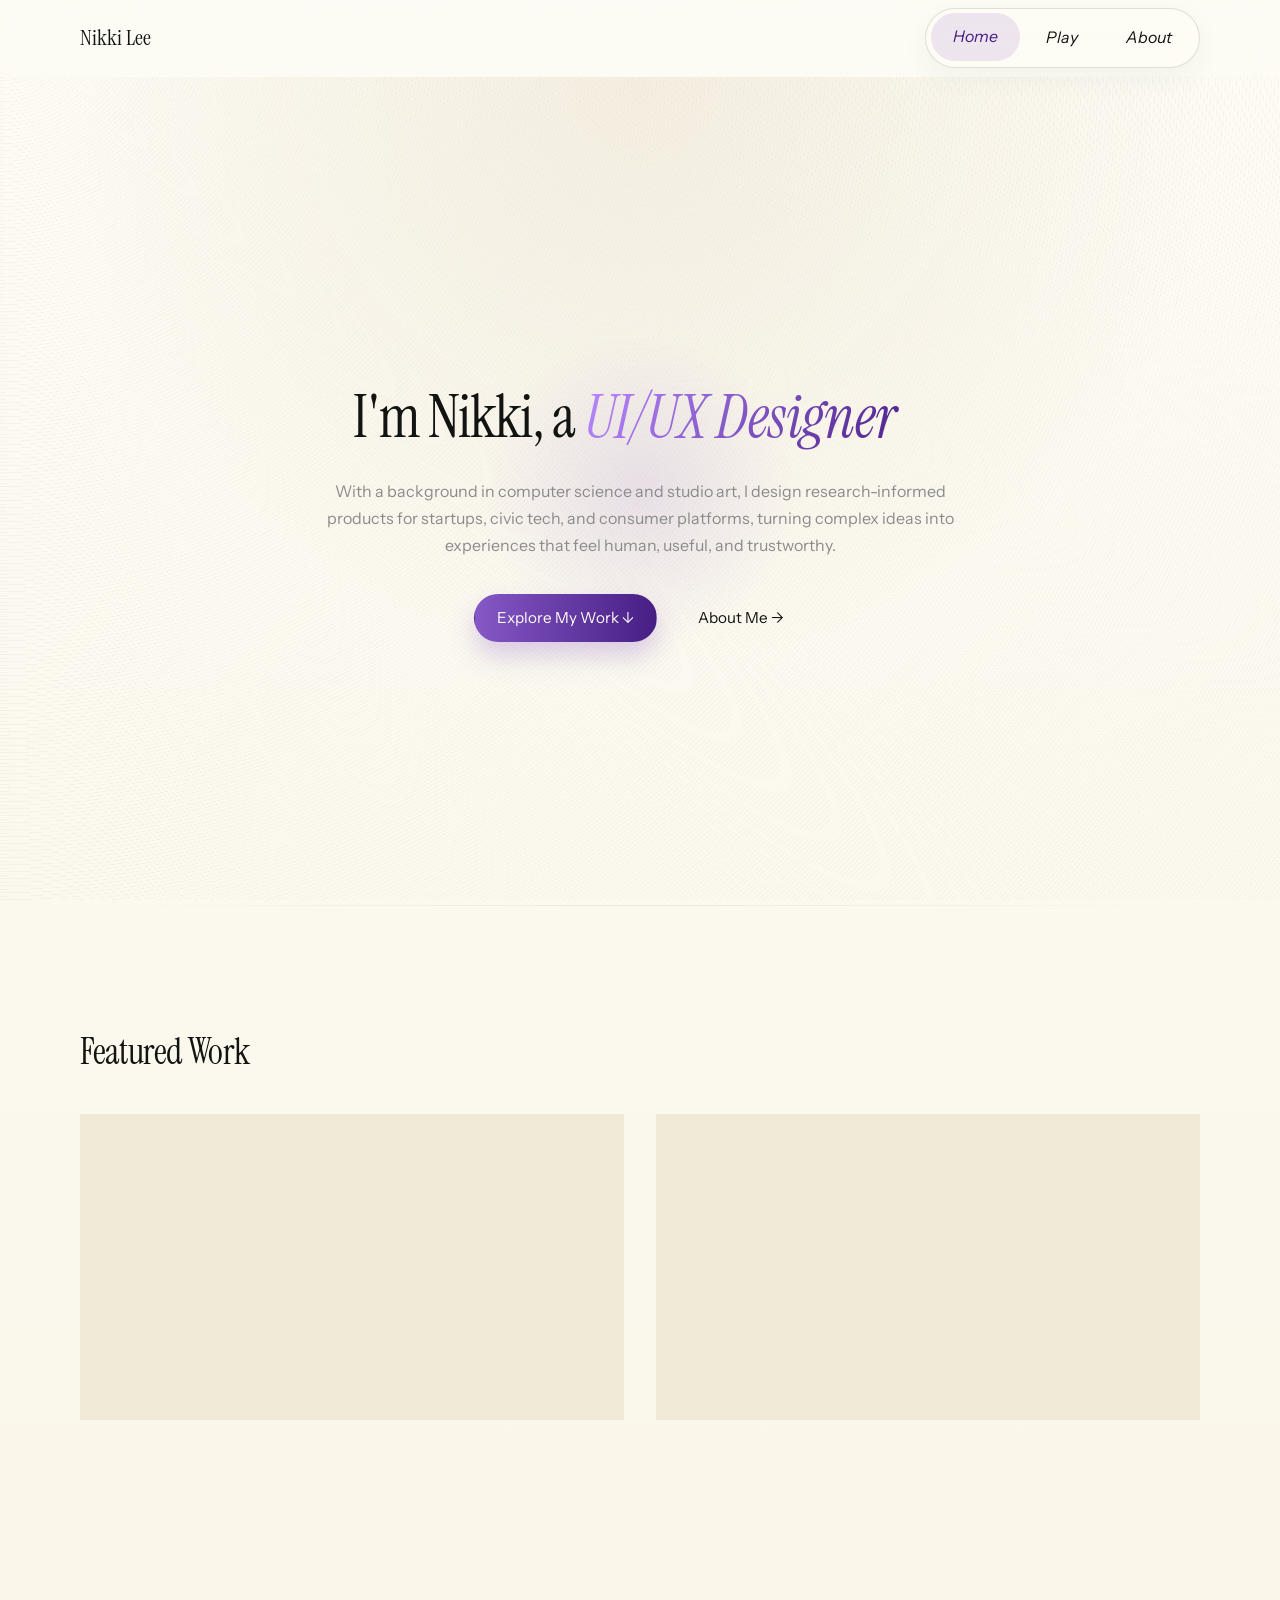
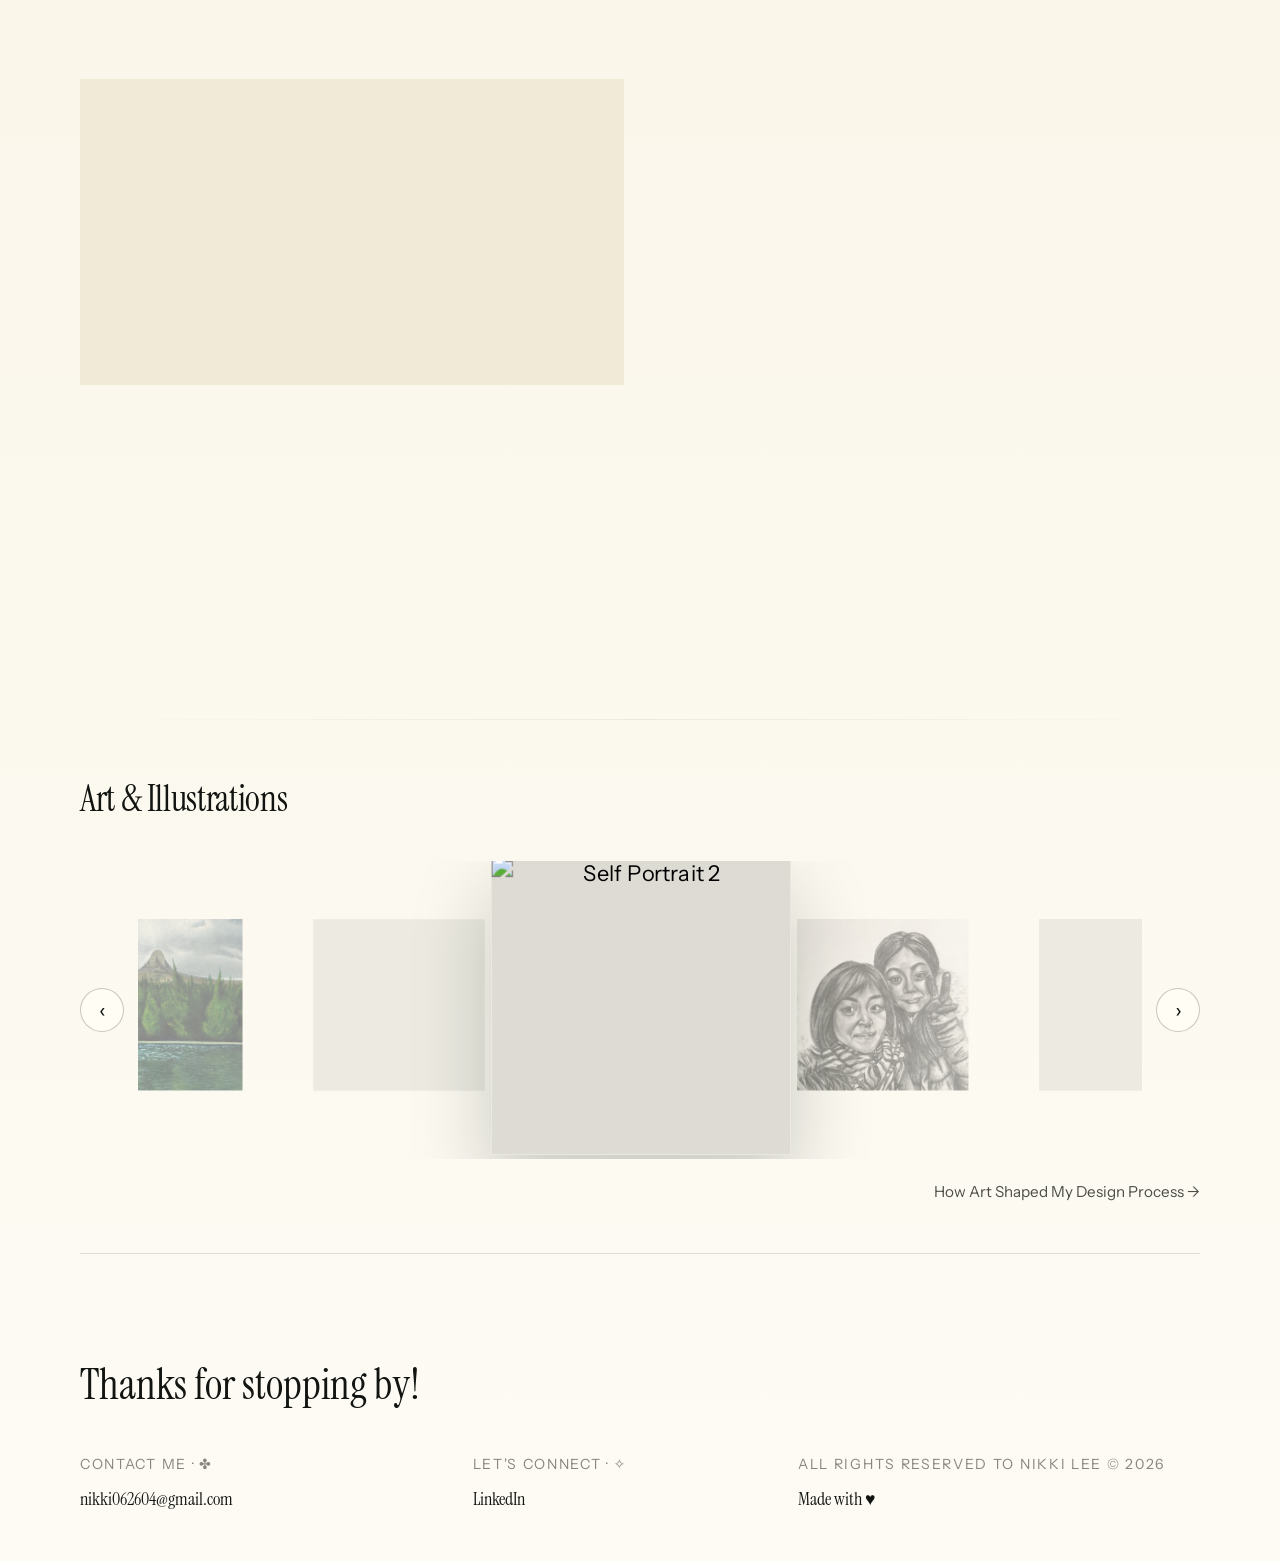
==== index.html @ 0b020bfb "Add Plana case study, restyle Project Dialogue, and close out reviewer feedback - Add Plana as case " ====
<!doctype html>
<html lang="en">
  <head>
    <meta charset="utf-8" />
    <meta name="viewport" content="width=device-width, initial-scale=1" />
    <title>Nikki Lee — UI/UX Designer</title>
    <meta
      name="description"
      content="Nikki Lee is a UI/UX designer with a background in computer science and visual art, creating thoughtful digital products that solve real problems and connect with people."
    />
    <meta name="theme-color" content="#f7f2df" />
    <meta property="og:title" content="Nikki Lee — UI/UX Designer" />
    <meta
      property="og:description"
      content="UI/UX designer creating thoughtful digital products that solve real problems and connect with people."
    />
    <meta property="og:type" content="website" />
    <link rel="icon" href="assets/favicon.svg" type="image/svg+xml" />
    <link rel="stylesheet" href="styles.css" />
    <script defer src="script.js"></script>
  </head>
  <body class="chic-body">
    <a class="skip-link" href="#main">Skip to content</a>
    <div class="grain" aria-hidden="true"></div>
    <div class="cursor-glow" aria-hidden="true"></div>

    <header class="site-header chic-page" data-header>
      <nav class="nav shell" aria-label="Main navigation">
        <a class="brand" href="/" aria-label="Nikki Lee home">Nikki Lee</a>

        <button
          class="nav-toggle"
          type="button"
          aria-expanded="false"
          aria-controls="site-menu"
          data-nav-toggle
        >
          <span class="nav-toggle-line" aria-hidden="true"></span>
          <span class="sr-only">Open menu</span>
        </button>

        <div class="nav-pill" id="site-menu" data-nav-menu>
          <a href="/" class="is-active">Home</a>
          <a href="play/">Play</a>
          <a href="about/">About</a>
        </div>
      </nav>
    </header>

    <main id="main">
      <section
        class="hero-home hero-home--centered"
        id="home"
        aria-labelledby="hero-title"
      >
        <div class="shell hero-copy">
          <h1 id="hero-title" class="hero-seq-2">
            I'm Nikki, a
            <span class="hero-role" aria-live="polite">UI/UX Designer</span>
          </h1>
          <p class="hero-intro hero-seq-3">
            With a background in computer science and studio art, I design
            research-informed products for startups, civic tech, and consumer
            platforms, turning complex ideas into experiences that feel human,
            useful, and trustworthy.
          </p>
          <div class="hero-actions hero-seq-4" aria-label="Primary actions">
            <a class="button button-primary" href="#work">Explore My Work ↓</a>
            <a class="button button-quiet" href="about/">About Me →</a>
          </div>
        </div>
      </section>

      <div class="section-divider" aria-hidden="true"></div>

      <section
        class="section work-section chic-page"
        id="work"
        aria-labelledby="work-title"
      >
        <div class="shell">
          <h2 id="work-title" class="section-title-serif" data-reveal>
            Featured Work
          </h2>

          <div class="work-list" aria-labelledby="work-title">
            <a
              class="work-card interactive-card"
              href="sorcea-labs/"
              data-reveal
            >
              <div class="work-image">
                <img
                  src="assets/portfolio/thumb-sorcea.png"
                  alt="Sorcea Labs website and skincare platform mockups"
                  loading="lazy"
                />
              </div>
              <div class="work-copy">
                <p class="project-index">01 · Internship</p>
                <h2>Sorcea Labs</h2>
                <p class="project-subtitle">
                  Personalized Skincare & Market Intelligence Platform
                </p>
                <div class="tag-row sorcea-card-tags" aria-label="Project tags">
                  <span>Beauty Tech Startup</span>
                  <span>B2B & B2C</span>
                  <span>Market Intelligence</span>
                </div>
                <p>
                  A beauty-tech startup navigating a rebrand across two
                  audiences. I redesigned the B2B business site for partner
                  credibility and the B2C skincare platform to build consumer
                  confidence.
                </p>
              </div>
            </a>

            <a class="work-card interactive-card" href="plana/" data-reveal>
              <div class="work-image">
                <img
                  src="assets/portfolio/thumb-plana.png"
                  alt="Plana event planning app mockups"
                  loading="lazy"
                />
              </div>
              <div class="work-copy">
                <p class="project-index">02 · Self-Directed</p>
                <h2>Plana</h2>
                <p class="project-subtitle">Event Planning App</p>
                <div class="tag-row plana-card-tags" aria-label="Project tags">
                  <span>Consumer App</span>
                  <span>Vibe-Coded Prototype</span>
                  <span>0→1 Product Design</span>
                </div>
                <p>
                  Group plans get stuck in scattered group chats. I designed and
                  vibe-coded a prototype that streamlines logistics and makes it
                  easy to send fun invites for everything from casual hangouts
                  to full-scale events.
                </p>
              </div>
            </a>

            <a class="work-card interactive-card" href="beli/" data-reveal>
              <div class="work-image">
                <img
                  src="assets/portfolio/thumb-beli.png"
                  alt="Beli food rating app mockups"
                  loading="lazy"
                />
              </div>
              <div class="work-copy">
                <p class="project-index">03 · Self-Directed</p>
                <h2>Beli</h2>
                <p class="project-subtitle">Food Rating App</p>
                <div class="tag-row beli-card-tags" aria-label="Project tags">
                  <span>Consumer App</span>
                  <span>Feature Design</span>
                  <span>UX Research</span>
                </div>
                <p>
                  A food rating app with a friction gap in meal logging. I
                  mapped the pain point through user research and designed Menu
                  Search and Smart Autofill to reduce drop-off.
                </p>
              </div>
            </a>

            <a
              class="work-card interactive-card"
              href="project-dialogue/"
              data-reveal
            >
              <div class="work-image">
                <img
                  src="assets/portfolio/thumb-dialogue.png"
                  alt="Project Dialogue early-stage startup case study"
                  loading="lazy"
                />
                <p class="locked-badge work-image-badge">
                  <svg
                    viewBox="0 0 24 24"
                    fill="none"
                    stroke="currentColor"
                    stroke-width="2"
                    stroke-linecap="round"
                    stroke-linejoin="round"
                    width="13"
                    height="13"
                    aria-hidden="true"
                  >
                    <rect x="3" y="11" width="18" height="11" rx="2" ry="2" />
                    <path d="M7 11V7a5 5 0 0 1 10 0v4" />
                  </svg>
                  Password Protected
                </p>
              </div>
              <div class="work-copy">
                <p class="project-index">04 · Work in Progress</p>
                <h2>Project Dialogue</h2>
                <p class="project-subtitle">Social Media Platform</p>
                <div
                  class="tag-row dialogue-card-tags"
                  aria-label="Project tags"
                >
                  <span>0→1 Product Design</span>
                  <span>Civic Tech</span>
                  <span>Responsible AI</span>
                </div>
                <p>
                  A 0→1 civic-tech platform rethinking how people talk across
                  differences. I drove MVP strategy, practice-first onboarding,
                  AI conversation UX, and a full visual identity.
                </p>
              </div>
            </a>
          </div>
        </div>
      </section>

      <div class="section-divider" aria-hidden="true"></div>

      <!-- ═══ ART STRIP START — delete from here to ART STRIP END to undo ═══ -->
      <section class="art-strip-section chic-page" aria-label="Art preview">
        <div class="shell">
          <h2 class="section-title-serif" data-reveal>
            Art &amp; Illustrations
          </h2>
          <div class="art-carousel" data-art-carousel>
            <button
              class="art-carousel-arrow art-carousel-prev"
              type="button"
              data-art-prev
              aria-label="Previous artwork"
            >
              ‹
            </button>

            <div class="art-carousel-track" data-art-track>
              <button
                class="art-carousel-slide"
                data-title="Self Portrait 1"
                data-insight="Six hours of stippling, dot by dot. It showed me that small details build the big picture, a principle I carry into every design decision."
                aria-label="View Self Portrait 1"
              >
                <img
                  src="assets/art/Self_Portrait_1.jpg"
                  alt="Self Portrait 1"
                  decoding="async"
                />
              </button>
              <button
                class="art-carousel-slide"
                data-title="Villefranche-sur-Mer"
                data-insight="My final painting class project, where I forced myself to experiment with thick impasto layers, going completely against my typical style. It became my favorite piece, and proof that leaving your comfort zone is where the best work happens."
                aria-label="View Villefranche-sur-Mer"
              >
                <img
                  src="assets/art/Villefranche-sur-mer.jpeg"
                  alt="Villefranche-sur-Mer"
                  decoding="async"
                />
              </button>
              <button
                class="art-carousel-slide"
                data-title="Kenting, Taiwan"
                data-insight="I added layer after layer, uncertain if the next one would ruin the whole piece. I learned that good work takes time, and iteration is never wasted."
                aria-label="View Kenting Taiwan"
              >
                <img
                  src="assets/art/Kenting.jpeg"
                  alt="Kenting, Taiwan"
                  decoding="async"
                />
              </button>
              <button
                class="art-carousel-slide"
                data-title="Contagious"
                data-insight="My very first oil painting! It taught me to embrace unfamiliar tools and find confidence in the beginner's mindset."
                aria-label="View Contagious"
              >
                <img
                  src="assets/art/Contagious.jpeg"
                  alt="Contagious"
                  decoding="async"
                />
              </button>
              <button
                class="art-carousel-slide"
                data-title="Self Portrait 2"
                data-insight="I attempted this portrait in high school and completely failed. Coming back to it after years taught me that the most rewarding work is often the work you don't give up on."
                aria-label="View Self Portrait 2"
              >
                <img
                  src="assets/art/Self_Portrait_2.jpeg"
                  alt="Self Portrait 2"
                  decoding="async"
                />
              </button>
              <button
                class="art-carousel-slide"
                data-title="Mama and Me"
                data-insight="I'm very particular about choosing subjects I care about for my art pieces, and the same holds for design. I do my best work when I believe in what I'm building."
                aria-label="View Mama and Me"
              >
                <img
                  src="assets/art/Mama_and_Me.jpeg"
                  alt="Mama and Me"
                  decoding="async"
                />
              </button>
              <button
                class="art-carousel-slide"
                data-title="Jiu Fen"
                data-insight="I've always been drawn to architecture from other places. Exploring the unfamiliar and weaving it back into my own work is something I bring to design too."
                aria-label="View Jiu Fen"
              >
                <img
                  src="assets/art/Jiu_Fen.jpg"
                  alt="Jiu Fen"
                  decoding="async"
                />
              </button>
              <button
                class="art-carousel-slide"
                data-title="Serah"
                data-insight="I tried pop art for the first time and hand-painted every single Ben Day dot with no template. It became one of my most loved pieces, and is a reminder that the things you least expect to love are worth trying."
                aria-label="View Serah"
              >
                <img src="assets/art/Serah.jpeg" alt="Serah" decoding="async" />
              </button>
              <button
                class="art-carousel-slide"
                data-title="Snowy"
                data-insight="This painting works in reverse: instead of building up darks, every stroke is light on black. This taught me that there's never just one way to approach a problem. Changing your process can change everything."
                aria-label="View Snowy"
              >
                <img src="assets/art/snowy.jpeg" alt="Snowy" decoding="async" />
              </button>
            </div>

            <button
              class="art-carousel-arrow art-carousel-next"
              type="button"
              data-art-next
              aria-label="Next artwork"
            >
              ›
            </button>
          </div>
          <a href="play/" class="art-strip-link"
            >How Art Shaped My Design Process →</a
          >
        </div>
      </section>
      <!-- ═══ ART STRIP END ═══ -->
    </main>

    <footer class="footer shell" id="footer">
      <h2 class="footer-title">Thanks for stopping by!</h2>
      <div class="footer-columns">
        <div>
          <p>Contact me · ✤</p>
          <a href="mailto:nikki062604@gmail.com">nikki062604@gmail.com</a>
        </div>
        <div>
          <p>Let's connect · ✧</p>
          <a
            href="https://www.linkedin.com/in/nikkilee26/"
            target="_blank"
            rel="noreferrer"
            >LinkedIn</a
          >
        </div>
        <div>
          <p>All rights reserved to Nikki Lee © <span data-year></span></p>
          <strong>Made with ♥</strong>
        </div>
      </div>
    </footer>
  </body>
</html>
---- styles.css ----
@import url('https://fonts.googleapis.com/css2?family=Instrument+Serif:ital@0;1&family=Instrument+Sans:ital,wght@0,400;0,500;0,600;1,400;1,500&display=swap');

:root {
  color-scheme: light;
  --paper: #f7f2df;
  --paper-soft: #fffdf4;
  --paper-warm: #f0ead7;
  --white: #ffffff;
  --ink: #111410;
  --ink-soft: #565a52;
  --muted: #88877e;
  --forest: #2b6042;
  --forest-dark: #1d422f;
  --moss: #738b39;
  --sage: #cfe3d3;
  --sage-deep: #7f987e;
  --teal: #19556a;
  --teal-soft: #547f90;
  --clay: #c9aa86;
  --sand: #e6dac4;
  --line: rgba(35, 45, 35, 0.14);
  --line-strong: rgba(35, 45, 35, 0.26);
  --shadow-soft: 0 20px 60px rgba(31, 39, 28, 0.12);
  --shadow-card: 0 18px 42px rgba(29, 38, 30, 0.14);
  --radius-xl: 34px;
  --radius-lg: 26px;
  --radius-md: 18px;
  --radius-pill: 999px;
  --shell: min(1120px, calc(100vw - 40px));
  --header-height: 76px;
  --ease: cubic-bezier(0.22, 1, 0.36, 1);
  /* ── Figma-matched accent palette (home / about / play) ── */
  --plum: #8458c6;
  --plum-deep: #471e84;
  --lilac: #b98aff;
  --lilac-deep: #431a81;
  --chip-lilac-bg: #e4d2ff;
  --chip-lilac-ink: #471e84;
  --serif: "Instrument Serif", Georgia, serif;
  --sans: "Instrument Sans", Inter, ui-sans-serif, system-ui, -apple-system, sans-serif;
}

* {
  box-sizing: border-box;
}

html {
  scroll-behavior: smooth;
  scroll-padding-top: calc(var(--header-height) + 28px);
}

body {
  margin: 0;
  min-height: 100vh;
  color: var(--ink);
  background: linear-gradient(180deg, var(--paper) 0%, #f7f8f4 100vh);
  font-family: var(--sans);
  font-size: clamp(0.9rem, 1.4vw, 1rem);
  line-height: 1.7;
  overflow-x: hidden;
}

/* ── One continuous off-white flow behind home / about / play ── */
body.chic-body {
  background: linear-gradient(180deg, #fdfbf4 0%, #faf6ea 50%, #fdfbf4 100%);
}

body.case-page {
  background:
    radial-gradient(circle at 98% 4%, rgba(125, 152, 126, 0.22), transparent 28vw),
    linear-gradient(180deg, #fbfaf4, #f9f8f1 42%, #ffffff 100%);
}

img,
svg {
  display: block;
  max-width: 100%;
}

a {
  color: inherit;
  text-decoration: none;
}

button,
a {
  -webkit-tap-highlight-color: transparent;
}

button {
  font: inherit;
}

::selection {
  background: rgba(115, 139, 57, 0.26);
}

.sr-only {
  position: absolute;
  width: 1px;
  height: 1px;
  padding: 0;
  margin: -1px;
  overflow: hidden;
  clip: rect(0, 0, 0, 0);
  white-space: nowrap;
  border: 0;
}

.skip-link {
  position: fixed;
  top: 14px;
  left: 14px;
  z-index: 1000;
  transform: translateY(-140%);
  padding: 10px 14px;
  border-radius: var(--radius-pill);
  background: var(--ink);
  color: var(--paper-soft);
  font-weight: 700;
  transition: transform 180ms ease;
}

.skip-link:focus {
  transform: translateY(0);
}

.grain {
  position: fixed;
  inset: 0;
  z-index: -1;
  pointer-events: none;
  opacity: 0.18;
  mix-blend-mode: multiply;
  background-image:
    repeating-radial-gradient(circle at 0 0, rgba(24, 31, 21, 0.18) 0 0.55px, transparent 0.55px 3.5px),
    linear-gradient(135deg, rgba(255,255,255,0.25), rgba(255,255,255,0));
}

.cursor-glow {
  position: fixed;
  left: var(--cursor-x, 50%);
  top: var(--cursor-y, 50%);
  z-index: 0;
  width: 360px;
  height: 360px;
  transform: translate(-50%, -50%);
  border-radius: 50%;
  background: radial-gradient(circle, rgba(125, 152, 126, 0.18), transparent 68%);
  pointer-events: none;
  opacity: 0;
  transition: opacity 220ms ease;
}

/* ── Home / about / play: keep the cursor glow purple past the hero, not green ── */
.chic-body .cursor-glow {
  background: radial-gradient(circle, rgba(132, 88, 198, 0.16), transparent 68%);
}

/* ── Case study pages: cursor glow matches each project's own accent
   color instead of the site-wide default green. ── */
.sorcea-page .cursor-glow {
  background: radial-gradient(circle, rgba(109, 169, 140, 0.18), transparent 68%);
}
.beli-page .cursor-glow {
  background: radial-gradient(circle, rgba(15, 82, 179, 0.16), transparent 68%);
}
.transit-page .cursor-glow {
  background: radial-gradient(circle, rgba(10, 58, 128, 0.16), transparent 68%);
}
.dialogue-page .cursor-glow {
  background: radial-gradient(circle, rgba(255, 63, 133, 0.16), transparent 68%);
}
.plana-page .cursor-glow {
  background: radial-gradient(circle, rgba(205, 0, 0, 0.16), transparent 68%);
}

.shell {
  width: var(--shell);
  margin-inline: auto;
}

.section,
.case-section {
  position: relative;
  padding-block: clamp(76px, 9vw, 128px);
}

.overview-section {
  padding-top: clamp(44px, 5vw, 64px);
}

/* ── Case hero intro — Project Dialogue-style overview for non-dialogue pages ── */
.case-hero-intro {
  padding-block: clamp(44px, 6vw, 72px) clamp(52px, 8vw, 96px);
}

.case-hero-grid {
  display: grid;
  grid-template-columns: minmax(0, 1.08fr) minmax(280px, 0.72fr);
  gap: clamp(34px, 7vw, 88px);
  align-items: end;
}

.case-hero-grid h1 {
  margin: 0;
  font-size: clamp(2rem, 4vw, 3.8rem);
  line-height: 1.15;
  letter-spacing: -0.02em;
  font-family: var(--serif);
}

.case-problem-card {
  padding: clamp(24px, 4vw, 38px);
  border-radius: 24px;
  border: 1px solid var(--line);
  background: rgba(255, 255, 255, 0.28);
}

.case-hero-facts {
  display: grid;
  grid-template-columns: repeat(3, minmax(0, 1fr));
  gap: 18px;
  margin-top: 30px;
  padding-top: 26px;
  border-top: 1px solid var(--line);
}

.case-hero-facts h2 {
  margin: 0 0 8px;
  color: var(--ink);
  font-size: 0.78rem;
  text-transform: uppercase;
  letter-spacing: 0.18em;
}

.case-hero-facts p {
  margin: 0;
  color: var(--ink-soft);
  font-size: 0.95rem;
  line-height: 1.55;
}

.case-product-grid {
  display: grid;
  grid-template-columns: minmax(0, 1.1fr) minmax(0, 0.9fr);
  gap: clamp(24px, 5vw, 64px);
  align-items: start;
  margin-top: clamp(44px, 7vw, 90px);
}

.case-product-grid > div:first-child {
  grid-column: 1 / -1;
  max-width: 780px;
}

.case-product-grid h2 {
  margin: 0 0 8px;
  color: var(--ink);
  font-size: 0.78rem;
  text-transform: uppercase;
  letter-spacing: 0.18em;
}

.case-product-grid p {
  margin: 0;
  color: var(--ink-soft);
  font-size: 0.95rem;
  line-height: 1.6;
}

.case-section.compact {
  padding-block: clamp(40px, 6vw, 84px);
}

/* Header */
.site-header {
  position: sticky;
  top: 0;
  z-index: 60;
  min-height: var(--header-height);
  background: var(--paper);
  border-bottom: 1px solid transparent;
  transition: background-color 320ms ease, border-color 320ms ease, backdrop-filter 320ms ease, box-shadow 320ms ease;
}

.site-header.is-scrolled {
  background: rgba(247, 242, 223, 0.74);
  border-bottom: 1px solid var(--line);
  backdrop-filter: blur(18px);
  box-shadow: 0 4px 24px rgba(43, 96, 66, 0.07);
}

.case-page .site-header {
  background: #fbfaf4;
}

.case-page .site-header.is-scrolled {
  background: rgba(251, 250, 244, 0.82);
}

.beli-page .site-header {
  background: #C8DFF8;
}

.beli-page .site-header.is-scrolled {
  background: rgba(200, 223, 248, 0.82);
  border-bottom-color: rgba(15, 82, 179, 0.15);
  backdrop-filter: blur(18px);
}

.beli-page .brand {
  color: #0F52B3;
}

.beli-page .nav-pill {
  background: rgba(15, 82, 179, 0.88);
  border-color: rgba(255, 255, 255, 0.4);
  box-shadow: 0 16px 36px rgba(15, 82, 179, 0.22);
}

.beli-page .nav-pill a {
  color: #fff;
}

.beli-page .nav-pill a:hover,
.beli-page .nav-pill a:focus-visible,
.beli-page .nav-pill a.is-active {
  background: rgba(255, 255, 255, 0.22);
  color: #fff;
}

.beli-page .case-jump a {
  color: #0F52B3;
}

.beli-page .case-jump a:hover,
.beli-page .case-jump a:focus-visible {
  background: #0F52B3;
  color: #fff;
}
/* Scroll-driven "you are here" highlight turned off per request; hover
   and keyboard focus above still show normal interactive feedback. */
.beli-page .case-jump a.is-active {
  background: none;
  color: #0F52B3;
}

.beli-page .back-top {
  color: #0F52B3;
}
.beli-page .back-top::after {
  background: #0F52B3;
}

.transit-page .site-header {
  background: #BED5F2;
}

.transit-page .site-header.is-scrolled {
  background: rgba(190, 213, 242, 0.82);
  border-bottom-color: rgba(10, 58, 128, 0.15);
  backdrop-filter: blur(18px);
}

.transit-page .brand {
  color: #0A3A80;
}

.transit-page .nav-pill {
  background: rgba(10, 58, 128, 0.88);
  border-color: rgba(255, 255, 255, 0.4);
  box-shadow: 0 16px 36px rgba(10, 58, 128, 0.22);
}

.transit-page .nav-pill a {
  color: #fff;
}

.transit-page .nav-pill a:hover,
.transit-page .nav-pill a:focus-visible,
.transit-page .nav-pill a.is-active {
  background: rgba(255, 255, 255, 0.22);
  color: #fff;
}

.transit-page .case-jump a {
  color: #0A3A80;
}

.transit-page .case-jump a:hover,
.transit-page .case-jump a:focus-visible {
  background: #0A3A80;
  color: #fff;
}
/* Scroll-driven "you are here" highlight turned off per request; hover
   and keyboard focus above still show normal interactive feedback. */
.transit-page .case-jump a.is-active {
  background: none;
  color: #0A3A80;
}

.transit-page .back-top {
  color: #0A3A80;
}
.transit-page .back-top::after {
  background: #0A3A80;
}

.sorcea-page .site-header {
  background: #0C2235;
}

.sorcea-page .site-header.is-scrolled {
  background: rgba(12, 34, 53, 0.88);
  border-bottom-color: rgba(255, 255, 255, 0.1);
  backdrop-filter: blur(18px);
}

.sorcea-page .brand {
  color: #f5f0e6;
}

.sorcea-page .nav-pill {
  background: rgba(255, 255, 255, 0.1);
  border-color: rgba(255, 255, 255, 0.2);
  box-shadow: 0 16px 36px rgba(0, 0, 0, 0.32);
}

.sorcea-page .nav-pill a {
  color: #fff;
}

.sorcea-page .nav-pill a:hover,
.sorcea-page .nav-pill a:focus-visible,
.sorcea-page .nav-pill a.is-active {
  background: rgba(109, 169, 140, 0.55);
  color: #fff;
}

.sorcea-page .case-jump {
  background: rgba(12, 34, 53, 0.85);
  border-color: rgba(255, 255, 255, 0.15);
  box-shadow: 0 16px 36px rgba(0, 0, 0, 0.35);
}

.sorcea-page .case-jump a {
  color: rgba(255, 255, 255, 0.75);
}

.sorcea-page .case-jump a:hover,
.sorcea-page .case-jump a:focus-visible {
  background: #6DA98C;
  color: #fff;
}
/* Scroll-driven "you are here" highlight turned off per request; hover
   and keyboard focus above still show normal interactive feedback. */
.sorcea-page .case-jump a.is-active {
  background: none;
  color: rgba(255, 255, 255, 0.75);
}

.sorcea-page .back-top {
  color: #6DA98C;
}
.sorcea-page .back-top::after {
  background: #6DA98C;
}

@media (max-width: 960px) {
  .beli-page .nav-pill {
    background: rgba(15, 82, 179, 0.96);
  }

  .transit-page .nav-pill {
    background: rgba(10, 58, 128, 0.96);
  }

  .sorcea-page .nav-pill {
    background: rgba(12, 34, 53, 0.96);
  }
}

.nav {
  min-height: var(--header-height);
  display: flex;
  align-items: center;
  justify-content: space-between;
  gap: 20px;
}

.brand {
  position: relative;
  z-index: 70;
  color: var(--forest);
  font-family: var(--serif);
  font-weight: 400;
  font-size: clamp(1.15rem, 2vw, 1.4rem);
  letter-spacing: 0;
}

/* ── Figma-matched chrome: home / about / play ── */
.chic-page.site-header {
  background: rgba(253, 251, 244, 0.75);
  backdrop-filter: blur(16px);
  -webkit-backdrop-filter: blur(16px);
  border-bottom: 1px solid transparent;
}

.chic-page.site-header.is-scrolled {
  background: rgba(253, 251, 244, 0.94);
  border-bottom-color: rgba(35, 45, 35, 0.08);
  box-shadow: 0 4px 20px rgba(35, 45, 35, 0.05);
}

.chic-page.site-header .brand,
.chic-page .brand {
  color: var(--ink);
}

.chic-page.site-header .nav-toggle {
  border-color: var(--line);
  color: var(--plum-deep);
}

.section-title-serif {
  margin: 0 0 32px;
  font-family: var(--serif);
  font-weight: 400;
  color: var(--ink);
  font-size: clamp(1.6rem, 3vw, 2.25rem);
  letter-spacing: -0.01em;
}

.chic-page .micro-label {
  color: var(--plum);
}

.play-intro-section {
  padding-bottom: clamp(24px, 3vw, 40px);
}

.play-intro {
  max-width: 640px;
}

.play-intro p {
  margin: 14px 0 0;
  color: var(--ink-soft);
  font-family: var(--sans);
  font-size: 1rem;
  line-height: 1.7;
}

/* ── Scroll cue: nudges visitors to scroll down to the art grid ── */
.scroll-cue {
  display: flex;
  flex-direction: column;
  align-items: center;
  gap: 12px;
  width: fit-content;
  margin: 44px auto 0;
  color: var(--ink-soft);
  text-decoration: none;
  transition: color 0.2s ease, transform 0.2s ease;
  animation: scrollCueFloat 2.4s ease-in-out infinite;
}

.scroll-cue:hover,
.scroll-cue:focus-visible {
  color: var(--plum);
}

.scroll-cue-label {
  font-family: var(--sans);
  font-style: italic;
  font-size: 0.88rem;
  letter-spacing: 0.01em;
}

.scroll-cue-mouse {
  width: 24px;
  height: 38px;
  border: 2px solid currentColor;
  border-radius: 999px;
  position: relative;
}

.scroll-cue-wheel {
  position: absolute;
  top: 6px;
  left: 50%;
  width: 4px;
  height: 8px;
  border-radius: 999px;
  background: currentColor;
  transform: translateX(-50%);
  animation: scrollCueWheel 1.6s ease-in-out infinite;
}

@keyframes scrollCueFloat {
  0%, 100% { transform: translateY(0); }
  50% { transform: translateY(8px); }
}

@keyframes scrollCueWheel {
  0% { transform: translate(-50%, 0); opacity: 1; }
  60% { transform: translate(-50%, 12px); opacity: 0; }
  61% { transform: translate(-50%, 0); opacity: 0; }
  100% { transform: translate(-50%, 0); opacity: 1; }
}

@media (prefers-reduced-motion: reduce) {
  .scroll-cue {
    animation: none;
  }

  .scroll-cue-wheel {
    animation: none;
  }
}

.nav-pill {
  display: inline-flex;
  align-items: center;
  gap: 4px;
  padding: 5px;
  border-radius: var(--radius-pill);
  background: rgba(43, 96, 66, 0.82);
  border: 1px solid rgba(255, 255, 255, 0.2);
  box-shadow: 0 16px 36px rgba(36, 54, 39, 0.12);
  backdrop-filter: blur(12px);
}

.nav-pill a {
  border-radius: var(--radius-pill);
  padding: 10px 22px;
  color: var(--paper-soft);
  font-family: var(--sans);
  font-style: italic;
  font-size: 1rem;
  letter-spacing: 0;
  transition: background-color 180ms ease, color 180ms ease, transform 180ms ease;
}

.nav-pill a:hover,
.nav-pill a:focus-visible,
.nav-pill a.is-active {
  background: rgba(132, 88, 198, 0.55);
  color: #fff;
  transform: translateY(-1px);
}

/* ── Home / about / play: pill nav in the same light beige as the page ── */
.chic-page .nav-pill {
  background: rgba(255, 253, 244, 0.55);
  border: 1px solid var(--line);
  box-shadow: 0 10px 26px rgba(43, 96, 66, 0.05);
}

.chic-page .nav-pill a {
  color: var(--ink);
}

.chic-page .nav-pill a:hover,
.chic-page .nav-pill a:focus-visible,
.chic-page .nav-pill a.is-active {
  background: rgba(132, 88, 198, 0.14);
  color: var(--plum-deep);
  transform: translateY(-1px);
}

.nav-toggle {
  display: none;
  position: relative;
  z-index: 70;
  width: 44px;
  height: 44px;
  border: 1px solid var(--line-strong);
  border-radius: 50%;
  background: rgba(255, 253, 244, 0.82);
  color: var(--forest-dark);
  cursor: pointer;
}

.nav-toggle-line,
.nav-toggle-line::before,
.nav-toggle-line::after {
  display: block;
  width: 18px;
  height: 2px;
  margin-inline: auto;
  border-radius: 999px;
  background: currentColor;
  transition: transform 220ms var(--ease), opacity 220ms var(--ease);
}

.nav-toggle-line::before,
.nav-toggle-line::after {
  content: "";
}

.nav-toggle-line::before {
  transform: translateY(-6px);
}

.nav-toggle-line::after {
  transform: translateY(4px);
}

.nav-toggle[aria-expanded="true"] .nav-toggle-line {
  transform: rotate(45deg);
}

.nav-toggle[aria-expanded="true"] .nav-toggle-line::before {
  transform: translateY(0) rotate(90deg);
}

.nav-toggle[aria-expanded="true"] .nav-toggle-line::after {
  opacity: 0;
}

/* Shared elements */
.micro-label,
.section-kicker {
  margin: 0 0 14px;
  color: var(--forest);
  font-weight: 800;
  text-transform: uppercase;
  letter-spacing: 0.08em;
  font-size: 0.68rem;
}

.case-eyebrow,
.project-index,
.case-subtitle {
  margin: 0 0 14px;
  color: var(--muted);
  font-family: var(--sans);
  font-weight: 400;
  text-transform: uppercase;
  letter-spacing: 0.12em;
  font-size: 0.78rem;
}

.button {
  display: inline-flex;
  align-items: center;
  justify-content: center;
  min-height: 48px;
  padding: 12px 22px;
  border-radius: var(--radius-pill);
  border: 1px solid transparent;
  font-family: var(--sans);
  font-weight: 400;
  font-size: 0.72rem;
  letter-spacing: 0.1em;
  text-transform: uppercase;
  line-height: 1;
  cursor: pointer;
  transition: transform 200ms var(--ease), box-shadow 200ms var(--ease), background-color 200ms ease, color 200ms ease, border-color 200ms ease;
}

.button:focus-visible {
  transform: translateY(-2px);
}

.button-primary {
  background: var(--forest);
  color: var(--paper-soft);
  box-shadow: 0 14px 26px rgba(43, 96, 66, 0.2);
}

.button-primary:hover,
.button-primary:focus-visible {
  background: var(--forest-dark);
  box-shadow: 0 18px 34px rgba(43, 96, 66, 0.24);
}

.button-quiet {
  background: rgba(255, 253, 244, 0.62);
  color: var(--forest-dark);
  border-color: var(--line-strong);
}

.button-quiet:hover,
.button-quiet:focus-visible {
  background: var(--paper-soft);
  border-color: rgba(43, 96, 66, 0.38);
}

/* Prototype link buttons: full width of the description column, colored to
   match the overview section's navy background. */
.prototype-button,
.prototype-button--labs,
.prototype-button--b2c {
  width: 100%;
  margin-top: 28px;
  color: #fff;
  background: #0C2235;
}
.prototype-button:hover,
.prototype-button:focus-visible,
.prototype-button--labs:hover,
.prototype-button--labs:focus-visible,
.prototype-button--b2c:hover,
.prototype-button--b2c:focus-visible {
  background: #163049;
}

.text-arrow,
.back-link {
  display: inline-flex;
  position: relative;
  width: fit-content;
  align-items: center;
  gap: 6px;
  color: var(--forest);
  font-family: var(--sans);
  font-weight: 400;
  font-size: 0.72rem;
  letter-spacing: 0.1em;
  text-transform: uppercase;
}

.back-link {
  margin-bottom: 22px;
}

.text-arrow {
  position: relative;
  margin-top: 4px;
}

.text-arrow::after,
.back-link::after {
  content: "";
  position: absolute;
  left: 0;
  right: 0;
  bottom: -5px;
  height: 2px;
  border-radius: 8px;
  background: currentColor;
  transform: scaleX(0);
  transform-origin: left;
  transition: transform 220ms var(--ease);
}

.work-card:hover .text-arrow::after,
.text-arrow:hover::after,
.back-link:hover::after,
.text-arrow:focus-visible::after,
.back-link:focus-visible::after {
  transform: scaleX(1);
}

.tag-row {
  display: flex;
  flex-wrap: wrap;
  gap: 6px;
  margin: 8px 0 6px;
}

.tag-row span {
  display: inline-flex;
  align-items: center;
  justify-content: center;
  min-height: 30px;
  padding: 6px 14px;
  border-radius: 999px;
  background: var(--sage);
  color: var(--forest-dark);
  font-family: var(--sans);
  font-size: 0.72rem;
  font-weight: 600;
  text-transform: uppercase;
  letter-spacing: 0.04em;
}

.interactive-card {
  transform: perspective(1000px) rotateX(var(--rx, 0deg)) rotateY(var(--ry, 0deg)) translateY(var(--ty, 0px));
  transform-style: preserve-3d;
}

/* Home hero */
.hero-home {
  position: relative;
  min-height: calc(100vh - var(--header-height));
  display: grid;
  align-items: center;
  padding-block: clamp(58px, 8vw, 118px);
  background:
    radial-gradient(circle at 6% 4%, rgba(119, 139, 57, 0.18), transparent 32vw),
    radial-gradient(circle at 96% 12%, rgba(25, 85, 106, 0.13), transparent 28vw),
    var(--paper);
}

.hero-home::before {
  content: "";
  position: absolute;
  left: 0;
  right: 0;
  bottom: 0;
  height: 1px;
  background: linear-gradient(90deg, transparent, rgba(43, 96, 66, 0.22), transparent);
}

.hero-home--centered::before {
  display: none;
}

.hero-home::after {
  content: "";
  position: absolute;
  inset: 0;
  background: radial-gradient(
    500px circle at var(--cursor-x, 50%) var(--cursor-y, 50%),
    rgba(119, 139, 57, 0.13),
    transparent 60%
  );
  pointer-events: none;
  z-index: 1;
}

.hero-home-grid {
  display: grid;
  grid-template-columns: 0.85fr 1.15fr;
  gap: clamp(40px, 6vw, 96px);
  align-items: center;
}

/* ── Figma-matched centered hero (no portrait image) ── */
.hero-home--centered {
  background: radial-gradient(circle at 50% 0%, rgba(230, 218, 196, 0.4), transparent 46vw);
  min-height: 92vh;
  display: flex;
  align-items: center;
  padding-block: clamp(72px, 10vw, 132px) clamp(48px, 7vw, 84px);
}

.hero-home--centered::after {
  background: radial-gradient(
    260px circle at var(--cursor-x, 50%) var(--cursor-y, 50%),
    rgba(132, 88, 198, 0.14),
    transparent 60%
  );
}

.hero-home--centered .hero-copy {
  max-width: 720px;
  margin-inline: auto;
  text-align: left;
  position: relative;
  z-index: 2;
}

.hero-home--centered .hero-intro {
  text-align: center;
  margin-inline: auto;
  color: #8b8b8b;
}

.hero-home--centered .hero-actions {
  justify-content: center;
}

.hero-home--centered .button-primary {
  background: linear-gradient(90deg, var(--plum), var(--plum-deep));
  font-family: var(--sans);
  font-style: normal;
  text-transform: none;
  letter-spacing: 0;
  font-size: 0.95rem;
  box-shadow: 0 14px 26px rgba(132, 88, 198, 0.28);
}

.hero-home--centered .button-primary:hover,
.hero-home--centered .button-primary:focus-visible {
  background: linear-gradient(90deg, var(--plum), var(--plum-deep));
  filter: brightness(1.06);
  box-shadow: 0 18px 34px rgba(132, 88, 198, 0.34);
}

.hero-home--centered .button-quiet {
  background: none;
  border-color: transparent;
  color: var(--ink);
  font-family: var(--sans);
  text-transform: none;
  letter-spacing: 0;
  font-size: 0.95rem;
}

.hero-home--centered .button-quiet:hover,
.hero-home--centered .button-quiet:focus-visible {
  background: none;
  border-color: transparent;
  color: var(--plum);
}

.hero-copy h1 {
  margin: 0;
  font-family: var(--serif);
  color: var(--forest);
  font-size: clamp(2rem, 4.6vw, 3.8rem);
  font-weight: 600;
  line-height: 1.15;
  letter-spacing: -0.02em;
  text-transform: none;
}

.hero-home--centered .hero-copy h1 {
  color: var(--ink);
  font-weight: 400;
  text-align: center;
}

.hero-role {
  display: inline-block;
  min-width: 12.7ch;
  text-align: left;
  font-style: italic;
  color: var(--teal);
  letter-spacing: -0.01em;
  transition: opacity 0.3s ease;
}

.hero-home--centered .hero-role {
  background: linear-gradient(120deg, var(--lilac), var(--lilac-deep));
  -webkit-background-clip: text;
  background-clip: text;
  color: transparent;
}

.hero-role.is-fading {
  opacity: 0;
}

@keyframes heroFadeIn {
  from { opacity: 0; transform: translateY(16px); }
  to   { opacity: 1; transform: translateY(0); }
}

.hero-seq-1,
.hero-seq-2,
.hero-seq-3,
.hero-seq-4 {
  opacity: 0;
  animation: heroFadeIn 0.7s ease forwards;
}

.hero-seq-1 { animation-delay: 0.1s; }
.hero-seq-2 { animation-delay: 0.35s; }
.hero-seq-3 { animation-delay: 0.65s; }
.hero-seq-4 { animation-delay: 0.9s; }

@media (prefers-reduced-motion: reduce) {
  .hero-seq-1,
  .hero-seq-2,
  .hero-seq-3,
  .hero-seq-4 {
    opacity: 1;
    animation: none;
  }
}

.spark-word {
  position: relative;
  display: inline-block;
}

.spark-word::before {
  content: "";
  position: absolute;
  left: -0.62em;
  top: 0.08em;
  color: var(--moss);
  font-size: 0.55em;
  transform: rotate(-14deg);
}

.spark-word::after {
  content: "";
  position: absolute;
  right: -0.12em;
  bottom: -0.17em;
  width: 1.1em;
  height: 0.18em;
  border-bottom: none;
  border-radius: 50%;
  opacity: 0.55;
  display: none;
}

.hero-intro {
  max-width: 660px;
  margin: 26px 0 0;
  color: var(--ink);
  font-size: clamp(0.9rem, 1.4vw, 1rem);
  line-height: 1.7;
}

.hero-actions {
  display: flex;
  flex-wrap: wrap;
  gap: 18px;
  margin-top: 34px;
  align-items: center;
}

.hero-visual {
  position: relative;
  min-height: auto;
  display: block;
  isolation: isolate;
  background: transparent;
  border: none;
  padding: 0;
  margin: 0;
}

.portrait-cluster {
  position: relative;
  z-index: 3;
  width: auto;
  max-width: 100%;
  height: auto;
  border-radius: 0;
  filter: none;
  background: transparent;
  border: none;
  box-shadow: none;
  padding: 0;
  margin: 0;
  display: block;
  transform: scale(2);
  transform-origin: center;
  pointer-events: none;
}

.blob {
  position: absolute;
  z-index: 1;
  border-radius: 46% 54% 64% 36% / 51% 38% 62% 49%;
  pointer-events: none;
}

.blob-one {
  display: none;
  width: 260px;
  height: 250px;
  left: 4%;
  top: 28%;
  background: var(--teal);
  animation: slowFloat 8s ease-in-out infinite;
}

.blob-two {
  display: none;
  width: 220px;
  height: 190px;
  right: 4%;
  bottom: 12%;
  background: rgba(155, 176, 251, 0.6);
  animation: slowFloat 9s ease-in-out infinite reverse;
}

.location-tag {
  display: none;
  position: absolute;
  z-index: 5;
  left: 7%;
  bottom: 17%;
  transform: rotate(-2deg);
  padding: 14px 18px;
  border-radius: 4px 14px 6px 16px;
  background: rgba(201, 170, 134, 0.86);
  color: #1b1a14;
  box-shadow: 0 12px 24px rgba(53, 42, 31, 0.14);
  font-family: ui-monospace, SFMono-Regular, Menlo, Monaco, Consolas, "Liberation Mono", monospace;
  font-size: 0.78rem;
  font-weight: 800;
  letter-spacing: -0.05em;
}

.round-stamp {
  display: none;
  position: absolute;
  z-index: 4;
  left: -3%;
  bottom: 0;
  width: 126px;
  height: 126px;
  border-radius: 50%;
  display: grid;
  place-items: center;
  color: var(--ink);
  border: 1px dashed rgba(17, 20, 16, 0.36);
  background: rgba(255, 253, 244, 0.54);
  animation: spinStamp 18s linear infinite;
}

.round-stamp span {
  position: absolute;
  font-family: var(--serif);
  font-size: 0.72rem;
  text-transform: uppercase;
  letter-spacing: 0.13em;
}

.round-stamp span:first-child {
  transform: translateY(-42px);
}

.round-stamp span:last-child {
  transform: translateY(42px) rotate(180deg);
}

.round-stamp strong {
  font-size: 2rem;
}

@keyframes slowFloat {
  0%, 100% { transform: translate3d(0, 0, 0) rotate(0deg); }
  50% { transform: translate3d(0, -16px, 0) rotate(5deg); }
}

@keyframes spinStamp {
  to { transform: rotate(360deg); }
}

/* Work */
.work-section {
  background: linear-gradient(180deg, rgba(255,255,255,0.72), rgba(251, 250, 245, 0.94));
}

.work-section.chic-page {
  background: none;
}

.section-bar {
  display: flex;
  align-items: center;
  gap: 18px;
  margin-bottom: clamp(34px, 5vw, 64px);
}

.section-bar span {
  flex: 1;
  height: 2px;
  border-radius: 999px;
  background: var(--forest);
  opacity: 0.88;
}

.section-bar .section-kicker {
  margin: 0;
  white-space: nowrap;
}

/* ── Soft rhythm break between home sections — no hard seam ── */
.section-divider {
  width: var(--shell);
  max-width: 100%;
  height: 1px;
  margin: 0 auto;
  background: linear-gradient(90deg, transparent, rgba(35, 45, 35, 0.07) 50%, transparent);
}

.work-list {
  display: grid;
  grid-template-columns: 1fr 1fr;
  gap: clamp(24px, 3.5vw, 40px) clamp(20px, 2.5vw, 32px);
}

/* Instrument Sans everywhere in the work cards (Figma has no monospace) */
.work-section .project-index {
  font-family: var(--sans);
  color: var(--plum);
  font-weight: 500;
  letter-spacing: 0.02em;
}

.locked-badge {
  display: inline-flex;
  align-items: center;
  gap: 6px;
}

.work-image-badge {
  position: absolute;
  top: 14px;
  left: 14px;
  z-index: 2;
  margin: 0;
  padding: 7px 14px;
  border-radius: 999px;
  background: rgba(255, 253, 244, 0.92);
  backdrop-filter: blur(6px);
  box-shadow: 0 8px 20px rgba(20, 20, 15, 0.22);
  color: var(--plum);
  font-family: var(--sans);
  font-size: 0.72rem;
  font-weight: 600;
  letter-spacing: 0.02em;
}

.work-section .project-subtitle {
  font-family: var(--sans);
  letter-spacing: 0.06em;
}

.work-section .tag-row span {
  min-height: 22px;
  padding: 3px 10px;
  border: 1px solid var(--line-strong);
  background: rgba(228, 210, 255, 0.28);
  color: var(--chip-lilac-ink);
  font-weight: 500;
  font-size: 0.65rem;
  text-transform: none;
  letter-spacing: 0;
}

.work-card {
  display: flex;
  flex-direction: column;
  gap: 0;
  padding: 0;
  border: none;
  border-radius: 0;
  background: none;
  box-shadow: none;
}


/* ── Featured work card ── */

.featured-badge {
  position: absolute;
  top: 12px;
  left: 12px;
  display: inline-flex;
  align-items: center;
  gap: 5px;
  padding: 4px 11px;
  border-radius: 999px;
  background: rgba(0, 0, 0, 0.52);
  border: 1px solid rgba(255, 255, 255, 0.2);
  backdrop-filter: blur(8px);
  -webkit-backdrop-filter: blur(8px);
  color: #fff;
  font-size: 0.65rem;
  font-weight: 700;
  letter-spacing: 0.1em;
  text-transform: uppercase;
  font-family: ui-monospace, SFMono-Regular, Menlo, Monaco, Consolas, "Liberation Mono", monospace;
}

.work-image {
  position: relative;
  overflow: hidden;
  border-radius: 0;
  background: var(--paper-warm);
  width: 100%;
  aspect-ratio: 16 / 9;
  flex-shrink: 0;
}

.work-image img {
  width: 100%;
  height: 100%;
  object-fit: cover;
  display: block;
  transition: transform 500ms var(--ease);
}

.work-card:hover .work-image img {
  transform: scale(1.04);
}



.work-copy {
  padding: 12px 0 0;
  display: flex;
  flex-direction: column;
}

.work-copy h2 {
  margin: 2px 0 0;
  font-family: var(--serif);
  font-size: clamp(1.7rem, 2.8vw, 2.2rem);
  line-height: 1.15;
  letter-spacing: -0.01em;
  color: var(--ink);
}

.project-subtitle {
  margin: 3px 0 0;
  color: var(--muted);
  font-family: var(--sans);
  font-size: 0.7rem;
  font-weight: 400;
  text-transform: uppercase;
  letter-spacing: 0.12em;
}

.work-copy > p:last-of-type {
  margin: 4px 0 0;
  color: var(--ink-muted);
  font-size: clamp(0.78rem, 1.2vw, 0.88rem);
  line-height: 1.5;
}

/* About / contact / footer */
.about-section {
  background: var(--paper-soft);
}

.about-section.chic-page {
  background: none;
}

.about-grid .micro-label {
  font-size: 1rem;
}

.about-grid {
  display: grid;
  grid-template-columns: 1fr 1.2fr;
  column-gap: clamp(34px, 6vw, 86px);
  row-gap: clamp(8px, 1.5vw, 16px);
  align-items: center;
}

.about-image {
  grid-row: 1 / 4;
  width: 100%;
  overflow: visible;
}

/* Photo cluster for about page */
.about-photo-cluster {
  position: relative;
  width: 100%;
  min-height: 540px;
}

.about-photo {
  position: absolute;
  width: 56%;
  height: auto;
  display: block;
  border-radius: 3px;
  box-shadow: 0 16px 44px rgba(0, 0, 0, 0.20), 0 4px 12px rgba(0, 0, 0, 0.10);
}

.photo-1 {
  top: 10px;
  left: 4%;
  transform: rotate(-5deg);
  z-index: 2;
}

.photo-2 {
  bottom: 0;
  right: 2%;
  transform: rotate(4deg);
  z-index: 1;
}

.about-hello {
  font-family: var(--serif);
  font-style: italic;
  font-weight: 400;
  letter-spacing: -0.02em;
  font-size: clamp(2.8rem, 5.8vw, 4rem) !important;
  line-height: 1.1;
}

.about-hello span {
  background: linear-gradient(120deg, var(--lilac), var(--lilac-deep));
  -webkit-background-clip: text;
  background-clip: text;
  color: transparent;
}

.about-grid h2,
.contact-panel h2,
/* ── UNDO: remove the font-family lines below to revert subsection titles to sans-serif ── */
.narrative-block h2,
.overview-copy h2,
.other-work h2 {
  margin: 0;
  font-family: var(--serif);
  font-size: clamp(1.3rem, 2.4vw, 2rem);
  font-weight: 400;
  line-height: 1.2;
  letter-spacing: -0.02em;
}

.narrative-block h3 {
  font-family: var(--serif);
  font-weight: 400;
  line-height: 1.25;
  letter-spacing: -0.01em;
}
/* ── END UNDO BLOCK ── */

.about-copy p,
.contact-panel p,
.overview-copy p,
.narrative-block p,
.body-list,
.metric-card li {
  color: var(--ink);
  font-size: clamp(1.02rem, 1.6vw, 1.18rem);
  line-height: 1.8;
}

.about-copy p {
  font-size: 1rem;
}

.about-copy p:first-child {
  margin-top: 0;
}

.focus-cloud {
  display: flex;
  flex-wrap: wrap;
  gap: 10px;
  margin-top: 26px;
}

.focus-cloud span {
  padding: 10px 14px;
  border: 1px solid var(--line-strong);
  border-radius: var(--radius-pill);
  background: rgba(228, 210, 255, 0.28);
  color: var(--chip-lilac-ink);
  font-family: var(--sans);
  font-weight: 500;
  font-size: 0.86rem;
  cursor: default;
  transition: background 0.22s ease, color 0.22s ease, border-color 0.22s ease, transform 0.22s ease;
}

.focus-cloud span:hover {
  transform: scale(1.06);
  color: #fff;
  border-color: transparent;
  background: rgba(132, 88, 198, 0.85);
}
/* ── Art Gallery ── */
.art-gallery-section {
  background: var(--paper-soft);
}

.art-gallery-section.chic-page {
  background: none;
}

.art-grid {
  columns: 3;
  column-gap: 14px;
  margin-top: 40px;
}

.art-item {
  break-inside: avoid;
  position: relative;
  margin-bottom: 14px;
  overflow: hidden;
  border: none;
  border-radius: 0;
  box-shadow: none;
  outline: none;
  cursor: pointer;
}

.art-item img {
  width: 100%;
  height: auto;
  display: block;
  border: none;
  box-shadow: none;
  outline: none;
  transition: transform 350ms var(--ease);
}

.art-item:hover img {
  transform: scale(1.04);
}

.art-overlay {
  position: absolute;
  inset: 0;
  background: linear-gradient(to top, rgba(0,0,0,0.72) 0%, rgba(0,0,0,0.18) 55%, transparent 100%);
  display: flex;
  flex-direction: column;
  justify-content: flex-end;
  padding: 20px 18px;
  opacity: 0;
  transition: opacity 250ms ease;
}

.art-item:hover .art-overlay {
  opacity: 1;
}

.art-title {
  margin: 0 0 4px;
  color: #fff;
  font-size: 0.95rem;
  font-weight: 700;
  letter-spacing: -0.01em;
}

.art-meta {
  margin: 0;
  color: rgba(255,255,255,0.84);
  font-size: 0.8rem;
  font-family: var(--sans);
}

.art-story-hint {
  margin-top: 6px;
  color: #ffffff;
  font-size: 0.82rem;
  font-weight: 700;
  letter-spacing: 0.04em;
  text-transform: uppercase;
  text-shadow: 0 1px 4px rgba(0, 0, 0, 0.45);
}

.contact-section {
  background: linear-gradient(180deg, #ffffff, var(--paper-soft));
}

.contact-panel {
  display: grid;
  grid-template-columns: 1.1fr 0.9fr;
  gap: 32px;
  align-items: center;
  padding: clamp(28px, 5vw, 56px);
  border: 1px solid var(--line);
  border-radius: var(--radius-xl);
  background:
    radial-gradient(circle at 92% 8%, rgba(207, 227, 211, 0.74), transparent 28%),
    rgba(255, 255, 255, 0.76);
  box-shadow: var(--shadow-soft);
}

.contact-actions {
  display: flex;
  flex-wrap: wrap;
  gap: 12px;
  justify-content: flex-end;
}

.footer {
  padding-block: clamp(56px, 8vw, 96px) 46px;
  border-top: 1px solid var(--line);
  color: var(--ink);
}

.footer-title {
  margin: 0 0 32px;
  font-family: var(--serif);
  font-weight: 400;
  font-size: clamp(1.8rem, 3.4vw, 2.6rem);
  color: var(--ink);
}

.footer-columns {
  display: grid;
  grid-template-columns: 1.1fr 0.9fr 1.2fr;
  gap: 24px;
}

.footer p {
  margin: 0 0 8px;
  color: var(--muted);
  font-family: var(--sans);
  font-size: clamp(0.72rem, 1.1vw, 0.88rem);
  font-weight: 400;
  text-transform: uppercase;
  letter-spacing: 0.12em;
}

.footer a,
.footer strong {
  font-family: var(--serif);
  font-size: 1.1rem;
  font-weight: 400;
}

.footer a:hover,
.footer a:focus-visible {
  color: var(--plum);
}

/* Case page */
.case-cover {
  position: relative;
  padding-bottom: clamp(28px, 3vw, 40px);
}

.case-cover-art {
  position: relative;
  overflow: hidden;
  background: none;
  min-height: auto;
  display: block;
  width: 100vw;
  margin-left: calc(-50vw + 50%);
}

.case-cover-art::after {
  content: "";
  position: absolute;
  inset: 0;
  background: radial-gradient(circle at 60% 20%, rgba(255,255,255,0.18), transparent 30%), linear-gradient(180deg, transparent 60%, rgba(251,250,244,0.5) 80%, rgba(247,242,223,1) 100%);
  pointer-events: none;
}

.case-cover-art img {
  width: 100%;
  max-width: 100%;
  height: auto;
  display: block;
  border-radius: 0;
  box-shadow: none;
}

.case-intro {
  padding-top: clamp(42px, 6vw, 72px);
}

.case-intro h1 {
  max-width: 930px;
  margin: 0;
  font-size: clamp(2.9rem, 6vw, 5.8rem);
  line-height: 1.05;
  letter-spacing: 2px;
}

.case-subtitle {
  margin: 14px 0 0;
  color: var(--muted);
  font-family: var(--sans);
  font-weight: 400;
  text-transform: uppercase;
  letter-spacing: 0.12em;
  font-size: clamp(0.72rem, 1.1vw, 0.88rem);
}

.case-tags {
  margin-top: 26px;
}

.overview-grid {
  display: grid;
  grid-template-columns: 260px minmax(0, 1fr);
  gap: clamp(34px, 6vw, 84px);
  align-items: start;
}

.project-facts {
  position: sticky;
  top: calc(var(--header-height) + 24px);
  padding-top: 2px;
}

.project-facts dl {
  display: grid;
  gap: 18px;
  margin: 0;
}

.project-facts div {
  padding-bottom: 16px;
  border-bottom: 1px solid var(--line);
}

.project-facts dt {
  margin-bottom: 7px;
  color: var(--forest);
  font-weight: 850;
  text-transform: uppercase;
  font-size: 0.83rem;
  letter-spacing: 0.04em;
}

.project-facts dd {
  margin: 0;
  color: var(--ink-soft);
  line-height: 1.45;
}

.overview-copy {
  max-width: none;
}

.overview-copy .button {
  margin-top: 18px;
}

.case-jump {
  position: sticky;
  top: calc(var(--header-height) + 10px);
  z-index: 45;
  display: flex;
  justify-content: center;
  gap: 6px;
  padding: 10px 18px;
  border: 1px solid var(--line);
  border-radius: var(--radius-pill);
  background: rgba(255, 253, 244, 0.82);
  box-shadow: 0 18px 50px rgba(24, 32, 22, 0.1);
  backdrop-filter: blur(16px);
  overflow-x: auto;
  scrollbar-width: none;
}

.case-jump::-webkit-scrollbar {
  display: none;
}

/* Once the pills overflow the pill bar, left-align instead of centering,
   so the list scrolls starting from the first item instead of opening
   with both ends already cut off around a centered midpoint. */
.case-jump.is-overflowing {
  justify-content: flex-start;
}

.case-jump a {
  flex: 0 0 auto;
  padding: 12px 28px;
  border-radius: var(--radius-pill);
  color: var(--forest-dark);
  font-family: var(--sans);
  font-size: 1rem;
  font-weight: 700;
  letter-spacing: 0.04em;
  text-transform: uppercase;
  transition: background-color 180ms ease, color 180ms ease;
}

.case-jump a:hover,
.case-jump a:focus-visible,
.case-jump a.is-active {
  background: var(--forest);
  color: var(--paper-soft);
}

.narrative-block {
  max-width: 980px;
  margin-inline: auto;
}

.narrative-block > h2 {
  max-width: 900px;
  margin-bottom: 26px;
}


.problem-grid,
.metric-grid {
  display: grid;
  grid-template-columns: repeat(2, minmax(0, 1fr));
  column-gap: clamp(18px, 3vw, 30px);
  row-gap: 6px;
  margin-top: 28px;
}

.approach-grid {
  display: grid;
  grid-template-columns: repeat(3, minmax(0, 1fr));
  column-gap: clamp(18px, 3vw, 30px);
  row-gap: 6px;
  margin-top: 28px;
}

.insight-card {
  min-height: 250px;
  padding: clamp(24px, 3vw, 34px);
  border: 1px solid var(--line);
  border-radius: var(--radius-lg);
  background: rgba(255, 255, 255, 0.86);
  box-shadow: 0 18px 38px rgba(24, 32, 22, 0.1);
}

.mini-logo {
  display: inline-block;
  margin-bottom: 28px;
  color: var(--ink);
  font-family: var(--serif);
  font-size: 1.05rem;
}

.solution-copy h3,
.split-note h3 {
  margin: 0 0 8px;
  font-size: clamp(1.1rem, 1.8vw, 1.4rem);
  font-weight: 400;
  line-height: 1.1;
  letter-spacing: -0.01em;
}

.insight-card h3,
.metric-card h3 {
  margin: 0 0 10px;
  font-family: var(--sans);
  font-size: clamp(1.1rem, 1.8vw, 1.4rem);
  font-weight: 700;
  line-height: 1.1;
  letter-spacing: -0.01em;
}

.insight-card p {
  color: var(--ink-soft);
  line-height: 1.55;
}

.body-list {
  display: grid;
  gap: 14px;
  padding-left: 1.1em;
}

.body-list li::marker {
  color: var(--forest);
}

.artifact-grid {
  display: grid;
  gap: 24px;
  margin-top: 36px;
}

.artifact-grid.two-up {
  grid-template-columns: repeat(2, minmax(0, 1fr));
  align-items: start;
}

.artifact-grid.two-up .artifact-card {
  display: flex;
  flex-direction: column;
}

.artifact-grid.two-up .artifact-card img {
  height: auto;
  object-fit: contain;
}

.artifact-grid.two-up .artifact-card figcaption {
  margin-top: 0;
}

.artifact-stack {
  display: grid;
  gap: 30px;
  margin-top: 34px;
}

.artifact-card {
  margin: 0;
  overflow: hidden;
  border: 1px solid var(--line);
  border-radius: var(--radius-md);
  background: #fff;
  box-shadow: 0 16px 36px rgba(24, 32, 22, 0.08);
}

.artifact-card img {
  width: 100%;
  height: auto;
  object-fit: cover;
}

.artifact-card figcaption {
  padding: 16px 18px 18px;
  color: var(--ink-soft);
  font-size: 0.96rem;
  line-height: 1.45;
}

.principle-group {
  margin-top: 44px;
}

.principle-group > h3 {
  margin: 0 0 16px;
  font-family: var(--serif);
  font-size: clamp(1.3rem, 2.4vw, 2rem);
  font-weight: 400;
  line-height: 1.2;
  letter-spacing: -0.02em;
}

.principle-grid {
  display: grid;
  grid-template-columns: repeat(3, minmax(0, 1fr));
  gap: 22px;
  margin-top: 24px;
}

.principle-grid article {
  min-height: 230px;
  padding: 24px;
  border-radius: 18px;
  color: var(--paper-soft);
  box-shadow: 0 16px 32px rgba(20, 31, 25, 0.16);
}

.labs-theme article:nth-child(1) { background: #213940; }
.labs-theme article:nth-child(2) { background: #365762; }
.labs-theme article:nth-child(3) { background: #5d8290; }
.skincare-theme article:nth-child(1) { background: #697765; }
.skincare-theme article:nth-child(2) { background: #829a80; }
.skincare-theme article:nth-child(3) { background: #9bb59b; }

.principle-grid span {
  display: inline-flex;
  align-items: center;
  justify-content: center;
  width: 36px;
  height: 36px;
  margin-bottom: 14px;
}

.principle-grid span svg {
  display: block;
  flex-shrink: 0;
}

.principle-grid h4 {
  margin: 0 0 9px;
  font-size: 1.2rem;
  letter-spacing: -0.035em;
}

.principle-grid p {
  margin: 0;
  color: rgba(255, 253, 244, 0.9);
  line-height: 1.45;
}

.split-note {
  display: grid;
  grid-template-columns: minmax(0, 1fr) 270px;
  gap: 26px;
  align-items: stretch;
  margin-top: 46px;
  padding: clamp(24px, 4vw, 38px);
  border: 1px solid var(--line);
  border-radius: var(--radius-lg);
  background: rgba(247, 242, 223, 0.56);
}

.split-note p {
  margin-bottom: 0;
}

.note-card {
  display: grid;
  align-content: center;
  gap: 10px;
  padding: 22px;
  border-radius: 18px;
  background: var(--forest);
  color: var(--paper-soft);
}

.note-card strong {
  font-size: 1.05rem;
}

.note-card span {
  padding: 8px 10px;
  border-radius: 999px;
  background: rgba(255, 253, 244, 0.12);
  font-family: ui-monospace, SFMono-Regular, Menlo, Monaco, Consolas, "Liberation Mono", monospace;
  font-size: 0.84rem;
}

.solution-block {
  display: grid;
  grid-template-columns: minmax(0, 1.12fr) minmax(280px, 0.88fr);
  gap: clamp(28px, 5vw, 64px);
  align-items: center;
  margin-top: 44px;
  padding: clamp(24px, 4vw, 42px);
  border-radius: var(--radius-xl);
  background: rgba(255, 255, 255, 0.72);
  border: 1px solid var(--line);
  box-shadow: var(--shadow-soft);
}

.solution-block.reverse {
  grid-template-columns: minmax(280px, 0.9fr) minmax(0, 1.1fr);
}

.before-after-grid {
  display: grid;
  gap: 18px;
}

.before-after-grid figure {
  margin: 0;
}

.before-after-grid span {
  display: inline-block;
  margin: 0 0 8px;
  color: var(--muted);
  font-size: 1rem;
  font-weight: 850;
  text-transform: uppercase;
  letter-spacing: 0.04em;
}

.before-after-grid img {
  width: 100%;
  border-radius: 14px;
  border: 1px solid var(--line);
  box-shadow: 0 12px 26px rgba(24, 32, 22, 0.08);
}

.solution-copy h3 {
  font-size: clamp(1.3rem, 2.4vw, 2rem);
  line-height: 1.2;
  letter-spacing: -0.02em;
}

.compact-list {
  font-size: 1.04rem;
  line-height: 1.55;
  gap: 6px;
}

.metric-grid {
  max-width: 780px;
  margin-inline: auto;
  margin-top: 38px;
  align-items: stretch;
}

.metric-card {
  min-height: unset;
  padding: 20px 22px;
  border-radius: var(--radius-lg);
  color: var(--paper-soft);
  box-shadow: 0 16px 34px rgba(20, 31, 25, 0.16);
  display: flex;
  flex-direction: column;
  gap: 2px;
}

.metric-card span {
  display: block;
  font-size: 1.4rem;
  line-height: 1;
  margin: 0;
}

.metric-card ul {
  margin: 0;
  padding-left: 1.15em;
}

.metric-card li {
  color: rgba(255, 253, 244, 0.94);
  font-size: 0.9rem;
  line-height: 1.5;
}

.metric-card li + li {
  margin-top: 1px;
}

.labs-metric { background: var(--teal-soft); }
.skincare-metric { background: var(--sage-deep); }

.reflection-block {
  padding-bottom: 26px;
}

.back-top {
  margin-top: 28px;
  margin-left: auto;
}

.other-work {
  padding-top: 40px;
}

.other-work-grid {
  display: grid;
  grid-template-columns: repeat(2, minmax(0, 1fr));
  gap: clamp(20px, 4vw, 52px);
  margin-top: 32px;
}

.small-work-card {
  display: block;
  padding: 14px;
  border: 1px solid var(--line);
  border-radius: 18px;
  background: rgba(255,255,255,0.78);
  transition: transform 200ms var(--ease), box-shadow 200ms var(--ease);
}

.small-work-card:hover,
.small-work-card:focus-visible {
  transform: translateY(-4px);
  box-shadow: var(--shadow-card);
}

.small-work-card img {
  width: 100%;
  aspect-ratio: 16 / 9;
  object-fit: cover;
  border-radius: 12px;
}

.small-work-card h3 {
  margin: 14px 0 4px;
  font-family: var(--sans);
  font-weight: 700;
  font-size: 1.1rem;
  letter-spacing: -0.01em;
}

/* Reveal + toast */
[data-reveal] {
  opacity: 0;
  transform: translateY(18px);
  transition: opacity 620ms var(--ease), transform 620ms var(--ease);
}

[data-reveal].is-visible {
  opacity: 1;
  transform: translateY(0);
}

.toast {
  position: fixed;
  left: 50%;
  bottom: 24px;
  z-index: 100;
  transform: translate(-50%, 120%);
  padding: 12px 16px;
  border-radius: 999px;
  background: rgba(17, 20, 16, 0.3);
  color: var(--paper-soft);
  font-weight: 800;
  white-space: pre;
  box-shadow: 0 16px 38px rgba(0,0,0,0.18);
  opacity: 0;
  transition: opacity 220ms ease, transform 220ms var(--ease);
}

.toast.is-visible {
  opacity: 1;
  transform: translate(-50%, 0);
}

/* Mobile */
@media (max-width: 960px) {
  :root {
    --shell: min(100vw - 32px, 760px);
  }

  .hero-home-grid,
  .about-grid,
  .contact-panel,
  .overview-grid,
  .solution-block,
  .solution-block.reverse,
  .split-note {
    grid-template-columns: 1fr;
  }

  .portrait-cluster {
    transform: scale(1.46);
    transform-origin: top center;
  }

  .hero-home {
    min-height: auto;
    overflow: hidden;
  }

  .hero-visual {
    min-height: 700px;
    margin-top: -20px;
  }

  .work-list {
    grid-template-columns: 1fr;
  }

  .project-facts {
    position: static;
  }

  .artifact-grid.two-up,
  .principle-grid,
  .problem-grid,
  .metric-grid,
  .approach-grid,
  .other-work-grid,
  .footer-columns {
    grid-template-columns: 1fr;
  }

  .contact-actions {
    justify-content: flex-start;
  }

  .case-cover-art {
    min-height: 300px;
  }

  .art-grid {
    columns: 2;
  }
}

@media (max-width: 720px) {
  :root {
    --header-height: 68px;
    --shell: min(100vw - 28px, 560px);
  }

  .portrait-cluster {
    transform: scale(1);
  }

  .nav-toggle {
    display: grid;
    place-items: center;
  }

  .nav-pill {
    position: fixed;
    top: 76px;
    left: 14px;
    right: 14px;
    z-index: 65;
    display: grid;
    gap: 8px;
    padding: 12px;
    border-radius: 24px;
    background: rgba(43, 96, 66, 0.95);
    transform: translateY(-12px);
    opacity: 0;
    pointer-events: none;
    transition: opacity 200ms ease, transform 200ms var(--ease);
  }

  .chic-page .nav-pill {
    background: rgba(253, 251, 244, 0.97);
    border-color: var(--line-strong);
    box-shadow: 0 18px 40px rgba(35, 45, 35, 0.14);
  }

  .nav-pill.is-open {
    opacity: 1;
    transform: translateY(0);
    pointer-events: auto;
  }

  .nav-pill a {
    padding: 13px 18px;
    text-align: center;
  }

  .hero-copy h1 {
    font-family: var(--serif);
    font-size: clamp(2rem, 8.5vw, 3.2rem);
    font-weight: 600;
    text-transform: none;
  }

  .spark-word::before {
    left: auto;
    right: -0.5em;
    top: -0.12em;
  }

  .hero-actions,
  .contact-actions {
    align-items: stretch;
    flex-direction: column;
  }

  .button {
    width: 100%;
  }

  .hero-home {
    overflow: hidden;
  }

  .hero-visual {
    min-height: 400px;
  }

  .portrait-cluster {
    width: auto;
    max-width: 100%;
    transform: scale(1.5);
    transform-origin: top center;
  }

  .round-stamp {
    width: 104px;
    height: 104px;
    left: 4%;
  }

  .location-tag {
    left: 4%;
    bottom: 12%;
  }

  .section,
  .case-section {
    padding-block: 64px;
  }

  .art-grid {
    columns: 1;
  }

  .section-bar {
    gap: 12px;
  }

  .section-bar .section-kicker {
    white-space: normal;
  }

  .work-card {
    border-radius: 22px;
  }

  .about-grid h2,
  .contact-panel h2,
  .narrative-block h2,
  .overview-copy h2,
  .other-work h2 {
    letter-spacing: -0.065em;
  }

  .case-cover-art {
    min-height: 340px;
  }

  .case-cover-art img {
    width: 94vw;
    height: 340px;
    object-fit: cover;
    object-position: top center;
    border-radius: 0;
  }

  .case-jump {
    width: calc(100vw - 20px);
    border-radius: 18px;
    top: calc(var(--header-height) + 8px);
    justify-content: center;
  }

  .insight-card,
  .principle-grid article,
  .metric-card {
    min-height: auto;
  }

  .solution-block {
    padding: 18px;
    border-radius: 24px;
  }

  .footer {
    padding-bottom: 30px;
  }
}

@media (prefers-reduced-motion: reduce) {
  html {
    scroll-behavior: auto;
  }

  *,
  *::before,
  *::after {
    animation-duration: 0.01ms !important;
    animation-iteration-count: 1 !important;
    scroll-behavior: auto !important;
    transition-duration: 0.01ms !important;
  }

  [data-reveal] {
    opacity: 1;
    transform: none;
  }
}

/* Refined process visuals */
.iteration-set,
.before-after-inline {
  margin-top: 44px;
}

.iteration-heading {
  display: grid;
  grid-template-columns: 1fr;
  gap: 10px;
  align-items: start;
  margin-bottom: 18px;
}

.iteration-heading h3 {
  margin: 0;
  font-family: var(--serif);
  font-size: clamp(1.3rem, 2.4vw, 2rem);
  font-weight: 400;
  line-height: 1.2;
  letter-spacing: -0.01em;
}

.iteration-heading p {
  margin: 0;
  color: var(--ink-soft);
  font-size: 1rem;
  line-height: 1.6;
}

.iteration-grid {
  display: grid;
  gap: 20px;
}

.iteration-grid.three-up {
  grid-template-columns: repeat(3, minmax(0, 1fr));
}

.iteration-grid.two-up {
  grid-template-columns: repeat(2, minmax(0, 1fr));
}

.iteration-card {
  position: relative;
}

.iter-track [data-slide].is-selected img {
  border: 2px solid #4d9168;
}

.selected-direction-chip {
  display: inline-flex;
  align-items: center;
  padding: 3px 9px;
  border-radius: 999px;
  background: #4d9168;
  color: #fff;
  font-family: var(--mono);
  font-size: 0.6rem;
  font-weight: 800;
  text-transform: uppercase;
  letter-spacing: 0.05em;
}

.iteration-card img {
  width: 100%;
  max-height: 320px;
  object-fit: cover;
  border-radius: 14px;
  border: 1px solid var(--line);
  background: #fff;
}

.iteration-card h4 {
  display: flex;
  align-items: center;
  gap: 8px;
  flex-wrap: wrap;
  margin: 14px 0 8px;
  color: var(--forest-dark);
  font-size: 1rem;
  letter-spacing: -0.035em;
}

.iteration-card p,
.iteration-card li {
  color: var(--ink-soft);
  font-size: 0.92rem;
  line-height: 1.45;
}

.iteration-card ul {
  display: grid;
  gap: 8px;
  margin: 0;
  padding-left: 1.1em;
}

.iteration-card li::marker {
  color: var(--forest);
}

.compact-visuals .iteration-card {
  overflow: hidden;
}

.compact-visuals .iteration-card img {
  display: block;
  width: calc(100% - 16px);
  margin-inline: auto;
  height: auto;
  max-height: 200px;
  object-fit: contain;
  object-position: center;
  border-radius: 6px;
}

.mini-artifact-grid {
  display: grid;
  grid-template-columns: repeat(2, minmax(0, 1fr));
  gap: 22px;
}

.mini-artifact-grid .artifact-card img {
  aspect-ratio: 1.95 / 1;
  object-fit: contain;
  padding: 10px;
  background: #fff;
}

@media (max-width: 960px) {
  .iteration-heading,
  .iteration-grid.three-up,
  .mini-artifact-grid {
    grid-template-columns: 1fr;
  }

  .iteration-card.is-selected::before {
    position: static;
    display: inline-flex;
    margin-bottom: 10px;
  }
}

/* ==========================================================
   Expanded portfolio pages: Transit Pal, Beli, Project Dialogue
   ========================================================== */

/* Shared case-study additions */
.work-image-dark {
  background:
    radial-gradient(circle at 28% 16%, rgba(255,255,255,0.16), transparent 26%),
    linear-gradient(135deg, #061f49, #0b356e 56%, #114a78);
}

.other-work-grid.three-cards {
  grid-template-columns: repeat(3, minmax(0, 1fr));
}

.transit-page {
  --case-blue: #2e5aac;
  --case-blue-deep: #16325e;
  --case-blue-soft: #b8d1ff;
  --case-orange: #ffb347;
}

.beli-page {
  --case-blue: #4d90fe;
  --case-blue-deep: #1f4f8f;
  --case-blue-soft: #dcecff;
}

.transit-hero-art,
.beli-hero-art {
  min-height: auto;
  display: block;
  overflow: hidden;
}

.transit-hero-art {
  background: none;
}

.beli-hero-art {
  background: none;
}

.transit-hero-art img,
.beli-hero-art img {
  width: 100%;
  max-width: 100%;
  display: block;
  border: 0;
  box-shadow: none;
  background: transparent;
}

.beli-hero-art img {
  filter: none;
}

.subsection {
  margin-top: clamp(56px, 8vw, 100px);
}

.subsection > h3,
.subsection-pair-item > h3,
.color-palette h3 {
  margin: 0 0 14px;
  font-family: var(--serif);
  color: var(--forest-dark);
  font-size: clamp(1.3rem, 2.4vw, 2rem);
  line-height: 1.2;
  letter-spacing: -0.02em;
}

.subsection > p,
.subsection-pair-item > p,
.color-palette > p {
  max-width: none;
}

.subsection-pair {
  display: grid;
  grid-template-columns: repeat(2, minmax(0, 1fr));
  gap: 40px;
}

@media (max-width: 720px) {
  .subsection-pair {
    grid-template-columns: 1fr;
  }
}

.wide-artifact,
.narrow-artifact {
  margin-block: 30px;
}

.wide-artifact img,
.narrow-artifact img,
.image-grid img {
  width: 100%;
  border-radius: 18px;
}

.wide-artifact img {
  object-fit: contain;
  max-height: 500px;
}

.narrow-artifact {
  max-width: 620px;
  margin-inline: auto;
}

.narrow-artifact img {
  background: #fff;
}

.image-grid {
  display: grid;
  gap: 22px;
  margin-block: 30px;
}

.image-grid.two-up {
  grid-template-columns: repeat(2, minmax(0, 1fr));
}

.image-grid.three-up {
  grid-template-columns: repeat(3, minmax(0, 1fr));
}

.image-grid.four-up {
  grid-template-columns: repeat(4, minmax(0, 1fr));
}

/* These are cropped tight to the phone's own bezel, whose corner radius
   is proportionally bigger than the default .image-grid img radius, so
   a sliver of background was still showing at the corners. */
.image-grid.four-up img {
  border-radius: 9%;
}

/* Small, uniform-height row for the wireframe trio: fixed height with
   width auto (not stretched to fill a column) so all three line up at
   the same size regardless of their slightly different aspect ratios. */
.wireframe-trio {
  display: flex;
  justify-content: center;
  align-items: flex-start;
  flex-wrap: wrap;
  gap: 20px;
  margin-block: 30px;
}
.wireframe-trio img {
  height: 440px;
  width: auto;
  border-radius: 0;
  border: 1px solid var(--line);
}

/* Three individual final screens (login, home, create): a shared width
   instead of height, so screens with matching source dimensions line up
   at the same height automatically, while a taller screen is simply
   allowed to be taller rather than getting force-squashed to match. */
.mockup-trio {
  display: flex;
  justify-content: center;
  align-items: flex-start;
  flex-wrap: wrap;
  gap: 20px;
  margin-block: 30px;
}
.mockup-trio img {
  width: 240px;
  border-radius: 0;
}

/* Masonry, not a strict grid: the mood board references have wildly
   different aspect ratios (some are single square-ish invites, one is a
   tall 3-screen composite), so a row-based grid either stretches short
   images or leaves big gaps next to the tall one. Columns let each item
   keep its own natural height and just flow into place. */
.image-grid.gallery {
  display: block;
  column-count: 3;
  column-gap: 22px;
}

.image-grid.gallery img {
  width: 100%;
  break-inside: avoid;
  margin: 0 0 22px;
  border-radius: 0;
}

.image-grid figure {
  margin: 0;
}

.image-grid .artifact-card {
  display: flex;
  flex-direction: column;
}

.image-grid .artifact-card figcaption {
  margin-top: auto;
}

.image-grid .artifact-card img {
  max-height: 380px;
  object-fit: contain;
}

/* Transit Pal design section: phone-mockup wireframes (Home Screen,
   NavBot, Directions, Profile) sized to fill most of the viewport height
   instead of the default small thumbnail size, so detail is readable
   without scrolling within the image. */
.transit-page #design .artifact-card img {
  max-height: min(720px, 78vh);
  object-fit: contain;
}

.sketch-with-text {
  display: grid;
  grid-template-columns: 2fr 1fr;
  gap: 28px;
  align-items: start;
  margin-block: 4px;
}

.quote-grid {
  display: grid;
  grid-template-columns: repeat(2, minmax(0, 1fr));
  gap: 22px;
  margin-top: 34px;
}

.quote-grid blockquote,
.large-quote {
  margin: 0;
  padding: 4px 0 4px 22px;
  border-left: 4px solid rgba(15, 82, 179, 0.45);
  color: var(--ink);
  font-size: 1.08rem;
  font-style: italic;
  font-weight: 400;
  line-height: 1.6;
  letter-spacing: normal;
}

.large-quote cite,
.quote-grid cite {
  display: block;
  margin-top: 14px;
  color: var(--muted);
  font-size: 0.9rem;
  font-style: normal;
  font-weight: 700;
  letter-spacing: 0.02em;
}

.large-quote {
  margin-block: 34px;
}

.hmw-panel {
  margin-top: 42px;
  padding: clamp(26px, 5vw, 44px);
  border: 1px solid rgba(43, 96, 66, 0.24);
  border-radius: 32px;
  background:
    radial-gradient(circle at 96% 16%, rgba(115, 139, 57, 0.18), transparent 32%),
    linear-gradient(135deg, #eef4e5, #fffdf4);
  box-shadow: var(--shadow-soft);
}

.hmw-panel p {
  margin: 0 0 14px;
  color: var(--muted);
  text-transform: uppercase;
  letter-spacing: 0.12em;
  font-size: 0.82rem;
  font-weight: 850;
}

.hmw-panel h3 {
  margin: 0;
  font-family: var(--serif);
  color: var(--forest-dark);
  font-size: clamp(1.3rem, 2.4vw, 2rem);
  line-height: 1.2;
  letter-spacing: -0.02em;
}

.card-icon {
  display: inline-grid;
  width: 54px;
  height: 54px;
  place-items: center;
  margin-bottom: 18px;
  border-radius: 50%;
  background: rgba(43, 96, 66, 0.12);
  color: var(--forest);
  font-weight: 900;
}

.card-icon svg {
  display: block;
}

/* Artifact-card selected state (for mini-artifact-grid favorites etc.) */
.artifact-card.is-selected {
  position: relative;
  border-color: #4d9168;
  border-width: 2px;
}

.artifact-card.is-selected::before {
  content: "selected direction";
  position: absolute;
  top: 12px;
  right: 12px;
  z-index: 2;
  padding: 6px 9px;
  border-radius: 999px;
  background: #4d9168;
  color: #fff;
  font-size: 0.68rem;
  font-weight: 850;
  text-transform: uppercase;
  letter-spacing: 0.05em;
}

.pain-grid {
  margin-top: 28px;
}

.feature-grid .insight-card ul,
.body-list,
.metric-card ul {
  margin: 0;
  padding-left: 1.1em;
}

.feature-grid .insight-card li,
.body-list li,
.metric-card li {
  margin: 0 0 8px;
}

.callout-line {
  margin-top: 24px;
  padding: 18px 22px;
  border-left: 5px solid var(--forest);
  border-radius: 0 18px 18px 0;
  background: rgba(207, 227, 211, 0.42);
  color: var(--forest-dark) !important;
  font-weight: 750;
}

.pain-addressed {
  margin-top: 16px !important;
  color: var(--forest-dark) !important;
  font-family: var(--sans);
  font-size: 0.95rem !important;
}

.compact-note {
  margin-top: 14px !important;
  color: var(--ink-soft) !important;
  font-size: 0.95rem !important;
}

.color-palette {
  padding: clamp(28px, 5vw, 44px);
  border-radius: 34px;
  border: 1px solid var(--line);
  background: #fff;
  box-shadow: 0 24px 60px rgba(31, 39, 28, 0.08);
}

.palette-grid {
  display: grid;
  grid-template-columns: minmax(0, 1.2fr) minmax(240px, 0.8fr);
  gap: clamp(28px, 6vw, 76px);
  align-items: start;
  margin-top: 32px;
}

.palette-grid h4 {
  margin: 0 0 14px;
  color: var(--forest-dark);
  font-size: 0.92rem;
  text-transform: uppercase;
  letter-spacing: 0.12em;
}

.palette-grid h4:not(:first-child) {
  margin-top: 26px;
}

.swatches {
  display: flex;
  flex-wrap: wrap;
  gap: 18px;
}

.swatches span {
  display: grid;
  gap: 8px;
  justify-items: center;
  min-width: 76px;
  color: var(--ink-soft);
  font-family: var(--sans);
  font-size: 0.78rem;
  font-weight: 800;
}

.swatches span::before {
  content: "";
  width: 64px;
  height: 64px;
  border-radius: 50%;
  background: var(--swatch);
  border: 1px solid var(--line-strong);
  box-shadow: 0 10px 20px rgba(24, 31, 21, 0.12);
}

.type-card {
  padding: 28px;
  border-radius: 28px;
  background:
    radial-gradient(circle at 90% 12%, rgba(184, 209, 255, 0.28), transparent 34%),
    #f7f9fb;
  border: 1px solid var(--line);
}

.type-card strong {
  display: block;
  margin-bottom: 18px;
  color: var(--ink);
  font-size: clamp(2rem, 4vw, 3.2rem);
  letter-spacing: -0.07em;
}

.type-card p {
  margin: 0 0 10px;
  color: var(--ink-soft);
}

.type-card span {
  display: inline-block;
  min-width: 95px;
  color: var(--ink);
  font-weight: 850;
}

.fake-button {
  pointer-events: none;
}

/* Transit/Beli solution layouts */
.phone-solution {
  display: grid;
  grid-template-columns: minmax(260px, 0.8fr) minmax(0, 1.2fr);
  gap: clamp(28px, 5vw, 76px);
  align-items: center;
}

.phone-stage {
  display: grid;
  min-height: 520px;
  place-items: center;
  overflow: hidden;
  border-radius: 36px;
  border: 1px solid var(--line);
  background:
    radial-gradient(circle at 50% 12%, rgba(255,255,255,0.9), transparent 30%),
    linear-gradient(180deg, #eef5ff, #dcecff);
  box-shadow: 0 26px 70px rgba(35, 56, 88, 0.14);
}

.beli-page .phone-stage {
  background:
    radial-gradient(circle at 50% 8%, rgba(255,255,255,0.9), transparent 28%),
    linear-gradient(180deg, #f8fbff, #dcecff);
}

.phone-stage img {
  max-height: 620px;
  width: auto;
  max-width: min(100%, 430px);
  object-fit: contain;
  filter: drop-shadow(0 22px 30px rgba(17, 20, 16, 0.16));
}

.large-list {
  display: grid;
  gap: 12px;
  padding: 0;
  list-style: none;
  font-size: clamp(1.05rem, 2vw, 1.28rem);
}

.large-list li {
  padding: 16px 18px;
  border: 1px solid var(--line);
  border-radius: 18px;
  background: rgba(255,255,255,0.72);
}

.phone-feature-grid {
  display: grid;
  gap: clamp(28px, 6vw, 76px);
  margin-top: clamp(54px, 8vw, 110px);
}

.phone-feature {
  display: grid;
  grid-template-columns: minmax(0, 1fr) minmax(220px, 360px);
  gap: clamp(28px, 5vw, 64px);
  align-items: center;
  padding: clamp(24px, 5vw, 48px);
  border-radius: 36px;
  border: 1px solid var(--line);
  background: #fff;
  box-shadow: 0 22px 56px rgba(31, 39, 28, 0.1);
}

.phone-feature:nth-child(even) {
  grid-template-columns: minmax(220px, 360px) minmax(0, 1fr);
}

.phone-feature:nth-child(even) > img {
  order: -1;
}

.phone-feature h3 {
  margin: 0 0 18px;
  font-family: var(--serif);
  color: var(--forest-dark);
  font-size: clamp(1.3rem, 2.4vw, 2rem);
  line-height: 1.2;
  letter-spacing: -0.02em;
}

.phone-feature ul {
  margin: 0;
  padding-left: 0;
  list-style: none;
  color: var(--ink-soft);
  font-size: clamp(1rem, 1.7vw, 1.18rem);
  line-height: 1.55;
  display: grid;
  gap: 10px;
}
.phone-feature ul li {
  position: relative;
  padding-left: 26px;
}
.phone-feature ul li::before {
  content: "✓";
  position: absolute;
  left: 0;
  top: 0;
  color: var(--forest);
  font-weight: 800;
}

.phone-feature img {
  width: 100%;
  max-height: 600px;
  object-fit: contain;
}

/* Plana's screen-recording GIFs have the plana-prototype page's own
   background (#fbf5f1, its --chrome-bg) peeking through the phone's
   rounded bezel corners, so match the card to that instead of white,
   plus a small crop for the antialiased edge. */
.plana-page .phone-feature {
  background: #fbf5f1;
}
.plana-page .phone-feature img {
  border-radius: 6%;
  /* Each image sets its own aspect-ratio inline (matching its real pixel
     dimensions), so this max-height doesn't cause the old letterbox bug:
     the browser solves width down along with it to keep that ratio,
     rather than object-fit padding out an oversized box. Capped so the
     whole tall phone screenshot fits in view without scrolling. */
  max-height: min(85vh, 700px);
  width: auto;
}

.transit-metric {
  background:
    radial-gradient(circle at 100% 0%, rgba(184, 209, 255, 0.25), transparent 38%),
    linear-gradient(135deg, #2e5aac, #203e73);
  color: #fff;
  gap: 10px;
  padding: 24px 26px;
}

.transit-metric:nth-child(2) {
  background: linear-gradient(135deg, #2e4060, #1d314d);
}

.transit-metric:nth-child(3) {
  background: linear-gradient(135deg, #355f8a, #24435f);
}

.transit-metric:nth-child(4) {
  background: linear-gradient(135deg, #244f83, #17345a);
}

.transit-metric h3,
.transit-metric li,
.transit-metric span {
  color: #fff;
}

.transit-metric li + li {
  margin-top: 5px;
}

/* Beli page */
.research-stat-layout {
  display: grid;
  grid-template-columns: repeat(2, minmax(0, 1fr));
  gap: 22px;
  margin-top: 32px;
}

.stat-card,
.soft-stat {
  min-height: 190px;
  padding: clamp(24px, 4vw, 36px);
  border-radius: 30px;
  border: 1px solid var(--line);
  background: #fff;
  box-shadow: 0 18px 42px rgba(31, 39, 28, 0.08);
}

.soft-stat {
  display: flex;
  flex-direction: column;
  justify-content: space-between;
  background:
    radial-gradient(circle at 90% 10%, rgba(77, 144, 254, 0.12), transparent 36%),
    #fff;
}

.soft-stat strong {
  color: var(--case-blue);
  font-size: clamp(2.7rem, 6vw, 5rem);
  line-height: 0.9;
  letter-spacing: -0.08em;
}

.soft-stat span {
  color: var(--ink-soft);
  font-weight: 720;
}

.span-two {
  grid-column: 1 / -1;
}

.beli-highlight {
  color: var(--case-blue) !important;
  font-size: clamp(2.4rem, 6vw, 4.8rem) !important;
  font-weight: 900;
  line-height: 0.95 !important;
  letter-spacing: -0.08em !important;
}

/* Beli solution cards: gif and description sit side by side in the same
   row, alternating which side the gif is on from card to card. Explicit
   grid-column placement (rather than order/auto-placement) keeps the gif
   column consistently narrow and the text column consistently wide on
   every row, regardless of which physical side each lands on. */
.beli-solution-grid .phone-feature {
  grid-template-columns: minmax(240px, 380px) minmax(0, 1fr);
}

.beli-solution-grid .phone-feature > img {
  grid-column: 1;
  grid-row: 1;
  width: 100%;
  max-width: none;
  margin: 0;
}

.beli-solution-grid .phone-feature > div {
  grid-column: 2;
  grid-row: 1;
}

.beli-solution-grid .phone-feature:nth-child(even) {
  grid-template-columns: minmax(0, 1fr) minmax(240px, 380px);
}

.beli-solution-grid .phone-feature:nth-child(even) > img {
  grid-column: 2;
}

.beli-solution-grid .phone-feature:nth-child(even) > div {
  grid-column: 1;
}

.beli-solution-grid .phone-feature h2 {
  margin-bottom: 16px;
}

.beli-solution-grid .phone-feature ul {
  margin-top: 0;
}

/* Plana: same side-by-side formatting as Beli's solution grid, image
   fixed-width alternating sides, text filling the rest. */
.plana-solution-grid .phone-feature {
  grid-template-columns: minmax(240px, 380px) minmax(0, 1fr);
}

.plana-solution-grid .phone-feature > img {
  grid-column: 1;
  grid-row: 1;
  /* Not width: 100% like Beli: these are much taller phone screenshots,
     so height (capped in the rule above) drives the size via
     aspect-ratio instead, or it'd overflow the row before hitting that
     cap and go back to needing a scroll to see the whole phone. */
  width: auto;
  max-width: 100%;
  margin: 0 auto;
}

.plana-solution-grid .phone-feature > div {
  grid-column: 2;
  grid-row: 1;
}

.plana-solution-grid .phone-feature:nth-child(even) {
  grid-template-columns: minmax(0, 1fr) minmax(240px, 380px);
}

.plana-solution-grid .phone-feature:nth-child(even) > img {
  grid-column: 2;
}

.plana-solution-grid .phone-feature:nth-child(even) > div {
  grid-column: 1;
}

.plana-solution-grid .phone-feature h3 {
  margin-bottom: 16px;
}

.plana-solution-grid .phone-feature ul {
  margin-top: 0;
}

/* Project Dialogue page */
body.dialogue-page {
  background: #FFDCE6;
  color: var(--ink);
}

.dialogue-page .grain {
  opacity: 0.1;
  mix-blend-mode: screen;
}

.dialogue-page .site-header {
  background: #FFDCE6;
}

.dialogue-page .site-header.is-scrolled {
  background: rgba(255, 220, 230, 0.88);
  border-bottom-color: rgba(9, 40, 90, 0.14);
  backdrop-filter: blur(18px);
}

.dialogue-page .brand {
  color: #09285a;
}

.dialogue-page .nav-pill {
  background: rgba(9, 40, 90, 0.9);
  border-color: rgba(255,255,255,0.3);
  box-shadow: 0 16px 36px rgba(9, 40, 90, 0.22);
}

.dialogue-page .nav-pill a {
  color: #fff;
}

.dialogue-page .nav-pill a:hover,
.dialogue-page .nav-pill a:focus-visible {
  background: rgba(255, 255, 255, 0.2);
}

.dialogue-page .case-jump {
  background: rgba(255, 220, 230, 0.85);
  border-color: rgba(9, 40, 90, 0.14);
  box-shadow: 0 16px 36px rgba(9, 40, 90, 0.14);
}

.dialogue-page .case-jump a {
  color: rgba(9, 40, 90, 0.75);
}

.dialogue-page .case-jump a:hover,
.dialogue-page .case-jump a:focus-visible,
.dialogue-page .case-jump a.is-active {
  background: #09285a;
  color: #fff;
}

@media (max-width: 960px) {
  .dialogue-page .nav-pill {
    background: rgba(9, 40, 90, 0.94);
    backdrop-filter: blur(20px);
    border-color: rgba(255, 255, 255, 0.2);
  }
}

/* ── Dialogue: foreground section titles over the "01 Research" style
   kickers, and unify body paragraph size to match the overview section ── */
.dialogue-page .section-kicker {
  font-size: 0.6rem;
}

.dialogue-page .narrative-block h2 {
  font-size: clamp(1.8rem, 3.2vw, 2.6rem);
}

.dialogue-page .narrative-block p {
  font-size: clamp(0.9rem, 1.4vw, 1rem);
}

.dialogue-page .dialogue-shift-callout p {
  font-size: clamp(0.9rem, 1.4vw, 1rem);
}

.dialogue-hero .dialogue-shift-callout {
  border-left-color: #09285a;
  background: rgba(9, 40, 90, 0.1);
}

.dialogue-hero .dialogue-shift-callout .section-kicker {
  color: #09285a;
}

.dialogue-hero {
  position: relative;
  isolation: isolate;
  padding-block: clamp(44px, 6vw, 72px) clamp(52px, 8vw, 96px);
  overflow: hidden;
  background:
    radial-gradient(circle at 18% 22%, rgba(255, 255, 255, 0.22), transparent 24vw),
    radial-gradient(circle at 80% 30%, rgba(9, 40, 90, 0.1), transparent 28vw),
    linear-gradient(180deg, #FFB3C4 0%, #FFA1B4 40%, #F992A9 100%);
}

.dialogue-hero::before,
.dialogue-hero::after {
  content: "";
  position: absolute;
  z-index: -1;
  border-radius: 50%;
  filter: blur(1px);
  opacity: 0.9;
}

.dialogue-hero::before {
  width: 40vw;
  height: 40vw;
  right: -15vw;
  top: 8vh;
  border: 1px solid rgba(255,255,255,0.16);
}

.dialogue-hero::after {
  width: 24vw;
  height: 24vw;
  left: -10vw;
  bottom: 4vh;
  background: rgba(255, 63, 133, 0.22);
}

.dialogue-header .back-link {
  color: rgba(255,255,255,0.8);
}

.dialogue-hero-grid {
  display: grid;
  grid-template-columns: minmax(0, 1.08fr) minmax(300px, 0.72fr);
  gap: clamp(34px, 7vw, 88px);
  align-items: end;
}

.dialogue-hero h1 {
  margin: 0;
  max-width: 740px;
  color: var(--ink);
  font-family: var(--serif);
  font-size: clamp(2rem, 4vw, 3.8rem);
  line-height: 1.15;
  letter-spacing: -0.02em;
}

.dialogue-subtitle {
  margin: 14px 0 0;
  color: rgba(17, 20, 16, 0.65);
  font-family: var(--sans);
  font-weight: 400;
  text-transform: uppercase;
  letter-spacing: 0.12em;
  font-size: clamp(0.72rem, 1.1vw, 0.88rem);
}

.pink-tags {
  display: flex;
  flex-wrap: wrap;
  gap: 10px;
  margin-top: 28px;
}

.pink-tags span {
  background: #ff3f85;
  color: #fff;
}

.dialogue-page .pink-tags span {
  background: #09285a;
  color: #fff;
}

.dialogue-hero-card {
  padding: clamp(24px, 4vw, 38px);
  border: 1px solid rgba(9,40,90,0.12);
  border-radius: 34px;
  background: rgba(255,255,255,0.4);
  box-shadow: 0 28px 80px rgba(0,0,0,0.1);
  backdrop-filter: blur(16px);
}

.dialogue-page .dialogue-dark .section-kicker {
  color: #ff8ab7;
}

.dialogue-page .dialogue-hero-card .section-kicker {
  color: #09285a;
}

.dialogue-hero-card p,
.dialogue-product-grid p {
  color: rgba(17, 20, 16, 0.78);
}

.dialogue-dark .narrative-block p {
  color: rgba(255,255,255,0.82);
}

.dialogue-facts {
  display: grid;
  grid-template-columns: repeat(4, minmax(0, 1fr));
  gap: 18px;
  margin-top: 30px;
  padding-top: 26px;
  border-top: 1px solid rgba(9,40,90,0.16);
}

.dialogue-facts h2,
.dialogue-product-grid h2 {
  margin: 0 0 8px;
  color: #09285a;
  font-size: 0.78rem;
  text-transform: uppercase;
  letter-spacing: 0.18em;
}

.dialogue-facts p {
  margin: 0;
  color: rgba(17, 20, 16, 0.72);
  font-size: 0.95rem;
}

.dialogue-product-grid {
  display: grid;
  grid-template-columns: minmax(0, 1.1fr) minmax(0, 0.9fr);
  gap: clamp(24px, 5vw, 64px);
  align-items: start;
  margin-top: clamp(44px, 7vw, 90px);
}

.dialogue-product-grid > div:first-child {
  grid-column: 1 / -1;
  max-width: 780px;
}

.light-link {
  color: #f8f3e8;
}

.light-link:hover,
.light-link:focus-visible {
  color: #ffb2cf;
}

.dialogue-research {
  background: #fffdf7;
  color: var(--ink);
}

.dialogue-research .narrative-block > p,
.dialogue-research .research-columns p,
.dialogue-research .dialogue-stats p,
.dialogue-research .stat-grid p {
  color: var(--ink-soft);
}

.centered-heading {
  text-align: center;
}

.centered-heading h2,
.dialogue-research h2 {
  color: var(--ink);
}

.competitor-icons {
  display: flex;
  justify-content: center;
  gap: clamp(14px, 3vw, 28px);
  margin: 34px 0 44px;
}

.competitor-icons img {
  width: clamp(64px, 9vw, 98px);
  height: clamp(64px, 9vw, 98px);
  object-fit: contain;
  padding: 16px;
  border-radius: 26px;
  background: #fff;
  box-shadow: 0 16px 32px rgba(25, 31, 34, 0.1);
}

.research-columns {
  display: grid;
  grid-template-columns: repeat(3, minmax(0, 1fr));
  gap: 22px;
  margin-top: 32px;
}

.research-columns article {
  padding: clamp(22px, 3vw, 30px);
  border-radius: 28px;
  border: 1px solid var(--line);
  background:
    radial-gradient(circle at 100% 0%, rgba(255, 63, 133, 0.09), transparent 36%),
    #fff;
}

.research-columns h3,
.dialogue-stats h3 {
  margin: 0 0 12px;
  font-family: var(--sans);
  color: #ff3f85;
  font-size: 0.95rem;
  font-weight: 700;
  letter-spacing: 0;
}

.stat-grid {
  display: grid;
  grid-template-columns: repeat(3, minmax(0, 1fr));
  gap: 18px;
  margin: 38px 0;
}

.dialogue-stats article {
  padding: clamp(22px, 3vw, 32px);
  border-radius: 28px;
  background: #f8f3fb;
  border: 1px solid rgba(255, 63, 133, 0.16);
  text-align: center;
}

.dialogue-page .dialogue-stats strong {
  display: block;
  color: #ff3f85;
  font-size: clamp(3rem, 8vw, 6.2rem);
  line-height: 0.9;
  letter-spacing: 0.08em;
  text-align: center;
}

.dialogue-stats .stat-source {
  display: block;
  margin-top: 6px;
  color: rgba(0, 0, 0, 0.35);
}

.dialogue-stats p {
  margin: 14px 0 0;
}

.dialogue-dark {
  background: #061f49;
  color: #fff;
}

.dialogue-dark .narrative-block > h2 {
  color: #fff;
}

.dialogue-dark h2,
.dialogue-dark h3 {
  color: #fff;
}

.dialogue-dark .artifact-card,
.dialogue-artifact {
  border-color: rgba(255,255,255,0.14);
  background: rgba(255,255,255,0.08);
  box-shadow: 0 24px 70px rgba(0,0,0,0.2);
}

.dialogue-artifact img {
  object-fit: contain;
  background: #fff;
}

.dialogue-dark .artifact-card figcaption,
.dialogue-artifact figcaption {
  color: rgba(255,255,255,0.68);
}

/* ── Ideation: lighter pink panel (ombre continuation from the hero's
   deeper pink), black text for readability, navy as the accent color ── */
.dialogue-pink-panel {
  background: linear-gradient(180deg, #FFE1EA 0%, #FFD3E0 100%);
  color: var(--ink);
}

.dialogue-pink-panel .narrative-block > h2,
.dialogue-pink-panel h2,
.dialogue-pink-panel h3 {
  color: #09285a;
}

.dialogue-pink-panel .section-kicker {
  color: #09285a;
}

.dialogue-pink-panel .narrative-block p {
  color: rgba(17, 20, 16, 0.78);
}

.dialogue-pink-panel .artifact-card,
.dialogue-pink-panel .dialogue-artifact {
  border-color: rgba(9, 40, 90, 0.14);
  background: rgba(255, 255, 255, 0.5);
  box-shadow: 0 24px 70px rgba(9, 40, 90, 0.12);
}

.dialogue-pink-panel .artifact-card figcaption,
.dialogue-pink-panel .dialogue-artifact figcaption {
  color: rgba(17, 20, 16, 0.68);
}

/* ── Impact / Reflection: white panel, black text ── */
.dialogue-light-panel {
  background: #fffdf7;
  color: var(--ink);
}

.dialogue-light-panel .narrative-block > h2,
.dialogue-light-panel h2,
.dialogue-light-panel h3 {
  color: var(--ink);
}

.dialogue-light-panel .section-kicker {
  color: #ff3f85;
}

.dialogue-light-panel .narrative-block p {
  color: var(--ink-soft);
}

.next-step-grid {
  display: grid;
  grid-template-columns: repeat(3, minmax(0, 1fr));
  gap: 22px;
  margin-top: 38px;
}

.next-step-grid article {
  padding: clamp(26px, 4vw, 40px);
  border-radius: 30px;
  background:
    radial-gradient(circle at 100% 0%, rgba(255, 63, 133, 0.12), transparent 34%),
    #fff;
  color: var(--ink);
  text-align: center;
}

.next-step-grid strong {
  display: grid;
  width: 86px;
  height: 86px;
  place-items: center;
  margin: 0 auto 18px;
  border-radius: 50%;
  background: #ff3f85;
  color: #fff;
  font-size: 2rem;
  line-height: 1;
}

.next-step-grid h3 {
  margin: 0 0 8px;
  font-family: var(--sans);
  font-size: 0.95rem;
  font-weight: 700;
  color: #ff3f85;
}

.next-step-grid p {
  margin: 0;
  color: var(--ink-soft);
}

.thanks-line {
  margin-top: clamp(54px, 8vw, 96px) !important;
  text-align: center;
  color: rgba(255,255,255,0.78) !important;
}

.dialogue-dark .next-step-grid article {
  background:
    radial-gradient(circle at 100% 0%, rgba(255, 63, 133, 0.2), transparent 34%),
    rgba(255, 255, 255, 0.08);
  color: #fff;
  border: 1px solid rgba(255, 63, 133, 0.2);
}

.dialogue-dark .next-step-grid h3 {
  color: #ff8ab7;
}

.dialogue-dark .next-step-grid p {
  color: rgba(255, 255, 255, 0.82);
}


.dialogue-page .other-work,
.dialogue-page .footer {
  background: #fffdf7;
  color: var(--ink);
}

.dialogue-page .footer {
  width: 100%;
  max-width: none;
  padding-inline: max(20px, calc((100vw - 1120px) / 2));
  margin-inline: 0;
}

.dialogue-page .footer a,

.dialogue-page .footer strong {
  color: var(--ink);
}

/* ── Password gate ── */
.gate-section {
  min-height: calc(100vh - var(--header-height));
  display: flex;
  align-items: center;
  padding-block: clamp(16px, 3vw, 32px);
}

.gate-wrap {
  max-width: 520px;
  text-align: center;
  margin-top: -40px;
}

.gate-back {
  display: inline-block;
  margin-bottom: 20px;
  text-align: left;
}

.gate-icon {
  width: 56px;
  height: 56px;
  margin: 0 auto 16px;
  border-radius: 50%;
  background: rgba(255, 63, 133, 0.14);
  border: 1px solid rgba(255, 63, 133, 0.32);
  display: flex;
  align-items: center;
  justify-content: center;
  color: #ff3f85;
}

.gate-icon svg {
  width: 24px;
  height: 24px;
}

.gate-title {
  margin: 0;
  color: var(--ink);
  font-family: var(--serif);
  font-size: clamp(2rem, 4vw, 3.8rem);
  line-height: 1.15;
  letter-spacing: -0.02em;
}

.gate-sub {
  margin-top: 10px;
}

.gate-tags {
  justify-content: center;
  margin-top: 12px;
}

.gate-desc {
  margin-block: 18px 0;
  color: rgba(17, 20, 16, 0.68);
  font-size: 0.95rem;
  line-height: 1.7;
}

.gate-desc a {
  color: rgba(17, 20, 16, 0.9);
  text-decoration: underline;
  text-underline-offset: 3px;
}

.gate-form {
  margin-top: 16px;
}

.gate-field {
  display: flex;
  gap: 10px;
}

.gate-input {
  flex: 1;
  height: 52px;
  min-height: 52px;
  padding: 0 20px;
  border-radius: var(--radius-pill);
  border: 1px solid rgba(9, 40, 90, 0.2);
  background: rgba(255, 255, 255, 0.55);
  color: var(--ink);
  font-size: 0.95rem;
  font-family: inherit;
  outline: none;
  -webkit-appearance: none;
  appearance: none;
  transition: border-color 180ms ease, background 180ms ease;
}

.gate-input:focus {
  border-color: #ff3f85;
  background: rgba(255, 255, 255, 0.75);
}

.gate-input::placeholder {
  color: rgba(17, 20, 16, 0.4);
}

.gate-btn {
  height: 52px;
  min-height: 52px;
  padding: 0 24px;
  border-radius: var(--radius-pill);
  background: #ff3f85;
  color: #fff;
  border: none;
  font-family: var(--sans);
  font-weight: 750;
  font-size: 0.91rem;
  letter-spacing: -0.04em;
  cursor: pointer;
  white-space: nowrap;
  transition: background 180ms ease, transform 120ms ease;
}

.gate-btn:hover {
  background: #e0316f;
  transform: translateY(-1px);
}

.gate-error {
  margin-top: 14px;
  color: #c81e4e;
  font-size: 0.9rem;
  text-align: center;
}

/* ── Dialogue priority cards ── */
.dialogue-priority-grid {
  display: grid;
  grid-template-columns: repeat(3, minmax(0, 1fr));
  gap: 20px;
  margin-block: 36px;
}

.dialogue-priority-card {
  text-align: center;
  padding: clamp(24px, 4vw, 36px);
  border-radius: 28px;
  background: rgba(255, 255, 255, 0.06);
  border: 1px solid rgba(255, 255, 255, 0.1);
}

.priority-icon {
  width: 72px;
  height: 72px;
  margin: 0 auto 20px;
  border-radius: 50%;
  background: #ff3f85;
  display: flex;
  align-items: center;
  justify-content: center;
  color: #fff;
}

.priority-icon svg {
  width: 34px;
  height: 34px;
  fill: currentColor;
}

.dialogue-priority-card h3 {
  margin: 0 0 12px;
  font-size: 0.82rem;
  font-weight: 800;
  color: #fff;
  letter-spacing: 0.1em;
  text-transform: uppercase;
}

/* ── Styled bullet list for dark sections ── */
.dialogue-feature-list {
  list-style: none;
  padding: 0;
  margin: 24px 0 28px;
  display: flex;
  flex-direction: column;
  gap: 12px;
}

.dialogue-feature-list li {
  padding: 16px 20px;
  border-radius: 14px;
  background: rgba(255, 255, 255, 0.45);
  border: 1px solid rgba(9, 40, 90, 0.1);
  color: rgba(17, 20, 16, 0.82);
  font-size: 0.95rem;
  display: flex;
  align-items: center;
  gap: 14px;
  text-align: left;
}

.dialogue-feature-list li::before {
  content: "";
  width: 8px;
  height: 8px;
  border-radius: 50%;
  background: #ff3f85;
  flex-shrink: 0;
}

/* ── HMW callout ── */
.dialogue-hmw {
  margin-top: clamp(52px, 8vw, 88px);
}

.hmw-question {
  margin: 0 0 clamp(28px, 4vw, 44px);
  padding: clamp(28px, 4vw, 40px);
  border: none;
  border-left: 4px solid #09285a;
  border-radius: 0 20px 20px 0;
  background: rgba(9, 40, 90, 0.06);
  font-family: var(--sans);
  font-size: clamp(1.2rem, 2.4vw, 1.75rem);
  font-weight: 500;
  line-height: 1.5;
  color: var(--ink);
  font-style: normal;
}

/* ── Solution section ── */
.dialogue-solution {
  background: #fffdf7;
  color: var(--ink);
}

.dialogue-solution .section-kicker {
  color: #ff3f85;
}

.dialogue-solution .narrative-block > h2 {
  color: var(--ink);
}

.dialogue-solution .narrative-block > p {
  color: var(--ink-soft);
}

.solution-feature-grid {
  display: grid;
  grid-template-columns: repeat(3, minmax(0, 1fr));
  gap: 20px;
  margin-block: 24px 28px;
}

.solution-feature-card {
  padding: clamp(22px, 4vw, 34px);
  border-radius: 24px;
  border: 1px solid var(--line);
  background: #fff;
  box-shadow: 0 8px 28px rgba(0, 0, 0, 0.06);
}

.solution-feature-card h3 {
  margin: 0 0 12px;
  font-family: var(--sans);
  font-size: 0.95rem;
  font-weight: 700;
  color: #ff3f85;
}

.solution-feature-card p {
  margin: 0;
  color: var(--ink-soft);
  font-size: 0.93rem;
  line-height: 1.65;
}

.solution-goal {
  color: var(--ink-soft);
  font-style: italic;
  margin-top: 4px;
}

/* ── Dialogue: new sections ── */

/* Hero: stacked problem cards */
.dialogue-hero-cards {
  display: flex;
  flex-direction: column;
  gap: 16px;
}

.dialogue-hero-cards .dialogue-hero-card {
  flex: 1;
}

/* Key product shift callout */
.dialogue-shift-callout {
  margin-block: 32px;
  padding: clamp(24px, 4vw, 36px);
  border-left: 4px solid #ff3f85;
  border-radius: 0 20px 20px 0;
  background: rgba(255, 63, 133, 0.08);
}

.dialogue-shift-callout .section-kicker {
  color: #ff3f85;
  margin-bottom: 12px;
}

.dialogue-shift-callout p {
  color: rgba(17, 20, 16, 0.82);
  font-size: clamp(0.95rem, 1.6vw, 1.05rem);
  line-height: 1.7;
  margin: 0;
}

/* Confidentiality note */
.dialogue-confidentiality {
  margin-top: 12px;
  font-size: 0.85rem;
  color: rgba(255, 255, 255, 0.45) !important;
}

/* Key research finding callout — same visual language as
   .dialogue-shift-callout, but tuned for a light section background
   (e.g. mid-page narrative sections) instead of a dark hero. */
.research-finding-callout {
  margin-block: 32px;
  padding: clamp(24px, 4vw, 36px);
  border-left: 4px solid var(--forest);
  border-radius: 0 20px 20px 0;
  background: rgba(43, 96, 66, 0.06);
}

.research-finding-callout .section-kicker {
  color: var(--forest);
  margin-bottom: 12px;
}

.research-finding-callout p {
  color: var(--ink);
  font-size: clamp(0.95rem, 1.6vw, 1.05rem);
  line-height: 1.7;
  margin: 0;
}

.research-finding-callout .finding-arrows {
  list-style: none;
  padding: 0;
  margin: 0 0 14px;
  color: var(--ink);
  font-size: clamp(0.95rem, 1.6vw, 1.05rem);
  line-height: 1.7;
}
.research-finding-callout .finding-arrows li + li {
  margin-top: 4px;
}
.research-finding-callout .finding-arrows li::before {
  content: '→ ';
  opacity: 0.5;
}
.research-finding-callout .finding-conclusion {
  margin-top: 14px;
}

.sorcea-page .research-finding-callout {
  border-left-color: #6DA98C;
  background: rgba(109, 169, 140, 0.06);
}
.sorcea-page .research-finding-callout .section-kicker {
  color: #6DA98C;
}

.dialogue-page .research-finding-callout {
  border-left-color: #ff3f85;
  background: rgba(255, 63, 133, 0.06);
}
.dialogue-page .research-finding-callout .section-kicker {
  color: #ff3f85;
}

/* Responsibility list */
.responsibility-list {
  padding-left: 18px;
  margin: 0;
  color: rgba(255, 255, 255, 0.75);
  font-size: 0.9rem;
  line-height: 1.8;
}

.responsibility-list li + li {
  margin-top: 6px;
}

/* Key outcome in facts */
.dialogue-facts div:last-child p {
  font-size: 0.88rem;
}

/* Research insight → decision cards */
.insight-grid {
  display: grid;
  grid-template-columns: repeat(4, minmax(0, 1fr));
  gap: 14px;
  margin-block: 32px 12px;
}

.insight-num {
  display: inline-block;
  font-family: ui-monospace, SFMono-Regular, Menlo, Monaco, Consolas, "Liberation Mono", monospace;
  font-size: 1rem;
  font-weight: 700;
  letter-spacing: 0.08em;
  color: #ff3f85;
  background: rgba(255, 63, 133, 0.08);
  border-radius: 6px;
  padding: 3px 8px;
  margin-bottom: 4px;
}

.insight-card {
  padding: clamp(22px, 4vw, 34px);
  border-radius: 24px;
  background: #fff;
  border: 1px solid var(--line);
  box-shadow: 0 8px 28px rgba(0, 0, 0, 0.06);
  display: flex;
  flex-direction: column;
}

.insight-card p {
  margin: 0;
  font-size: 0.93rem;
  color: var(--ink-soft);
  line-height: 1.65;
}

.insight-title {
  color: #ff3f85;
  font-weight: 700;
}

/* Stat source label */
.stat-source {
  display: block;
  margin-top: 8px;
  font-size: 0.72rem;
  font-family: var(--sans);
  color: rgba(255, 255, 255, 0.35);
  letter-spacing: 0.03em;
}

/* Design principle decision line */
.principle-decision {
  margin-top: 10px !important;
  font-size: 0.82rem !important;
  color: rgba(255, 255, 255, 0.5) !important;
  font-style: italic;
}

/* Simplified flow steps */
.flow-steps {
  display: flex;
  flex-direction: column;
  gap: 10px;
  margin-block: 20px 8px;
}

.flow-step {
  display: flex;
  align-items: center;
  gap: 16px;
  padding: 14px 20px;
  border-radius: 14px;
  background: rgba(255, 255, 255, 0.45);
  border: 1px solid rgba(9, 40, 90, 0.1);
}

.flow-step p {
  margin: 0;
  font-size: 0.92rem;
  color: rgba(17, 20, 16, 0.82);
}

.flow-num {
  flex-shrink: 0;
  width: 32px;
  height: 32px;
  border-radius: 50%;
  background: #ff3f85;
  color: #fff;
  font-weight: 700;
  font-size: 0.82rem;
  display: flex;
  align-items: center;
  justify-content: center;
}

/* Before / After onboarding comparison */
.dialogue-page .before-after-grid {
  display: grid;
  grid-template-columns: 1fr 1fr;
  gap: 16px;
  margin-block: 28px 24px;
}

.before-card,
.after-card {
  padding: clamp(20px, 3vw, 28px);
  border-radius: 18px;
}

.before-card {
  background: rgba(255, 255, 255, 0.04);
  border: 1px solid rgba(255, 255, 255, 0.1);
}

.after-card {
  background: rgba(255, 63, 133, 0.08);
  border: 1px solid rgba(255, 63, 133, 0.25);
}

.before-card h4,
.after-card h4 {
  margin: 0 0 14px;
  font-size: 0.88rem;
  font-weight: 700;
  color: rgba(255, 255, 255, 0.9);
}

.after-card h4 {
  color: #ff3f85;
}

.before-card ul,
.after-card ul {
  padding-left: 18px;
  margin: 0;
  font-size: 0.88rem;
  color: rgba(255, 255, 255, 0.72);
  line-height: 1.7;
}

.before-card li + li,
.after-card li + li {
  margin-top: 6px;
}

/* Annotated mockup callouts */
.annotation-grid {
  display: flex;
  flex-direction: column;
  gap: 12px;
  margin-block: 24px 8px;
}

.annotation-item {
  display: flex;
  align-items: flex-start;
  gap: 16px;
  padding: 16px 20px;
  border-radius: 14px;
  background: rgba(255, 255, 255, 0.05);
  border: 1px solid rgba(255, 255, 255, 0.08);
}

.annotation-dot {
  flex-shrink: 0;
  width: 10px;
  height: 10px;
  border-radius: 50%;
  background: #ff3f85;
  margin-top: 6px;
}

.annotation-item h4 {
  margin: 0 0 4px;
  font-size: 0.88rem;
  font-weight: 700;
  color: rgba(255, 255, 255, 0.95);
}

.annotation-item p {
  margin: 0;
  font-size: 0.86rem;
  color: rgba(255, 255, 255, 0.65);
  line-height: 1.6;
}

/* Solution: responsible AI + metrics */
.dialogue-solution .subsection h3 {
  color: var(--ink);
}

.solution-pillars-label {
  margin: clamp(56px, 8vw, 100px) 0 20px;
  font-family: var(--serif);
  font-size: clamp(1.3rem, 2.4vw, 2rem);
  font-weight: 700;
  line-height: 1.2;
  letter-spacing: -0.02em;
  color: var(--ink);
}

/* ── Brand / Visual Identity section ── */
.brand-type-grid {
  display: grid;
  grid-template-columns: 1fr 1fr;
  gap: 16px;
  margin: 24px 0 24px;
}

.brand-type-card {
  border-radius: 16px;
  overflow: hidden;
  border: 1px solid var(--line);
}

.brand-type-preview {
  padding: clamp(24px, 3vw, 36px);
  background: #FFFAE5;
  color: #001A78;
  line-height: 1.2;
}

.crimson-preview {
  font-family: 'Crimson Text', Georgia, serif;
  font-size: clamp(2rem, 3.5vw, 3rem);
  font-weight: 600;
}

.jost-preview {
  font-family: 'Jost', ui-sans-serif, sans-serif;
  font-size: clamp(1.05rem, 1.8vw, 1.4rem);
  font-weight: 400;
  line-height: 1.6;
}

.brand-type-meta {
  padding: 18px 20px;
  background: #fff;
  border-top: 1px solid var(--line);
}

.brand-type-name {
  display: block;
  font-weight: 700;
  font-size: 0.88rem;
  color: var(--ink);
}

.brand-type-role {
  display: block;
  font-size: 0.72rem;
  color: var(--muted);
  font-family: var(--sans);
  text-transform: uppercase;
  letter-spacing: 0.1em;
  margin-top: 3px;
}

.brand-type-meta p {
  margin: 10px 0 0;
  font-size: 0.83rem;
  color: var(--ink);
  line-height: 1.6;
}

.brand-palette-row {
  display: flex;
  gap: 10px;
}

.brand-swatch {
  flex: 1;
  border-radius: 12px;
  overflow: hidden;
  border: 1px solid var(--line);
}

.swatch-block {
  height: 80px;
}

.swatch-block--outlined {
  border-bottom: 1px solid var(--line);
}

.swatch-info {
  padding: 8px 10px;
  background: #fff;
  display: flex;
  flex-direction: column;
  gap: 2px;
}

.swatch-info--dark {
  background: #fff;
}

.swatch-hex {
  font-size: 0.72rem;
  font-family: var(--sans);
  font-weight: 700;
  color: var(--ink);
  letter-spacing: 0.04em;
}

.swatch-role {
  font-size: 0.65rem;
  text-transform: uppercase;
  letter-spacing: 0.08em;
  color: var(--muted);
}

/* ── Design Tradeoff section (Ideation) ── */
.tradeoff-section > p {
  font-size: clamp(1rem, 1.6vw, 1.12rem);
  line-height: 1.7;
}

.tradeoff-side {
  padding: 22px 24px;
  border-radius: 16px;
  box-sizing: border-box;
}

.tradeoff-user {
  background: rgba(254, 20, 67, 0.1);
  border: 1px solid rgba(254, 20, 67, 0.28);
  margin-top: 1.5rem;
}

.tradeoff-tag {
  display: block;
  font-size: 0.7rem;
  font-weight: 700;
  text-transform: uppercase;
  letter-spacing: 0.1em;
  font-family: var(--sans);
  margin-bottom: 12px;
}

.tradeoff-user .tradeoff-tag    { color: #c81e4e; }

.tradeoff-side p {
  margin: 0;
  color: rgba(17, 20, 16, 0.78);
}

.tradeoff-expert-callout {
  padding: 22px 28px;
  border-radius: 14px;
  background: rgba(253, 195, 1, 0.18);
  border: 1px solid rgba(253, 195, 1, 0.4);
  border-left: 4px solid #c89000;
  margin-top: 1rem;
}

.tradeoff-expert-label {
  display: block;
  font-size: 0.7rem;
  font-weight: 700;
  text-transform: uppercase;
  letter-spacing: 0.1em;
  font-family: var(--sans);
  color: #c8a000;
  margin-bottom: 10px;
}

.dialogue-page .narrative-block .tradeoff-expert-callout p {
  margin: 0;
  color: rgba(17, 20, 16, 0.8);
}

.tradeoff-iterations {
  display: grid;
  grid-template-columns: 1fr 1fr;
  gap: 20px;
  margin: 2rem 0;
}

.tradeoff-iteration-card {
  display: flex;
  flex-direction: column;
  gap: 10px;
}

.iteration-pill {
  display: inline-flex;
  align-self: flex-start;
  padding: 4px 12px;
  border-radius: 999px;
  font-size: 0.68rem;
  font-weight: 700;
  letter-spacing: 0.09em;
  text-transform: uppercase;
  font-family: var(--sans);
}

.iteration-before {
  background: rgba(254, 20, 67, 0.12);
  border: 1px solid rgba(254, 20, 67, 0.3);
  color: #c81e4e;
}

.iteration-after {
  background: rgba(16, 150, 100, 0.14);
  border: 1px solid rgba(16, 150, 100, 0.3);
  color: #0d7a52;
}

/* ── Fireside annotated before/after ── */
.fireside-block {
  display: flex;
  flex-direction: column;
  gap: 12px;
  margin-top: 2rem;
}

.fireside-arrow {
  display: block;
  text-align: center;
  font-size: 1.1rem;
  line-height: 1;
  color: rgba(17, 20, 16, 0.35);
  margin: -4px 0;
}

.fireside-block .what-i-drove-chips {
  max-width: none;
  justify-content: center;
}

.fireside-caption {
  margin: 0;
  color: rgba(17, 20, 16, 0.72);
}

.fireside-annotated {
  display: grid;
  grid-template-columns: 180px 1fr;
  gap: 16px;
  align-items: center;
}

.fireside-annotation-col {
  display: flex;
  flex-direction: column;
  gap: 16px;
}

.fireside-callout {
  display: flex;
  align-items: flex-start;
  gap: 8px;
}

.callout-arrow {
  font-size: 1rem;
  color: #ff6ea8;
  flex-shrink: 0;
  margin-top: 1px;
}

.fireside-callout p {
  margin: 0;
  font-size: 0.78rem;
  line-height: 1.5;
  color: rgba(255, 255, 255, 0.65);
}

/* ── Tab group ── */
.tab-buttons {
  display: flex;
  gap: 3px;
  margin-bottom: 14px;
  background: rgba(255, 255, 255, 0.06);
  border: 1px solid rgba(255, 255, 255, 0.1);
  border-radius: 10px;
  padding: 3px;
  width: fit-content;
}

.tab-btn {
  padding: 6px 16px;
  border-radius: 7px;
  font-family: var(--sans);
  font-size: 0.65rem;
  font-weight: 400;
  letter-spacing: 0.1em;
  text-transform: uppercase;
  border: none;
  background: transparent;
  color: rgba(255, 255, 255, 0.42);
  cursor: pointer;
  transition: background 150ms ease, color 150ms ease;
}

.tab-btn.is-active {
  background: rgba(255, 255, 255, 0.14);
  color: #fff;
}

.tab-btn:hover:not(.is-active) {
  color: rgba(255, 255, 255, 0.7);
}

.tab-panel { display: none; }
.tab-panel.is-active { display: block; }

/* ── After callouts ── */
.after-callouts {
  display: grid;
  grid-template-columns: repeat(3, 1fr);
  gap: 10px;
  margin-top: 12px;
}

.after-callout {
  display: flex;
  gap: 10px;
  align-items: flex-start;
  padding: 14px 16px;
  border-radius: 12px;
  background: #fff;
  border: 1px solid rgba(0, 0, 0, 0.07);
}

.after-callout-icon {
  font-size: 1rem;
  flex-shrink: 0;
  color: var(--ink);
  margin-top: 1px;
}

.after-callout strong {
  display: block;
  font-size: 0.8rem;
  font-weight: 700;
  color: var(--ink);
  margin-bottom: 4px;
}

.after-callout p {
  margin: 0;
  font-size: 0.74rem;
  line-height: 1.5;
  color: var(--muted);
}

@media (max-width: 960px) {
  .fireside-annotated {
    grid-template-columns: 1fr;
  }
  .fireside-annotation-col {
    flex-direction: row;
    flex-wrap: wrap;
  }
  .fireside-callout { flex: 1 1 45%; }
  .after-callouts { grid-template-columns: 1fr; }
}

.dialogue-solution .dialogue-feature-list li {
  background: rgba(0, 0, 0, 0.04);
  border-color: var(--line);
  color: var(--ink-soft);
}

.dialogue-solution .dialogue-feature-list li::before {
  background: #ff3f85;
}

.dialogue-solution .showcase-integrated-list li::before {
  color: #ff3f85;
}

.metrics-grid {
  display: grid;
  grid-template-columns: repeat(3, minmax(0, 1fr));
  gap: 16px;
  margin-block: 24px 8px;
}

.dialogue-solution .metric-card {
  padding: clamp(26px, 4vw, 40px);
  border-radius: 30px;
  background:
    radial-gradient(circle at 100% 0%, rgba(255, 63, 133, 0.12), transparent 34%),
    #fff;
  color: var(--ink);
}

.dialogue-solution .metric-card h4 {
  margin: 0 0 14px;
  font-size: 0.95rem;
  font-weight: 700;
  color: #ff3f85;
}

.dialogue-solution .metric-card ul {
  padding-left: 16px;
  margin: 0;
  font-size: 0.85rem;
  color: var(--ink);
  line-height: 1.75;
}

.dialogue-solution .metric-card li + li {
  margin-top: 4px;
}

.dialogue-solution .metric-card li {
  color: var(--ink);
  font-size: 0.85rem;
}

.dialogue-solution .subsection .solution-feature-card h3 {
  color: #ff3f85;
}

.dialogue-light-panel .metric-card {
  padding: clamp(22px, 3vw, 30px);
  border-radius: 24px;
  border: 1px solid var(--line);
  background: #fff;
  box-shadow: 0 8px 28px rgba(0, 0, 0, 0.06);
  color: var(--ink);
}

.dialogue-light-panel .metric-card h4 {
  margin: 0 0 12px;
  font-size: 0.95rem;
  font-weight: 700;
  color: #ff3f85;
}

.dialogue-light-panel .metric-card ul {
  padding-left: 16px;
  margin: 0;
  font-size: 0.85rem;
  line-height: 1.75;
}

.dialogue-light-panel .metric-card li {
  color: var(--ink-soft);
  font-size: 0.85rem;
}

.dialogue-light-panel .metric-card li + li {
  margin-top: 4px;
}

/* ── Impact zone grid (Project Dialogue) ── */
.impact-zone-grid {
  display: grid;
  grid-template-columns: repeat(3, 1fr);
  gap: 16px;
  margin: 2rem 0 0;
}

.impact-zone-card {
  padding: clamp(22px, 3vw, 36px);
  border-radius: 20px;
  background: #fff;
  border: 1px solid var(--line);
  box-shadow: 0 8px 28px rgba(0, 0, 0, 0.06);
  display: flex;
  flex-direction: column;
  gap: 10px;
}

.impact-zone-icon {
  font-size: 1.1rem;
  color: #ff3f85;
  line-height: 1;
}

.impact-zone-card h4 {
  margin: 0;
  font-size: 0.95rem;
  font-weight: 700;
  color: #09285a;
  line-height: 1.3;
}

.impact-zone-card p {
  margin: 0;
  font-size: 0.85rem;
  line-height: 1.65;
  color: var(--ink-soft);
}

/* metric cards on dark background (Impact section) */
.dialogue-dark .metric-card {
  padding: clamp(22px, 3vw, 36px);
  border-radius: 20px;
  background: rgba(255, 255, 255, 0.06);
  border: 1px solid rgba(255, 255, 255, 0.1);
  color: #fff;
}

.dialogue-dark .metric-card h4 {
  margin: 0 0 12px;
  font-size: 0.95rem;
  font-weight: 700;
  color: #ff8ab7;
}

.dialogue-dark .metric-card ul {
  padding-left: 16px;
  margin: 0;
  font-size: 0.85rem;
  color: rgba(255, 255, 255, 0.8);
  line-height: 1.75;
}

.dialogue-dark .metric-card li {
  color: rgba(255, 255, 255, 0.8);
  font-size: 0.85rem;
}

.dialogue-dark .metric-card li + li {
  margin-top: 4px;
}

@media (max-width: 960px) {
  .image-grid.gallery {
    column-count: 1;
  }
  .other-work-grid.three-cards,
  .quote-grid,
  .sketch-with-text,
  .image-grid.two-up,
  .image-grid.three-up,
  .image-grid.four-up,
  .palette-grid,
  .phone-solution,
  .phone-feature,
  .phone-feature:nth-child(even),
  .beli-solution-grid .phone-feature,
  .beli-solution-grid .phone-feature:nth-child(even),
  .plana-solution-grid .phone-feature,
  .plana-solution-grid .phone-feature:nth-child(even),
  .transit-page .phone-feature,
  .transit-page .phone-feature:nth-child(even),
  .research-stat-layout,
  .dialogue-hero-grid,
  .dialogue-product-grid,
  .dialogue-facts,
  .case-hero-grid,
  .case-hero-facts,
  .case-product-grid,
  .research-columns,
  .stat-grid,
  .next-step-grid,
  .dialogue-priority-grid,
  .solution-feature-grid,
  .insight-grid,
  .before-after-grid,
  .metrics-grid,
  .impact-zone-grid,
  .brand-type-grid {
    grid-template-columns: 1fr;
  }

  .project-status-card.complete ul {
    grid-template-columns: 1fr;
  }

  .gate-field {
    flex-direction: column;
  }

  .gate-input {
    height: 68px;
    min-height: 68px;
    font-size: 1.05rem;
  }

  .gate-btn {
    width: 100%;
    height: 68px;
    min-height: 68px;
    font-size: 1rem;
  }

  .phone-feature:nth-child(even) > img,
  .beli-solution-grid .phone-feature > img,
  .beli-solution-grid .phone-feature:nth-child(even) > img,
  .plana-solution-grid .phone-feature > img,
  .plana-solution-grid .phone-feature:nth-child(even) > img {
    order: 0;
  }

  .transit-page .phone-feature > img,
  .transit-page .phone-feature > div,
  .transit-page .phone-feature:nth-child(even) > img,
  .transit-page .phone-feature:nth-child(even) > div,
  .beli-solution-grid .phone-feature > img,
  .beli-solution-grid .phone-feature > div,
  .beli-solution-grid .phone-feature:nth-child(even) > img,
  .beli-solution-grid .phone-feature:nth-child(even) > div,
  .plana-solution-grid .phone-feature > img,
  .plana-solution-grid .phone-feature > div,
  .plana-solution-grid .phone-feature:nth-child(even) > img,
  .plana-solution-grid .phone-feature:nth-child(even) > div {
    grid-column: auto;
    grid-row: auto;
  }

  .phone-stage {
    min-height: 420px;
  }

  .phone-stage img,
  .phone-feature img {
    max-height: 520px;
    max-width: 100%;
    margin-inline: auto;
  }

  .span-two,
  .dialogue-product-grid > div:first-child,
  .case-product-grid > div:first-child {
    grid-column: auto;
  }

  .dialogue-hero {
    min-height: auto;
  }
}

@media (max-width: 640px) {
  .transit-hero-art,
  .beli-hero-art {
    min-height: 320px;
  }

  .quote-grid blockquote,
  .large-quote {
    border-left-width: 4px;
    padding: 22px;
  }

  .hmw-panel,
  .color-palette,
  .phone-feature,
  .stat-card,
  .soft-stat,
  .dialogue-hero-card,
  .research-columns article,
  .dialogue-stats article,
  .next-step-grid article {
    border-radius: 24px;
  }

  .swatches span::before {
    width: 54px;
    height: 54px;
  }

  .large-list li {
    padding: 14px;
  }

  .phone-stage {
    min-height: 340px;
    border-radius: 28px;
  }

  .phone-feature {
    padding: 20px;
  }

  .competitor-icons img {
    padding: 10px;
  }
}

/* ── Sorcea hero: full-width ── */
.sorcea-hero-art {
  display: block;
  background: none;
  padding: 0;
}
.sorcea-hero-art img {
  width: 100% !important;
  max-width: 100% !important;
}

/* ── Page accent colors: title + overview band ── */
/* Beli: light periwinkle-blue matching hero */
.beli-page .case-cover {
  background: #C8DFF8;
}
.beli-page .case-cover-art::after {
  background:
    radial-gradient(circle at 60% 20%, rgba(255,255,255,0.18), transparent 30%),
    linear-gradient(180deg, transparent 60%, rgba(200,223,248,0.5) 80%, #C8DFF8 100%);
}
.beli-page .overview-section {
  background: #C8DFF8;
}
.beli-page .case-tags span {
  background: #0F52B3;
  color: #fff;
}

/* Transit Pal: similar light periwinkle matching hero */
.transit-page .case-cover {
  background: #BED5F2;
}
.transit-page .case-cover-art::after {
  background:
    radial-gradient(circle at 60% 20%, rgba(255,255,255,0.18), transparent 30%),
    linear-gradient(180deg, transparent 60%, rgba(190,213,242,0.5) 80%, #BED5F2 100%);
}
.transit-page .overview-section {
  background: #BED5F2;
}
.transit-page .case-tags span {
  background: #0A3A80;
  color: #fff;
}

/* Project Dialogue: pink matching hero image */
.dialogue-page .case-cover {
  background: #FFB3C4;
}
.dialogue-page .case-cover-art::after {
  background:
    radial-gradient(circle at 60% 20%, rgba(255,255,255,0.18), transparent 30%),
    linear-gradient(180deg, transparent 55%, rgba(255,179,196,0.6) 80%, #FFB3C4 100%);
}

/* Sorcea: dark teal matching hero */
.sorcea-page .case-cover {
  background: #0C2235;
}
.sorcea-page .case-cover-art::after {
  background:
    radial-gradient(circle at 60% 20%, rgba(255,255,255,0.08), transparent 30%),
    linear-gradient(180deg, transparent 60%, rgba(12,34,53,0.6) 80%, #0C2235 100%);
}
.sorcea-page .overview-section {
  background: #0C2235;
}
.sorcea-page .case-tags span {
  background: #6DA98C;
  color: #fff;
}

/* Serif title font to match Project Dialogue */
.beli-page .case-intro h1,
.transit-page .case-intro h1,
.sorcea-page .case-intro h1 {
  font-family: var(--serif);
}
/* Text overrides for sorcea dark sections */
.sorcea-page .case-intro .back-link,
.sorcea-page .case-intro .case-subtitle {
  color: rgba(255, 255, 255, 0.65);
}
.sorcea-page .case-intro h1 {
  color: #fff;
}
.sorcea-page .overview-section .section-kicker {
  color: rgba(255, 255, 255, 0.55);
}
.sorcea-page .overview-section dt {
  color: rgba(255, 255, 255, 0.55);
  font-weight: 750;
}
.sorcea-page .overview-section dd,
.sorcea-page .overview-section p {
  color: rgba(255, 255, 255, 0.82);
}
.sorcea-page .overview-section h2 {
  color: #fff;
}
.sorcea-page .overview-section .button-primary {
  background: #6DA98C;
  box-shadow: 0 10px 24px rgba(109, 169, 140, 0.28);
}

.beli-page .overview-section .button-primary {
  background: #0F52B3;
  box-shadow: 0 10px 24px rgba(15, 82, 179, 0.28);
}

.transit-page .overview-section .button-primary {
  background: #0A3A80;
  box-shadow: 0 10px 24px rgba(10, 58, 128, 0.28);
}
.transit-page .solution-copy .button {
  margin-top: 40px;
}

/* ── Case hero intro backgrounds ── */
.beli-page .case-hero-intro {
  background: #C8DFF8;
}
.transit-page .case-hero-intro {
  background: #BED5F2;
}
.sorcea-page .case-hero-intro {
  background: #0C2235;
}


/* Beli: black text on light blue, accent kicker */
.beli-page .case-hero-grid .case-subtitle {
  color: var(--ink);
}
.beli-page .case-problem-card .section-kicker {
  color: #0F52B3;
}
.beli-page .case-problem-card p,
.beli-page .case-hero-facts p,
.beli-page .case-product-grid p {
  color: var(--ink);
}

/* Transit: black text on light blue, accent kicker */
.transit-page .case-hero-grid .case-subtitle {
  color: var(--ink);
}
.transit-page .case-problem-card .section-kicker {
  color: #0A3A80;
}
.transit-page .case-problem-card p,
.transit-page .case-hero-facts p,
.transit-page .case-product-grid p {
  color: var(--ink);
}

/* Dialogue: black ink on light pink — problem card, accent kicker */
.dialogue-page .case-problem-card {
  border: 1px solid rgba(9, 40, 90, 0.12);
  background: rgba(255, 255, 255, 0.4);
}
.dialogue-page .case-problem-card .section-kicker {
  color: #09285a;
}
.dialogue-page .case-problem-card p {
  color: rgba(17, 20, 16, 0.78);
}

/* Beli: dark ink on light blue — callout, chips, kickers */
.beli-page .dialogue-shift-callout {
  border-left-color: #0F52B3;
  background: rgba(77, 144, 254, 0.1);
}
.beli-page .dialogue-shift-callout .section-kicker {
  color: #0F52B3;
}
.beli-page .dialogue-shift-callout p {
  color: var(--ink);
}
.beli-page .what-i-drove-row .section-kicker {
  color: #0F52B3;
}
.beli-page .what-i-drove-chips span {
  background: #0F52B3;
}
.beli-page .case-hero-facts h2,
.beli-page .case-product-grid h2 {
  color: var(--ink);
}

.beli-page .body-list li::marker {
  color: #0F52B3;
}

.beli-page .problem-grid .insight-card,
.beli-page .approach-grid .insight-card {
  min-height: auto;
  border-color: rgba(77, 144, 254, 0.3);
}

.beli-page .problem-grid .insight-card:nth-child(1),
.beli-page .approach-grid .insight-card:nth-child(1) {
  background: rgba(77, 144, 254, 0.22);
}

.beli-page .problem-grid .insight-card:nth-child(2),
.beli-page .approach-grid .insight-card:nth-child(2) {
  background: rgba(77, 144, 254, 0.13);
}

.beli-page .approach-grid .insight-card:nth-child(3) {
  background: rgba(77, 144, 254, 0.06);
}

.beli-page .problem-grid .insight-card h3,
.beli-page .approach-grid .insight-card h3 {
  font-size: 1.2rem;
}

.beli-page .problem-grid .insight-card p,
.beli-page .approach-grid .insight-card p {
  font-size: 1.05rem;
}

/* ── Hierarchy pass (matches project-dialogue): shrink "01 Research"-style
   kickers, enlarge section titles, unify body copy to the overview-section
   size, across every case study page ── */
.beli-page .section-kicker {
  font-size: 0.6rem;
}
.beli-page .narrative-block h2 {
  font-size: clamp(1.8rem, 3.2vw, 2.6rem);
}
.beli-page .beli-solution-grid .phone-feature h2 {
  font-size: clamp(1.3rem, 2.4vw, 2rem);
}
.beli-page .narrative-block p {
  font-size: clamp(0.9rem, 1.4vw, 1rem);
}
.beli-page .dialogue-shift-callout p {
  font-size: clamp(0.9rem, 1.4vw, 1rem);
}

.transit-page .section-kicker {
  font-size: 0.6rem;
}
.transit-page .narrative-block h2 {
  font-size: clamp(1.8rem, 3.2vw, 2.6rem);
}
.transit-page .narrative-block p {
  font-size: clamp(0.9rem, 1.4vw, 1rem);
}
.transit-page .dialogue-shift-callout p {
  font-size: clamp(0.9rem, 1.4vw, 1rem);
}

.sorcea-page .section-kicker {
  font-size: 0.6rem;
}
.sorcea-page .narrative-block h2 {
  font-size: clamp(1.8rem, 3.2vw, 2.6rem);
}
.sorcea-page .narrative-block p {
  font-size: clamp(0.9rem, 1.4vw, 1rem);
}
.sorcea-page .dialogue-shift-callout p {
  font-size: clamp(0.9rem, 1.4vw, 1rem);
}

.sketch-pair {
  display: flex;
  flex-direction: column;
  gap: 12px;
}

.sketch-pair + .sketch-pair {
  margin-top: 48px;
}

.sketch-callout {
  margin-top: 48px;
}

.sketch-callout-heading {
  font-family: var(--serif);
  font-size: clamp(1.3rem, 2.4vw, 2rem);
  font-weight: 600;
  color: var(--ink);
  margin-bottom: 14px;
}

/* ── File-folder 2×2 card grid ── */
.sketch-solve-grid {
  display: grid;
  grid-template-columns: 1fr 1fr;
  gap: 20px;
  margin-top: 24px;
}

.sketch-solve-item {
  display: flex;
  flex-direction: column;
  align-items: flex-start;
}

/* All tabs sit in the first quarter */
.sketch-solve-item:nth-child(1) .solve-icon,
.sketch-solve-item:nth-child(2) .solve-icon,
.sketch-solve-item:nth-child(3) .solve-icon,
.sketch-solve-item:nth-child(4) .solve-icon { margin-left: 12px; }

/* Unique accent per card */
.sketch-solve-item:nth-child(1) .solve-icon { background: rgba(59,111,212,0.13); border-color: rgba(59,111,212,0.30); }
.sketch-solve-item:nth-child(1) .tab-label  { color: #2d5fc4; }
.sketch-solve-item:nth-child(1) .sketch-solve-card { border-color: rgba(59,111,212,0.20); }

.sketch-solve-item:nth-child(2) .solve-icon { background: rgba(109,60,209,0.12); border-color: rgba(109,60,209,0.30); }
.sketch-solve-item:nth-child(2) .tab-label  { color: #6228c8; }
.sketch-solve-item:nth-child(2) .sketch-solve-card { border-color: rgba(109,60,209,0.20); }
.sketch-solve-item:nth-child(2) .solve-label-fix { background: rgba(109,60,209,0.1); color: #6228c8; }
.sketch-solve-item:nth-child(2) .solve-section + .solve-section { border-color: rgba(109,60,209,0.2); }

.sketch-solve-item:nth-child(3) .solve-icon { background: rgba(8,145,178,0.12); border-color: rgba(8,145,178,0.30); }
.sketch-solve-item:nth-child(3) .tab-label  { color: #0a7a94; }
.sketch-solve-item:nth-child(3) .sketch-solve-card { border-color: rgba(8,145,178,0.20); }
.sketch-solve-item:nth-child(3) .solve-label-fix { background: rgba(8,145,178,0.1); color: #0a7a94; }
.sketch-solve-item:nth-child(3) .solve-section + .solve-section { border-color: rgba(8,145,178,0.2); }

.sketch-solve-item:nth-child(4) .solve-icon { background: rgba(194,107,30,0.12); border-color: rgba(194,107,30,0.30); }
.sketch-solve-item:nth-child(4) .tab-label  { color: #b35a12; }
.sketch-solve-item:nth-child(4) .sketch-solve-card { border-color: rgba(194,107,30,0.20); }
.sketch-solve-item:nth-child(4) .solve-label-fix { background: rgba(194,107,30,0.1); color: #b35a12; }
.sketch-solve-item:nth-child(4) .solve-section + .solve-section { border-color: rgba(194,107,30,0.2); }

.solve-icon {
  display: flex;
  align-items: center;
  gap: 7px;
  padding: 0 14px;
  height: 44px;
  border: 1px solid;
  border-bottom: none;
  border-radius: 10px 10px 0 0;
  font-size: 1rem;
  white-space: nowrap;
  position: relative;
  z-index: 1;
  margin-bottom: -1px;
}

.tab-label {
  font-size: 0.74rem;
  font-weight: 700;
  letter-spacing: 0.02em;
}

.sketch-solve-card {
  background: #fff;
  border: 1px solid;
  border-radius: 10px;
  padding: 20px 22px;
  display: flex;
  flex-direction: column;
  gap: 14px;
  box-shadow: 0 4px 20px rgba(0, 0, 0, 0.06), 0 1px 4px rgba(0, 0, 0, 0.04);
  width: 100%;
}

@media (max-width: 600px) {
  .sketch-solve-grid { grid-template-columns: 1fr; }
}

.solve-section {
  display: flex;
  flex-direction: column;
  gap: 6px;
}

.solve-section + .solve-section {
  padding-top: 14px;
  border-top: 1px dashed rgba(77, 144, 254, 0.22);
}

.solve-label {
  display: inline-block;
  font-size: 0.62rem;
  font-weight: 700;
  letter-spacing: 0.1em;
  text-transform: uppercase;
  padding: 3px 9px;
  border-radius: 20px;
  width: fit-content;
}

.solve-label-problem {
  background: rgba(200, 50, 50, 0.09);
  color: #b03535;
}

.solve-label-fix {
  background: rgba(77, 144, 254, 0.13);
  color: #0F52B3;
}

.solve-problem {
  font-size: 0.87rem;
  color: var(--ink-muted);
  line-height: 1.45;
  margin: 0;
}

.solve-fix {
  font-size: 0.92rem;
  font-weight: 600;
  color: var(--ink);
  line-height: 1.35;
  margin: 0;
}

/* Transit: dark ink on light blue — callout, chips, kickers */
.transit-page .dialogue-shift-callout {
  border-left-color: #16325e;
  background: rgba(46, 90, 172, 0.1);
}
.transit-page .dialogue-shift-callout .section-kicker {
  color: #16325e;
}
.transit-page .dialogue-shift-callout p {
  color: var(--ink);
}
.transit-page .what-i-drove-row .section-kicker {
  color: #16325e;
}
.transit-page .what-i-drove-chips span {
  background: #0A3A80;
}
.transit-page .case-hero-facts h2,
.transit-page .case-product-grid h2 {
  color: var(--ink);
}
/* Transit: override forest-green headings and labels to transit blue */
.transit-page .section-kicker {
  color: var(--case-blue);
}
.transit-page .subsection > h3,
.transit-page .color-palette h3 {
  color: var(--case-blue-deep);
}
.transit-page .hmw-panel {
  border-color: rgba(46, 90, 172, 0.28);
  background:
    radial-gradient(circle at 96% 16%, rgba(46, 90, 172, 0.1), transparent 32%),
    linear-gradient(135deg, #e8f0ff, #fffdf4);
}
.transit-page .hmw-panel h3 {
  color: var(--case-blue-deep);
}
.transit-page .phone-feature h3 {
  color: var(--case-blue-deep);
}

/* Transit Pal solution cards: gif and description sit side by side in the
   same row, alternating which side the gif is on from card to card. Explicit
   grid-column placement (rather than order/auto-placement) keeps the gif
   column consistently narrow and the text column consistently wide on
   every row, regardless of which physical side each lands on. */
.transit-page .phone-feature {
  grid-template-columns: minmax(240px, 380px) minmax(0, 1fr);
}
.transit-page .phone-feature > img {
  grid-column: 1;
  grid-row: 1;
  width: 100%;
  max-width: none;
  margin: 0;
}
.transit-page .phone-feature > div {
  grid-column: 2;
  grid-row: 1;
}
.transit-page .phone-feature:nth-child(even) {
  grid-template-columns: minmax(0, 1fr) minmax(240px, 380px);
}
.transit-page .phone-feature:nth-child(even) > img {
  grid-column: 2;
}
.transit-page .phone-feature:nth-child(even) > div {
  grid-column: 1;
}
.transit-page .phone-feature .button-primary {
  margin-top: 20px;
  background: #0A3A80;
  box-shadow: 0 14px 26px rgba(10, 58, 128, 0.25);
}
.transit-page .phone-feature .button-primary:hover,
.transit-page .phone-feature .button-primary:focus-visible {
  background: #06213f;
  box-shadow: 0 18px 34px rgba(10, 58, 128, 0.3);
}
.beli-page .phone-feature .button-primary {
  margin-top: 20px;
  background: #0F52B3;
  box-shadow: 0 14px 26px rgba(15, 82, 179, 0.25);
}
.beli-page .phone-feature .button-primary:hover,
.beli-page .phone-feature .button-primary:focus-visible {
  background: #0b3c85;
  box-shadow: 0 18px 34px rgba(15, 82, 179, 0.3);
}
.transit-page .palette-grid h4 {
  color: var(--case-blue-deep);
}
.transit-page .pain-addressed {
  color: var(--case-blue-deep) !important;
  border-left-color: var(--case-blue);
}

/* Sorcea: white text on dark background, accent kicker */
.sorcea-page .case-hero-grid h1 {
  color: #fff;
}
.sorcea-page .case-hero-grid .back-link,
.sorcea-page .case-hero-grid .case-subtitle {
  color: rgba(255, 255, 255, 0.65);
}
.sorcea-page .case-problem-card {
  background: rgba(255, 255, 255, 0.07);
  border-color: rgba(255, 255, 255, 0.14);
  box-shadow: 0 28px 80px rgba(0, 0, 0, 0.18);
  backdrop-filter: blur(16px);
}
.sorcea-page .case-problem-card .section-kicker {
  color: #6DA98C;
}
.sorcea-page .case-problem-card p {
  color: rgba(255, 255, 255, 0.82);
}
.sorcea-page .case-hero-facts {
  border-top-color: rgba(255, 255, 255, 0.14);
}
.sorcea-page .dialogue-shift-callout {
  border-left-color: #6DA98C;
  background: rgba(109, 169, 140, 0.08);
}
.sorcea-page .dialogue-shift-callout .section-kicker {
  color: #6DA98C;
}
.sorcea-page .dialogue-shift-callout p {
  color: rgba(255, 255, 255, 0.85);
}
.sorcea-page .what-i-drove-row .section-kicker {
  color: #6DA98C;
}
.sorcea-page .what-i-drove-chips span {
  background: #6DA98C;
}
.sorcea-page .metric-card h3 {
  margin-top: 10px;
}
.sorcea-page .metric-grid {
  max-width: none;
  margin-inline: 0;
}
.sorcea-page .solution-copy h3 {
  margin-bottom: 13px;
  font-size: clamp(1.35rem, 1.8vw, 1.65rem);
}
.sorcea-page .case-hero-facts h2,
.sorcea-page .case-product-grid h2 {
  color: #fff;
}
.sorcea-page .case-hero-facts p,
.sorcea-page .case-product-grid p {
  color: rgba(255, 255, 255, 0.72);
}

/* ── Full-height image override (competitive analysis) ── */
.full-artifact img {
  max-height: none !important;
}

/* ── Sorcea research SWOT images: clip bottom whitespace so image sits flush on caption ── */
.sorcea-page #research .artifact-grid.two-up .artifact-card img {
  display: block;
  width: 100%;
  aspect-ratio: 2.1 / 1;
  object-fit: cover;
  object-position: top;
}

.design-intent-grid {
  display: grid;
  grid-template-columns: 1fr 1fr;
  gap: 16px;
  margin: 2rem 0;
}

.design-intent-card {
  padding: clamp(20px, 2.5vw, 28px);
  border-radius: 16px;
  border: 1px solid var(--line);
  background: rgba(255, 255, 255, 0.5);
}

.design-intent-label {
  font-family: var(--serif);
  font-size: 1.05rem;
  font-weight: 400;
  text-transform: none;
  letter-spacing: normal;
  color: var(--ink);
  margin: 0 0 10px;
}

.design-intent-card p:last-child {
  margin: 0;
  font-size: 0.92rem;
  line-height: 1.65;
  color: var(--ink-soft);
}

.design-intent-card ul {
  margin: 0;
  padding-left: 1.1em;
  display: flex;
  flex-direction: column;
  gap: 6px;
}

.design-intent-card li {
  font-size: 0.88rem;
  line-height: 1.55;
  color: var(--ink-soft);
}

@media (max-width: 640px) {
  .design-intent-grid { grid-template-columns: 1fr; }
}

/* ── Platform section break (Sorcea B2B / B2C divider) ── */
.platform-section-break {
  display: flex;
  align-items: baseline;
  gap: 14px;
  margin: 5.5rem 0 1.5rem;
  padding-bottom: 14px;
  border-bottom: 1px solid var(--line);
}

.platform-section-break p {
  margin: 0;
  font-size: 0.9rem;
  color: var(--ink-muted);
  line-height: 1.5;
}

.platform-section-label {
  flex-shrink: 0;
  display: inline-block;
  padding: 4px 12px;
  border-radius: 20px;
  font-size: 0.72rem;
  font-weight: 400;
  letter-spacing: 0.1em;
  text-transform: uppercase;
  font-family: var(--mono);
}

.labs-label {
  background: rgba(33, 57, 64, 0.1);
  border: 1px solid rgba(33, 57, 64, 0.25);
  color: #213940;
}

.sorcea-label {
  background: rgba(43, 96, 66, 0.07);
  border: 1px solid rgba(43, 96, 66, 0.2);
  color: var(--forest);
}

/* ── Beli user interview cards redesign ── */
.beli-new-stats {
  display: grid;
  grid-template-columns: repeat(2, minmax(0, 1fr));
  gap: 20px;
  margin-top: 32px;
}

.beli-stat-card {
  padding: clamp(22px, 3vw, 34px);
  border-radius: 24px;
  border: 1px solid var(--line);
  background: #fff;
  box-shadow: 0 12px 32px rgba(24, 32, 22, 0.07);
}

.beli-card-label {
  margin: 0 0 14px;
  font-size: 0.76rem;
  font-weight: 800;
  text-transform: uppercase;
  letter-spacing: 0.08em;
  color: var(--case-blue);
}

.beli-person-icons {
  display: flex;
  gap: 4px;
  align-items: center;
  margin-bottom: 12px;
  color: var(--ink);
}

.beli-person-icons svg {
  display: block;
  flex-shrink: 0;
}

.icon-person-empty {
  opacity: 0.22;
}

.beli-big-stat {
  font-size: clamp(1.8rem, 3.5vw, 2.8rem);
  font-weight: 900;
  letter-spacing: -0.05em;
  line-height: 1.05;
  color: var(--ink);
  margin-bottom: 10px;
}

.beli-big-stat em {
  font-style: normal;
  color: var(--case-blue);
}

.beli-feature-icon {
  margin-bottom: 12px;
  color: var(--ink);
  display: block;
}

.beli-feature-icon svg {
  display: block;
}

.beli-feature-list {
  margin: 0;
  padding-left: 1.4em;
  display: grid;
  gap: 8px;
}

.beli-feature-list li {
  font-size: clamp(1rem, 1.5vw, 1.12rem);
  line-height: 1.55;
  color: var(--ink);
}

.beli-span-two {
  grid-column: 1 / -1;
}

.beli-least-used {
  display: flex;
  align-items: center;
  gap: 14px;
  margin: 10px 0 14px;
  font-size: clamp(1.5rem, 3vw, 2.4rem);
  font-weight: 900;
  color: var(--case-blue);
}

.beli-least-used svg {
  display: block;
  flex-shrink: 0;
}

.beli-least-used-desc {
  color: var(--ink);
  font-size: clamp(1rem, 1.5vw, 1.12rem);
  line-height: 1.65;
  margin: 0;
}

/* ── Pros/Cons comparison table ── */
.pros-cons-table {
  margin-top: 32px;
  overflow-x: auto;
  border-radius: 18px;
  border: 1px solid var(--line);
  background: #fff;
  box-shadow: 0 8px 24px rgba(24, 32, 22, 0.07);
}

.pros-cons-table table {
  width: 100%;
  border-collapse: collapse;
  font-size: 0.95rem;
  line-height: 1.55;
}

.pros-cons-table thead th {
  padding: 16px 20px;
  text-align: left;
  font-size: 0.78rem;
  font-weight: 800;
  text-transform: uppercase;
  letter-spacing: 0.07em;
  border-bottom: 2px solid var(--line);
  color: var(--ink-soft);
}

.pros-cons-table thead th:first-child {
  width: 22%;
  min-width: 140px;
}

.pros-cons-table thead th:nth-child(2) {
  color: #2a7a4b;
}

.pros-cons-table thead th:nth-child(3) {
  color: #b5271d;
}

.pros-cons-table tbody td {
  padding: 18px 20px;
  vertical-align: top;
  border-bottom: 1px solid var(--line);
  color: var(--ink);
}

.pros-cons-table tbody tr:last-child td {
  border-bottom: none;
}

.pros-cons-table .feature-name {
  font-weight: 800;
  font-size: 0.92rem;
  color: var(--ink);
}

.pros-cons-table ul {
  margin: 0;
  padding-left: 1.2em;
  display: grid;
  gap: 6px;
}

.pros-cons-table td:nth-child(2) ul li::marker {
  color: #2a7a4b;
}

.pros-cons-table td:nth-child(3) ul li::marker {
  color: #b5271d;
}

/* ── Dialogue page: back-to-top pink, disable scroll-based is-active ── */
.dialogue-page .back-top {
  color: #ff3f85;
}
.dialogue-page .back-top::after {
  background: #ff3f85;
}
.dialogue-page .case-jump a.is-active:not(:hover):not(:focus-visible) {
  background: transparent;
  color: rgba(9, 40, 90, 0.75);
}

/* ── Dialogue: hero summary sentence ── */
.dialogue-hero-summary {
  font-size: 1rem;
  line-height: 1.65;
  color: rgba(255, 255, 255, 0.7);
  margin: 18px 0 0;
  font-style: italic;
  max-width: 52ch;
}

/* ── Dialogue: "What I Drove" chips ── */
.what-i-drove-row {
  padding: 0 0 8px;
}
.dialogue-page .what-i-drove-row .section-kicker {
  color: #09285a;
}
.dialogue-page .what-i-drove-chips span {
  background: #09285a;
  color: #fff;
}
.what-i-drove-chips {
  display: flex;
  flex-wrap: wrap;
  gap: 8px;
  margin-top: 10px;
  max-width: 780px;
}
.what-i-drove-chips span {
  display: inline-flex;
  align-items: center;
  justify-content: center;
  min-height: 30px;
  padding: 6px 14px;
  border-radius: 999px;
  border: none;
  font-family: var(--sans);
  font-size: 0.72rem;
  font-weight: 600;
  text-transform: uppercase;
  letter-spacing: 0.04em;
  color: #fff;
  background: #ff3f85;
}

.dialogue-page .dialogue-hero .what-i-drove-chips span {
  background: #09285a;
}

/* ── Dialogue: "Why This Matters" callout in product section ── */
.why-matters-callout {
  margin-top: 20px;
  padding: 16px 20px;
  border-left: 3px solid #e85d7e;
  background: rgba(255, 255, 255, 0.05);
  border-radius: 0 8px 8px 0;
}
.why-matters-callout h4 {
  font-size: 0.72rem;
  font-weight: 700;
  letter-spacing: 0.08em;
  text-transform: uppercase;
  color: #e85d7e;
  margin: 0 0 8px;
}
.why-matters-callout p {
  font-size: 0.88rem;
  line-height: 1.65;
  color: rgba(255, 255, 255, 0.75);
  margin: 0;
}
.why-matters-callout p + p {
  margin-top: 8px;
}

/* ── Dialogue: design implication lines in goals cards ── */
.design-implication {
  margin-top: 12px;
  padding-top: 10px;
  border-top: 1px solid rgba(6, 20, 15, 0.1);
  font-size: 0.8rem;
  line-height: 1.55;
  color: rgba(6, 20, 15, 0.5);
  font-style: italic;
}

/* ── Dialogue: insight → decision side-by-side layout ── */
.insight-decision-list {
  display: flex;
  flex-direction: column;
  gap: 12px;
  margin-top: 24px;
}
.insight-decision-row {
  display: grid;
  grid-template-columns: 1fr auto 1fr;
  gap: 14px;
  align-items: stretch;
}
.insight-decision-card {
  padding: 16px 18px;
  border-radius: 12px;
  display: flex;
  flex-direction: column;
}
.insight-decision-card.insight-side {
  background: rgba(6, 20, 15, 0.05);
  border: 1px solid rgba(6, 20, 15, 0.1);
}
.insight-decision-card.decision-side {
  background: rgba(232, 93, 126, 0.08);
  border: 1px solid rgba(232, 93, 126, 0.28);
}
.id-label {
  font-size: 0.68rem;
  font-weight: 700;
  letter-spacing: 0.09em;
  text-transform: uppercase;
  color: rgba(6, 20, 15, 0.4);
  margin: 0 0 6px;
}
.insight-decision-card.decision-side .id-label {
  color: #c4425e;
}
.insight-decision-card p:not(.id-label) {
  font-size: 0.875rem;
  line-height: 1.6;
  color: var(--ink);
  margin: 0;
}
.insight-decision-arrow {
  font-size: 1.4rem;
  color: rgba(6, 20, 15, 0.25);
  flex-shrink: 0;
  line-height: 1;
  display: flex;
  align-items: center;
}
@media (max-width: 640px) {
  .insight-decision-row {
    grid-template-columns: 1fr;
  }
  .insight-decision-arrow {
    justify-content: center;
    height: 24px;
    font-size: 0;
  }
  .insight-decision-arrow::after {
    content: '↓';
    font-size: 1.3rem;
    line-height: 1;
  }
}

/* ── Insight-decision cards on dark backgrounds ── */
.dialogue-dark .insight-decision-card.insight-side {
  background: rgba(255, 255, 255, 0.07);
  border-color: rgba(255, 255, 255, 0.14);
}
.dialogue-dark .insight-decision-card.decision-side {
  background: rgba(255, 138, 183, 0.1);
  border-color: rgba(255, 138, 183, 0.28);
}
.dialogue-dark .id-label {
  color: rgba(255, 255, 255, 0.45);
}
.dialogue-dark .insight-decision-card.decision-side .id-label {
  color: #ff8ab7;
}
.dialogue-dark .insight-decision-card p:not(.id-label) {
  color: rgba(255, 255, 255, 0.82);
}
.dialogue-dark .insight-decision-arrow {
  color: rgba(255, 255, 255, 0.3);
}

/* ── Dialogue: dark-background feature cards (ideation section) ── */
.dark-feature-grid {
  display: grid;
  grid-template-columns: repeat(3, 1fr);
  gap: 14px;
  margin: 20px 0;
}
.dark-feature-card {
  padding: 20px 22px;
  background: rgba(255, 255, 255, 0.45);
  border-radius: 16px;
  border: 1px solid rgba(9, 40, 90, 0.12);
}
.dark-feature-card h3 {
  font-family: var(--sans);
  font-size: 0.95rem;
  font-weight: 700;
  color: #09285a;
  margin: 0 0 8px;
}
.dark-feature-card p {
  font-size: 0.85rem;
  line-height: 1.6;
  color: rgba(17, 20, 16, 0.72);
  margin: 0;
}

/* ── Plana: red/pink theme matching the app's own hero (light pink
   #ffe4e1 fading to coral, #cd0000 as the primary accent, same tokens
   as the app prototype itself), following the same per-project override
   pattern used for Beli/Transit/Sorcea above. ── */
.plana-page {
  --case-red: #cd0000;
  --case-red-deep: #8f0000;
  --case-red-soft: #ffe4e1;
}
.plana-page .site-header {
  background: #ffe4e1;
}
.plana-page .site-header.is-scrolled {
  background: rgba(255, 228, 225, 0.82);
  border-bottom-color: rgba(205, 0, 0, 0.15);
  backdrop-filter: blur(18px);
}
.plana-page .brand {
  color: #cd0000;
}
.plana-page .nav-pill {
  background: rgba(205, 0, 0, 0.88);
  border-color: rgba(255, 255, 255, 0.4);
  box-shadow: 0 16px 36px rgba(205, 0, 0, 0.22);
}
.plana-page .nav-pill a {
  color: #fff;
}
.plana-page .nav-pill a:hover,
.plana-page .nav-pill a:focus-visible,
.plana-page .nav-pill a.is-active {
  background: rgba(255, 255, 255, 0.22);
  color: #fff;
}
.plana-page .case-jump a {
  color: #cd0000;
}
.plana-page .case-jump a:hover,
.plana-page .case-jump a:focus-visible {
  background: #cd0000;
  color: #fff;
}
/* Scroll-driven "you are here" highlight turned off per request; hover
   and keyboard focus above still show normal interactive feedback. */
.plana-page .case-jump a.is-active {
  background: none;
  color: #cd0000;
}
.plana-page .back-top {
  color: #cd0000;
}
.plana-page .back-top::after {
  background: #cd0000;
}
.plana-page .case-cover {
  background: #ffe4e1;
}
.plana-page .case-cover-art::after {
  background:
    radial-gradient(circle at 60% 20%, rgba(255, 255, 255, 0.18), transparent 30%),
    linear-gradient(180deg, transparent 60%, rgba(255, 228, 225, 0.5) 80%, #ffe4e1 100%);
}
.plana-page .case-hero-intro {
  background: #ffe4e1;
}
.plana-page .case-tags span {
  background: #cd0000;
  color: #fff;
}
.plana-page .case-hero-grid .case-subtitle {
  color: var(--ink);
}
.plana-page .case-problem-card .section-kicker {
  color: #cd0000;
}
.plana-page .case-problem-card p,
.plana-page .case-hero-facts p,
.plana-page .case-product-grid p {
  color: var(--ink);
}
.plana-page .case-hero-facts h2,
.plana-page .case-product-grid h2 {
  color: var(--ink);
}
.plana-page .dialogue-shift-callout {
  border-left-color: #cd0000;
  background: rgba(205, 0, 0, 0.08);
}
.plana-page .dialogue-shift-callout .section-kicker {
  color: #cd0000;
}
.plana-page .dialogue-shift-callout p {
  color: var(--ink);
}
.plana-page .what-i-drove-row .section-kicker {
  color: #cd0000;
}
.plana-page .what-i-drove-chips span {
  background: #cd0000;
}
.plana-page .body-list li::marker {
  color: #cd0000;
}
.plana-page .section-kicker {
  color: #cd0000;
  font-size: 0.6rem;
}
.plana-page .narrative-block h2 {
  font-size: clamp(1.8rem, 3.2vw, 2.6rem);
}
.plana-page .narrative-block p {
  font-size: clamp(0.9rem, 1.4vw, 1rem);
}
.plana-page .dialogue-shift-callout p {
  font-size: clamp(0.9rem, 1.4vw, 1rem);
}
.plana-page .view-toggle-btn.is-active {
  background: #cd0000;
  color: #fff;
}
.plana-page .hmw-panel {
  border-color: rgba(205, 0, 0, 0.28);
  background:
    radial-gradient(circle at 96% 16%, rgba(205, 0, 0, 0.1), transparent 32%),
    linear-gradient(135deg, #ffe4e1, #fffdf4);
}
.plana-page .hmw-panel h3 {
  color: var(--case-red-deep);
}
.plana-page .phone-feature h3 {
  color: var(--case-red-deep);
}
.plana-page .subsection h3,
.plana-page .insight-card h3 {
  color: var(--case-red-deep);
}
.plana-page .metric-card h3 {
  margin-bottom: 0;
}
.plana-page .metric-card p {
  margin: 0;
}
.plana-page .phone-feature ul li::before {
  color: #cd0000;
}
.plana-page .button-primary {
  background: #cd0000;
  box-shadow: 0 14px 26px rgba(205, 0, 0, 0.2);
  margin-top: 22px;
}
.plana-page .button-primary:hover,
.plana-page .button-primary:focus-visible {
  background: #8f0000;
  box-shadow: 0 18px 34px rgba(205, 0, 0, 0.24);
}

.plana-metric {
  background: linear-gradient(135deg, #cd0000, #8f0000);
  color: #fff;
  gap: 4px;
  padding: 24px 26px;
  justify-content: center;
}
.plana-metric h3,
.plana-metric li,
.plana-metric p,
.plana-metric span {
  color: #fff;
}
.vibe-coding-callout {
  border: 1px solid rgba(205, 0, 0, 0.25);
  background: rgba(205, 0, 0, 0.05);
  border-radius: 12px;
  padding: 24px 28px;
}
.vibe-coding-callout .section-kicker {
  color: #cd0000;
}

/* ── Plana: light-theme asset placeholder (swap for real images) ── */
.asset-placeholder {
  display: flex;
  align-items: center;
  justify-content: center;
  min-height: 260px;
  padding: 24px;
  border-radius: 8px;
  border: 2px dashed rgba(17, 20, 16, 0.18);
  background: rgba(17, 20, 16, 0.03);
  text-align: center;
}
.asset-placeholder span {
  font-size: 0.85rem;
  color: var(--muted);
  letter-spacing: 0.02em;
  line-height: 1.5;
}
.thumb-placeholder {
  width: 100%;
  height: 100%;
  min-height: 0;
  aspect-ratio: 16 / 9;
  border-radius: 12px;
}

/* ── Dialogue: wireframe placeholder ── */
.wireframe-placeholder {
  display: flex;
  align-items: center;
  justify-content: center;
  min-height: 260px;
  border-radius: 8px;
  border: 2px dashed rgba(255, 255, 255, 0.2);
  background: rgba(255, 255, 255, 0.04);
}
.wireframe-placeholder span {
  font-size: 0.85rem;
  color: rgba(255, 255, 255, 0.35);
  letter-spacing: 0.04em;
}

@media (max-width: 720px) {
  .dark-feature-grid {
    grid-template-columns: 1fr;
  }
}

/* ── Dialogue: project status grid in next steps ── */
.project-status-grid {
  display: grid;
  grid-template-columns: 1fr 1fr;
  gap: 16px;
  margin: 0 0 32px;
}
.project-status-card {
  padding: 20px 24px;
  border-radius: 10px;
}
.project-status-card.complete {
  background: rgba(135, 169, 107, 0.1);
  border: 1px solid rgba(135, 169, 107, 0.3);
}
.project-status-card.in-progress {
  background: rgba(232, 93, 126, 0.08);
  border: 1px solid rgba(232, 93, 126, 0.25);
}
.project-status-card h4 {
  font-family: var(--sans);
  font-size: 0.95rem;
  font-weight: 700;
  margin: 0 0 12px;
}
.project-status-card.complete h4 {
  color: #e85d7e;
}
.project-status-card.in-progress h4 {
  color: #e85d7e;
}
.project-status-card ul {
  margin: 0;
  padding: 0;
  list-style: none;
}
.project-status-card.complete ul {
  display: grid;
  grid-template-columns: repeat(2, 1fr);
  column-gap: 24px;
}
.project-status-card li {
  font-size: 0.85rem;
  line-height: 1.5;
  color: rgba(255, 255, 255, 0.72);
  padding: 5px 0;
}
.project-status-card.complete li {
  display: flex;
  align-items: baseline;
  gap: 8px;
}
.project-status-card.complete li::before {
  content: '✓';
  font-size: 0.8rem;
  font-weight: 700;
  color: #e85d7e;
  flex-shrink: 0;
}
.project-status-card li + li {
  border-top: 1px solid rgba(255, 255, 255, 0.07);
}
.project-status-card.complete li + li {
  border-top: none;
}
.next-steps-inprogress-label {
  font-family: var(--sans);
  font-size: 0.95rem;
  font-weight: 700;
  color: #e85d7e;
  margin: 0 0 18px;
}

.dialogue-light-panel .project-status-card li {
  color: var(--ink-soft);
}
.dialogue-light-panel .project-status-card li + li {
  border-top: 1px solid var(--line);
}

@media (max-width: 720px) {
  .project-status-grid {
    grid-template-columns: 1fr;
  }
  .dialogue-hero-summary {
    font-size: 0.9rem;
  }
}

/* ── Stakeholder map ── */
.stakeholder-map {
  display: grid;
  grid-template-columns: 1fr 1fr;
  gap: 12px;
  margin-top: 24px;
}
.stakeholder-col {
  border-radius: 12px;
  padding: 24px 22px;
}
.stakeholder-col.b2b {
  background: rgba(33, 57, 64, 0.06);
  border: 1px solid rgba(33, 57, 64, 0.18);
}
.stakeholder-col.b2c {
  background: rgba(105, 119, 101, 0.07);
  border: 1px solid rgba(105, 119, 101, 0.22);
}
.stakeholder-col-header {
  font-size: 0.72rem;
  font-weight: 700;
  letter-spacing: 0.08em;
  text-transform: uppercase;
  margin: 0 0 18px;
}
.stakeholder-col.b2b .stakeholder-col-header { color: #213940; }
.stakeholder-col.b2c .stakeholder-col-header { color: #4a6248; }
.stakeholder-row { margin-bottom: 16px; }
.stakeholder-row:last-child { margin-bottom: 0; }
.stakeholder-row > strong {
  font-size: 0.63rem;
  font-weight: 700;
  text-transform: uppercase;
  letter-spacing: 0.08em;
  display: block;
  margin-bottom: 5px;
  color: var(--ink-soft);
}
.stakeholder-row p { font-size: 0.85rem; line-height: 1.55; color: var(--ink); margin: 0; }

/* ── Before/after toggle ── */
.ba-btn-row {
  display: flex;
  gap: 0;
  border: 1px solid var(--line-strong);
  border-radius: 100px;
  overflow: hidden;
  width: fit-content;
  margin-bottom: 16px;
}
.ba-btn {
  background: none;
  border: none;
  padding: 8px 22px;
  font-family: ui-monospace, SFMono-Regular, Menlo, Monaco, Consolas, "Liberation Mono", monospace;
  font-size: 0.65rem;
  font-weight: 400;
  letter-spacing: 0.1em;
  text-transform: uppercase;
  cursor: pointer;
  color: var(--ink-soft);
  transition: background 0.15s, color 0.15s;
}
.ba-btn.is-active { background: var(--ink); color: #fff; }
.ba-before, .ba-after { display: none; }
.ba-before.is-visible, .ba-after.is-visible { display: block; }

/* ── Big stat callout ── */
.big-stat-callout {
  text-align: center;
  padding: clamp(32px, 5vw, 52px) 32px;
  border-radius: 14px;
  background: rgba(33, 57, 64, 0.05);
  border: 1px solid rgba(33, 57, 64, 0.14);
  margin-bottom: 32px;
}
.big-stat-number {
  font-size: clamp(3.2rem, 9vw, 5.5rem);
  font-weight: 800;
  line-height: 1;
  color: #213940;
}
.big-stat-label {
  font-size: 1.1rem;
  font-weight: 600;
  color: var(--ink-soft);
  margin-top: 10px;
}
.big-stat-note {
  font-size: 0.72rem;
  color: var(--ink-soft);
  opacity: 0.55;
  margin-top: 6px;
}

/* ── Tourist journey map ── */
.journey-map-scroll {
  display: grid;
  grid-template-columns: repeat(6, minmax(155px, 1fr));
  gap: 0;
  border: 1px solid var(--line);
  border-radius: 12px;
  overflow: hidden;
  margin-top: 20px;
  overflow-x: auto;
}
.journey-stage {
  border-right: 1px solid var(--line);
  padding: 18px 14px;
  min-width: 155px;
}
.journey-stage:last-child { border-right: none; }
.journey-stage-num {
  font-size: 0.63rem;
  font-weight: 700;
  letter-spacing: 0.1em;
  text-transform: uppercase;
  color: var(--ink-soft);
  margin-bottom: 5px;
}
.journey-stage h4 { font-size: 0.82rem; font-weight: 700; margin: 0 0 12px; color: var(--ink); }
.journey-stage-row { margin-bottom: 10px; }
.journey-stage-row:last-child { margin-bottom: 0; }
.journey-stage-row > strong {
  font-size: 0.6rem;
  font-weight: 700;
  text-transform: uppercase;
  letter-spacing: 0.08em;
  display: block;
  margin-bottom: 3px;
}
.journey-stage-row.anxiety > strong { color: #b84a2a; }
.journey-stage-row.gap > strong { color: #888; }
.journey-stage-row.response > strong { color: #2e5aac; }
.journey-stage-row p { font-size: 0.75rem; line-height: 1.45; margin: 0; color: var(--ink); }

/* ── Journey subway map ── */
.journey-subway { margin-top: 24px; }

.subway-track-wrap {
  position: relative;
  padding-bottom: 44px;
  margin-bottom: 14px;
}

.subway-track-bg,
.subway-track-fill {
  position: absolute;
  top: 21px;
  left: 0;
  right: 0;
  height: 3px;
  border-radius: 2px;
}
.subway-track-bg {
  background: rgba(35,45,35,0.18);
  z-index: 0;
}
.subway-track-fill {
  background: #2e5aac;
  right: auto;
  width: 0;
  transition: width 0.35s cubic-bezier(0.4,0,0.2,1), left 0.35s cubic-bezier(0.4,0,0.2,1);
  z-index: 1;
}

.subway-stops {
  display: flex;
  justify-content: space-between;
  position: relative;
  z-index: 2;
}

.subway-stop {
  display: flex;
  flex-direction: column;
  align-items: center;
  gap: 7px;
  background: none;
  border: none;
  cursor: pointer;
  padding: 0;
  -webkit-tap-highlight-color: transparent;
}

.stop-dot-wrap {
  position: relative;
  width: 44px;
  height: 44px;
  flex-shrink: 0;
}

.stop-ring {
  position: absolute;
  inset: 0;
  width: 44px;
  height: 44px;
  transform: rotate(-90deg);
  pointer-events: none;
}
.ring-bg {
  fill: none;
  stroke: rgba(35,45,35,0.15);
  stroke-width: 2;
}
.ring-prog {
  fill: none;
  stroke: #2e5aac;
  stroke-width: 2.5;
  stroke-dasharray: 119.4;
  stroke-dashoffset: 119.4;
  stroke-linecap: round;
}

.stop-dot {
  position: absolute;
  inset: 6px;
  border-radius: 50%;
  background: #fff;
  border: 2px solid rgba(35,45,35,0.28);
  color: #565a52;
  font-size: 0.62rem;
  font-weight: 700;
  letter-spacing: 0.03em;
  display: flex;
  align-items: center;
  justify-content: center;
  transition: background 0.2s, border-color 0.2s, color 0.2s;
  z-index: 1;
}

.subway-stop.is-active .stop-dot {
  background: #2e5aac;
  border-color: #2e5aac;
  color: #fff;
}
.subway-stop:hover:not(.is-active) .stop-dot {
  border-color: #2e5aac;
  color: #2e5aac;
}

.stop-label {
  font-size: 0.63rem;
  font-weight: 600;
  color: #88877e;
  letter-spacing: 0.05em;
  text-transform: uppercase;
  white-space: nowrap;
  transition: color 0.2s;
}
.subway-stop.is-active .stop-label { color: #2e5aac; }

/* Detail panels */
.subway-panels { position: relative; }
.subway-panel {
  display: none;
  background: #fffdf4;
  border-radius: 14px;
  padding: 22px 24px;
  border: 1.5px solid rgba(35,45,35,0.13);
}
.subway-panel.is-active {
  display: block;
  animation: subway-fade 0.22s ease;
}
@keyframes subway-fade {
  from { opacity: 0; transform: translateY(6px); }
  to   { opacity: 1; transform: translateY(0); }
}

.subway-panel-head {
  display: flex;
  align-items: center;
  gap: 10px;
  margin-bottom: 16px;
  padding-bottom: 14px;
  border-bottom: 1px solid rgba(35,45,35,0.11);
}
.panel-num {
  width: 28px;
  height: 28px;
  border-radius: 50%;
  background: #2e5aac;
  color: #fff;
  font-size: 0.66rem;
  font-weight: 700;
  display: flex;
  align-items: center;
  justify-content: center;
  flex-shrink: 0;
}
.panel-stage-name {
  font-size: 0.98rem;
  font-weight: 700;
  color: #111410;
  margin: 0;
}

.subway-panel-body {
  display: grid;
  grid-template-columns: 1fr 1fr;
  gap: 12px;
}
.panel-col {
  border-radius: 9px;
  padding: 14px 16px;
}
.panel-struggle {
  background: rgba(184,74,42,0.05);
  border: 1px solid rgba(184,74,42,0.18);
}
.panel-response {
  background: rgba(46,90,172,0.05);
  border: 1px solid rgba(46,90,172,0.18);
}
.panel-label {
  font-size: 0.6rem;
  font-weight: 700;
  text-transform: uppercase;
  letter-spacing: 0.1em;
  display: block;
  margin-bottom: 10px;
}
.panel-struggle .panel-label { color: #b84a2a; }
.panel-response .panel-label { color: #2e5aac; }

.panel-struggle blockquote {
  margin: 0;
  font-size: 0.88rem;
  font-style: italic;
  color: #565a52;
  line-height: 1.6;
  border-left: 3px solid rgba(184,74,42,0.35);
  padding-left: 12px;
}

.panel-response ul {
  margin: 0;
  padding: 0;
  list-style: none;
  display: flex;
  flex-direction: column;
  gap: 7px;
}
.panel-response ul li {
  font-size: 0.84rem;
  color: #111410;
  line-height: 1.45;
  padding-left: 16px;
  position: relative;
}
.panel-response ul li::before {
  content: '→';
  position: absolute;
  left: 0;
  color: #2e5aac;
  font-style: normal;
}

/* ── Prioritization grid ── */
.prioritization-grid {
  display: grid;
  grid-template-columns: 1fr 1fr;
  gap: 14px;
  margin-top: 20px;
}
.prioritization-col { border-radius: 10px; padding: 20px 22px; }
.prioritization-col.mvp-col { background: rgba(46,90,172,0.07); border: 1px solid rgba(46,90,172,0.18); }
.prioritization-col.future-col { background: rgba(100,100,100,0.05); border: 1px solid rgba(100,100,100,0.14); }
.prioritization-col h4 {
  font-size: 0.72rem;
  font-weight: 700;
  letter-spacing: 0.08em;
  text-transform: uppercase;
  margin: 0 0 14px;
}
.prioritization-col.mvp-col h4 { color: #2e5aac; }
.prioritization-col.future-col h4 { color: var(--ink-soft); }
.prioritization-col ul { list-style: none; padding: 0; margin: 0; }
.prioritization-col li {
  font-size: 0.84rem;
  line-height: 1.5;
  padding: 7px 0;
  border-bottom: 1px solid rgba(0,0,0,0.05);
  color: var(--ink);
}
.prioritization-col li:last-child { border-bottom: none; }
.prioritization-col li strong { display: block; font-weight: 600; }
.prioritization-col li span { font-size: 0.75rem; color: var(--ink-soft); }

/* ── Possible impact grid (Beli) — 3 top + 2 centered below ── */
.possible-impact-grid {
  display: grid;
  grid-template-columns: repeat(6, 1fr);
  gap: 16px;
  margin-top: 24px;
}
.possible-impact-card {
  background: rgba(200,100,50,0.05);
  border: 1px solid rgba(200,100,50,0.14);
  border-radius: 12px;
  padding: 22px 20px;
}
.possible-impact-card:nth-child(-n+3) { grid-column: span 2; }
.possible-impact-card:nth-child(4)    { grid-column: 2 / span 2; }
.possible-impact-card:nth-child(5)    { grid-column: 4 / span 2; }
.possible-impact-card .impact-metric-label {
  font-size: 0.68rem;
  font-weight: 700;
  letter-spacing: 0.08em;
  text-transform: uppercase;
  color: #c85c1e;
  display: block;
  margin-bottom: 8px;
}
.beli-page .possible-impact-card {
  border-color: rgba(77, 144, 254, 0.3);
}
.beli-page .possible-impact-card:nth-child(1) { background: rgba(77, 144, 254, 0.22); }
.beli-page .possible-impact-card:nth-child(2) { background: rgba(77, 144, 254, 0.17); }
.beli-page .possible-impact-card:nth-child(3) { background: rgba(77, 144, 254, 0.13); }
.beli-page .possible-impact-card:nth-child(4) { background: rgba(77, 144, 254, 0.09); }
.beli-page .possible-impact-card:nth-child(5) { background: rgba(77, 144, 254, 0.06); }
.beli-page .possible-impact-card .impact-metric-label {
  color: var(--case-blue-deep);
}
.possible-impact-card p { font-size: 0.88rem; line-height: 1.5; margin: 0; color: var(--ink); }
@media (max-width: 720px) {
  .possible-impact-grid { grid-template-columns: 1fr; }
  .possible-impact-card:nth-child(-n+3),
  .possible-impact-card:nth-child(4),
  .possible-impact-card:nth-child(5) { grid-column: span 1; }
}

/* ── Transit research board ── */
.transit-research-board {
  background: #0d1e33;
  border-radius: 14px;
  padding: 28px 26px 32px;
  margin: 24px 0;
  border: 1px solid rgba(46, 90, 172, 0.25);
}
.board-eyebrow {
  font-size: 0.65rem;
  font-weight: 700;
  letter-spacing: 0.1em;
  text-transform: uppercase;
  color: rgba(255, 255, 255, 0.9);
  margin: 0 0 20px;
}
.board-columns {
  display: grid;
  grid-template-columns: repeat(4, 1fr);
  gap: 18px;
}
.board-col-header {
  font-size: 0.75rem;
  font-weight: 700;
  color: #fff;
  margin-bottom: 14px;
  display: flex;
  align-items: center;
  gap: 9px;
  line-height: 1.3;
}
.route-circle {
  width: 26px;
  height: 26px;
  border-radius: 50%;
  display: flex;
  align-items: center;
  justify-content: center;
  font-size: 0.68rem;
  font-weight: 900;
  color: #fff;
  flex-shrink: 0;
  letter-spacing: 0;
}
.sticky-note {
  border-radius: 3px;
  padding: 11px 13px;
  font-size: 0.78rem;
  line-height: 1.5;
  color: #1a1a1a;
  margin-bottom: 10px;
  box-shadow: 2px 3px 10px rgba(0,0,0,0.35);
  transform: rotate(-1deg);
  display: block;
}
.sticky-note.sn-tilt-r { transform: rotate(1.2deg); }
.sticky-note.sn-tilt-l { transform: rotate(-1.8deg); }
.sticky-note.sn-blue   { background: #d6e8ff; }
.sticky-note.sn-orange { background: #ffe5c8; }
.sticky-note.sn-green  { background: #d4f0e0; }
.sticky-note.sn-purple { background: #e8d8f7; }
@media (max-width: 860px) {
  .board-columns { grid-template-columns: repeat(2, 1fr); }
}
@media (max-width: 540px) {
  .board-columns { grid-template-columns: 1fr; }
}

/* ── Transit competitive SWOT matrix ── */
.transit-swot {
  background: #0d1e33;
  border-radius: 14px;
  padding: 28px 26px 24px;
  margin: 24px 0;
  border: 1px solid rgba(46,90,172,0.25);
  overflow-x: auto;
}
.swot-grid {
  display: grid;
  grid-template-columns: 1.6fr 1fr 1fr 1fr;
  gap: 0;
  min-width: 520px;
}
.swot-head-blank { padding: 10px 14px; }
.swot-app-head {
  display: flex;
  align-items: center;
  gap: 8px;
  font-size: 0.78rem;
  font-weight: 700;
  color: #fff;
  padding: 10px 14px 16px;
  border-bottom: 1px solid rgba(255,255,255,0.1);
}
.swot-app-dot {
  width: 10px;
  height: 10px;
  border-radius: 50%;
  flex-shrink: 0;
}
.swot-criteria {
  font-size: 0.8rem;
  font-weight: 600;
  color: rgba(255,255,255,0.85);
  padding: 13px 14px;
  border-bottom: 1px solid rgba(255,255,255,0.06);
  display: flex;
  flex-direction: column;
  gap: 3px;
}
.swot-criteria span {
  font-size: 0.68rem;
  font-weight: 400;
  color: rgba(255,255,255,0.4);
}
.swot-cell {
  font-size: 0.76rem;
  font-weight: 600;
  padding: 13px 14px;
  border-bottom: 1px solid rgba(255,255,255,0.06);
  border-left: 1px solid rgba(255,255,255,0.06);
  display: flex;
  align-items: center;
}
.swot-yes     { color: #5ecf8a; background: rgba(46,172,96,0.08); }
.swot-partial { color: #ffc06a; background: rgba(255,179,71,0.08); }
.swot-no      { color: rgba(255,255,255,0.35); background: transparent; }
.swot-footnote {
  font-size: 0.75rem;
  color: rgba(255,255,255,0.85);
  margin: 18px 0 0;
  font-style: italic;
}
@media (max-width: 600px) {
  .swot-grid { grid-template-columns: 1.4fr 1fr 1fr 1fr; }
}

/* ── Quote with design response ── */
.quote-with-response {
  border-left: 4px solid rgba(46,90,172,0.45);
  padding: 4px 0 4px 22px;
  margin-bottom: 32px;
}
.quote-with-response blockquote {
  font-size: 1.08rem;
  font-style: italic;
  color: var(--ink);
  line-height: 1.6;
  margin: 0 0 12px;
}
.quote-with-response .design-response {
  font-size: 0.88rem;
  font-weight: 600;
  color: #2e5aac;
  background: rgba(46,90,172,0.09);
  padding: 7px 14px;
  border-radius: 6px;
  display: inline-block;
  line-height: 1.5;
}

/* ── Per-project insight-decision color overrides ── */
.beli-page .insight-decision-card.decision-side {
  background: rgba(200,100,50,0.07);
  border: 1px solid rgba(200,100,50,0.22);
}
.beli-page .insight-decision-card.decision-side .id-label { color: #c85c1e; }

@media (max-width: 640px) {
  .subway-panel-body { grid-template-columns: 1fr; }
}
@media (max-width: 480px) {
  .stop-label { font-size: 0.55rem; }
  .brand-palette-row { flex-wrap: wrap; }
  .brand-swatch { flex: 1 1 calc(33% - 8px); }
}
@media (max-width: 720px) {
  .stakeholder-map { grid-template-columns: 1fr; }
  .journey-map-scroll { grid-template-columns: repeat(3, minmax(155px, 1fr)); }
  .prioritization-grid { grid-template-columns: 1fr; }
}

/* ── Per-project tag colors (home page work cards) ── */
/* ═══ ART STRIP — remove this block and matching HTML sections to undo ═══ */
.art-strip-section {
  padding: clamp(24px, 4vw, 48px) 0;
}

.art-strip-header {
  margin-bottom: 8px;
}

.art-strip-link {
  display: block;
  text-align: right;
  margin-top: 20px;
  white-space: nowrap;
  font-family: var(--sans);
  font-size: 0.95rem;
  font-weight: 400;
  letter-spacing: 0;
  text-transform: none;
  color: var(--ink);
  text-decoration: none;
  opacity: 0.75;
  transition: opacity 0.15s, color 0.15s;
}

.art-strip-link:hover {
  opacity: 1;
  color: var(--plum);
}

/* ── Art carousel: center slide enlarged + foregrounded ── */
.art-carousel {
  position: relative;
  display: flex;
  align-items: center;
  gap: 14px;
}

.art-carousel-track {
  display: flex;
  align-items: center;
  gap: 22px;
  width: 100%;
  min-width: 0;
  overflow-x: auto;
  overflow-y: hidden;
  scrollbar-width: none;
  -webkit-overflow-scrolling: touch;
  overscroll-behavior-x: contain;
  padding: 34px calc(50% - 150px) 44px;
}

.art-carousel-track::-webkit-scrollbar {
  display: none;
}

.art-carousel-slide {
  /* Fixed layout box — only `transform` changes on activate, never flex-basis/height.
     Scaling around the box's own center keeps its center point fixed during the
     transition, so the scroll-centering math in script.js stays exact throughout
     (no post-transition "readjust" jump). */
  flex: 0 0 220px;
  height: 220px;
  border-radius: 0;
  overflow: hidden;
  position: relative;
  cursor: pointer;
  border: none;
  padding: 0;
  background: var(--line);
  backface-visibility: hidden;
  opacity: 0.5;
  filter: saturate(0.82);
  transform: scale(0.78);
  transition: transform 0.5s var(--ease), opacity 0.4s ease, filter 0.4s ease, box-shadow 0.4s ease;
}

.art-carousel-slide img {
  width: 100%;
  height: 100%;
  object-fit: cover;
  display: block;
}

.art-carousel-slide.is-active {
  opacity: 1;
  filter: none;
  transform: scale(1.36);
  box-shadow: 0 26px 54px rgba(20, 31, 25, 0.22);
  z-index: 3;
}

.art-carousel-caption {
  position: absolute;
  left: 50%;
  bottom: 14px;
  transform: translate(-50%, 10px);
  display: inline-flex;
  padding: 6px 14px;
  border-radius: 999px;
  background: rgba(255, 253, 248, 0.32);
  backdrop-filter: blur(12px) saturate(1.4);
  -webkit-backdrop-filter: blur(12px) saturate(1.4);
  border: 1px solid rgba(255, 255, 255, 0.55);
  color: var(--plum-deep);
  font-family: var(--sans);
  font-size: 0.62rem;
  font-weight: 600;
  letter-spacing: 0.06em;
  text-transform: uppercase;
  white-space: nowrap;
  opacity: 0;
  box-shadow: 0 8px 20px rgba(20, 31, 25, 0.12);
  transition: opacity 0.35s ease 0.1s, transform 0.35s ease 0.1s;
  pointer-events: none;
}

.art-carousel-slide.is-active .art-carousel-caption {
  opacity: 1;
  transform: translate(-50%, 0);
}

.art-carousel-arrow {
  flex: none;
  width: 44px;
  height: 44px;
  border-radius: 50%;
  border: 1px solid var(--line-strong);
  background: var(--paper-soft);
  color: var(--ink);
  display: grid;
  place-items: center;
  font-size: 1.3rem;
  line-height: 1;
  cursor: pointer;
  transition: background-color 0.2s ease, transform 0.2s ease, border-color 0.2s ease;
}

.art-carousel-arrow:hover,
.art-carousel-arrow:focus-visible {
  background: var(--paper);
  border-color: rgba(132, 88, 198, 0.38);
  transform: scale(1.06);
}

@media (prefers-reduced-motion: reduce) {
  .art-carousel-slide { transition: opacity 0.3s ease; }
}

.art-lightbox {
  position: fixed;
  inset: 0;
  z-index: 900;
  background: rgba(6, 20, 15, 0.92);
  display: flex;
  align-items: center;
  justify-content: center;
  padding: 32px;
  opacity: 0;
  pointer-events: none;
  transition: opacity 0.25s ease;
}

.art-lightbox.is-open {
  opacity: 1;
  pointer-events: all;
}

.art-lightbox-content {
  display: flex;
  gap: 40px;
  align-items: center;
  max-width: 900px;
  width: 100%;
  max-height: 85vh;
}

.art-lightbox img {
  flex-shrink: 0;
  max-height: 80vh;
  max-width: 52%;
  border-radius: 10px;
  object-fit: contain;
  box-shadow: 0 24px 64px rgba(0, 0, 0, 0.5);
}

.art-lightbox-info {
  flex: 1;
  min-width: 0;
}

.art-lightbox-kicker {
  margin: 0 0 8px;
  font-size: 0.75rem;
  font-weight: 600;
  letter-spacing: 0.08em;
  text-transform: uppercase;
  color: var(--lilac);
}

.art-lightbox-title {
  margin: 0 0 14px;
  font-family: var(--serif);
  font-size: 1.5rem;
  font-weight: 700;
  color: #fff;
  line-height: 1.2;
}

.art-lightbox-insight {
  margin: 0;
  font-size: 0.95rem;
  line-height: 1.75;
  color: rgba(255, 255, 255, 0.85);
}

.art-lightbox-close {
  position: absolute;
  top: 20px;
  right: 24px;
  background: rgba(255, 255, 255, 0.14);
  border: none;
  color: #fff;
  font-size: 1.1rem;
  width: 38px;
  height: 38px;
  border-radius: 50%;
  cursor: pointer;
  display: flex;
  align-items: center;
  justify-content: center;
  transition: background 0.15s;
  z-index: 1;
}

.art-lightbox-close:hover { background: rgba(255, 255, 255, 0.26); }

@media (max-width: 640px) {
  .art-lightbox {
    padding: 0;
    align-items: flex-start;
  }
  .art-lightbox-content {
    flex-direction: column;
    overflow-y: auto;
    -webkit-overflow-scrolling: touch;
    max-height: 100vh;
    padding: 64px 20px 40px;
    gap: 20px;
    width: 100%;
  }
  .art-lightbox img {
    max-width: 100%;
    max-height: 55vw;
    flex-shrink: 0;
  }
  .art-lightbox-kicker { color: var(--lilac); }
  .art-lightbox-title { color: #fff; font-size: 1.25rem; }
  .art-lightbox-insight { color: #fff; font-size: 0.9rem; }
}

/* Touch devices: always show about-page overlay so tap opens lightbox */
@media (hover: none) {
  .art-item .art-overlay {
    opacity: 1;
  }
}

/* Smaller art carousel items on mobile */
@media (max-width: 720px) {
  .art-carousel-track {
    gap: 14px;
    padding: 24px calc(50% - 70px) 34px;
  }

  .art-carousel-slide {
    flex-basis: 140px;
    height: 140px;
    border-radius: 0;
  }

  .art-carousel-slide.is-active {
    transform: scale(1.36);
  }

  .art-carousel-arrow {
    width: 36px;
    height: 36px;
    font-size: 1.1rem;
  }

  .art-carousel-caption {
    padding: 5px 11px;
    font-size: 0.56rem;
    bottom: 10px;
  }

  .art-strip-section {
    padding: clamp(8px, 2vw, 20px) 0 16px;
  }

  .art-strip-header {
    margin-bottom: 10px;
  }
}
/* ═══ END ART STRIP ═══ */

/* ── Hero takeaway sentence ── */
.hero-takeaway {
  max-width: 600px;
  margin: 14px 0 0;
  color: var(--ink-soft);
  font-size: clamp(0.9rem, 1.4vw, 1.02rem);
  line-height: 1.65;
}

.hero-seq-5 {
  opacity: 0;
  animation: heroFadeIn 0.7s ease forwards;
  animation-delay: 1.1s;
}

@media (prefers-reduced-motion: reduce) {
  .hero-seq-5 { opacity: 1; animation: none; }
}

/* ── Hero portrait skill chips ── */
/* ── Hero portrait skill chips ── */
.chip-anchor {
  position: absolute;
  pointer-events: none;
  z-index: 10;
}

.chip-anchor-1 { top: 4%;     left: -8%;   animation: chipBob1 3.2s ease-in-out infinite; }
.chip-anchor-2 { top: 38%;    right: -18%; animation: chipBob2 3.8s ease-in-out 0.4s infinite; }
.chip-anchor-3 { bottom: 20%; left: -4%;   animation: chipBob3 2.9s ease-in-out 0.8s infinite; }

@keyframes chipBob1 {
  0%, 100% { transform: translateY(0px);  }
  50%       { transform: translateY(-7px); }
}
@keyframes chipBob2 {
  0%, 100% { transform: translateY(0px);  }
  50%       { transform: translateY(-9px); }
}
@keyframes chipBob3 {
  0%, 100% { transform: translateY(0px);  }
  50%       { transform: translateY(-6px); }
}

.skill-chip-float {
  display: inline-block;
  padding: 7px 15px;
  border-radius: 999px;
  border: 1px solid var(--line-strong);
  font-size: 0.75rem;
  font-weight: 600;
  letter-spacing: 0.02em;
  color: var(--ink);
  background: var(--paper);
  box-shadow: 0 4px 20px rgba(0, 0, 0, 0.1);
  white-space: nowrap;
  cursor: pointer;
  pointer-events: auto;
  transition: transform 0.15s ease;
}

.skill-chip-float:hover {
  transform: scale(1.06);
}

@keyframes chipPopOut {
  0%   { transform: scale(1);    opacity: 1; }
  18%  { transform: scale(1.18); opacity: 1; }
  35%  { transform: scale(1.08); opacity: 0.9; }
  60%  { transform: scale(1.55); opacity: 0.3; }
  100% { transform: scale(1.9);  opacity: 0; }
}

@keyframes chipRing {
  0%   { transform: translate(-50%, -50%) scale(0.9); opacity: 0.55; }
  100% { transform: translate(-50%, -50%) scale(2.4); opacity: 0; }
}

.chip-anchor.chip-popped {
  animation: none;
  pointer-events: none;
}

.chip-anchor.chip-popped .skill-chip-float {
  animation: chipPopOut 0.42s ease-out forwards;
  pointer-events: none;
}

.chip-anchor.chip-popped::after {
  content: '';
  position: absolute;
  top: 50%;
  left: 50%;
  width: 100%;
  height: 100%;
  border-radius: 999px;
  border: 1.5px solid var(--line-strong);
  animation: chipRing 0.42s ease-out forwards;
}

@media (max-width: 900px) {
  .chip-anchor { display: none; }
}

/* ── Capability cards (homepage) ── */
.capability-section {
  padding-block: clamp(24px, 4vw, 48px);
}

.capability-cards {
  display: grid;
  grid-template-columns: repeat(3, 1fr);
  gap: 16px;
}

.capability-card {
  padding: clamp(20px, 2.5vw, 28px);
  border-radius: 20px;
  border: 1px solid var(--line);
  background: rgba(255, 255, 255, 0.44);
}

.capability-icon {
  display: block;
  font-size: 1.1rem;
  color: var(--forest);
  margin-bottom: 12px;
}

.capability-card h3 {
  margin: 0 0 8px;
  font-size: 1rem;
  font-weight: 700;
  letter-spacing: -0.025em;
  color: var(--ink);
}

.capability-card p {
  margin: 0;
  font-size: 0.88rem;
  color: var(--ink-soft);
  line-height: 1.55;
}

@media (max-width: 640px) {
  .capability-cards {
    grid-template-columns: 1fr;
  }
}

/* ── Stakeholder strategy map (Project Dialogue) ── */
.stakeholder-map {
  display: flex;
  flex-direction: column;
  gap: 2px;
  margin: 1.25rem 0;
  border-radius: 14px;
  overflow: hidden;
  border: 1px solid rgba(255, 255, 255, 0.1);
}

.stakeholder-map-row {
  display: grid;
  grid-template-columns: minmax(148px, 0.32fr) 1fr;
  gap: 0;
}

.stakeholder-map-label {
  padding: 13px 16px;
  font-size: 0.68rem;
  font-weight: 700;
  text-transform: uppercase;
  letter-spacing: 0.1em;
  color: rgba(255, 255, 255, 0.55);
  background: rgba(255, 255, 255, 0.05);
  border-right: 1px solid rgba(255, 255, 255, 0.08);
  display: flex;
  align-items: center;
}

.stakeholder-map-content {
  padding: 13px 18px;
  font-size: 0.88rem;
  line-height: 1.5;
  color: rgba(255, 255, 255, 0.72);
  background: rgba(255, 255, 255, 0.03);
}

.stakeholder-map-response .stakeholder-map-label {
  color: rgba(255, 255, 255, 0.82);
  background: rgba(254, 20, 67, 0.12);
  border-right-color: rgba(254, 20, 67, 0.2);
}

.stakeholder-map-response .stakeholder-map-content {
  color: rgba(255, 255, 255, 0.9);
  background: rgba(254, 20, 67, 0.07);
  font-weight: 500;
}

@media (max-width: 600px) {
  .stakeholder-map-row {
    grid-template-columns: 1fr;
  }
  .stakeholder-map-label {
    border-right: none;
    border-bottom: 1px solid rgba(255, 255, 255, 0.08);
    padding-bottom: 8px;
  }
}

/* ── B2B/B2C business model map (Sorcea Labs) ── */
.biz-model-map {
  display: grid;
  grid-template-columns: 1fr 1fr;
  gap: 16px;
  margin: 1.75rem 0 2rem;
}

.biz-model-col {
  border-radius: 16px;
  overflow: hidden;
  border: 1px solid var(--line);
  background: rgba(255, 255, 255, 0.48);
}

.biz-model-col-header {
  padding: 10px 18px;
  font-size: 0.72rem;
  font-weight: 700;
  text-transform: uppercase;
  letter-spacing: 0.12em;
  color: var(--ink);
  background: rgba(0, 0, 0, 0.04);
  border-bottom: 1px solid var(--line);
}

.biz-model-cell {
  padding: 14px 18px;
}

.biz-model-cell + .biz-model-cell {
  border-top: 1px solid var(--line);
}

.biz-model-cell-label {
  display: block;
  font-size: 0.68rem;
  font-weight: 700;
  text-transform: uppercase;
  letter-spacing: 0.1em;
  color: var(--muted);
  margin-bottom: 5px;
}

.biz-model-cell p {
  margin: 0;
  font-size: 0.88rem;
  color: var(--ink-soft);
  line-height: 1.55;
}

@media (max-width: 640px) {
  .biz-model-map {
    grid-template-columns: 1fr;
  }
}

/* ── Stakeholder table (3-column, Project Dialogue dark section) ── */
.stakeholder-table {
  margin: 1.25rem 0;
  border-radius: 14px;
  overflow: hidden;
  border: 1px solid rgba(9, 40, 90, 0.14);
}

.stakeholder-table-head {
  display: grid;
  grid-template-columns: 0.38fr 1fr 1fr;
  background: rgba(255, 255, 255, 0.3);
}

.stakeholder-table-head span {
  padding: 10px 16px;
  font-size: 0.67rem;
  font-weight: 700;
  text-transform: uppercase;
  letter-spacing: 0.1em;
  color: rgba(9, 40, 90, 0.65);
  border-right: 1px solid rgba(9, 40, 90, 0.1);
}

.stakeholder-table-head span:last-child {
  border-right: none;
}

.stakeholder-table-row {
  display: grid;
  grid-template-columns: 0.38fr 1fr 1fr;
  border-top: 1px solid rgba(9, 40, 90, 0.1);
}

.sth-who,
.sth-need,
.sth-response {
  padding: 13px 16px;
  font-size: 0.87rem;
  line-height: 1.5;
  border-right: 1px solid rgba(9, 40, 90, 0.1);
}

.sth-who {
  font-weight: 700;
  color: rgba(17, 20, 16, 0.85);
  background: rgba(255, 255, 255, 0.35);
}

.sth-need {
  color: rgba(17, 20, 16, 0.68);
  background: rgba(255, 255, 255, 0.2);
}

.sth-response {
  color: rgba(17, 20, 16, 0.85);
  background: rgba(254, 20, 67, 0.08);
  border-right: none;
}

@media (max-width: 640px) {
  .stakeholder-table-head { display: none; }
  .stakeholder-table-row { grid-template-columns: 1fr; }
  .sth-who { border-right: none; border-bottom: 1px solid rgba(9,40,90,0.1); }
  .sth-need { border-right: none; border-bottom: 1px solid rgba(9,40,90,0.1); }
  .sth-response { border-right: none; }
}

/* ── Onboarding shift centerpiece ── */
.onboarding-shift {
  display: grid;
  grid-template-columns: 1fr 1fr;
  gap: 12px;
  margin: 1.75rem 0 1rem;
}

.onboarding-shift-col {
  border-radius: 16px;
  padding: clamp(18px, 3vw, 26px);
}

.onboarding-shift-before {
  background: rgba(255, 255, 255, 0.05);
  border: 1px solid rgba(255, 255, 255, 0.1);
}

.onboarding-shift-after {
  background: rgba(255, 255, 255, 0.45);
  border: 1px solid rgba(254, 20, 67, 0.25);
}

.shift-col-label {
  display: inline-block;
  padding: 3px 10px;
  border-radius: 999px;
  font-size: 0.67rem;
  font-weight: 700;
  text-transform: uppercase;
  letter-spacing: 0.1em;
  margin-bottom: 10px;
}

.shift-label-before {
  background: rgba(255, 255, 255, 0.1);
  color: rgba(255, 255, 255, 0.55);
}

.shift-label-after {
  background: rgba(254, 20, 67, 0.16);
  color: #c81e4e;
}

.shift-col-title {
  margin: 0 0 14px;
  font-size: 0.88rem;
  font-weight: 700;
  color: rgba(17, 20, 16, 0.78);
}

.shift-flow {
  display: flex;
  flex-wrap: wrap;
  align-items: center;
  gap: 10px;
}

.shift-step {
  padding: 9px 18px;
  border-radius: 10px;
  font-size: 0.98rem;
  background: rgba(255, 255, 255, 0.5);
  color: rgba(17, 20, 16, 0.82);
  border: 1px solid rgba(9, 40, 90, 0.12);
}

.onboarding-shift-after .shift-step {
  background: rgba(255, 255, 255, 0.6);
  border-color: rgba(254, 20, 67, 0.25);
}

.shift-arrow {
  color: rgba(17, 20, 16, 0.4);
  font-size: 1.1rem;
}

.shift-col-result {
  margin: 14px 0 0;
  font-size: 0.85rem;
  font-weight: 700;
  color: #c81e4e;
}

@media (max-width: 600px) {
  .onboarding-shift {
    grid-template-columns: 1fr;
  }
}

/* ── Caption format lines (What this shows / What I changed / Why) ── */
.cap-line {
  display: block;
  font-size: 0.82rem;
  line-height: 1.5;
}

.cap-line + .cap-line {
  margin-top: 4px;
}

/* ── Contributions card (Sorcea Labs) ── */
.contributions-card {
  margin-top: 20px;
  padding: clamp(16px, 2.5vw, 24px) clamp(18px, 3vw, 28px);
  border-radius: 20px;
  border: 1px solid var(--line);
  background: rgba(255, 255, 255, 0.36);
}

.contributions-card h3 {
  margin: 0 0 12px;
  font-size: 0.72rem;
  font-weight: 700;
  text-transform: uppercase;
  letter-spacing: 0.16em;
  color: var(--ink);
}

.contributions-chips {
  display: flex;
  flex-wrap: wrap;
  gap: 8px;
}

.contributions-chip {
  padding: 6px 14px;
  border-radius: 999px;
  border: 1px solid var(--line-strong);
  background: rgba(255, 255, 255, 0.6);
  font-size: 0.82rem;
  color: var(--ink-soft);
  line-height: 1;
}

/* ── Condensed / full case study toggle ── */
.is-condensed [data-full-only] {
  display: none !important;
}

.view-full-wrap {
  display: flex;
  justify-content: center;
  padding: 72px 0 4px;
}

.view-toggle {
  display: flex;
  flex-direction: column;
  align-items: center;
  gap: 10px;
}

.view-toggle-label {
  font-family: var(--mono);
  font-size: 0.68rem;
  font-weight: 700;
  letter-spacing: 0.12em;
  text-transform: uppercase;
  color: var(--ink-soft);
}

.view-toggle-pill {
  display: inline-flex;
  gap: 2px;
  padding: 4px;
  border-radius: var(--radius-pill);
  border: 1px solid var(--line);
  background: rgba(255, 255, 255, 0.55);
  backdrop-filter: blur(10px);
}

.view-toggle-btn {
  display: inline-flex;
  align-items: center;
  padding: 9px 22px;
  border: none;
  border-radius: var(--radius-pill);
  background: transparent;
  cursor: pointer;
  font-family: var(--mono);
  font-size: 0.72rem;
  font-weight: 700;
  letter-spacing: 0.06em;
  text-transform: uppercase;
  color: var(--ink-soft);
  transition: background 200ms ease, color 200ms ease;
}

.view-toggle-btn:hover:not(.is-active) {
  color: var(--ink);
}

.view-toggle-btn.is-active {
  background: var(--forest);
  color: var(--paper-soft);
}

.view-toggle-time {
  margin-left: 6px;
  font-weight: 500;
  opacity: 0.7;
}

/* Per-page accent for the active toggle state — matched to each page's
   actual chrome accent (nav-pill / case-jump / back-top), not a generic
   brand color, so the toggle visibly belongs to that page's theme. */
.dialogue-page .view-toggle-btn.is-active { background: #ff3f85; color: #fff; }
.beli-page .view-toggle-btn.is-active { background: #0F52B3; color: #fff; }
.transit-page .view-toggle-btn.is-active { background: #0A3A80; color: #fff; }
.sorcea-page .view-toggle-btn.is-active { background: #6DA98C; color: #fff; }

/* Sorcea Labs' hero sits on a dark background — flip the label, pill,
   and inactive button to a light, frosted-glass treatment (matching
   .sorcea-page .case-problem-card) instead of the dark-on-dark default. */
.sorcea-page .view-toggle-label {
  color: rgba(255, 255, 255, 0.65);
}
.sorcea-page .view-toggle-pill {
  background: rgba(255, 255, 255, 0.07);
  border-color: rgba(255, 255, 255, 0.16);
}
.sorcea-page .view-toggle-btn {
  color: rgba(255, 255, 255, 0.7);
}
.sorcea-page .view-toggle-btn:hover:not(.is-active) {
  color: #fff;
}

/* Dialogue's hero sits on light pink — black text, navy-tinted glass
   pill instead of the dark-on-dark default. */
.dialogue-page .view-toggle-label {
  color: rgba(17, 20, 16, 0.65);
}
.dialogue-page .view-toggle-pill {
  background: rgba(255, 255, 255, 0.4);
  border-color: rgba(9, 40, 90, 0.12);
}
.dialogue-page .view-toggle-btn {
  color: rgba(9, 40, 90, 0.75);
}
.dialogue-page .view-toggle-btn:hover:not(.is-active) {
  color: #09285a;
}

/* data-condensed-only: visible only in condensed mode */
[data-condensed-only] { display: none !important; }
.is-condensed [data-condensed-only] { display: block !important; }

/* Winner showcase in condensed design section */
.condensed-winners-group {
  margin: 2.5rem 0 1rem;
}

.condensed-winners-group h3 {
  font-size: 0.72rem;
  font-weight: 400;
  letter-spacing: 0.1em;
  text-transform: uppercase;
  font-family: var(--mono);
  color: var(--ink-muted);
  margin: 0 0 1.25rem;
  padding-bottom: 10px;
  border-bottom: 1px solid var(--line);
}

.condensed-winner-grid {
  display: grid;
  grid-template-columns: 1fr 1fr;
  gap: 24px;
  margin-bottom: 2rem;
}

.condensed-winner-card img {
  width: 100%;
  border-radius: 12px;
  border: 1px solid var(--line);
  display: block;
}

.condensed-winner-card p {
  margin: 10px 0 0;
  font-size: 0.88rem;
  color: var(--ink-muted);
  line-height: 1.55;
}

.condensed-winner-card.single {
  grid-column: 1 / -1;
  max-width: 600px;
}

@media (max-width: 640px) {
  .condensed-winner-grid { grid-template-columns: 1fr; }
  .condensed-winner-card.single { max-width: 100%; }
}

/* ── Solution redesign showcase — 3-tier visual hierarchy ── */
.solution-showcase { margin-bottom: 4rem; }
.solution-showcase + .solution-showcase { border-top: 1px solid var(--line); padding-top: 4rem; }

/* Small cohesive chip — matches the site's forest-green accent, not a loud color */
.showcase-label {
  display: inline-flex;
  align-items: center;
  padding: 3px 10px;
  border-radius: 999px;
  background: rgba(43, 96, 66, 0.08);
  border: 1px solid rgba(43, 96, 66, 0.25);
  font-family: var(--mono);
  font-size: 0.62rem;
  font-weight: 700;
  letter-spacing: 0.06em;
  text-transform: uppercase;
  color: var(--forest);
  margin: 0 0 8px;
}

/* Tier 1 — the shipped result (strongest emphasis) */
.showcase-tier-shipped {
  background: var(--paper-soft);
  border: 1px solid var(--line);
  border-radius: 18px;
  padding: clamp(20px, 3vw, 32px);
  margin-top: 1.5rem;
}
.showcase-tier-title {
  margin: 0 0 6px;
  font-family: var(--serif);
  font-weight: 400;
  font-size: clamp(1.3rem, 2.2vw, 1.75rem);
  letter-spacing: -0.01em;
}
.showcase-collab-note {
  margin: 0 0 22px;
  font-style: italic;
  color: var(--ink-muted);
  font-size: 0.92rem;
}
.showcase-before-after { display: grid; grid-template-columns: 1fr; gap: 20px; }
.showcase-before-after > div + div { margin-top: 4px; }
.showcase-before-after img { width: 100%; height: auto; border-radius: 12px; border: 1px solid var(--line); display: block; }

.sorcea-page .narrative-block p.solution-intro,
.dialogue-page .narrative-block p.solution-intro {
  font-family: var(--serif);
  font-size: clamp(1.3rem, 2.4vw, 2rem);
  font-weight: 400;
  line-height: 1.2;
  letter-spacing: -0.02em;
}

.showcase-logo {
  display: block;
  max-width: 150px;
  width: 100%;
  height: auto;
  margin: 0 auto 2rem;
}

/* Shipped result: images get more room than the writeup, without cramping it */
.showcase-result {
  display: grid;
  grid-template-columns: 3fr 2fr;
  gap: 40px;
  align-items: center;
  margin-top: 1.5rem;
}
/* Sorcea: text sits first (left) in markup, so flip the ratio to keep the
   images at 60% on their side (the right) */
.showcase-result--text-left {
  grid-template-columns: 2fr 3fr;
}
.showcase-result-heading {
  margin: 0 0 18px;
  font-family: var(--serif);
  font-weight: 400;
  font-size: clamp(1.55rem, 2.8vw, 2.15rem);
  line-height: 1.15;
  letter-spacing: -0.01em;
}
@media (max-width: 860px) {
  .showcase-result { grid-template-columns: 1fr; }
  /* Sorcea: keep images first on mobile even though the text comes first
     in markup (so the desktop left/right split can stay as authored) */
  .showcase-result--text-left .showcase-before-after { order: 1; }
  .showcase-result--text-left .showcase-result-text { order: 2; }
}

.showcase-integrated-list { margin: 0; padding: 0; list-style: none; display: grid; gap: 14px; }
.showcase-integrated-list li {
  position: relative;
  padding-left: 30px;
  font-size: 1.14rem;
  font-weight: 500;
  color: var(--ink);
  line-height: 1.45;
}
.showcase-integrated-list li::before {
  content: "✓";
  position: absolute;
  left: 0;
  top: 0;
  color: var(--forest);
  font-weight: 800;
}

/* View full button inside hero */
.view-full-wrap {
  padding: 72px 0 4px;
  display: flex;
  justify-content: center;
  gap: 12px;
  flex-wrap: wrap;
}

/* ── Universal card / image slider ──
   Slides are stacked in the same grid cell and crossfade via opacity
   instead of display:none/block — this keeps every slide's image at a
   fixed, per-slider aspect ratio (no layout jump when switching) and
   keeps offscreen slides eagerly measurable so lazy-loaded images are
   already fetched before the user ever clicks an arrow. */
.iter-track {
  display: grid;
}
.iter-track > [data-slide] {
  grid-area: 1 / 1;
  min-width: 0;
  opacity: 0;
  pointer-events: none;
  transition: opacity 280ms ease;
}
.iter-track > [data-slide].is-active {
  position: relative;
  z-index: 1;
  opacity: 1;
  pointer-events: auto;
}

/* Grid: [prev] [track] [next] / [.  footer  .] */
.iter-slider {
  display: grid;
  grid-template-columns: 40px 1fr 40px;
  grid-template-rows: auto auto;
  column-gap: 14px;
  row-gap: 14px;
  align-items: center;
  margin-top: 1.5rem;
}
.iter-slider .iter-track { grid-column: 2; grid-row: 1; min-width: 0; }
.iter-slider [data-prev] { grid-column: 1; grid-row: 1; }
.iter-slider [data-next] { grid-column: 3; grid-row: 1; }
.iter-footer { grid-column: 1 / -1; grid-row: 2; display: flex; justify-content: center; }

.iter-arrow {
  display: flex;
  align-items: center;
  justify-content: center;
  width: 40px;
  height: 40px;
  border-radius: 50%;
  border: 1.5px solid var(--line-strong);
  background: var(--paper);
  cursor: pointer;
  color: var(--ink);
  transition: background 200ms, border-color 200ms;
  flex-shrink: 0;
  align-self: center;
}
.iter-arrow:hover { background: var(--paper-warm); border-color: var(--ink-soft); }

.iter-count {
  font-family: var(--mono);
  font-size: 0.72rem;
  color: var(--ink-muted);
  letter-spacing: 0.05em;
  text-align: center;
}

/* Images — every slide within a given slider is forced to the same
   aspect ratio (the smallest width × smallest height among that
   slider's images) so the frame never resizes between slides. */
.iter-track [data-slide] img {
  width: 100%;
  height: auto;
  max-height: none;
  object-fit: cover;
  border-radius: 12px;
  border: 1px solid var(--line);
  display: block;
  background: #fff;
}
.iter-track [data-slide] img.img-compact {
  aspect-ratio: auto;
  height: clamp(340px, 52vw, 620px);
  max-height: none;
  box-sizing: border-box;
  padding: clamp(28px, 6%, 56px);
  object-fit: contain;
  object-position: center;
  background: #fff;
}

/* Sorcea Labs landing page evolution — min of 1662×948, 2066×1216, 1610×972 */
.iter-slider--labs-evolution .iter-track [data-slide] img { aspect-ratio: 1610 / 948; }
/* "Why Us" interaction — both images are already 800×417 */
.iter-slider--why-us .iter-track [data-slide] img { aspect-ratio: 800 / 417; }
/* Sorcea B2C landing page styles — all three are already 1437×1024 */
.iter-slider--b2c-landing .iter-track [data-slide] img { aspect-ratio: 1437 / 1024; }
/* Favorites page — both are already 1440×1024 */
.iter-slider--favorites .iter-track [data-slide] img { aspect-ratio: 1440 / 1024; }
/* Solution: Sorcea Labs contributions — min of 800×449, 2866×1598, 2866×1598 */
.iter-slider--labs-contrib .iter-track [data-slide] img { aspect-ratio: 800 / 449; }
/* Solution: Sorcea contributions — all three are already 1440×1024 */
.iter-slider--b2c-contrib .iter-track [data-slide] img { aspect-ratio: 1440 / 1024; }
/* Project Dialogue: first iterations — both are already 1280×929 */
.iter-slider--dialogue-first .iter-track [data-slide] img { aspect-ratio: 1280 / 929; }

/* ── Iteration gallery: selected direction large, alternates smaller ──
   Used where a case study shows a winning design next to the rejected
   options, so everything is visible at once instead of behind arrows. */
.iteration-gallery {
  display: grid;
  gap: 36px;
  margin-top: 1.5rem;
}

.iteration-gallery .gallery-selected img,
.iteration-gallery .gallery-alt img {
  width: 100%;
  height: auto;
  max-height: none;
  object-fit: cover;
}

.gallery-alternates {
  display: grid;
  grid-template-columns: repeat(2, minmax(0, 1fr));
  gap: 16px;
}

.gallery-alt h4 {
  font-size: 0.88rem;
}

.gallery-alt p,
.gallery-alt li {
  font-size: 0.84rem;
}

.iteration-gallery--labs-evolution img { aspect-ratio: 1610 / 948; }
.iteration-gallery--b2c-landing img { aspect-ratio: 1437 / 1024; }

/* Filter screenshots vary in aspect ratio, so letterbox instead of cropping */
.iteration-gallery--filters .gallery-selected img {
  height: clamp(300px, 34vw, 460px);
  object-fit: contain;
  background: #fff;
  padding: clamp(20px, 4%, 40px);
  box-sizing: border-box;
}
.iteration-gallery--filters .gallery-alt img {
  height: clamp(180px, 20vw, 240px);
  object-fit: contain;
  background: #fff;
  padding: clamp(14px, 3%, 24px);
  box-sizing: border-box;
}

@media (max-width: 640px) {
  .gallery-alternates { grid-template-columns: 1fr; }
}

.slide-caption {
  font-family: var(--mono);
  font-size: 0.72rem;
  color: var(--ink-muted);
  letter-spacing: 0.05em;
  text-transform: uppercase;
  margin: 10px 0 0;
  text-align: center;
}

.solution-prototype-wrap {
  display: flex;
  justify-content: center;
  padding: 20px 0 0;
}

@media (max-width: 600px) {
  .iter-slider { grid-template-columns: 32px 1fr 32px; column-gap: 8px; }
  .iter-arrow { width: 32px; height: 32px; }
}

/* ── Transit Pal: competitor comparison table ── */
.compare-table-wrap {
  margin-top: 28px;
  border-radius: 20px;
  overflow: hidden;
  background: #0f1c33;
  border: 1px solid rgba(255, 255, 255, 0.08);
  box-shadow: 0 24px 60px rgba(15, 28, 51, 0.25);
}

.compare-table {
  min-width: 640px;
}

.compare-table-head,
.compare-table-row {
  display: grid;
  grid-template-columns: minmax(200px, 1.6fr) repeat(3, 1fr);
  align-items: center;
  column-gap: 20px;
  padding: 22px 32px;
}

.compare-table-head {
  border-bottom: 1px solid rgba(255, 255, 255, 0.08);
}

.compare-head-spacer {
  display: block;
}

.compare-app {
  display: flex;
  align-items: center;
  gap: 10px;
  font-weight: 700;
  color: #fff;
  font-size: 1rem;
}

.compare-dot {
  width: 12px;
  height: 12px;
  border-radius: 50%;
  flex-shrink: 0;
}

.compare-table-row {
  border-top: 1px solid rgba(255, 255, 255, 0.06);
}

.compare-table-row:nth-child(even) {
  background: rgba(255, 255, 255, 0.03);
}

.compare-feature {
  font-weight: 700;
  color: #fff;
  font-size: 0.95rem;
  line-height: 1.3;
}

.compare-feature-sub {
  display: block;
  margin-top: 4px;
  font-weight: 400;
  font-size: 0.82rem;
  color: rgba(255, 255, 255, 0.4);
}

.compare-value {
  font-size: 0.92rem;
  font-weight: 600;
}

.compare-none {
  color: rgba(255, 255, 255, 0.35);
}

.compare-partial {
  color: #f0b556;
}

.compare-strong {
  color: #4ade80;
  background: rgba(74, 222, 128, 0.1);
  border-radius: 8px;
  padding: 6px 10px;
  margin: -6px -10px;
  width: fit-content;
}

@media (max-width: 720px) {
  .compare-table-wrap {
    overflow-x: auto;
  }
}

/* Transit phone-feature mobile fix — must come after .transit-page .phone-feature
   desktop rules (~line 5270) to win the cascade on narrow viewports */
@media (max-width: 960px) {
  .transit-page .phone-feature,
  .transit-page .phone-feature:nth-child(even) {
    grid-template-columns: 1fr;
  }
  .transit-page .phone-feature > img,
  .transit-page .phone-feature > div,
  .transit-page .phone-feature:nth-child(even) > img,
  .transit-page .phone-feature:nth-child(even) > div {
    grid-column: auto;
    grid-row: auto;
  }
}
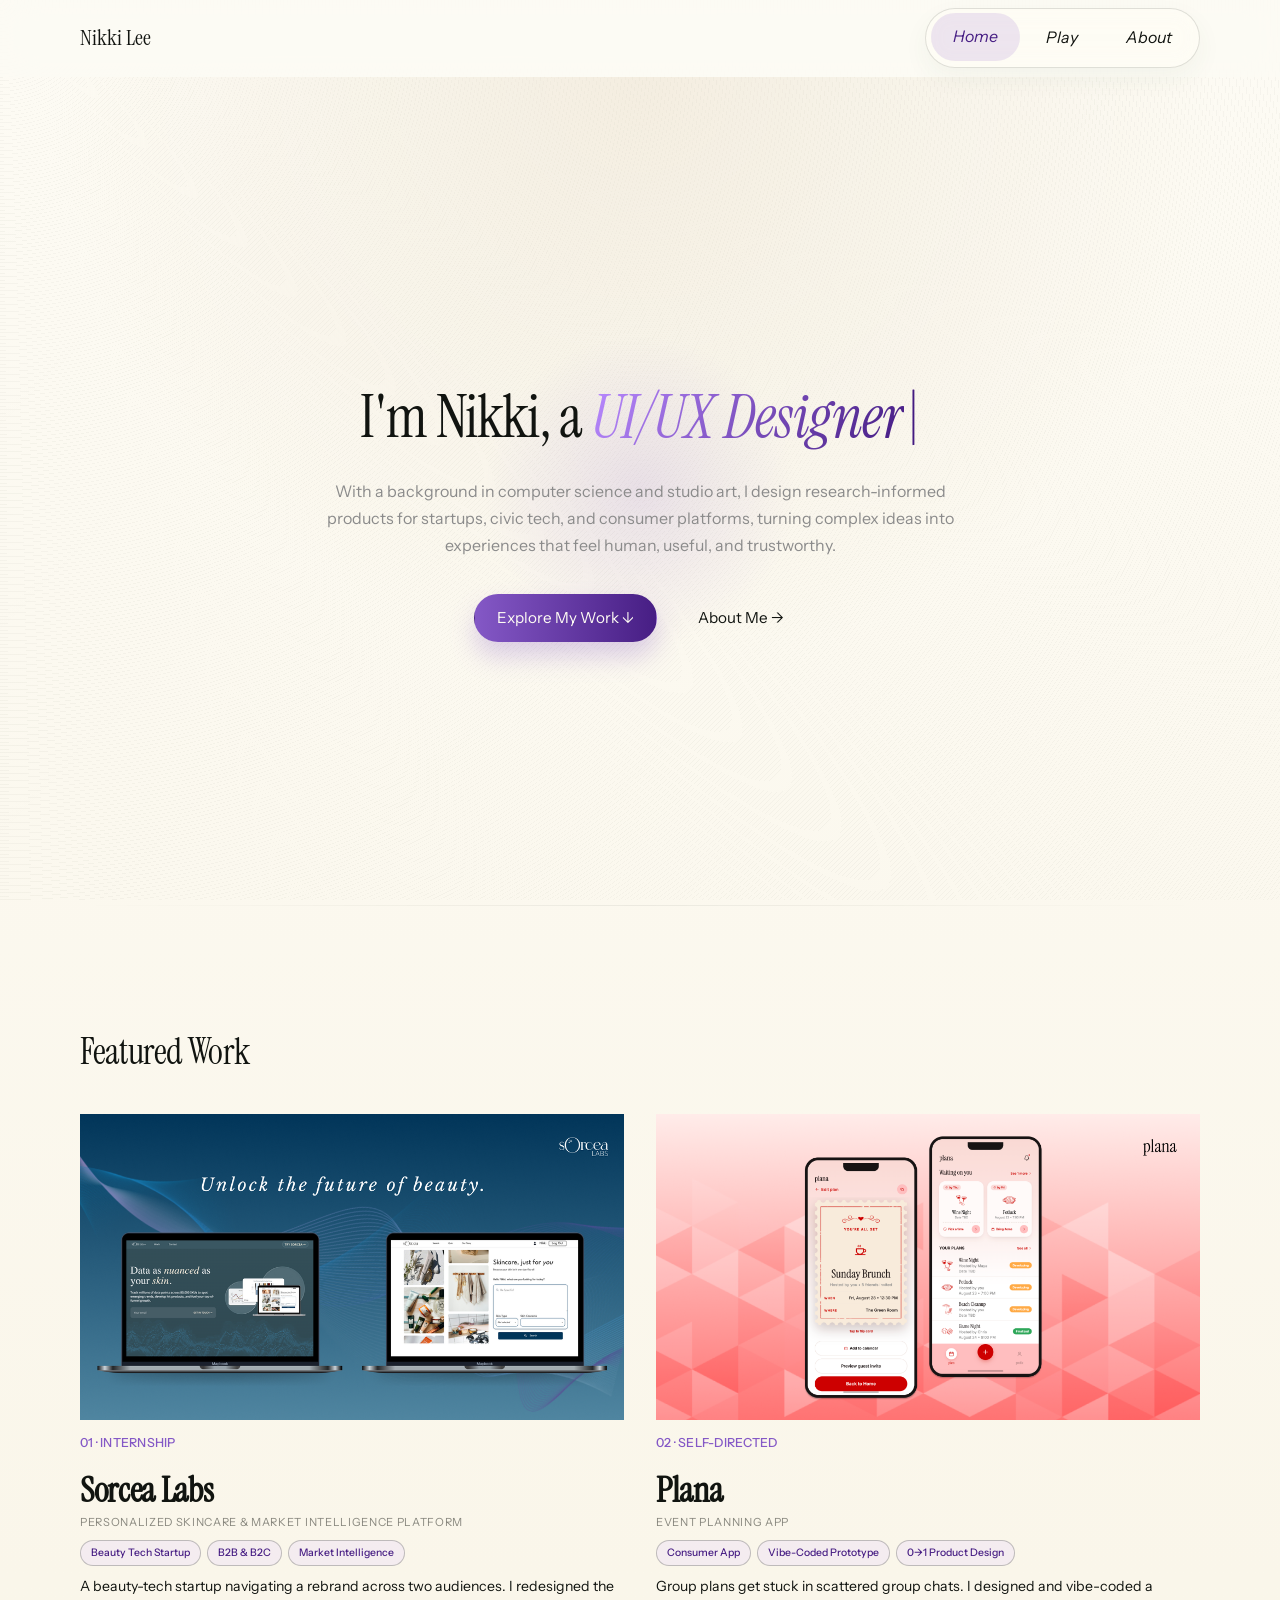
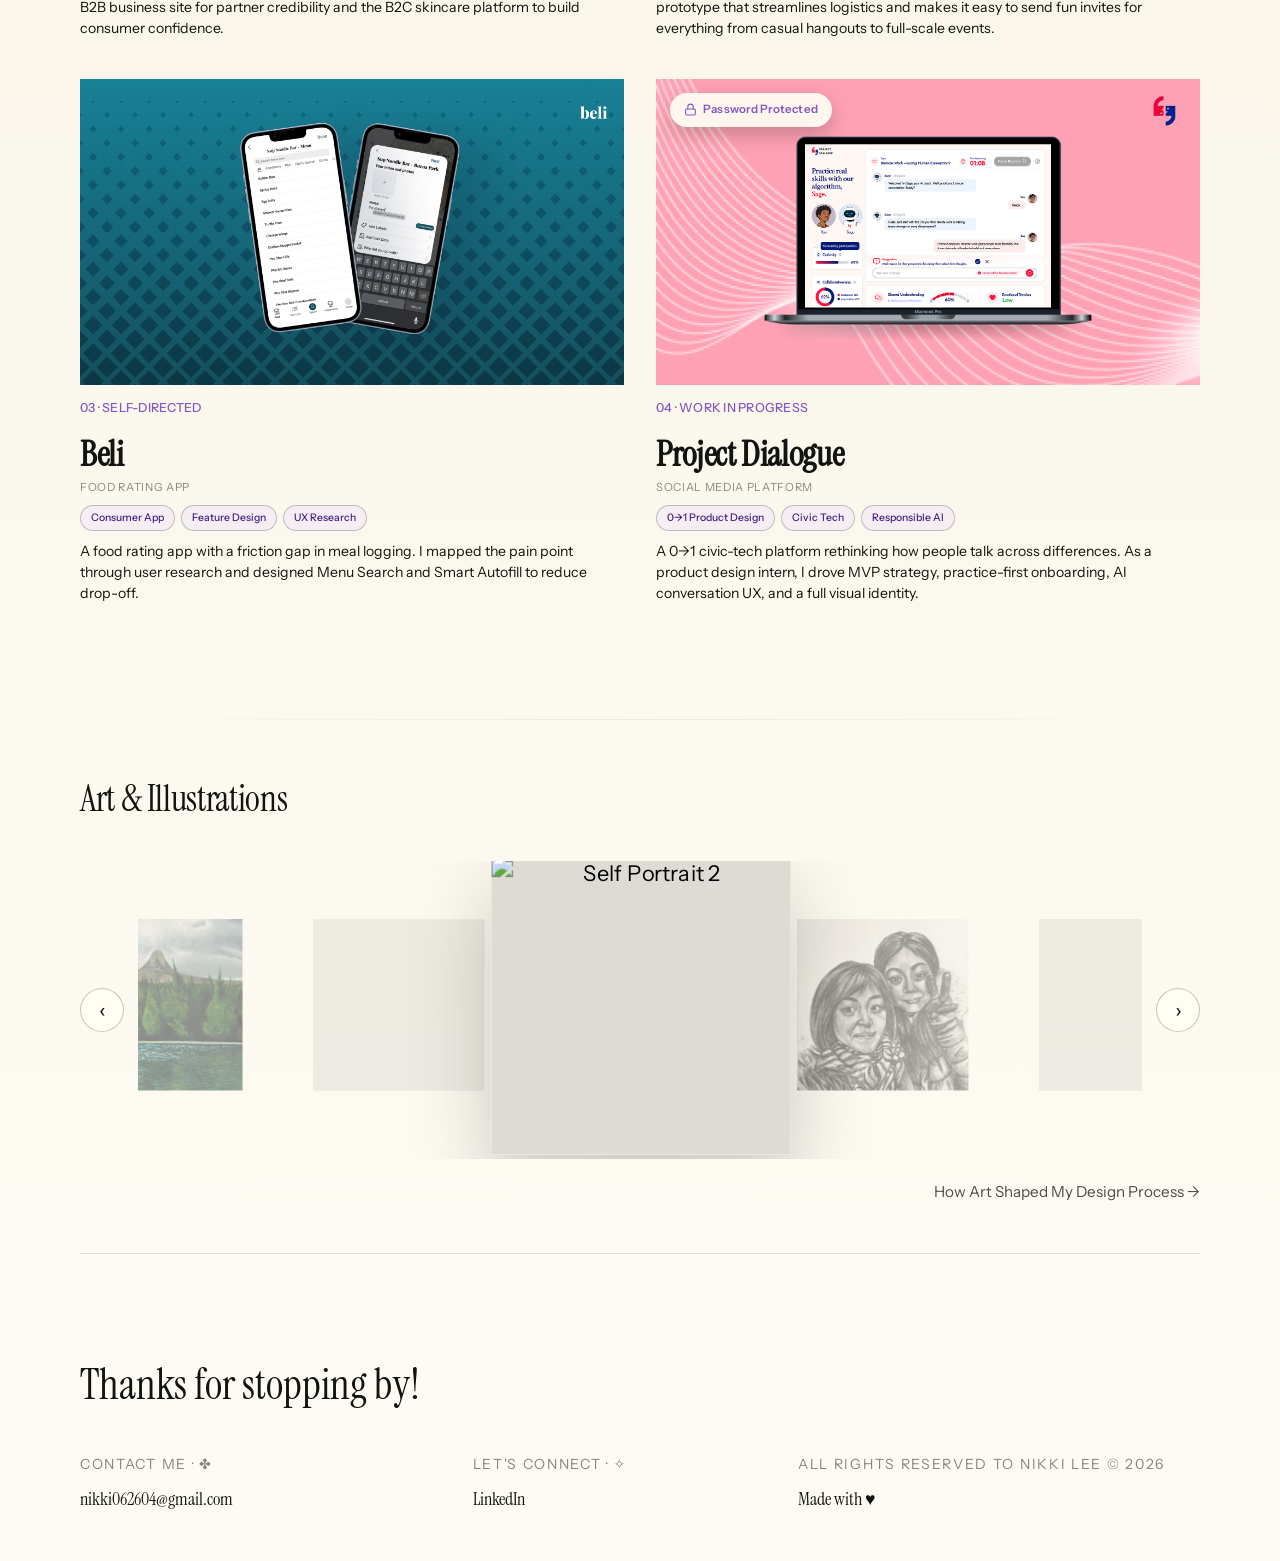
==== commit 0d025532: "Add hero typewriter effect, fix Dialogue title wording - Replace the crossfade role rotation on the " ====
--- a/index.html
+++ b/index.html
@@ -56,7 +56,8 @@
         <div class="shell hero-copy">
           <h1 id="hero-title" class="hero-seq-2">
             I'm Nikki, a
-            <span class="hero-role" aria-live="polite">UI/UX Designer</span>
+            <span class="hero-role" aria-live="polite">UI/UX Designer</span
+            ><span class="hero-role-cursor" aria-hidden="true">|</span>
           </h1>
           <p class="hero-intro hero-seq-3">
             With a background in computer science and studio art, I design
@@ -210,8 +211,9 @@
                 </div>
                 <p>
                   A 0→1 civic-tech platform rethinking how people talk across
-                  differences. I drove MVP strategy, practice-first onboarding,
-                  AI conversation UX, and a full visual identity.
+                  differences. As a product design intern, I drove MVP
+                  strategy, practice-first onboarding, AI conversation UX, and
+                  a full visual identity.
                 </p>
               </div>
             </a>
--- a/styles.css
+++ b/styles.css
@@ -1018,12 +1018,9 @@
 
 .hero-role {
   display: inline-block;
-  min-width: 12.7ch;
-  text-align: left;
   font-style: italic;
   color: var(--teal);
   letter-spacing: -0.01em;
-  transition: opacity 0.3s ease;
 }
 
 .hero-home--centered .hero-role {
@@ -1033,8 +1030,26 @@
   color: transparent;
 }
 
-.hero-role.is-fading {
-  opacity: 0;
+.hero-role-cursor {
+  display: inline-block;
+  margin-left: 2px;
+  color: var(--teal);
+  animation: heroCursorBlink 0.9s step-end infinite;
+}
+
+.hero-home--centered .hero-role-cursor {
+  color: var(--lilac-deep);
+}
+
+@keyframes heroCursorBlink {
+  0%, 100% { opacity: 1; }
+  50% { opacity: 0; }
+}
+
+@media (prefers-reduced-motion: reduce) {
+  .hero-role-cursor {
+    animation: none;
+  }
 }
 
 @keyframes heroFadeIn {
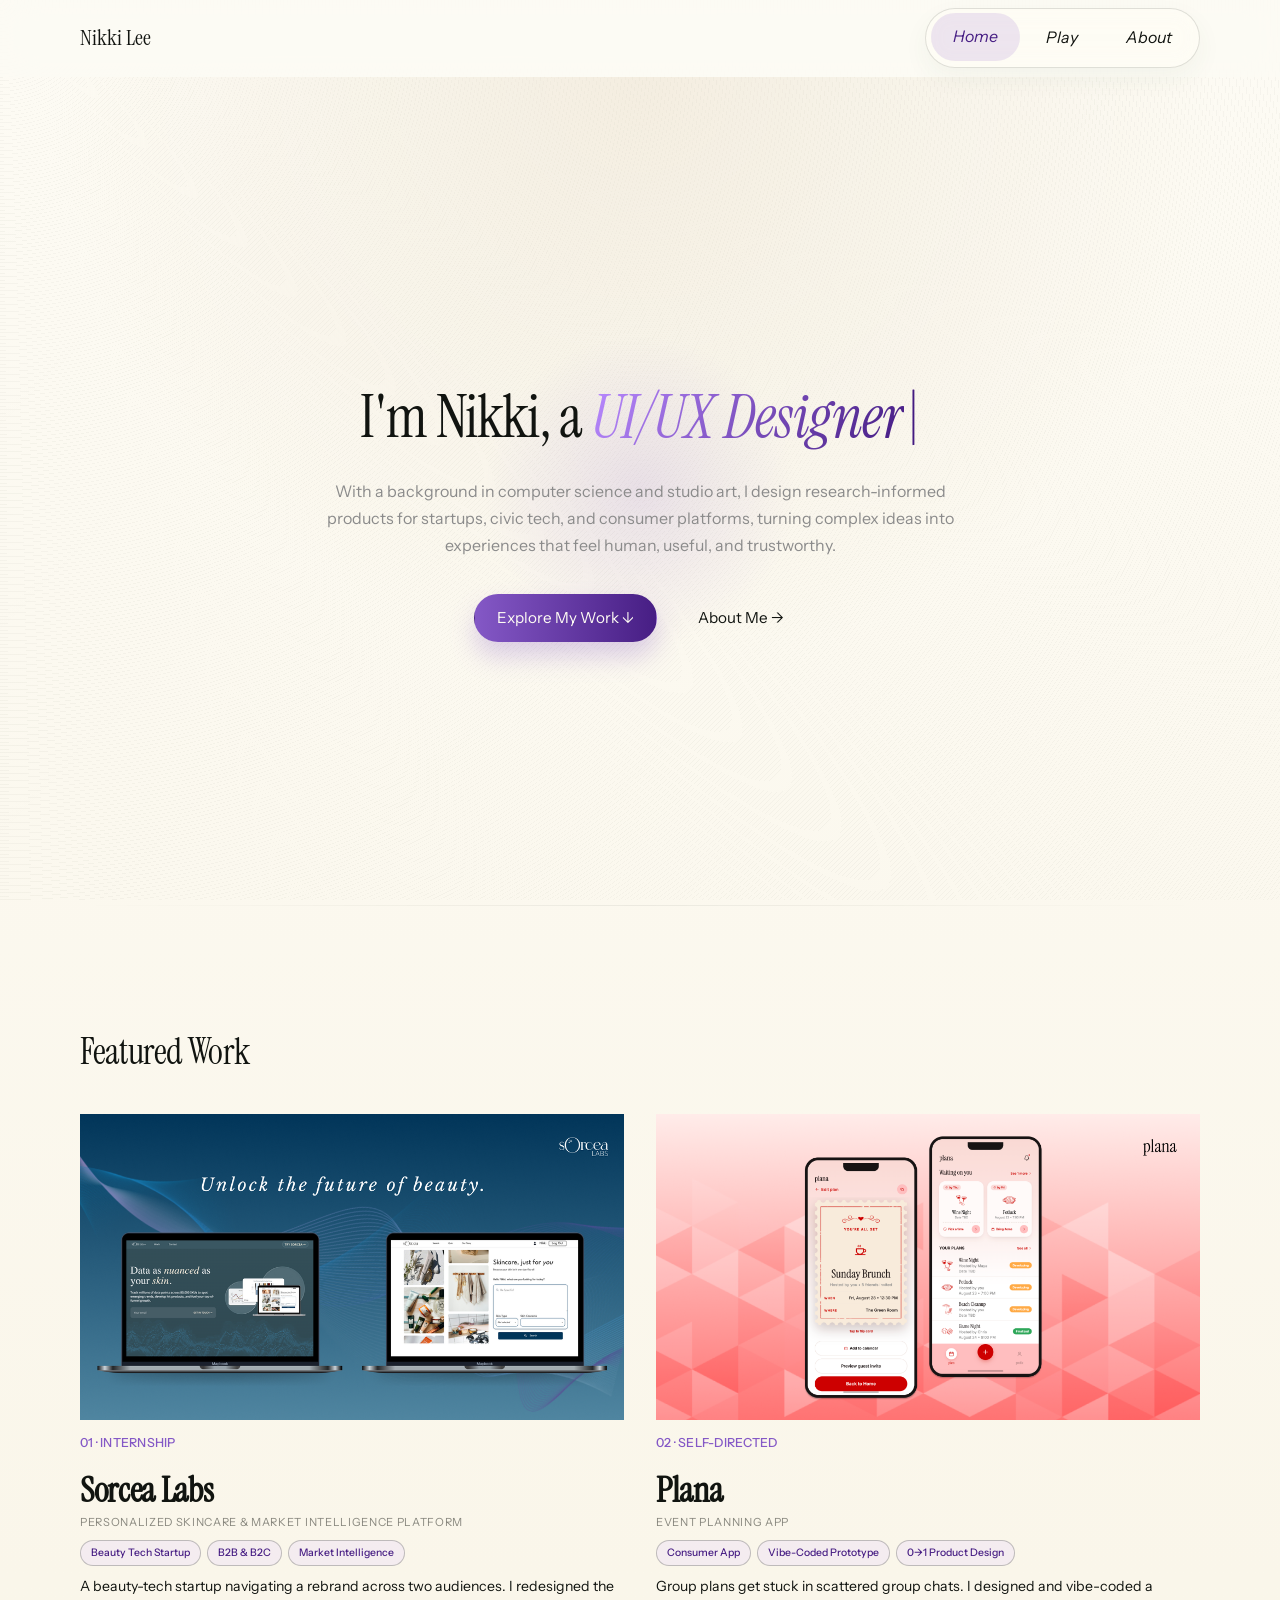
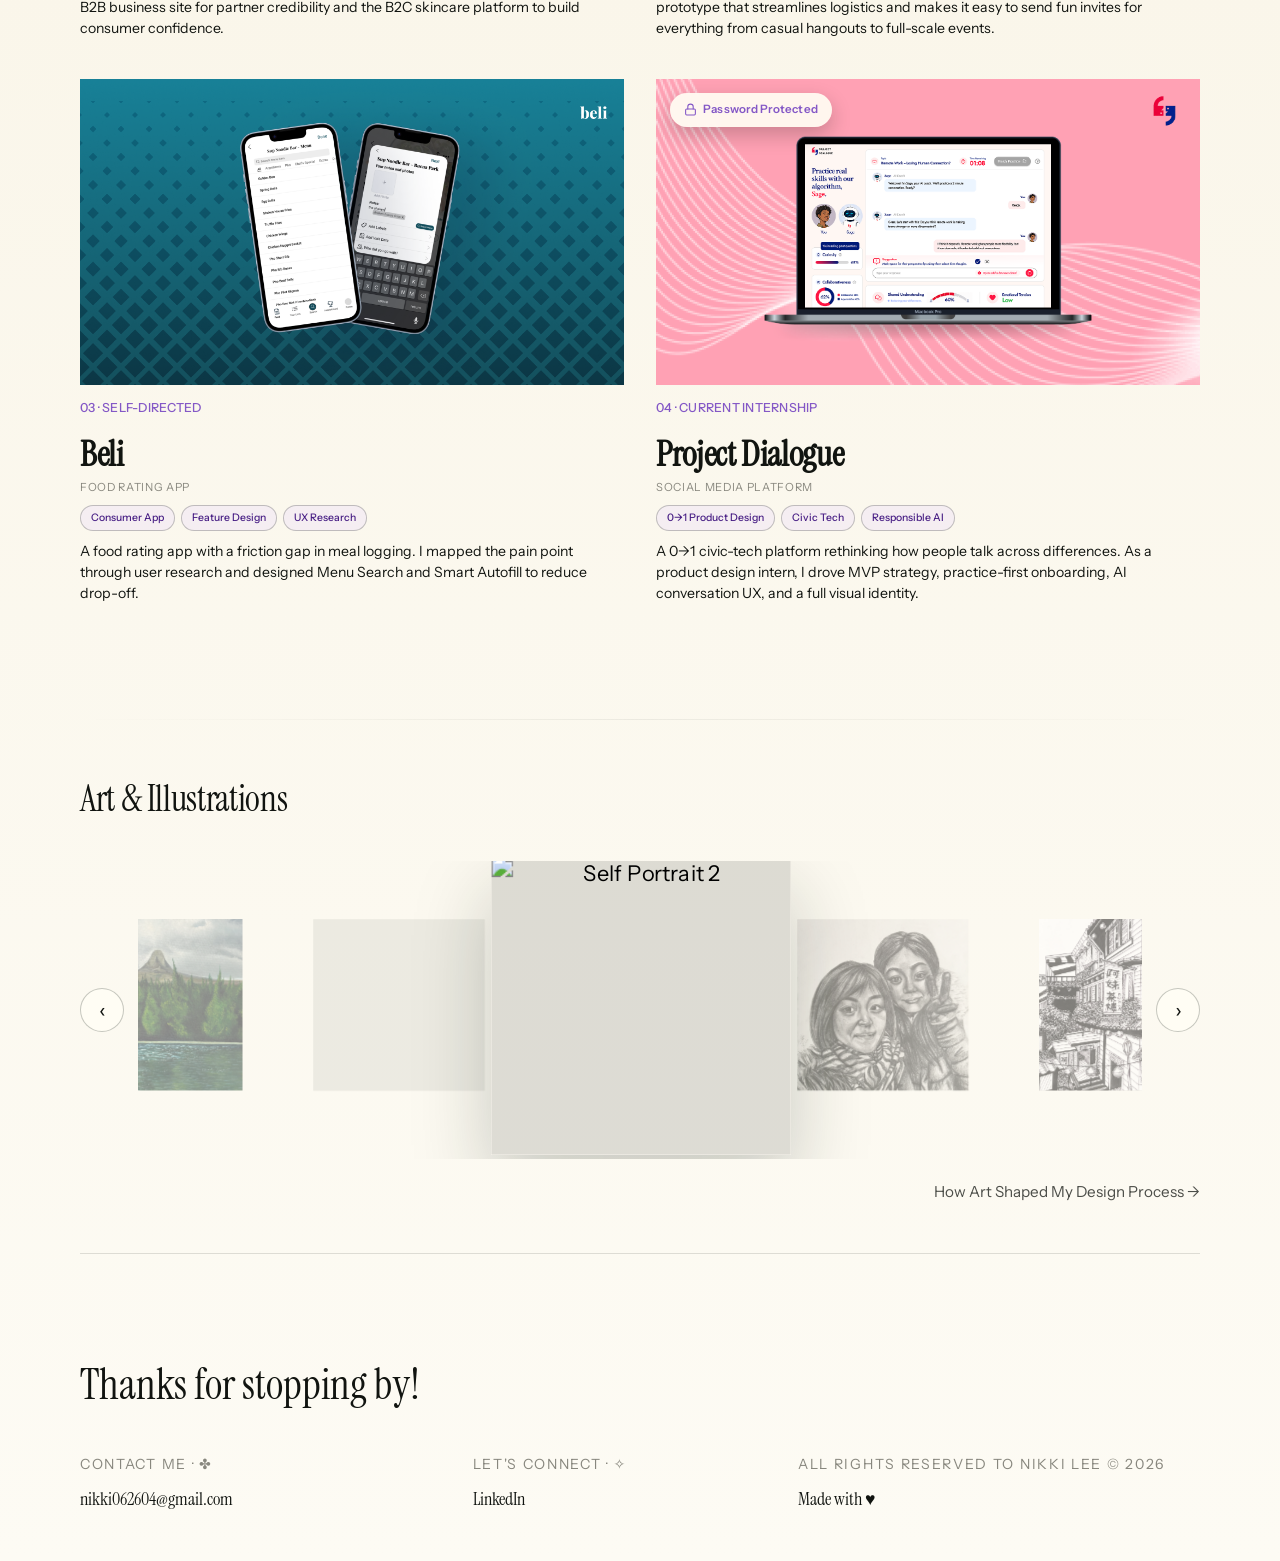
==== commit 92a42001: "Label Project Dialogue as a current internship on homepage" ====
--- a/index.html
+++ b/index.html
@@ -198,7 +198,7 @@
                 </p>
               </div>
               <div class="work-copy">
-                <p class="project-index">04 · Work in Progress</p>
+                <p class="project-index">04 · Current Internship</p>
                 <h2>Project Dialogue</h2>
                 <p class="project-subtitle">Social Media Platform</p>
                 <div
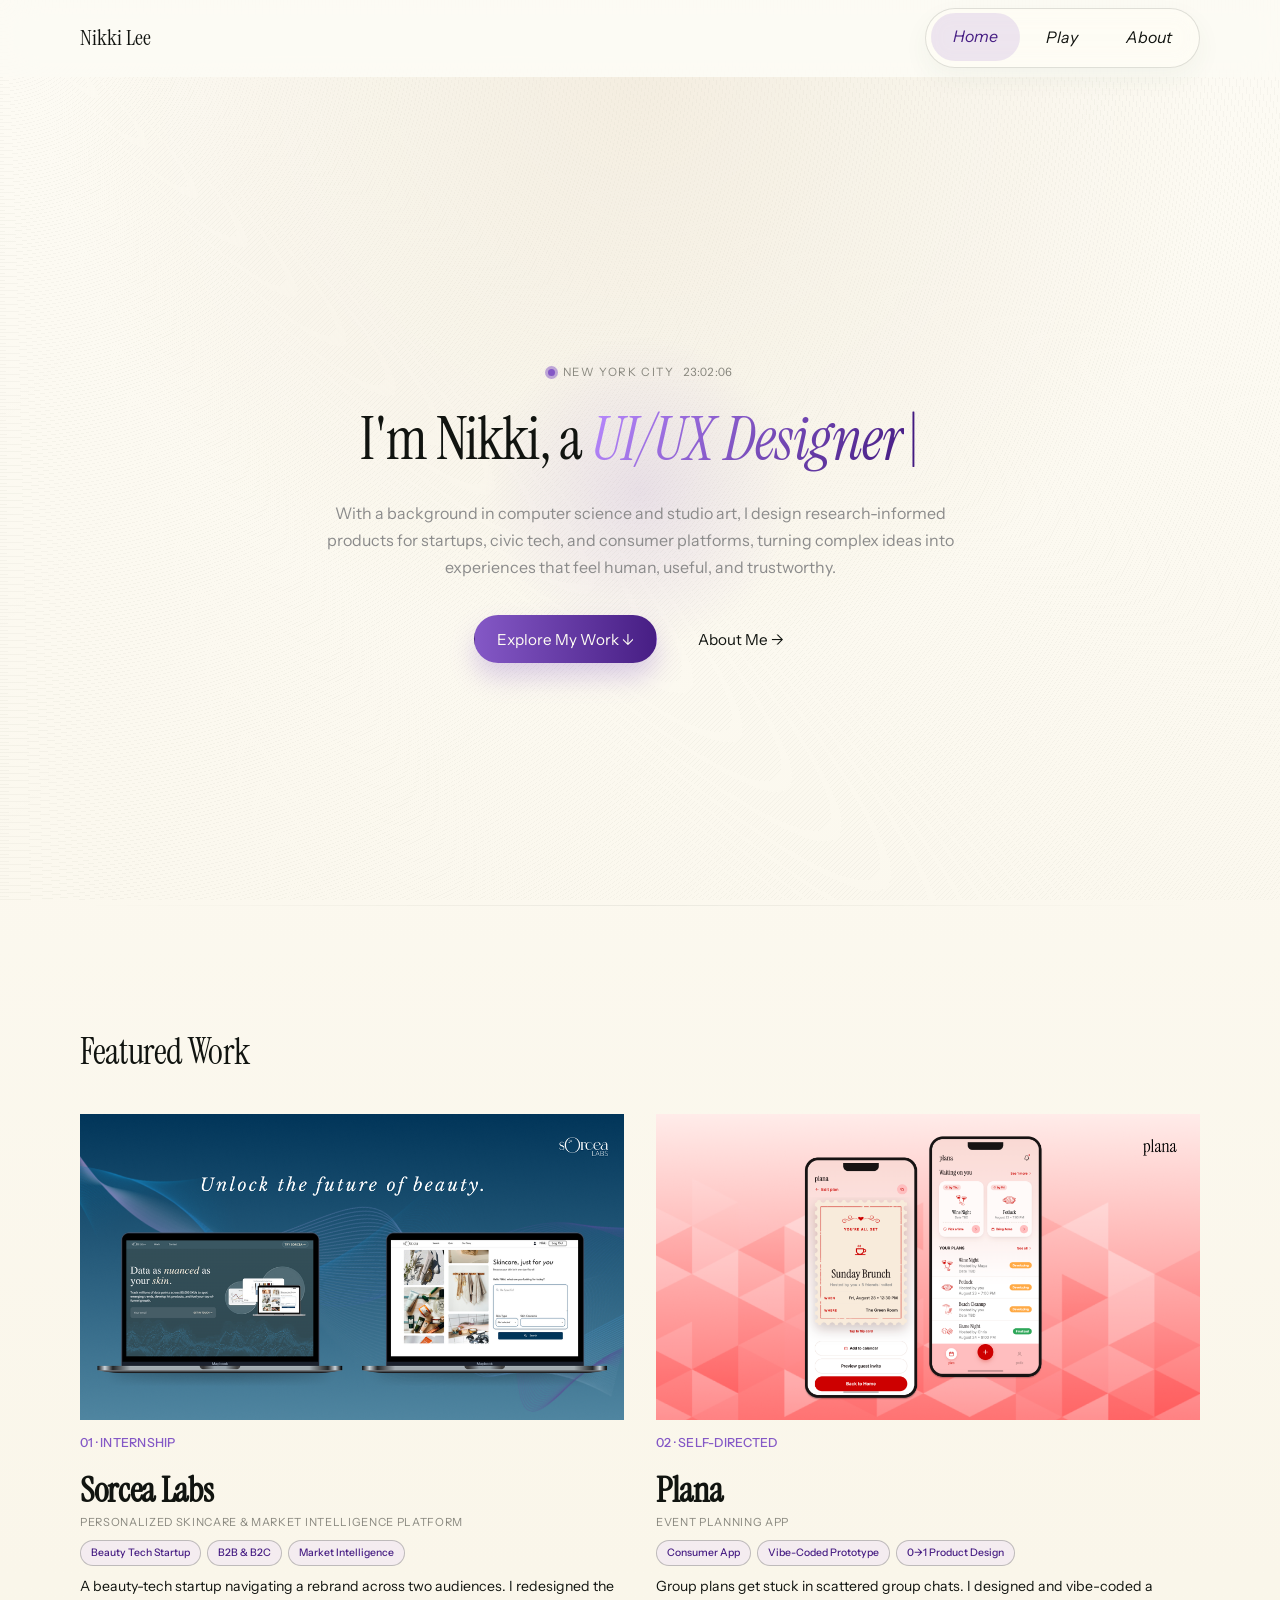
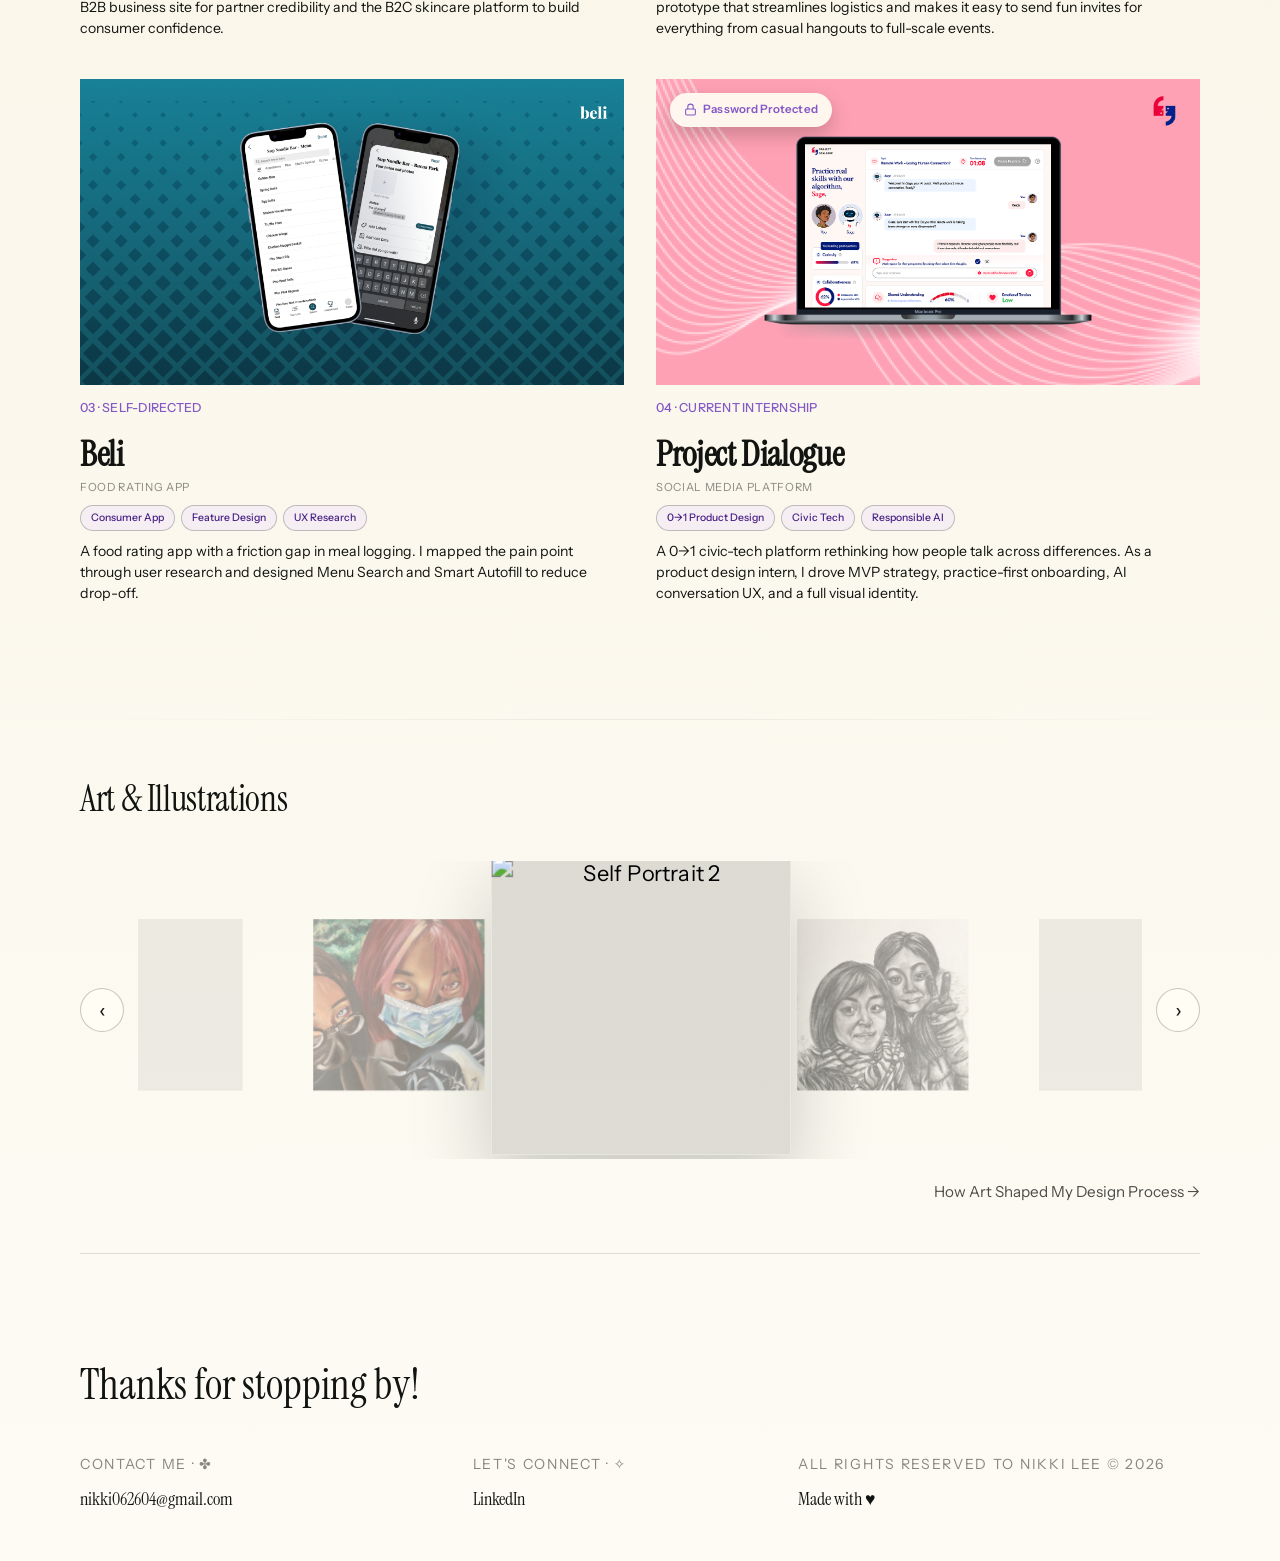
==== commit ffd10e7d: "Add live local-time readout with pulsing dot to hero Co-Authored-By: Claude Sonnet 5 <noreply@anthro" ====
--- a/index.html
+++ b/index.html
@@ -54,6 +54,11 @@
         aria-labelledby="hero-title"
       >
         <div class="shell hero-copy">
+          <div class="hero-location hero-seq-1" aria-label="Based in New York City, local time">
+            <span class="hero-live-dot" aria-hidden="true"></span>
+            <span class="hero-location-label">New York City</span>
+            <span data-local-time>--:--:--</span>
+          </div>
           <h1 id="hero-title" class="hero-seq-2">
             I'm Nikki, a
             <span class="hero-role" aria-live="polite">UI/UX Designer</span
--- a/styles.css
+++ b/styles.css
@@ -1016,6 +1016,70 @@
   text-align: center;
 }
 
+.hero-location {
+  display: flex;
+  align-items: baseline;
+  gap: 8px;
+  width: fit-content;
+  margin: 0 0 24px;
+  margin-inline: auto;
+}
+
+.hero-live-dot {
+  position: relative;
+  width: 7px;
+  height: 7px;
+  border-radius: 50%;
+  background: var(--plum);
+  flex: none;
+}
+
+.hero-live-dot::after {
+  content: "";
+  position: absolute;
+  inset: -3px;
+  border-radius: 50%;
+  background: var(--plum);
+  opacity: 0.5;
+  animation: hero-live-pulse 2s var(--ease) infinite;
+}
+
+@keyframes hero-live-pulse {
+  0% {
+    transform: scale(0.6);
+    opacity: 0.5;
+  }
+  100% {
+    transform: scale(1.3);
+    opacity: 0;
+  }
+}
+
+@media (prefers-reduced-motion: reduce) {
+  .hero-live-dot::after {
+    animation: none;
+    opacity: 0;
+  }
+}
+
+.hero-location-label {
+  font-family: var(--sans);
+  font-weight: 400;
+  text-transform: uppercase;
+  letter-spacing: 0.14em;
+  font-size: 0.72rem;
+  color: var(--muted);
+}
+
+[data-local-time] {
+  font-family: var(--sans);
+  font-size: 0.72rem;
+  font-weight: 400;
+  letter-spacing: 0.02em;
+  color: var(--muted);
+  font-variant-numeric: tabular-nums;
+}
+
 .hero-role {
   display: inline-block;
   font-style: italic;
@@ -2848,6 +2912,27 @@
 .mockup-trio img {
   width: 240px;
   border-radius: 0;
+  border: 1px solid var(--line);
+}
+
+/* Four final Claude-built screens, sized to match the solution mockups
+   above rather than stretching full-width the way .image-grid.four-up
+   does once it collapses to one column under 960px. Capped to two
+   screens' width so it wraps as a deliberate 2x2 grid instead of an
+   accidental 3-then-1 once the container is wide enough for three. */
+.mockup-quad {
+  display: flex;
+  justify-content: center;
+  align-items: flex-start;
+  flex-wrap: wrap;
+  gap: 20px;
+  max-width: 500px;
+  margin-inline: auto;
+  margin-block: 30px;
+}
+.mockup-quad img {
+  width: 240px;
+  border-radius: 29.6px;
 }
 
 /* Masonry, not a strict grid: the mood board references have wildly
@@ -3256,7 +3341,7 @@
   background: #fbf5f1;
 }
 .plana-page .phone-feature img {
-  border-radius: 6%;
+  border-radius: 29.6px;
   /* Each image sets its own aspect-ratio inline (matching its real pixel
      dimensions), so this max-height doesn't cause the old letterbox bug:
      the browser solves width down along with it to keep that ratio,
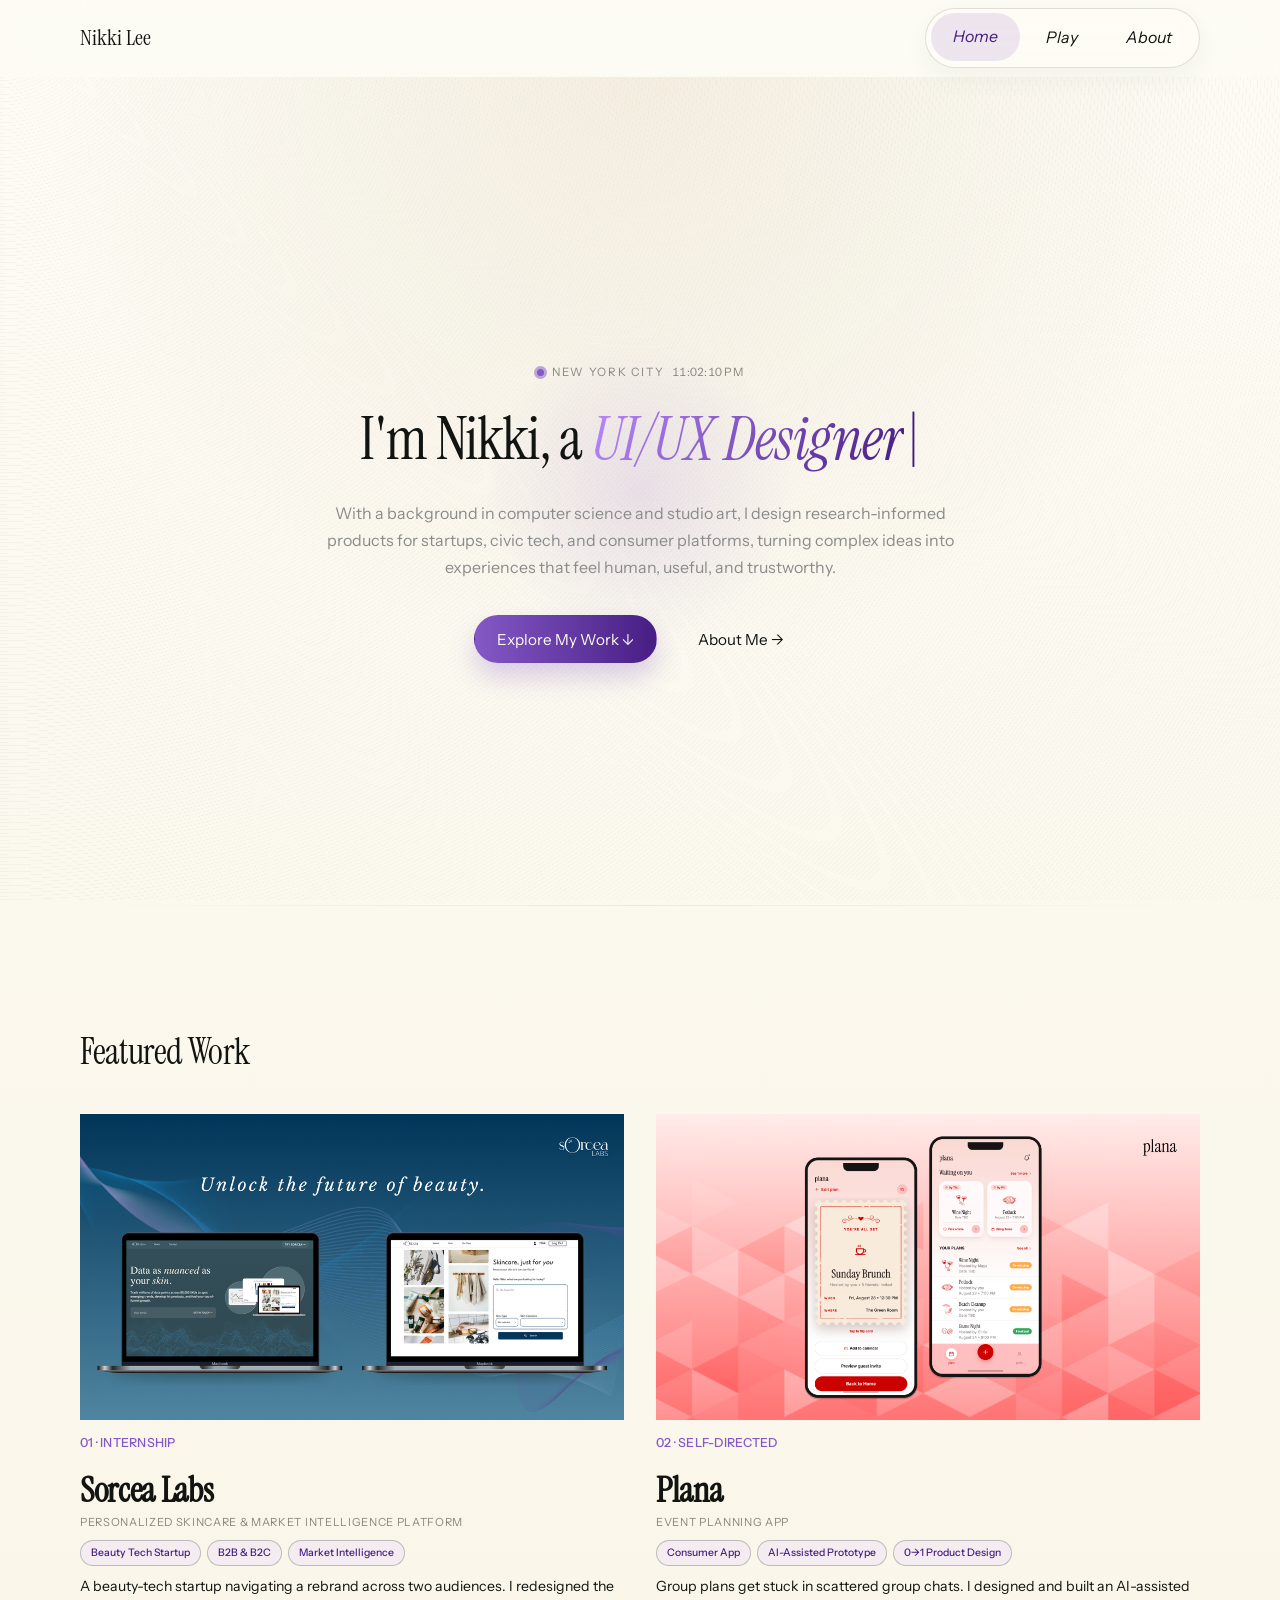
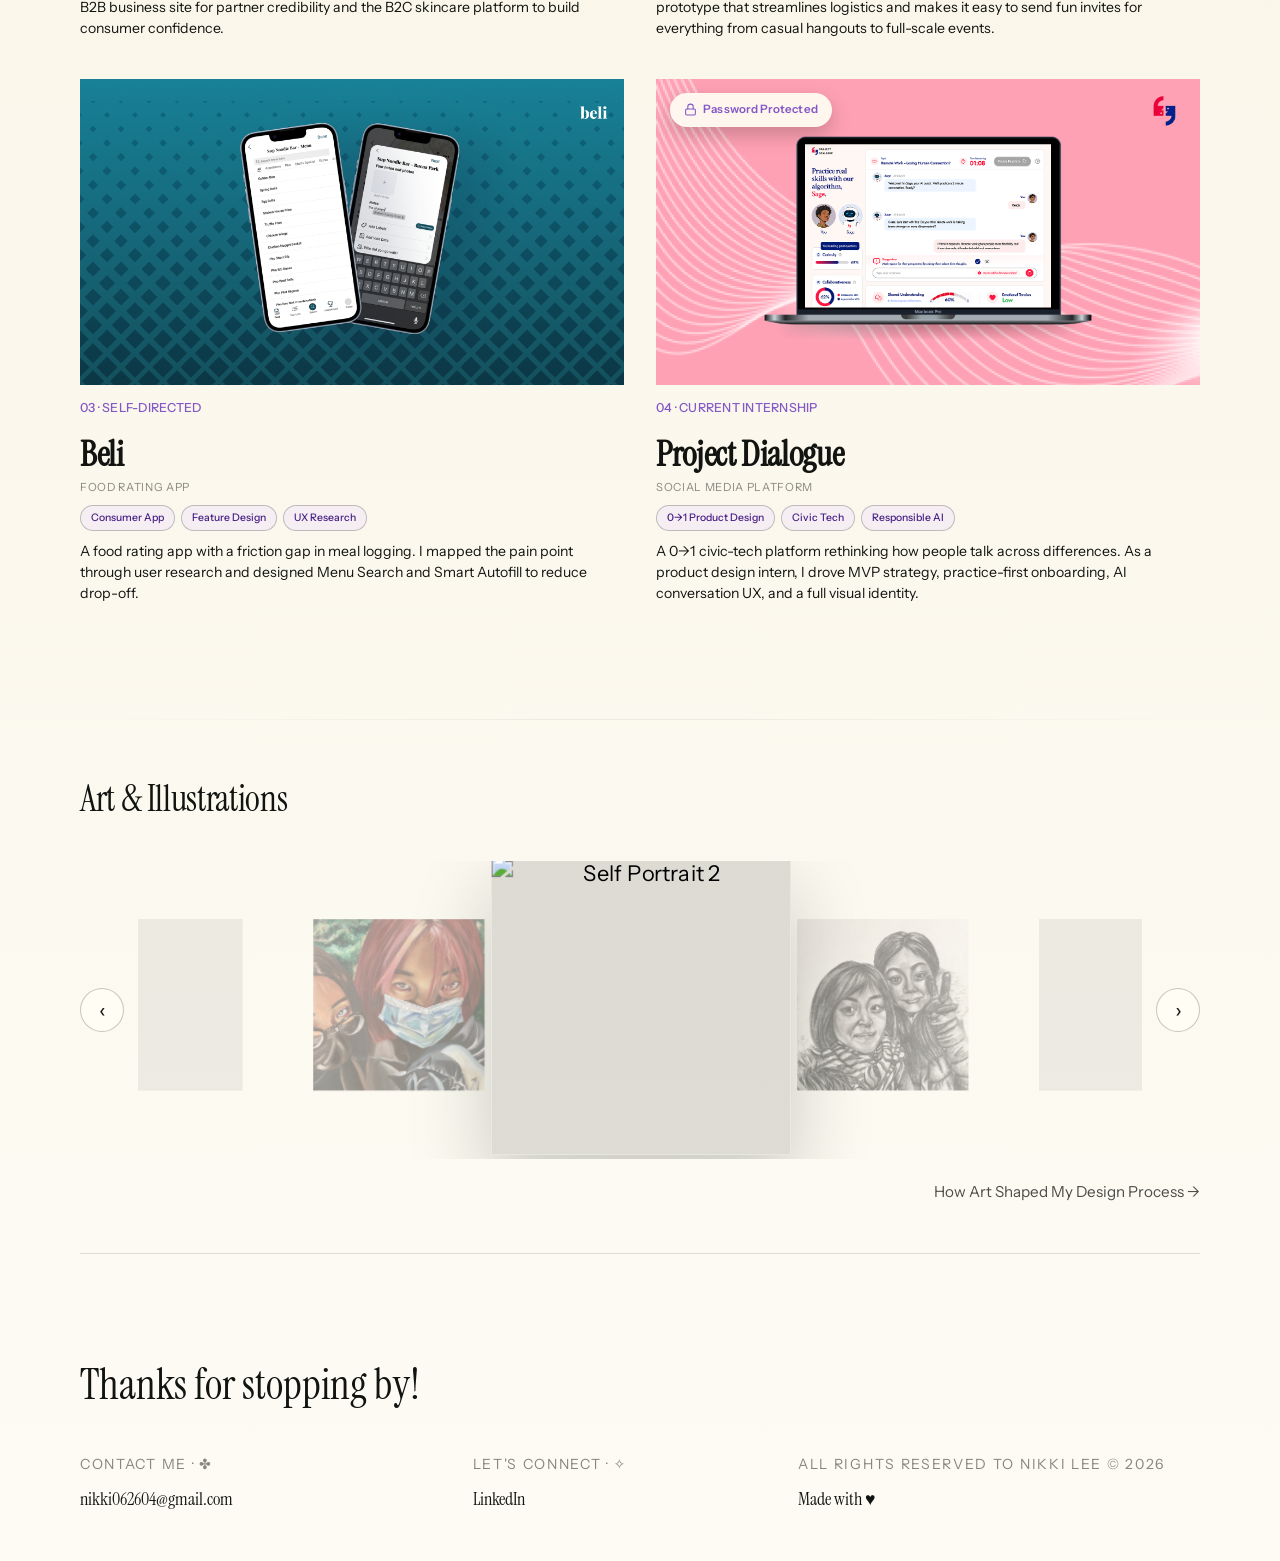
==== commit 9b7c63eb: "Replace "vibe coded" language with "AI-assisted" on Plana More professional/technical phrasing for t" ====
--- a/index.html
+++ b/index.html
@@ -136,14 +136,14 @@
                 <p class="project-subtitle">Event Planning App</p>
                 <div class="tag-row plana-card-tags" aria-label="Project tags">
                   <span>Consumer App</span>
-                  <span>Vibe-Coded Prototype</span>
+                  <span>AI-Assisted Prototype</span>
                   <span>0→1 Product Design</span>
                 </div>
                 <p>
                   Group plans get stuck in scattered group chats. I designed and
-                  vibe-coded a prototype that streamlines logistics and makes it
-                  easy to send fun invites for everything from casual hangouts
-                  to full-scale events.
+                  built an AI-assisted prototype that streamlines logistics and
+                  makes it easy to send fun invites for everything from casual
+                  hangouts to full-scale events.
                 </p>
               </div>
             </a>
--- a/styles.css
+++ b/styles.css
@@ -3962,6 +3962,7 @@
   background:
     radial-gradient(circle at 100% 0%, rgba(255, 63, 133, 0.12), transparent 34%),
     #fff;
+  border: 1px solid var(--line);
   color: var(--ink);
   text-align: center;
 }
@@ -5550,6 +5551,10 @@
 }
 .beli-page .beli-solution-grid .phone-feature h2 {
   font-size: clamp(1.3rem, 2.4vw, 2rem);
+  color: #0F52B3;
+}
+.beli-page .beli-solution-grid .phone-feature ul li::before {
+  color: #0F52B3;
 }
 .beli-page .narrative-block p {
   font-size: clamp(0.9rem, 1.4vw, 1rem);
@@ -8342,9 +8347,9 @@
   margin: 0 0 18px;
   font-family: var(--serif);
   font-weight: 400;
-  font-size: clamp(1.55rem, 2.8vw, 2.15rem);
-  line-height: 1.15;
-  letter-spacing: -0.01em;
+  font-size: clamp(1.3rem, 2.4vw, 2rem);
+  line-height: 1.2;
+  letter-spacing: -0.02em;
 }
 @media (max-width: 860px) {
   .showcase-result { grid-template-columns: 1fr; }
@@ -8357,11 +8362,11 @@
 .showcase-integrated-list { margin: 0; padding: 0; list-style: none; display: grid; gap: 14px; }
 .showcase-integrated-list li {
   position: relative;
-  padding-left: 30px;
-  font-size: 1.14rem;
-  font-weight: 500;
-  color: var(--ink);
-  line-height: 1.45;
+  padding-left: 26px;
+  font-size: clamp(1rem, 1.7vw, 1.18rem);
+  font-weight: 400;
+  color: var(--ink-soft);
+  line-height: 1.55;
 }
 .showcase-integrated-list li::before {
   content: "✓";
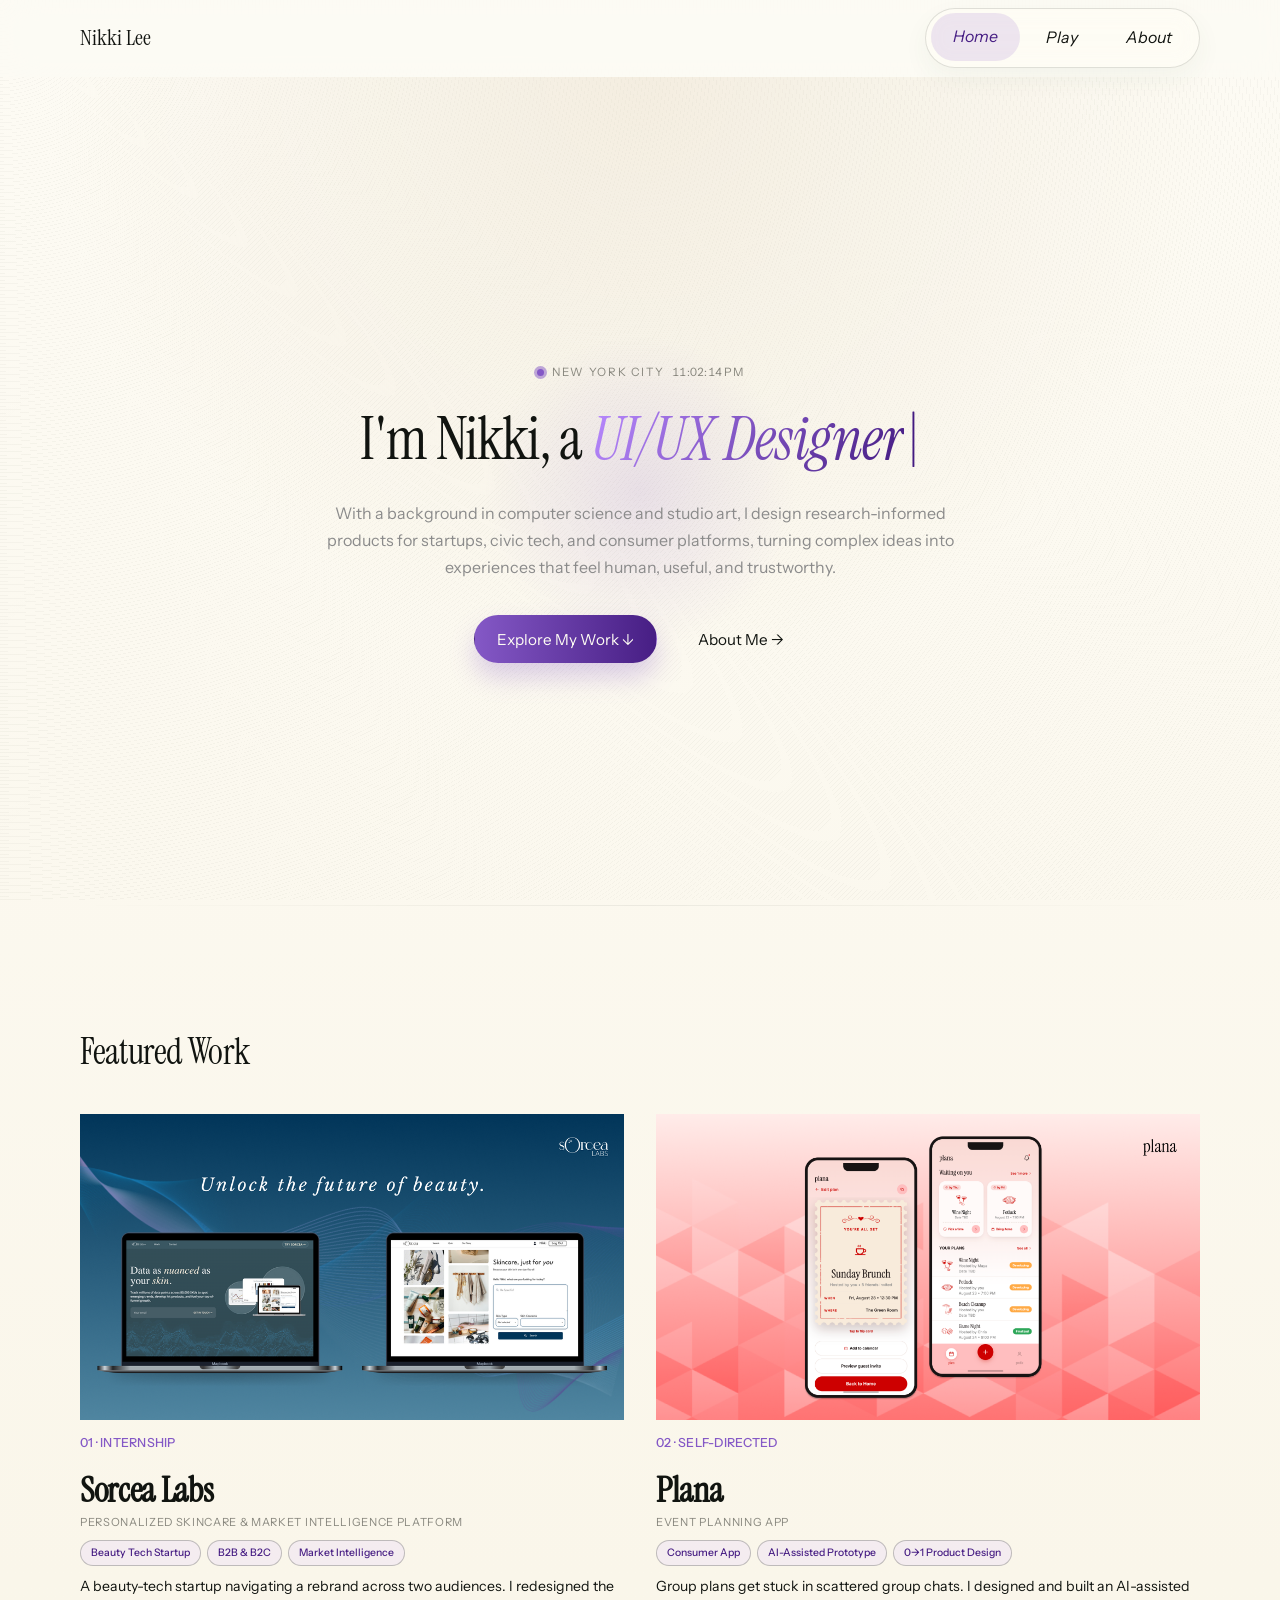
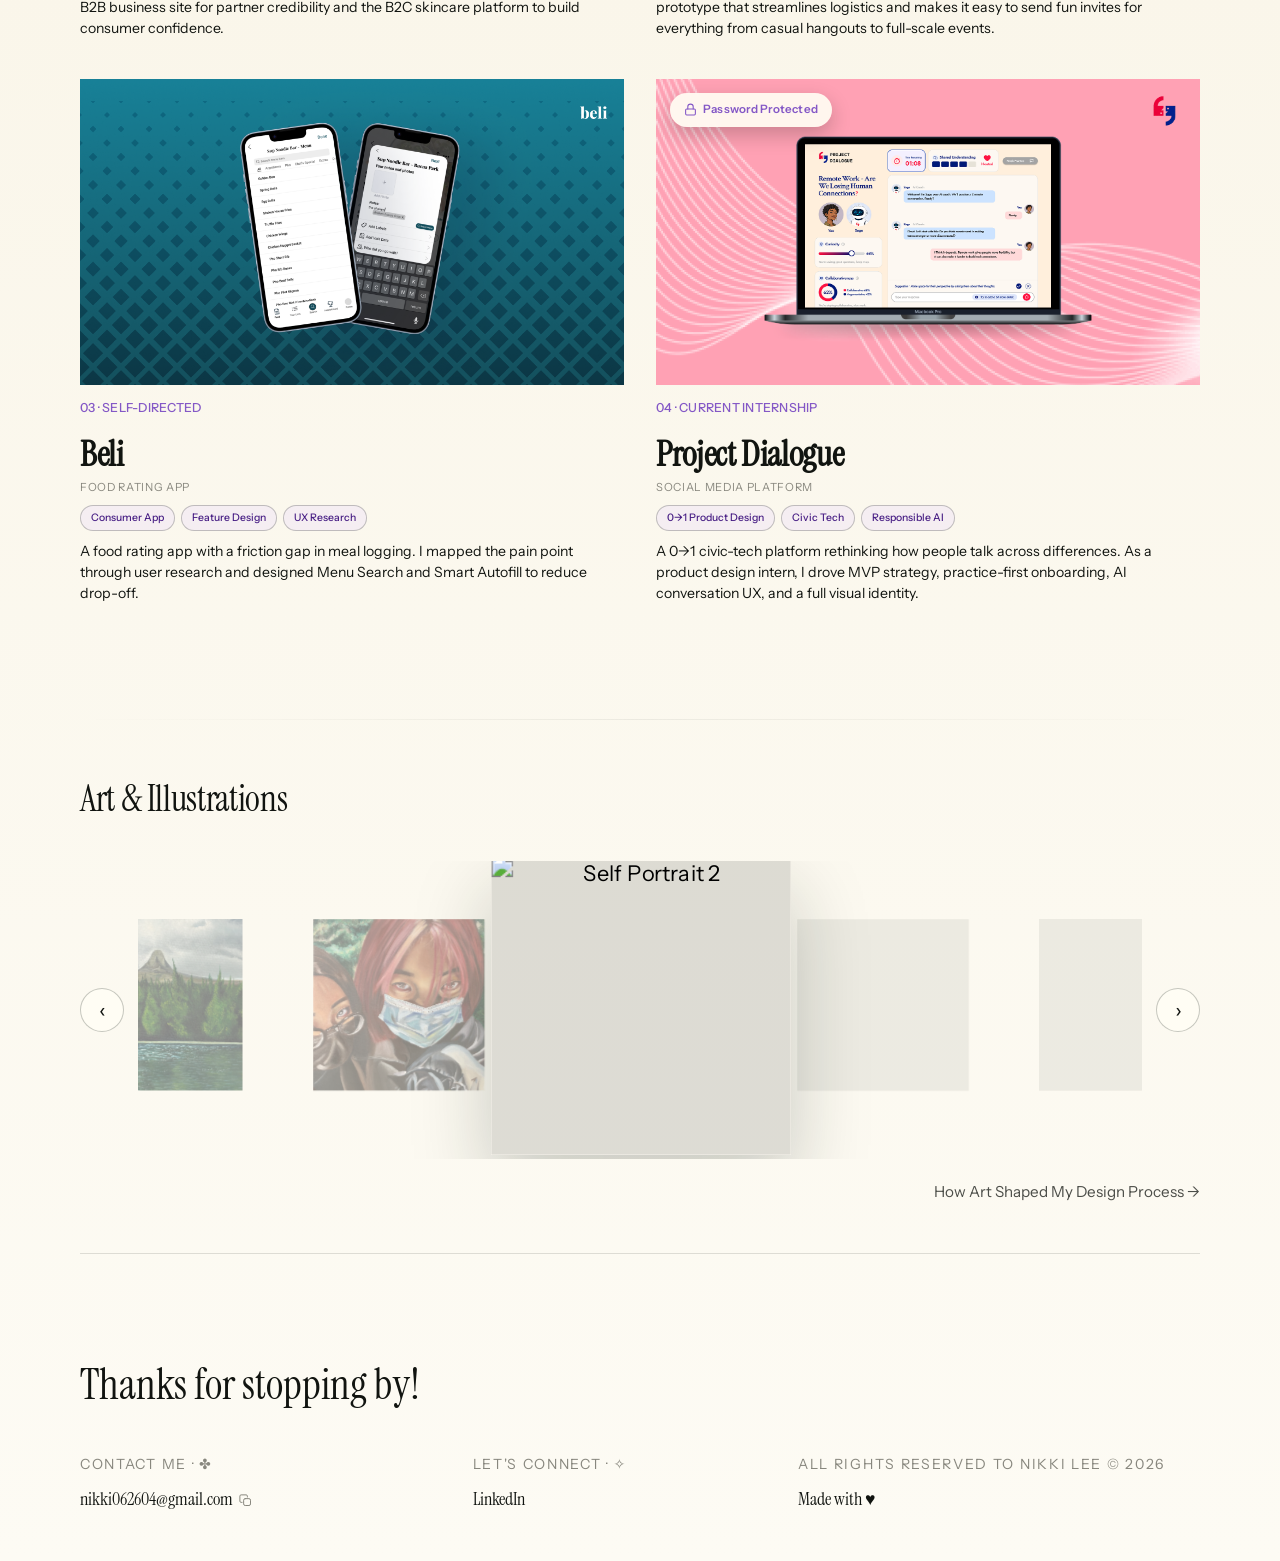
==== commit 5413d541: "Capitalize About labels, add footer copy-email icon, fix about photo overlap - About page: title-cas" ====
--- a/index.html
+++ b/index.html
@@ -369,7 +369,21 @@
       <div class="footer-columns">
         <div>
           <p>Contact me · ✤</p>
-          <a href="mailto:nikki062604@gmail.com">nikki062604@gmail.com</a>
+          <span class="contact-email">
+            <a href="mailto:nikki062604@gmail.com">nikki062604@gmail.com</a>
+            <button
+              type="button"
+              class="copy-email"
+              data-copy-email="nikki062604@gmail.com"
+              aria-label="Copy email address"
+              title="Copy email address"
+            >
+              <svg viewBox="0 0 24 24" width="15" height="15" fill="none" stroke="currentColor" stroke-width="1.6" stroke-linecap="round" stroke-linejoin="round" aria-hidden="true">
+                <rect x="9" y="9" width="11" height="11" rx="2.5" />
+                <path d="M6.5 15H5a2 2 0 0 1-2-2V5a2 2 0 0 1 2-2h8a2 2 0 0 1 2 2v1.5" />
+              </svg>
+            </button>
+          </span>
         </div>
         <div>
           <p>Let's connect · ✧</p>
--- a/styles.css
+++ b/styles.css
@@ -1520,11 +1520,13 @@
   overflow: visible;
 }
 
-/* Photo cluster for about page */
+/* Photo cluster for about page — height scales with width so the two
+   absolutely-positioned photos stay fully contained (and overlapped) at
+   every width, and the intro text below never rides up under them. */
 .about-photo-cluster {
   position: relative;
   width: 100%;
-  min-height: 540px;
+  aspect-ratio: 1 / 1.32;
 }
 
 .about-photo {
@@ -1782,6 +1784,44 @@
   color: var(--plum);
 }
 
+.contact-email {
+  display: inline-flex;
+  align-items: center;
+  gap: 2px;
+}
+
+.copy-email {
+  display: inline-flex;
+  align-items: center;
+  justify-content: center;
+  margin-top: 1px;
+  padding: 3px;
+  color: var(--muted);
+  background: transparent;
+  border: 0;
+  border-radius: 7px;
+  cursor: pointer;
+  transition: color 160ms ease, transform 160ms ease;
+}
+
+.copy-email svg {
+  display: block;
+}
+
+.copy-email:hover {
+  color: var(--plum);
+  transform: translateY(-1px);
+}
+
+.copy-email:active {
+  transform: translateY(0);
+}
+
+.copy-email:focus-visible {
+  outline: 2px solid var(--plum);
+  outline-offset: 2px;
+}
+
 /* Case page */
 .case-cover {
   position: relative;
@@ -1813,6 +1853,10 @@
   display: block;
   border-radius: 0;
   box-shadow: none;
+}
+
+.dialogue-hero-art img {
+  transform: scale(1.18);
 }
 
 .case-intro {
@@ -2063,6 +2107,31 @@
 
 .artifact-card figcaption {
   padding: 16px 18px 18px;
+  color: var(--ink-soft);
+  font-size: 0.96rem;
+  line-height: 1.45;
+}
+
+/* Plain figure, no card box, for images that already read as finished
+   artifacts on their own (e.g. phone mockups) and don't need a bordered
+   white container around them. Height-capped and centered so a tall
+   portrait phone screenshot fits on screen without scrolling. */
+.mockup-figure {
+  display: flex;
+  flex-direction: column;
+  align-items: center;
+  text-align: center;
+}
+.image-grid .mockup-figure img {
+  width: auto;
+  max-width: 100%;
+  height: clamp(380px, 38vw, 460px);
+  object-fit: contain;
+  border-radius: 18px;
+}
+.mockup-figure figcaption {
+  margin-top: 14px;
+  max-width: 320px;
   color: var(--ink-soft);
   font-size: 0.96rem;
   line-height: 1.45;
@@ -3756,6 +3825,10 @@
 .dialogue-product-grid > div:first-child {
   grid-column: 1 / -1;
   max-width: 780px;
+}
+
+.dialogue-product-grid > div:last-child {
+  grid-column: 1 / -1;
 }
 
 .light-link {
@@ -7103,7 +7176,7 @@
 /* ── Possible impact grid (Beli) — 3 top + 2 centered below ── */
 .possible-impact-grid {
   display: grid;
-  grid-template-columns: repeat(6, 1fr);
+  grid-template-columns: repeat(2, 1fr);
   gap: 16px;
   margin-top: 24px;
 }
@@ -7113,9 +7186,6 @@
   border-radius: 12px;
   padding: 22px 20px;
 }
-.possible-impact-card:nth-child(-n+3) { grid-column: span 2; }
-.possible-impact-card:nth-child(4)    { grid-column: 2 / span 2; }
-.possible-impact-card:nth-child(5)    { grid-column: 4 / span 2; }
 .possible-impact-card .impact-metric-label {
   font-size: 0.68rem;
   font-weight: 700;
@@ -7132,16 +7202,12 @@
 .beli-page .possible-impact-card:nth-child(2) { background: rgba(77, 144, 254, 0.17); }
 .beli-page .possible-impact-card:nth-child(3) { background: rgba(77, 144, 254, 0.13); }
 .beli-page .possible-impact-card:nth-child(4) { background: rgba(77, 144, 254, 0.09); }
-.beli-page .possible-impact-card:nth-child(5) { background: rgba(77, 144, 254, 0.06); }
 .beli-page .possible-impact-card .impact-metric-label {
   color: var(--case-blue-deep);
 }
 .possible-impact-card p { font-size: 0.88rem; line-height: 1.5; margin: 0; color: var(--ink); }
 @media (max-width: 720px) {
   .possible-impact-grid { grid-template-columns: 1fr; }
-  .possible-impact-card:nth-child(-n+3),
-  .possible-impact-card:nth-child(4),
-  .possible-impact-card:nth-child(5) { grid-column: span 1; }
 }
 
 /* ── Transit research board ── */
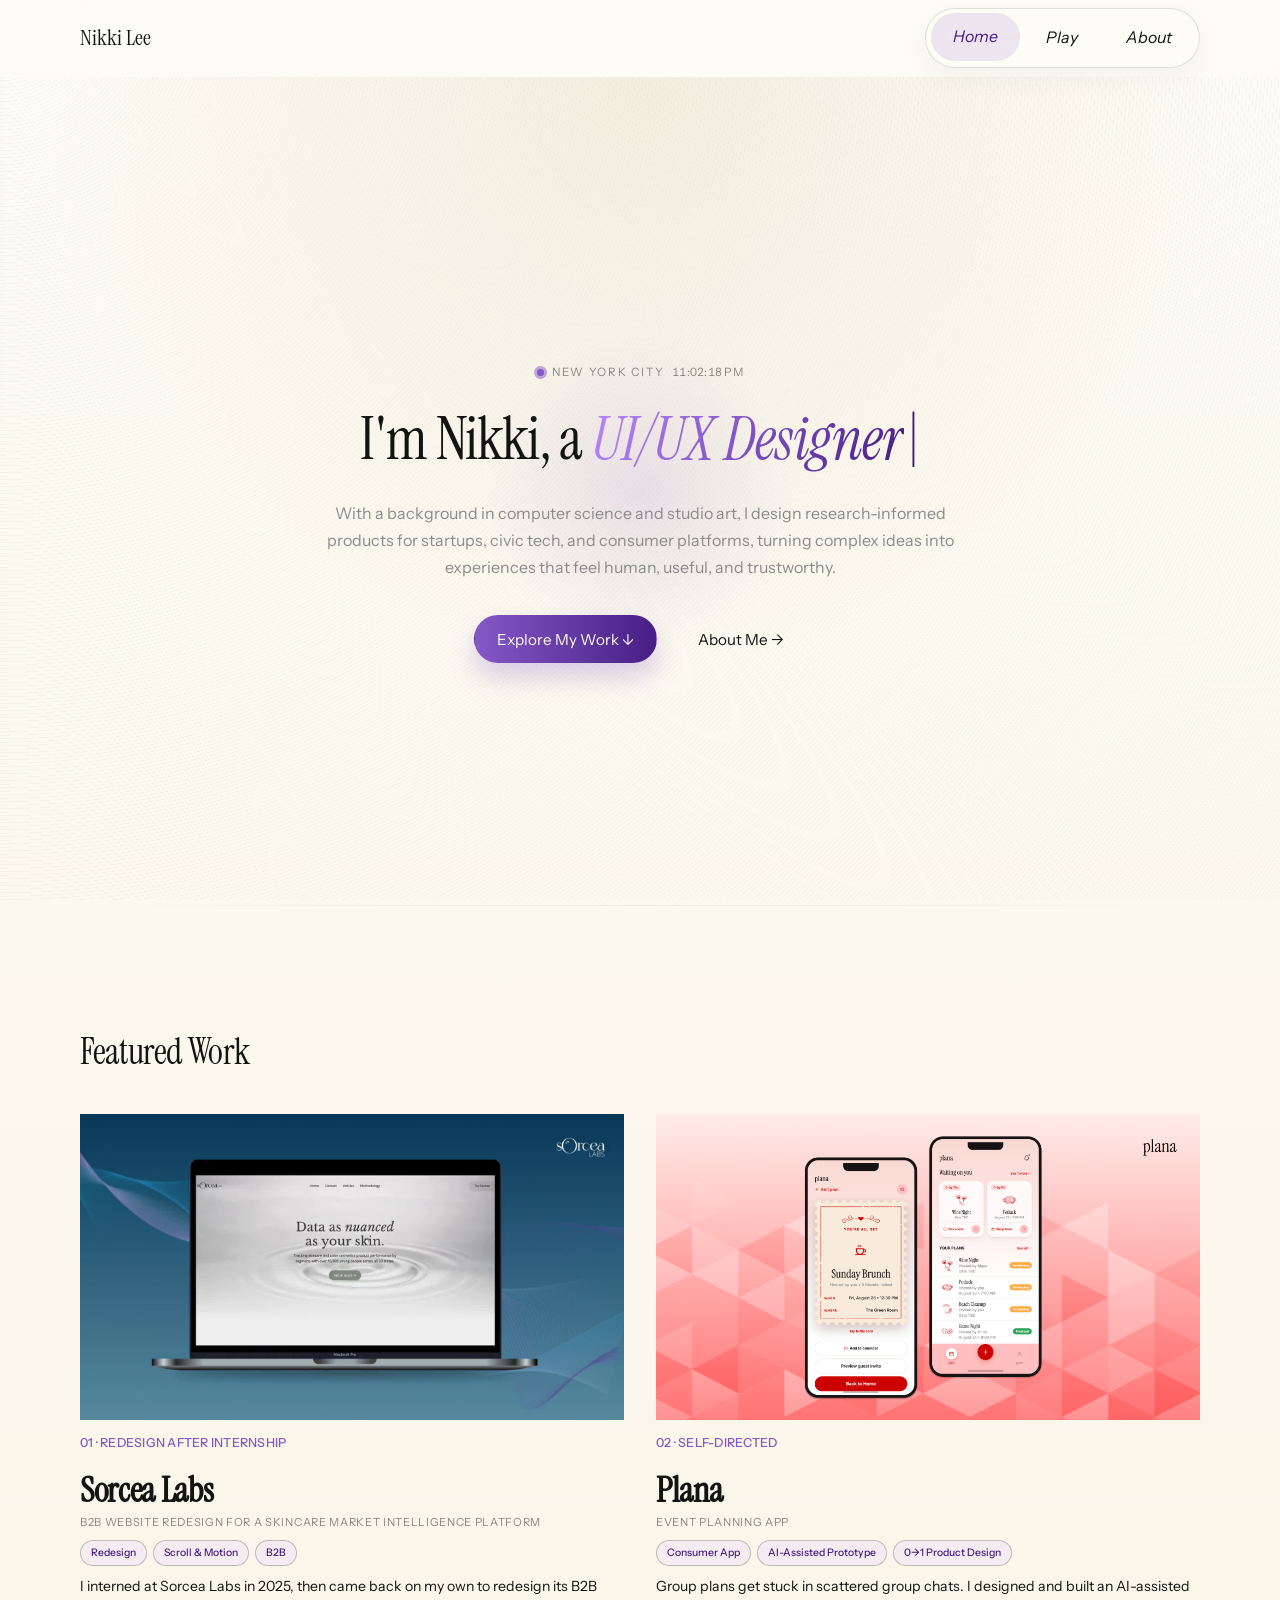
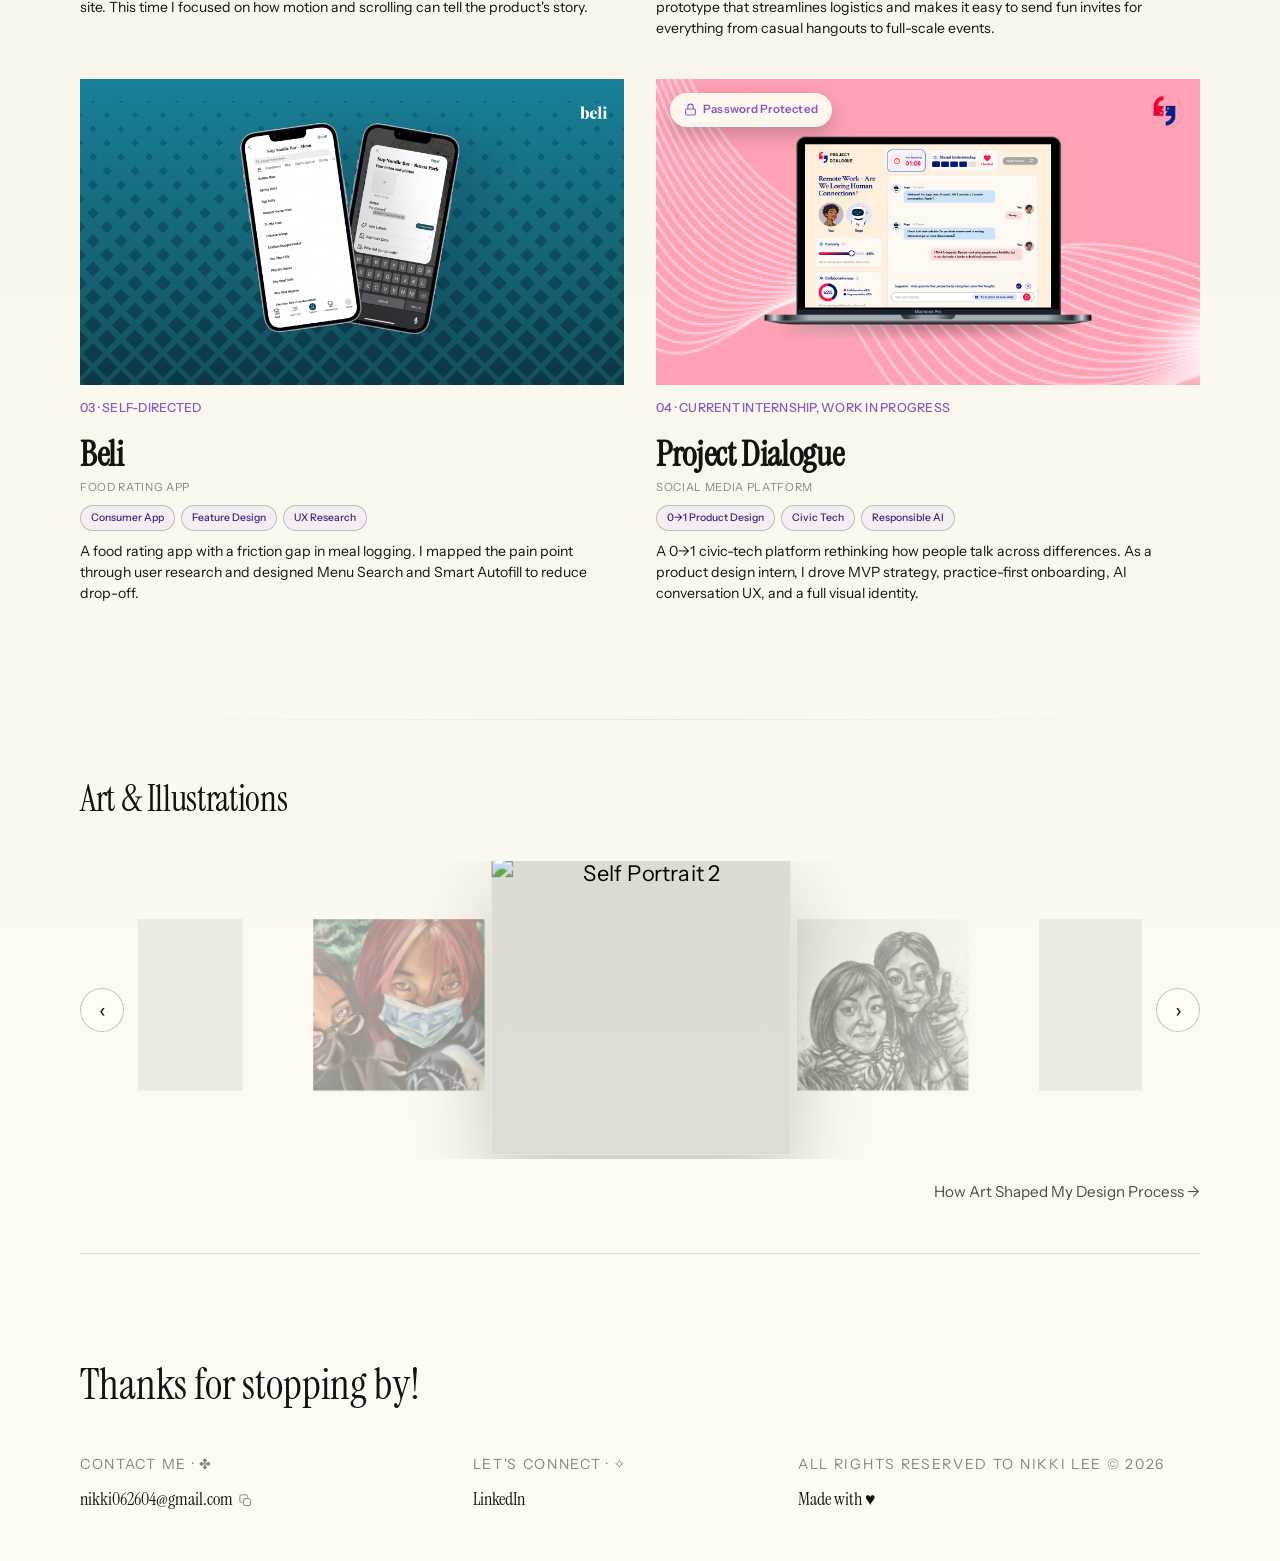
==== commit 9cc7a682: "Redesign case studies in a simplified, visual-first style Rebuild Sorcea Labs, Plana, Beli, and Proj" ====
--- a/index.html
+++ b/index.html
@@ -96,28 +96,32 @@
               data-reveal
             >
               <div class="work-image">
-                <img
-                  src="assets/portfolio/thumb-sorcea.png"
-                  alt="Sorcea Labs website and skincare platform mockups"
-                  loading="lazy"
-                />
+                <video
+                  src="assets/portfolio/thumb-sorcea.mp4"
+                  poster="assets/portfolio/thumb-sorcea-poster.jpg"
+                  data-hover-play
+                  muted
+                  loop
+                  playsinline
+                  preload="metadata"
+                  aria-label="Sorcea Labs redesign on a MacBook over a blue gradient"
+                ></video>
               </div>
               <div class="work-copy">
-                <p class="project-index">01 · Internship</p>
+                <p class="project-index">01 · Redesign after internship</p>
                 <h2>Sorcea Labs</h2>
                 <p class="project-subtitle">
-                  Personalized Skincare & Market Intelligence Platform
+                  B2B Website Redesign for a Skincare Market Intelligence Platform
                 </p>
                 <div class="tag-row sorcea-card-tags" aria-label="Project tags">
-                  <span>Beauty Tech Startup</span>
-                  <span>B2B & B2C</span>
-                  <span>Market Intelligence</span>
+                  <span>Redesign</span>
+                  <span>Scroll &amp; Motion</span>
+                  <span>B2B</span>
                 </div>
                 <p>
-                  A beauty-tech startup navigating a rebrand across two
-                  audiences. I redesigned the B2B business site for partner
-                  credibility and the B2C skincare platform to build consumer
-                  confidence.
+                  I interned at Sorcea Labs in 2025, then came back on my own to
+                  redesign its B2B site. This time I focused on how motion and
+                  scrolling can tell the product's story.
                 </p>
               </div>
             </a>
@@ -203,7 +207,7 @@
                 </p>
               </div>
               <div class="work-copy">
-                <p class="project-index">04 · Current Internship</p>
+                <p class="project-index">04 · Current internship, work in progress</p>
                 <h2>Project Dialogue</h2>
                 <p class="project-subtitle">Social Media Platform</p>
                 <div
--- a/styles.css
+++ b/styles.css
@@ -2864,6 +2864,10 @@
   filter: none;
 }
 
+.plana-hero-art img {
+  width: 100%;
+}
+
 .subsection {
   margin-top: clamp(56px, 8vw, 100px);
 }
@@ -8743,3 +8747,2455 @@
     grid-row: auto;
   }
 }
+
+/* ── Sorcea redesign: disclosure line + tall video placeholder ── */
+.case-disclosure {
+  margin: 0;
+  font-size: 0.9rem;
+  font-style: italic;
+  color: var(--muted);
+}
+.asset-placeholder--tall {
+  min-height: clamp(320px, 45vw, 560px);
+  margin-bottom: 24px;
+}
+
+.scroll-video {
+  display: block;
+  width: 100%;
+  height: auto;
+  margin-bottom: 24px;
+  border-radius: 12px;
+  box-shadow: 0 18px 50px rgba(17, 20, 16, 0.14);
+  background: #ececec;
+}
+
+.moment-clip {
+  display: block;
+  width: 100%;
+  height: auto;
+  margin-top: 16px;
+  border-radius: 8px;
+  background: #ececec;
+}
+
+.moment-feature {
+  margin-top: clamp(36px, 5vw, 64px);
+}
+.moment-feature h3 {
+  margin: 4px 0 8px;
+}
+.moment-feature > p:not(.section-kicker) {
+  max-width: 60ch;
+}
+.moment-feature .moment-clip {
+  margin-top: 20px;
+  border-radius: 12px;
+  box-shadow: 0 18px 50px rgba(17, 20, 16, 0.14);
+}
+
+/* ── Sorcea: softer, eased fade from the blue header into the navy page ──
+   The fade band sits below the laptops and extends past the image into the
+   navy padding, so the mockups stay crisp and the blue melts into the page. */
+.sorcea-page .case-cover-art {
+  min-height: 0;
+  padding-bottom: 12vw;
+  background: #4f85a0; /* matches the image's bottom edge so the fade is seamless */
+}
+.sorcea-page .case-cover-art::after {
+  top: 27vw;
+  background: linear-gradient(
+    180deg,
+    rgba(12, 34, 53, 0) 0%,
+    rgba(12, 34, 53, 0.06) 12%,
+    rgba(12, 34, 53, 0.18) 26%,
+    rgba(12, 34, 53, 0.38) 42%,
+    rgba(12, 34, 53, 0.62) 58%,
+    rgba(12, 34, 53, 0.83) 74%,
+    rgba(12, 34, 53, 0.95) 88%,
+    #0c2235 100%
+  );
+}
+@media (max-width: 720px) {
+  .sorcea-page .case-cover-art::after {
+    top: auto;
+    height: 55%;
+  }
+}
+.sorcea-page .case-cover {
+  padding-bottom: 0;
+}
+.sorcea-page .case-hero-intro {
+  border-top: 0;
+  padding-top: 0;
+}
+.sorcea-page .case-hero-intro {
+  padding-top: clamp(28px, 4vw, 48px);
+}
+.sorcea-page .case-cover-art::after {
+  bottom: -2px;
+}
+.sorcea-page .case-cover-art {
+  background: linear-gradient(180deg, #4f85a0 calc(100% - 4px), #0c2235 calc(100% - 4px));
+}
+.sorcea-page .case-hero-intro {
+  margin-top: -2px;
+  position: relative;
+}
+
+/* ── Homepage card: looping video thumbnail ── */
+.work-image video {
+  width: 100%;
+  height: 100%;
+  object-fit: cover;
+  display: block;
+  transition: transform 500ms var(--ease);
+}
+.work-card:hover .work-image video {
+  transform: scale(1.04);
+}
+
+/* ── Sorcea: big intro hero with two devices ── */
+.sorcea-hero {
+  position: relative;
+  overflow: hidden;
+  padding: clamp(110px, 14vw, 170px) 0 0;
+  background: linear-gradient(
+    180deg,
+    #0c2235 0%,
+    #0d3a5e 14%,
+    #1c5478 42%,
+    #3d7797 70%,
+    #4f85a0 84%,
+    #4f85a0 100%
+  );
+}
+.sorcea-hero::after {
+  content: "";
+  position: absolute;
+  left: 0;
+  right: 0;
+  bottom: -2px;
+  height: 34%;
+  pointer-events: none;
+  background: linear-gradient(
+    180deg,
+    rgba(12, 34, 53, 0) 0%,
+    rgba(12, 34, 53, 0.08) 14%,
+    rgba(12, 34, 53, 0.24) 30%,
+    rgba(12, 34, 53, 0.48) 48%,
+    rgba(12, 34, 53, 0.72) 66%,
+    rgba(12, 34, 53, 0.9) 82%,
+    #0c2235 100%
+  );
+}
+.sorcea-hero-top {
+  display: grid;
+  grid-template-columns: minmax(0, 1.1fr) minmax(0, 1fr);
+  gap: clamp(20px, 4vw, 64px);
+  align-items: end;
+}
+.sorcea-hero h1 {
+  margin: 0;
+  color: #fff;
+  font-size: clamp(3.4rem, 10vw, 8.5rem);
+  line-height: 0.92;
+  letter-spacing: -0.04em;
+}
+.sorcea-hero-line {
+  margin: 0;
+  max-width: 34ch;
+  color: rgba(255, 255, 255, 0.82);
+  font-size: clamp(1.05rem, 1.9vw, 1.5rem);
+  line-height: 1.4;
+}
+.sorcea-hero-devices {
+  position: relative;
+  display: flex;
+  justify-content: center;
+  align-items: flex-start;
+  width: min(1240px, 100%);
+  margin: clamp(28px, 4vw, 56px) auto 0;
+  padding-inline: 16px;
+}
+.sorcea-hero-devices .device {
+  display: block;
+  width: 54%;
+  height: auto;
+  filter: drop-shadow(0 30px 40px rgba(6, 20, 34, 0.35));
+}
+.sorcea-hero-devices .device-a {
+  position: relative;
+  z-index: 1;
+  margin-right: -6%;
+  transform: translateY(0);
+}
+.sorcea-hero-devices .device-b {
+  margin-top: clamp(28px, 6vw, 84px);
+}
+.case-fact-note {
+  margin-top: 8px;
+  font-size: 0.82rem;
+  font-style: italic;
+  opacity: 0.75;
+}
+@media (max-width: 720px) {
+  .sorcea-hero-top {
+    grid-template-columns: 1fr;
+    align-items: start;
+  }
+  .sorcea-hero-devices {
+    flex-direction: column;
+    align-items: center;
+  }
+  .sorcea-hero-devices .device {
+    width: 92%;
+  }
+  .sorcea-hero-devices .device-a {
+    margin-right: 0;
+  }
+  .sorcea-hero-devices .device-b {
+    margin-top: -6%;
+  }
+}
+.sorcea-hero-devices {
+  padding-bottom: clamp(60px, 9vw, 130px);
+}
+.sorcea-hero::after {
+  height: 26%;
+}
+
+/* ── Sorcea hero: match site typography, laptops no longer overlap ── */
+.sorcea-hero h1 {
+  font-family: var(--serif);
+  font-weight: 400;
+  font-size: clamp(3.6rem, 10vw, 8.5rem);
+  line-height: 0.95;
+  letter-spacing: -0.02em;
+}
+.sorcea-hero-line {
+  font-family: var(--sans);
+  font-weight: 400;
+}
+.sorcea-hero-devices {
+  width: min(1120px, calc(100vw - 40px));
+  gap: 4%;
+  padding-inline: 0;
+}
+.sorcea-hero-devices .device {
+  width: 46%;
+}
+.sorcea-hero-devices .device-a {
+  margin-right: 0;
+}
+@media (max-width: 720px) {
+  .sorcea-hero-devices .device {
+    width: 92%;
+  }
+  .sorcea-hero-devices .device-b {
+    margin-top: 24px;
+  }
+}
+
+/* ── Sorcea case study: clean, visual-first sections (no cards) ── */
+.sc-section {
+  padding-block: clamp(56px, 9vw, 120px);
+}
+.sc-section h2 {
+  max-width: 20ch;
+  margin: 0 0 clamp(16px, 2.4vw, 28px);
+  color: #fff;
+  font-family: var(--serif);
+  font-weight: 400;
+  font-size: clamp(2.2rem, 5vw, 4rem);
+  line-height: 1.05;
+  letter-spacing: -0.02em;
+}
+#research-title { max-width: 24ch; }
+.sc-lead,
+.sc-text {
+  max-width: 58ch;
+  margin: 0 0 clamp(20px, 3vw, 36px);
+  color: rgba(255, 255, 255, 0.78);
+  font-size: clamp(1rem, 1.5vw, 1.15rem);
+  line-height: 1.6;
+}
+.sc-lead {
+  color: rgba(255, 255, 255, 0.92);
+  font-size: clamp(1.15rem, 2vw, 1.5rem);
+  line-height: 1.5;
+}
+.sc-note {
+  margin: 0;
+  color: rgba(255, 255, 255, 0.5);
+  font-size: 0.82rem;
+  font-style: italic;
+}
+.sc-meta {
+  display: grid;
+  grid-template-columns: repeat(4, minmax(0, 1fr));
+  gap: 20px 32px;
+  margin: 0 0 clamp(32px, 5vw, 56px);
+  padding-block: 20px;
+  border-block: 1px solid rgba(255, 255, 255, 0.14);
+}
+.sc-meta dt {
+  margin: 0 0 6px;
+  color: rgba(255, 255, 255, 0.5);
+  font-size: 0.7rem;
+  letter-spacing: 0.12em;
+  text-transform: uppercase;
+}
+.sc-meta dd {
+  margin: 0;
+  color: #fff;
+  font-size: 0.95rem;
+  line-height: 1.4;
+}
+.sc-figure {
+  margin: clamp(24px, 4vw, 48px) 0 0;
+}
+.sc-figure img,
+.sc-media {
+  display: block;
+  width: 100%;
+  height: auto;
+  border-radius: 12px;
+  box-shadow: 0 24px 60px rgba(4, 14, 24, 0.4);
+}
+.sc-figure figcaption,
+.sc-feature figcaption {
+  margin-top: 12px;
+  color: rgba(255, 255, 255, 0.6);
+  font-size: 0.9rem;
+}
+.sc-feature figcaption strong {
+  color: #fff;
+  font-weight: 600;
+}
+.sc-feature {
+  margin: clamp(40px, 6vw, 80px) 0 0;
+}
+.sc-experience .sc-media {
+  margin-top: clamp(16px, 3vw, 32px);
+}
+.sc-experience .sc-text {
+  margin-top: clamp(40px, 6vw, 80px);
+}
+.sc-list {
+  display: grid;
+  gap: 14px;
+  max-width: 62ch;
+  margin: 0 0 clamp(32px, 5vw, 64px);
+  padding: 0;
+  list-style: none;
+  color: rgba(255, 255, 255, 0.78);
+  font-size: clamp(1rem, 1.5vw, 1.15rem);
+  line-height: 1.5;
+}
+.sc-list strong {
+  display: block;
+  color: #fff;
+  font-weight: 600;
+}
+.sc-quote {
+  max-width: 26ch;
+  margin: 0;
+  color: #fff;
+  font-family: var(--serif);
+  font-size: clamp(1.8rem, 4vw, 3rem);
+  line-height: 1.15;
+  letter-spacing: -0.01em;
+}
+.sc-quote + .back-top {
+  display: inline-block;
+  margin-top: clamp(32px, 5vw, 56px);
+}
+.sc-principles {
+  display: grid;
+  gap: 8px;
+  margin: 0 0 clamp(28px, 4vw, 48px);
+  padding: 0;
+  list-style: none;
+  color: #fff;
+  font-family: var(--serif);
+  font-size: clamp(1.6rem, 3.6vw, 2.8rem);
+  line-height: 1.15;
+}
+.sc-principles span {
+  margin-right: 14px;
+  color: rgba(255, 255, 255, 0.4);
+  font-family: var(--sans);
+  font-size: 0.8rem;
+  letter-spacing: 0.1em;
+  vertical-align: middle;
+}
+.sc-flow {
+  display: flex;
+  flex-wrap: wrap;
+  align-items: center;
+  gap: 10px 14px;
+  margin: 0;
+  color: rgba(255, 255, 255, 0.7);
+  font-size: 0.95rem;
+}
+.sc-flow i {
+  font-style: normal;
+  opacity: 0.5;
+}
+@media (max-width: 720px) {
+  .sc-meta {
+    grid-template-columns: repeat(2, minmax(0, 1fr));
+  }
+}
+
+/* Overview stays in the navy band under the hero; the rest follows the site's cream pages */
+.sc-overview {
+  background: #0c2235;
+  padding-top: clamp(24px, 4vw, 48px);
+}
+.sc-section:not(.sc-overview) h2,
+.sc-section:not(.sc-overview) .sc-quote,
+.sc-section:not(.sc-overview) .sc-principles,
+.sc-section:not(.sc-overview) .sc-list strong,
+.sc-section:not(.sc-overview) .sc-feature figcaption strong {
+  color: var(--ink);
+}
+.sc-section:not(.sc-overview) .sc-text,
+.sc-section:not(.sc-overview) .sc-list,
+.sc-section:not(.sc-overview) .sc-flow {
+  color: var(--ink-soft);
+}
+.sc-section:not(.sc-overview) .sc-figure figcaption,
+.sc-section:not(.sc-overview) .sc-feature figcaption {
+  color: var(--muted);
+}
+.sc-section:not(.sc-overview) .sc-principles span {
+  color: var(--muted);
+}
+.sc-section:not(.sc-overview) .sc-figure img,
+.sc-section:not(.sc-overview) .sc-media {
+  box-shadow: 0 24px 60px rgba(31, 39, 28, 0.16);
+}
+.sc-overview {
+  margin-top: -2px;
+  position: relative;
+}
+
+/* ── Sorcea intro: laptops first, then normal-size title + description ── */
+.sorcea-hero {
+  padding-top: clamp(96px, 11vw, 140px);
+}
+.sc-title {
+  margin: 0 0 8px;
+  color: #fff;
+  font-family: var(--serif);
+  font-weight: 400;
+  font-size: clamp(2rem, 4vw, 3.8rem);
+  line-height: 1.15;
+  letter-spacing: -0.02em;
+}
+.sc-desc {
+  max-width: 52ch;
+  margin: 0 0 clamp(28px, 4vw, 44px);
+  color: rgba(255, 255, 255, 0.82);
+  font-family: var(--sans);
+  font-size: clamp(1rem, 1.5vw, 1.15rem);
+  line-height: 1.5;
+}
+.sc-meta-drove {
+  grid-template-columns: 1fr;
+  margin-top: clamp(20px, 3vw, 32px);
+}
+.sc-meta-drove dd {
+  font-size: 0.95rem;
+}
+
+/* Load animation: laptops rise in, then the text fades up */
+@keyframes sc-rise {
+  from { opacity: 0; transform: translateY(36px) scale(0.97); }
+  to   { opacity: 1; transform: none; }
+}
+@keyframes sc-fade {
+  from { opacity: 0; transform: translateY(14px); }
+  to   { opacity: 1; transform: none; }
+}
+.sorcea-hero-devices .device {
+  opacity: 0;
+  animation: sc-rise 900ms var(--ease) forwards;
+}
+.sorcea-hero-devices .device-a { animation-delay: 120ms; }
+.sorcea-hero-devices .device-b { animation-delay: 380ms; }
+.sc-title,
+.sc-desc {
+  opacity: 0;
+  animation: sc-fade 800ms var(--ease) forwards;
+}
+.sc-title { animation-delay: 700ms; }
+.sc-desc { animation-delay: 860ms; }
+@media (prefers-reduced-motion: reduce) {
+  .sorcea-hero-devices .device,
+  .sc-title,
+  .sc-desc {
+    opacity: 1;
+    animation: none;
+  }
+}
+.sc-overview .sc-meta dt {
+  color: #fff;
+}
+
+/* ── Sorcea: full-width layout, section labels, clear separation ── */
+.sorcea-page .nav.shell,
+.sorcea-page .sc-section > .shell,
+.sorcea-page .sc-jump {
+  width: min(1680px, calc(100vw - 64px));
+}
+.sorcea-hero-devices {
+  width: min(1680px, calc(100vw - 64px));
+}
+.sc-kicker {
+  margin: 0 0 14px;
+  color: var(--muted);
+  font-size: 0.72rem;
+  font-weight: 600;
+  letter-spacing: 0.14em;
+  text-transform: uppercase;
+}
+.sc-overview .sc-kicker {
+  color: #fff;
+}
+.sc-section:not(.sc-overview) {
+  padding-block: 0;
+}
+.sc-section:not(.sc-overview) > .shell {
+  padding-block: clamp(48px, 7vw, 96px);
+  border-top: 1px solid var(--line);
+}
+.sc-section .sc-media,
+.sc-section .sc-figure img {
+  width: 100%;
+}
+.sc-section .sc-text,
+.sc-section .sc-lead,
+.sc-section .sc-list {
+  max-width: 62ch;
+}
+
+/* ── Sorcea: tighter, more centered gutters; titles span the width ── */
+.sorcea-page .nav.shell,
+.sorcea-page .sc-section > .shell,
+.sorcea-page .sc-jump,
+.sorcea-page .sc-preview > .shell,
+.sorcea-hero-devices {
+  width: min(1320px, calc(100vw - clamp(48px, 14vw, 240px)));
+}
+.sc-section h2,
+#research-title {
+  max-width: none;
+}
+.sc-preview {
+  padding-bottom: clamp(24px, 4vw, 48px);
+}
+.sc-preview .sc-media {
+  margin-top: clamp(-8px, -1vw, 0px);
+}
+.sc-quote {
+  max-width: 32ch;
+}
+.sc-meta.sc-meta-drove {
+  margin-top: 0;
+  border-top: 0;
+  padding-top: 4px;
+}
+
+/* ── Sorcea: label-left rows, full-width text, square media, tour labels ── */
+.sc-rows {
+  margin: clamp(28px, 4vw, 48px) 0 0;
+}
+.sc-rows > div {
+  display: grid;
+  grid-template-columns: minmax(120px, 22%) 1fr;
+  gap: 16px 32px;
+  padding-block: clamp(18px, 2.4vw, 28px);
+  border-top: 1px solid var(--line);
+}
+.sc-rows > div:last-child {
+  border-bottom: 1px solid var(--line);
+}
+.sc-rows dt {
+  margin: 0;
+  color: var(--ink);
+  font-size: 0.72rem;
+  font-weight: 600;
+  letter-spacing: 0.14em;
+  text-transform: uppercase;
+}
+.sc-rows dd {
+  margin: 0;
+  color: var(--ink-soft);
+  font-size: clamp(1.1rem, 1.8vw, 1.4rem);
+  line-height: 1.5;
+}
+.sc-overview .sc-rows > div {
+  border-color: rgba(255, 255, 255, 0.14);
+}
+.sc-overview .sc-rows dt {
+  color: #fff;
+}
+.sc-overview .sc-rows dd {
+  color: rgba(255, 255, 255, 0.88);
+}
+@media (max-width: 720px) {
+  .sc-rows > div {
+    grid-template-columns: 1fr;
+  }
+}
+
+/* text spans the full content width */
+.sc-desc,
+.sc-text,
+.sc-lead,
+.sc-list,
+.sc-section .sc-text,
+.sc-section .sc-lead,
+.sc-section .sc-list {
+  max-width: none;
+}
+.sc-text,
+.sc-lead {
+  font-size: clamp(1.1rem, 1.8vw, 1.4rem);
+}
+.sc-desc {
+  font-size: clamp(1.05rem, 1.6vw, 1.25rem);
+}
+.sc-quote {
+  max-width: 36ch;
+  margin-top: clamp(40px, 6vw, 72px);
+}
+
+/* square corners on all case media */
+.sc-media,
+.sc-figure img,
+.sc-feature .sc-media,
+.scroll-video,
+.moment-clip {
+  border-radius: 0;
+}
+
+/* tour labels under the full-scroll video */
+.sc-tour-labels {
+  display: grid;
+  grid-template-columns: repeat(6, minmax(0, 1fr));
+  gap: 0 16px;
+  margin: 0;
+  padding: 0;
+  list-style: none;
+}
+.sc-tour-labels button {
+  display: block;
+  width: 100%;
+  padding: 16px 0 0;
+  border: 0;
+  border-top: 2px solid var(--line);
+  background: none;
+  color: var(--muted);
+  font: inherit;
+  text-align: left;
+  cursor: pointer;
+  transition: color 250ms var(--ease), border-color 250ms var(--ease);
+}
+.sc-tour-labels span {
+  display: block;
+  font-size: 0.7rem;
+  letter-spacing: 0.12em;
+}
+.sc-tour-labels strong {
+  display: block;
+  margin: 4px 0 2px;
+  font-size: 0.95rem;
+  font-weight: 600;
+}
+.sc-tour-labels em {
+  display: block;
+  font-size: 0.8rem;
+  font-style: normal;
+  line-height: 1.35;
+}
+.sc-tour-labels button:hover,
+.sc-tour-labels button.is-active {
+  color: var(--ink);
+}
+.sc-tour-labels button.is-active {
+  border-top-color: var(--ink);
+}
+@media (max-width: 900px) {
+  .sc-tour-labels {
+    grid-template-columns: repeat(3, minmax(0, 1fr));
+    gap: 20px 16px;
+  }
+}
+@media (max-width: 520px) {
+  .sc-tour-labels {
+    grid-template-columns: repeat(2, minmax(0, 1fr));
+  }
+}
+
+/* ── Sorcea: fewer lines, title-style row labels, breathing room, left rail ── */
+.sc-meta {
+  border-top: 0;
+}
+.sc-meta.sc-meta-drove {
+  border-bottom: 0;
+  padding-top: 0;
+}
+.sc-rows > div,
+.sc-rows > div:last-child,
+.sc-overview .sc-rows > div {
+  border: 0;
+}
+.sc-rows > div {
+  padding-block: clamp(14px, 2vw, 22px);
+}
+.sc-rows dt,
+.sc-overview .sc-rows dt {
+  color: var(--ink);
+  font-family: var(--serif);
+  font-size: clamp(1.7rem, 2.8vw, 2.5rem);
+  font-weight: 400;
+  letter-spacing: -0.01em;
+  line-height: 1.1;
+  text-transform: none;
+}
+.sc-overview .sc-rows dt {
+  color: #fff;
+}
+.sc-rows dd,
+.sc-overview .sc-rows dd {
+  font-size: clamp(1rem, 1.3vw, 1.1rem);
+  line-height: 1.6;
+}
+.sc-preview {
+  padding-top: clamp(48px, 7vw, 96px);
+}
+.sc-preview .sc-media {
+  margin-top: 0;
+}
+
+.sc-rail {
+  position: fixed;
+  left: clamp(8px, 1.4vw, 24px);
+  top: 50%;
+  z-index: 60;
+  transform: translateY(-50%);
+  opacity: 0;
+  pointer-events: none;
+  transition: opacity 300ms var(--ease);
+}
+.sc-rail.is-on {
+  opacity: 1;
+  pointer-events: auto;
+}
+.sc-rail ol {
+  display: flex;
+  flex-direction: column;
+  gap: 2px;
+  margin: 0;
+  padding: 8px 4px;
+  list-style: none;
+  border: 1px solid var(--line);
+  border-radius: 999px;
+  background: rgba(255, 253, 244, 0.88);
+  backdrop-filter: blur(12px);
+  box-shadow: 0 10px 30px rgba(24, 32, 22, 0.1);
+}
+.sc-rail a {
+  display: flex;
+  align-items: center;
+  height: 30px;
+  padding: 0 8px;
+  border-radius: 999px;
+  color: var(--muted);
+  font-size: 0.68rem;
+  font-weight: 600;
+  letter-spacing: 0.1em;
+  text-decoration: none;
+  white-space: nowrap;
+  transition: color 200ms var(--ease);
+}
+.sc-rail .lbl {
+  max-width: 0;
+  margin-left: 0;
+  overflow: hidden;
+  opacity: 0;
+  text-transform: uppercase;
+  transition: max-width 300ms var(--ease), margin 300ms var(--ease), opacity 200ms var(--ease);
+}
+.sc-rail:hover .lbl {
+  max-width: 170px;
+  margin-left: 10px;
+  opacity: 1;
+}
+.sc-rail a.is-active,
+.sc-rail a:hover {
+  color: var(--ink);
+}
+.sc-rail a.is-active .num::before {
+  content: "";
+  display: inline-block;
+  width: 5px;
+  height: 5px;
+  margin-right: 5px;
+  border-radius: 50%;
+  background: var(--ink);
+  vertical-align: middle;
+}
+@media (max-width: 1000px) {
+  .sc-rail {
+    display: none;
+  }
+}
+
+/* ── Sorcea: one body size, 20px more gutter, fit-width button, story diagram ── */
+:root {
+  --sc-body: clamp(1rem, 1.15vw, 1.08rem);
+}
+.sorcea-page .nav.shell,
+.sorcea-page .sc-section > .shell,
+.sorcea-page .sc-jump,
+.sorcea-page .sc-preview > .shell,
+.sorcea-hero-devices {
+  width: min(1240px, calc(100vw - clamp(88px, calc(14vw + 40px), 280px)));
+}
+.sc-desc,
+.sc-text,
+.sc-lead,
+.sc-list,
+.sc-rows dd,
+.sc-overview .sc-rows dd,
+.sc-meta dd,
+.sc-flow,
+.sc-approach-text p {
+  font-size: var(--sc-body);
+  line-height: 1.65;
+}
+.sc-lead,
+.sc-text,
+.sc-section .sc-text,
+.sc-section .sc-lead {
+  font-size: var(--sc-body);
+}
+.sc-figure figcaption,
+.sc-feature figcaption {
+  font-size: var(--sc-body);
+}
+
+.sc-proto {
+  display: inline-flex;
+  width: auto;
+  margin: clamp(18px, 2.4vw, 28px) 0 clamp(28px, 4vw, 44px);
+}
+
+.sc-approach {
+  display: grid;
+  grid-template-columns: minmax(0, 1.1fr) minmax(0, 0.9fr);
+  gap: clamp(32px, 6vw, 88px);
+  align-items: start;
+  margin-top: clamp(24px, 4vw, 40px);
+}
+.sc-approach-text p {
+  margin: 0 0 1.1em;
+  color: var(--ink-soft);
+}
+.sc-approach-text strong {
+  color: var(--ink);
+  font-weight: 600;
+}
+.sc-flow-v {
+  position: relative;
+  display: grid;
+  gap: 0;
+  margin: 0;
+  padding: 0;
+  list-style: none;
+}
+.sc-flow-v li {
+  position: relative;
+  display: grid;
+  grid-template-columns: minmax(0, 1fr);
+  gap: 12px;
+  padding-bottom: clamp(28px, 3.4vw, 44px);
+}
+.sc-flow-v li:not(:last-child)::after {
+  content: "↓";
+  position: absolute;
+  left: 50%;
+  bottom: 4px;
+  transform: translateX(-50%);
+  color: var(--muted);
+  font-size: 1.1rem;
+  line-height: 1;
+}
+.sc-flow-v img {
+  display: block;
+  width: 100%;
+  height: auto;
+  border: 1px solid var(--line);
+  box-shadow: 0 14px 34px rgba(31, 39, 28, 0.12);
+}
+.sc-flow-v div span {
+  margin-right: 10px;
+  color: var(--muted);
+  font-size: 0.72rem;
+  font-weight: 600;
+  letter-spacing: 0.12em;
+}
+.sc-flow-v strong {
+  color: var(--ink);
+  font-weight: 600;
+}
+.sc-flow-v em {
+  display: block;
+  margin-top: 2px;
+  color: var(--ink-soft);
+  font-size: 0.95rem;
+  font-style: normal;
+}
+@media (max-width: 900px) {
+  .sc-approach {
+    grid-template-columns: 1fr;
+  }
+}
+
+/* ── Sorcea: split context, highlighted insight, icon story flow, solution shots, quieter rail ── */
+.sc-split {
+  display: grid;
+  grid-template-columns: 1fr 1fr;
+  gap: clamp(24px, 5vw, 72px);
+  align-items: start;
+  margin-top: clamp(24px, 4vw, 40px);
+}
+.sc-split .sc-figure {
+  margin: 0;
+}
+.sc-split .sc-text {
+  margin: 0;
+}
+@media (max-width: 720px) {
+  .sc-split {
+    grid-template-columns: 1fr;
+  }
+}
+.sc-insight strong {
+  color: var(--ink);
+}
+.sc-hl {
+  padding: 0.05em 0.25em;
+  color: var(--ink);
+  background: linear-gradient(180deg, transparent 8%, rgba(127, 152, 126, 0.42) 8%, rgba(127, 152, 126, 0.42) 92%, transparent 92%);
+  -webkit-box-decoration-break: clone;
+  box-decoration-break: clone;
+}
+.sc-shot {
+  margin: clamp(32px, 5vw, 56px) 0 0;
+}
+.sc-shot figcaption strong {
+  color: var(--ink);
+  font-weight: 600;
+}
+.sc-shot + .sc-text {
+  margin-top: clamp(32px, 5vw, 56px);
+}
+
+.sc-flow-v li {
+  grid-template-columns: 52px minmax(0, 1fr);
+  align-items: start;
+  gap: 16px;
+  padding-bottom: clamp(22px, 2.6vw, 32px);
+}
+.sc-flow-v li:not(:last-child)::after {
+  content: "";
+  left: 25px;
+  top: 52px;
+  bottom: 0;
+  width: 1px;
+  height: auto;
+  transform: none;
+  background: var(--line-strong);
+}
+.sc-flow-v .ico {
+  display: grid;
+  place-items: center;
+  width: 52px;
+  height: 52px;
+  border: 1px solid var(--line-strong);
+  border-radius: 50%;
+  background: var(--paper-soft);
+  color: var(--forest);
+}
+.sc-flow-v div {
+  padding-top: 6px;
+}
+.sc-flow-v strong {
+  display: block;
+  font-size: var(--sc-body);
+}
+
+/* left rail: highlight the current number only; labels expand without a pill */
+.sc-rail ol {
+  padding: 0;
+  border: 0;
+  border-radius: 0;
+  background: none;
+  box-shadow: none;
+  backdrop-filter: none;
+  transition: background 200ms var(--ease), box-shadow 200ms var(--ease);
+}
+.sc-rail:hover ol {
+  padding: 8px 6px;
+  border: 1px solid var(--line);
+  border-radius: 4px;
+  background: rgba(255, 253, 244, 0.95);
+  box-shadow: 0 10px 30px rgba(24, 32, 22, 0.1);
+}
+.sc-rail a {
+  border-radius: 0;
+  font-weight: 500;
+}
+.sc-rail a.is-active {
+  color: var(--ink);
+  font-weight: 800;
+}
+.sc-rail a.is-active .num::before {
+  display: none;
+}
+
+/* numbered principles */
+.sc-approach-text p {
+  display: grid;
+  grid-template-columns: clamp(52px, 6vw, 72px) minmax(0, 1fr);
+  gap: 8px 16px;
+  align-items: start;
+  margin: 0 0 clamp(20px, 2.6vw, 30px);
+}
+.sc-approach-text .pn {
+  color: var(--forest);
+  font-family: var(--serif);
+  font-size: clamp(2.2rem, 3.6vw, 3.2rem);
+  line-height: 0.95;
+  letter-spacing: -0.02em;
+}
+.sc-approach-text .pt {
+  padding-top: 4px;
+}
+
+/* glassy, rounded rail when it expands */
+.sc-rail:hover ol {
+  border: 1px solid rgba(255, 255, 255, 0.55);
+  border-radius: 20px;
+  background: linear-gradient(135deg, rgba(255, 255, 255, 0.62), rgba(255, 255, 255, 0.28));
+  -webkit-backdrop-filter: blur(18px) saturate(160%);
+  backdrop-filter: blur(18px) saturate(160%);
+  box-shadow:
+    inset 0 1px 0 rgba(255, 255, 255, 0.7),
+    0 14px 36px rgba(24, 32, 22, 0.16);
+}
+
+/* highlight sweeps in when scrolled into view */
+.sc-hl {
+  background-repeat: no-repeat;
+  background-position: left center;
+  background-size: 0% 100%;
+  transition: background-size 1200ms var(--ease) 250ms;
+}
+.sc-hl.is-on {
+  background-size: 100% 100%;
+}
+@media (prefers-reduced-motion: reduce) {
+  .sc-hl {
+    background-size: 100% 100%;
+    transition: none;
+  }
+}
+
+/* context: text left, captioned image right */
+.sc-split-context .sc-split-text .sc-text {
+  margin: 0 0 1.1em;
+}
+.sc-split-context .sc-split-text .sc-text:last-child {
+  margin-bottom: 0;
+}
+.sc-captioned {
+  margin: 0;
+}
+.sc-captioned img {
+  display: block;
+  width: 100%;
+  height: auto;
+  border: 1px solid var(--line);
+  border-bottom: 0;
+  box-shadow: none;
+}
+.sc-section .sc-captioned figcaption {
+  margin: 0;
+  padding: 10px 14px;
+  border: 1px solid var(--line);
+  background: rgba(35, 45, 35, 0.045);
+  color: var(--ink-soft);
+  font-size: 0.78rem;
+  letter-spacing: 0.06em;
+  line-height: 1.4;
+  text-transform: uppercase;
+}
+
+/* design approach: principles spread to match the height of the flow on the right */
+.sc-approach {
+  align-items: stretch;
+}
+.sc-approach-text {
+  display: flex;
+  flex-direction: column;
+  justify-content: space-between;
+  padding-bottom: clamp(22px, 2.6vw, 32px); /* matches the flow's last-item padding */
+}
+.sc-approach-text p {
+  margin: 0;
+}
+.sc-approach-text .pn {
+  font-size: clamp(2.6rem, 4.4vw, 4rem);
+}
+.sc-approach-text .pt {
+  padding-top: 10px;
+  font-size: var(--sc-body);
+}
+@media (max-width: 900px) {
+  .sc-approach-text {
+    gap: 24px;
+    padding-bottom: 0;
+  }
+}
+
+/* principles: centered against the flow, spaced but not spread edge to edge */
+.sc-approach-text {
+  justify-content: center;
+  gap: clamp(28px, 4vw, 52px);
+}
+
+/* context: text centered against the image; caption is plain */
+.sc-split-context {
+  align-items: center;
+}
+.sc-section .sc-captioned figcaption {
+  text-transform: none;
+  letter-spacing: 0.02em;
+  font-size: 0.85rem;
+}
+
+/* label rows: title sits close to its description, centered on the same line */
+.sc-rows > div {
+  grid-template-columns: clamp(120px, 16vw, 230px) minmax(0, 1fr);
+  align-items: center;
+  column-gap: clamp(12px, 2vw, 24px);
+}
+@media (max-width: 720px) {
+  .sc-rows > div {
+    grid-template-columns: 1fr;
+    align-items: start;
+  }
+}
+
+/* principles set in the title font */
+.sc-approach-text .pt {
+  font-family: var(--serif);
+  font-weight: 400;
+  color: var(--ink-soft);
+  font-size: clamp(1.15rem, 1.7vw, 1.4rem);
+  line-height: 1.35;
+  padding-top: 6px;
+}
+.sc-approach-text .pt strong {
+  display: block;
+  margin-bottom: 4px;
+  color: var(--ink);
+  font-family: var(--serif);
+  font-weight: 400;
+  font-size: clamp(1.7rem, 2.8vw, 2.5rem);
+  line-height: 1.1;
+  letter-spacing: -0.01em;
+}
+
+/* center the prototype button under the tour labels */
+.sc-proto {
+  display: flex;
+  width: fit-content;
+  margin-inline: auto;
+}
+
+/* principle numbers centered against their text */
+.sc-approach-text p {
+  align-items: center;
+}
+.sc-approach-text .pt {
+  padding-top: 0;
+}
+.sc-approach-text .pn {
+  line-height: 1;
+}
+
+/* ══ Plana: same simplified layout as Sorcea, in Plana's coral and red ══ */
+.plana-page .nav.shell,
+.plana-page .sc-section > .shell,
+.plana-page .sc-preview > .shell,
+.plana-page .plana-hero-devices {
+  width: min(1240px, calc(100vw - clamp(88px, calc(14vw + 40px), 280px)));
+}
+.plana-hero {
+  position: relative;
+  overflow: hidden;
+  padding: clamp(96px, 11vw, 140px) 0 0;
+  background: linear-gradient(180deg, #ff6f6f 0%, #ff8383 30%, #ff9f9a 58%, #ffc4bf 82%, #ffe4e1 100%);
+}
+.plana-hero-devices {
+  display: flex;
+  align-items: flex-start;
+  justify-content: center;
+  gap: clamp(20px, 5vw, 72px);
+  margin: 0 auto;
+  padding-bottom: clamp(48px, 7vw, 100px);
+}
+.plana-hero-devices .device {
+  display: block;
+  width: clamp(170px, 22vw, 300px);
+  height: auto;
+  filter: drop-shadow(0 28px 36px rgba(120, 20, 20, 0.28));
+  opacity: 0;
+  animation: sc-rise 900ms var(--ease) forwards;
+}
+.plana-hero-devices .device-a { animation-delay: 120ms; }
+.plana-hero-devices .device-b {
+  margin-top: clamp(28px, 5vw, 72px);
+  animation-delay: 380ms;
+}
+@media (prefers-reduced-motion: reduce) {
+  .plana-hero-devices .device {
+    opacity: 1;
+    animation: none;
+  }
+}
+
+/* overview sits on the light coral band with dark text */
+.plana-page .sc-overview {
+  background: #ffe4e1;
+}
+.plana-page .sc-overview .sc-kicker,
+.plana-page .sc-overview .sc-title,
+.plana-page .sc-overview .sc-meta dt,
+.plana-page .sc-overview .sc-meta dd,
+.plana-page .sc-overview .sc-rows dt {
+  color: var(--ink);
+}
+.plana-page .sc-overview .sc-desc,
+.plana-page .sc-overview .sc-rows dd {
+  color: var(--ink-soft);
+}
+.plana-page .sc-overview .sc-meta {
+  border-color: rgba(205, 0, 0, 0.18);
+}
+.plana-page .sc-kicker {
+  color: #b00000;
+}
+.plana-page .sc-overview .sc-kicker {
+  color: #b00000;
+}
+.plana-page .sc-hl {
+  background-image: linear-gradient(180deg, transparent 8%, rgba(255, 111, 111, 0.4) 8%, rgba(255, 111, 111, 0.4) 92%, transparent 92%);
+}
+.plana-page .prototype-button {
+  background: #cd0000;
+  border-color: #cd0000;
+  color: #fff;
+}
+
+/* prototype GIFs */
+.plana-preview {
+  padding-top: clamp(48px, 7vw, 96px);
+}
+.plana-gifs {
+  display: flex;
+  align-items: flex-start;
+  justify-content: center;
+  gap: clamp(24px, 6vw, 88px);
+}
+.plana-gifs figure {
+  width: clamp(220px, 26vw, 320px);
+  margin: 0;
+}
+.plana-gifs img {
+  display: block;
+  width: 100%;
+  height: auto;
+  border-radius: 29.6px;
+  background: #fbf5f1;
+}
+.plana-gifs figcaption {
+  margin-top: 14px;
+  color: var(--ink-soft);
+  font-size: var(--sc-body);
+  line-height: 1.5;
+}
+.plana-gifs figcaption strong {
+  color: var(--ink);
+  font-weight: 600;
+}
+@media (max-width: 720px) {
+  .plana-gifs {
+    flex-direction: column;
+    align-items: center;
+  }
+}
+
+/* define statement and design image groups */
+.sc-hmw {
+  max-width: none;
+  font-size: clamp(1.9rem, 3.8vw, 3.2rem);
+  line-height: 1.15;
+}
+.plana-shots {
+  display: grid;
+  gap: clamp(12px, 1.6vw, 20px);
+  align-items: start;
+  margin: clamp(24px, 4vw, 40px) 0 0;
+}
+.plana-shots-3 { grid-template-columns: repeat(3, minmax(0, 1fr)); }
+.plana-shots-4 { grid-template-columns: repeat(4, minmax(0, 1fr)); }
+.plana-shots-5 { grid-template-columns: repeat(5, minmax(0, 1fr)); }
+.plana-shots img {
+  display: block;
+  width: 100%;
+  height: auto;
+  border: 1px solid var(--line);
+}
+.plana-shots.plana-phones img {
+  border: 0;
+  filter: drop-shadow(0 14px 24px rgba(120, 30, 30, 0.14));
+}
+.plana-shots figcaption {
+  grid-column: 1 / -1;
+  margin-top: 4px;
+  color: var(--muted);
+  font-size: 0.85rem;
+}
+.plana-step {
+  margin-top: clamp(40px, 6vw, 72px);
+}
+@media (max-width: 900px) {
+  .plana-shots-4,
+  .plana-shots-5 { grid-template-columns: repeat(2, minmax(0, 1fr)); }
+}
+@media (max-width: 720px) {
+  .plana-shots-3 { grid-template-columns: repeat(2, minmax(0, 1fr)); }
+}
+
+/* ── Plana: uniform screen sizes that fit the viewport, collage, stacked titles, numbered metrics ── */
+:root {
+  --shot-h: min(76vh, 620px);
+}
+/* every row of screens: equal-size cells, each one fits on screen */
+.plana-shots {
+  align-items: center;
+}
+.plana-shots img,
+.plana-shots.plana-phones img {
+  width: 100%;
+  height: var(--shot-h);
+  object-fit: contain;
+  border: 0;
+  filter: none;
+}
+.plana-shots.plana-phones img {
+  filter: drop-shadow(0 12px 22px rgba(120, 30, 30, 0.14));
+}
+.plana-gifs {
+  align-items: center;
+}
+.plana-gifs figure {
+  width: auto;
+}
+.plana-gifs img {
+  width: auto;
+  height: var(--shot-h);
+  max-width: 100%;
+}
+@media (max-width: 720px) {
+  .plana-shots img,
+  .plana-shots.plana-phones img,
+  .plana-gifs img {
+    height: auto;
+    max-height: var(--shot-h);
+  }
+}
+
+/* inspiration images as a collage */
+.plana-collage {
+  display: block;
+  column-count: 4;
+  column-gap: 16px;
+  margin: clamp(24px, 4vw, 40px) 0 0;
+}
+.plana-collage img {
+  display: block;
+  width: 100%;
+  height: auto;
+  margin: 0 0 16px;
+  break-inside: avoid;
+  border: 1px solid var(--line);
+}
+@media (max-width: 900px) {
+  .plana-collage { column-count: 2; }
+}
+
+/* titles first, paragraphs underneath (overview keeps its side-by-side rows) */
+.plana-page .sc-section:not(.sc-overview) .sc-rows > div {
+  grid-template-columns: 1fr;
+  row-gap: 6px;
+  align-items: start;
+}
+.plana-page .sc-section:not(.sc-overview) .sc-rows dd {
+  max-width: none;
+}
+
+/* numbered metrics */
+.plana-metrics {
+  display: grid;
+  grid-template-columns: repeat(2, minmax(0, 1fr));
+  gap: clamp(28px, 4vw, 52px) clamp(28px, 5vw, 72px);
+  margin: clamp(28px, 4vw, 44px) 0 0;
+  padding: 0;
+  list-style: none;
+}
+.plana-metrics li {
+  display: grid;
+  grid-template-columns: clamp(52px, 6vw, 72px) minmax(0, 1fr);
+  gap: 16px;
+  align-items: center;
+}
+.plana-metrics .pn {
+  color: #cd0000;
+  font-family: var(--serif);
+  font-size: clamp(2.6rem, 4.4vw, 4rem);
+  line-height: 1;
+  letter-spacing: -0.02em;
+}
+.plana-metrics strong {
+  display: block;
+  margin-bottom: 4px;
+  color: var(--ink);
+  font-family: var(--serif);
+  font-size: clamp(1.5rem, 2.4vw, 2.1rem);
+  font-weight: 400;
+  line-height: 1.1;
+}
+.plana-metrics span:not(.pn) {
+  display: block;
+  color: var(--ink-soft);
+  font-size: var(--sc-body);
+  line-height: 1.6;
+}
+@media (max-width: 720px) {
+  .plana-metrics { grid-template-columns: 1fr; }
+}
+.plana-gifs figure {
+  width: fit-content;
+}
+.plana-gifs figcaption {
+  width: 0;
+  min-width: 100%;
+}
+.plana-collage {
+  column-count: 5;
+}
+@media (max-width: 1000px) {
+  .plana-collage { column-count: 3; }
+}
+@media (max-width: 640px) {
+  .plana-collage { column-count: 2; }
+}
+
+/* View Other Work: match the homepage cards (square image, serif name, nothing else) */
+.small-work-card {
+  padding: 0;
+  border: 0;
+  border-radius: 0;
+  background: none;
+  box-shadow: none;
+}
+.small-work-card:hover,
+.small-work-card:focus-visible {
+  transform: none;
+  box-shadow: none;
+}
+.small-work-card .work-image img {
+  border-radius: 0;
+}
+.small-work-card:hover .work-image img,
+.small-work-card:focus-visible .work-image img {
+  transform: scale(1.04);
+}
+.small-work-card h3 {
+  margin: 14px 0 0;
+  color: var(--ink);
+  font-family: var(--serif);
+  font-size: clamp(1.5rem, 2.4vw, 2rem);
+  font-weight: 400;
+  line-height: 1.15;
+  letter-spacing: -0.01em;
+}
+
+/* wireframes and first mockups get a border around the image itself */
+.plana-shots.plana-bordered img,
+.plana-shots.plana-phones.plana-bordered img {
+  width: auto;
+  max-width: 100%;
+  height: var(--shot-h);
+  justify-self: center;
+  border: 1px solid var(--line-strong);
+  filter: none;
+  box-shadow: none;
+}
+@media (max-width: 720px) {
+  .plana-shots.plana-bordered img,
+  .plana-shots.plana-phones.plana-bordered img {
+    height: auto;
+    max-height: var(--shot-h);
+  }
+}
+
+/* mood board: two-column gallery */
+.plana-collage {
+  column-count: 2;
+  max-width: 860px;
+  margin-inline: auto;
+}
+@media (max-width: 1000px) {
+  .plana-collage { column-count: 2; }
+}
+@media (max-width: 640px) {
+  .plana-collage { column-count: 1; }
+}
+
+/* wireframes and first mockups: tighter rows, centered */
+.plana-shots.plana-bordered {
+  grid-template-columns: repeat(3, max-content);
+  justify-content: center;
+  gap: clamp(10px, 1.6vw, 20px);
+}
+.plana-shots.plana-bordered figcaption {
+  justify-self: start;
+}
+.plana-shots.plana-wireframes img {
+  height: calc(var(--shot-h) * 0.86);
+}
+@media (max-width: 720px) {
+  .plana-shots.plana-bordered {
+    grid-template-columns: repeat(2, minmax(0, 1fr));
+  }
+  .plana-shots.plana-wireframes img {
+    height: auto;
+  }
+}
+
+/* mood board: three columns */
+.plana-collage {
+  column-count: 3;
+  max-width: 1040px;
+}
+@media (max-width: 1000px) {
+  .plana-collage { column-count: 3; }
+}
+@media (max-width: 640px) {
+  .plana-collage { column-count: 2; }
+}
+
+/* mood board: three columns of about equal height, tallest image alone in the middle */
+.plana-mood {
+  display: grid;
+  grid-template-columns: 1fr 1.4fr 1fr;
+  gap: 16px;
+  align-items: start;
+  max-width: 1040px;
+  margin: clamp(24px, 4vw, 40px) auto 0;
+}
+.plana-mood > div {
+  display: grid;
+  gap: 16px;
+}
+.plana-mood img {
+  display: block;
+  width: 100%;
+  height: auto;
+  border: 1px solid var(--line);
+}
+@media (max-width: 640px) {
+  .plana-mood {
+    grid-template-columns: 1fr;
+  }
+}
+
+.small-work-type {
+  margin: 6px 0 0;
+  color: var(--ink-soft);
+  font-family: var(--sans);
+  font-size: 0.72rem;
+  font-weight: 600;
+  letter-spacing: 0.12em;
+  text-transform: uppercase;
+}
+.small-work-type {
+  margin-top: 3px;
+  color: var(--muted);
+  font-size: 0.7rem;
+  font-weight: 400;
+}
+
+/* ══ Beli: same simplified layout, in Beli's blue and teal ══ */
+.beli-page .nav.shell,
+.beli-page .sc-section > .shell,
+.beli-page .sc-preview > .shell,
+.beli-page .plana-hero-devices {
+  width: min(1240px, calc(100vw - clamp(88px, calc(14vw + 40px), 280px)));
+}
+.beli-hero {
+  position: relative;
+  overflow: hidden;
+  padding: clamp(96px, 11vw, 140px) 0 0;
+  background: linear-gradient(180deg, #78abff 0%, #8fb9ff 30%, #a8c8ff 58%, #bcd6fb 82%, #c8dff8 100%);
+}
+.beli-page .plana-hero-devices .device {
+  filter: drop-shadow(0 28px 36px rgba(20, 50, 110, 0.28));
+}
+.beli-page .sc-overview {
+  background: #c8dff8;
+}
+.beli-page .sc-overview .sc-kicker,
+.beli-page .sc-overview .sc-title,
+.beli-page .sc-overview .sc-meta dt,
+.beli-page .sc-overview .sc-meta dd,
+.beli-page .sc-overview .sc-rows dt {
+  color: var(--ink);
+}
+.beli-page .sc-overview .sc-desc,
+.beli-page .sc-overview .sc-rows dd {
+  color: var(--ink-soft);
+}
+.beli-page .sc-overview .sc-meta {
+  border-color: rgba(23, 80, 92, 0.22);
+}
+.beli-page .sc-kicker,
+.beli-page .sc-overview .sc-kicker {
+  color: #17505c;
+}
+.beli-page .sc-hl {
+  background-image: linear-gradient(180deg, transparent 8%, rgba(94, 160, 255, 0.35) 8%, rgba(94, 160, 255, 0.35) 92%, transparent 92%);
+}
+.beli-page .prototype-button {
+  background: #17505c;
+  border-color: #17505c;
+  color: #fff;
+}
+.sc-proto-inline {
+  display: inline-flex;
+  width: auto;
+  margin: 14px 0 0;
+}
+.beli-page .plana-metrics .pn {
+  color: #17505c;
+}
+
+/* prototype GIFs and phone pairs: no frame styling, phones already have their own shape */
+.beli-page .plana-gifs img {
+  border-radius: 0;
+  background: none;
+}
+.beli-duo {
+  margin-top: clamp(24px, 4vw, 40px);
+}
+.beli-duo img {
+  filter: drop-shadow(0 14px 24px rgba(20, 50, 110, 0.18));
+}
+
+/* research stats */
+.beli-stats {
+  display: grid;
+  grid-template-columns: repeat(3, minmax(0, 1fr));
+  gap: clamp(24px, 4vw, 56px);
+  margin: clamp(28px, 4vw, 44px) 0 0;
+}
+.beli-stats p {
+  margin: 0;
+  color: var(--ink-soft);
+  font-size: var(--sc-body);
+  line-height: 1.6;
+}
+.beli-label,
+.beli-sub {
+  color: var(--muted);
+  font-size: 0.72rem;
+  font-weight: 600;
+  letter-spacing: 0.14em;
+  text-transform: uppercase;
+}
+.beli-stats .beli-label {
+  color: #17505c;
+  margin-bottom: 6px;
+}
+.beli-stats .beli-figure {
+  margin: 0 0 8px;
+  color: var(--ink);
+  font-family: var(--serif);
+  font-size: clamp(2.6rem, 4.6vw, 4rem);
+  line-height: 1;
+  letter-spacing: -0.02em;
+}
+.beli-quotes {
+  display: grid;
+  grid-template-columns: repeat(2, minmax(0, 1fr));
+  gap: clamp(24px, 4vw, 56px);
+  margin: clamp(36px, 5vw, 64px) 0 0;
+}
+.beli-quotes blockquote {
+  margin: 0;
+  padding-left: 18px;
+  border-left: 2px solid #17505c;
+  color: var(--ink);
+  font-family: var(--serif);
+  font-size: clamp(1.15rem, 1.7vw, 1.4rem);
+  line-height: 1.4;
+}
+.beli-quotes cite {
+  display: block;
+  margin-top: 10px;
+  color: var(--muted);
+  font-family: var(--sans);
+  font-size: 0.8rem;
+  font-style: normal;
+  letter-spacing: 0.06em;
+  text-transform: uppercase;
+}
+
+/* ideation approaches */
+.beli-approaches {
+  display: grid;
+  grid-template-columns: repeat(3, minmax(0, 1fr));
+  gap: clamp(24px, 4vw, 56px);
+  margin: clamp(28px, 4vw, 44px) 0;
+}
+.beli-approaches h3 {
+  margin: 0 0 14px;
+  color: var(--ink);
+  font-family: var(--serif);
+  font-size: clamp(1.5rem, 2.4vw, 2.1rem);
+  font-weight: 400;
+  line-height: 1.1;
+}
+.beli-approaches .beli-sub {
+  margin: 14px 0 6px;
+}
+.beli-approaches ul {
+  margin: 0;
+  padding-left: 1.1em;
+  color: var(--ink-soft);
+  font-size: var(--sc-body);
+  line-height: 1.55;
+}
+.beli-approaches li + li {
+  margin-top: 4px;
+}
+
+/* wide images: whole image on screen, bordered */
+.beli-wide {
+  margin: clamp(20px, 3vw, 32px) 0 0;
+}
+.beli-wide img {
+  display: block;
+  width: auto;
+  max-width: 100%;
+  max-height: min(80vh, 720px);
+  margin-inline: auto;
+  border: 1px solid var(--line);
+  box-shadow: none;
+}
+.beli-wide figcaption {
+  text-align: center;
+}
+
+/* titles first, paragraphs underneath, same as Plana */
+.beli-page .sc-section:not(.sc-overview) .sc-rows > div {
+  grid-template-columns: 1fr;
+  row-gap: 6px;
+  align-items: start;
+}
+.beli-page .sc-section:not(.sc-overview) .sc-rows dd {
+  max-width: none;
+}
+@media (max-width: 900px) {
+  .beli-stats,
+  .beli-approaches,
+  .beli-quotes {
+    grid-template-columns: 1fr;
+  }
+}
+.beli-page .plana-preview .plana-gifs img {
+  mix-blend-mode: multiply;
+}
+
+/* Beli GIFs have white backgrounds, so give their whole band a white background */
+.beli-page .plana-preview {
+  background: #fff;
+  padding-bottom: clamp(48px, 7vw, 96px);
+}
+.beli-page .plana-preview .plana-gifs img {
+  mix-blend-mode: normal;
+  background: #fff;
+}
+.beli-page .plana-preview,
+.beli-page .plana-preview .plana-gifs img {
+  background: #fcfcff; /* exact background color of the GIFs */
+}
+.beli-page .plana-gifs {
+  align-items: flex-start;
+}
+.plana-gifs .sc-proto-inline {
+  display: flex;
+  width: fit-content;
+  margin-inline: auto;
+}
+
+/* research stat icons */
+.beli-ico {
+  display: flex;
+  align-items: center;
+  height: 52px;
+  margin-bottom: 14px;
+  color: #17505c;
+}
+.beli-people {
+  gap: 2px;
+}
+.beli-people span {
+  display: block;
+  line-height: 0;
+}
+.beli-people .off {
+  opacity: 0.25;
+}
+.beli-circle {
+  justify-content: center;
+  width: 52px;
+  border: 1px solid rgba(23, 80, 92, 0.35);
+  border-radius: 50%;
+  background: var(--paper-soft);
+}
+.beli-faded {
+  color: rgba(23, 80, 92, 0.55);
+}
+
+/* ideation approaches in boxes */
+.beli-approaches > div {
+  padding: clamp(18px, 2.4vw, 28px);
+  border: 1px solid var(--line-strong);
+  border-radius: 4px;
+  background: rgba(255, 255, 255, 0.6);
+}
+
+/* Beli: keep the cursor glow from showing over the white GIF band */
+.beli-page .plana-preview {
+  position: relative;
+  z-index: 1;
+}
+.beli-page .plana-gifs figcaption {
+  min-height: calc(var(--sc-body) * 1.5 * 4);
+}
+
+/* ideation cards: friendlier, still clean */
+.beli-approaches {
+  align-items: stretch;
+}
+.beli-approaches > .beli-approach,
+.beli-approaches > div {
+  position: relative;
+  display: flex;
+  flex-direction: column;
+  padding: clamp(20px, 2.6vw, 30px);
+  border: 1px solid rgba(23, 80, 92, 0.16);
+  border-top: 4px solid var(--accent, #17505c);
+  border-radius: 16px;
+  background: #fff;
+  box-shadow: 0 10px 26px rgba(23, 80, 92, 0.08);
+  transition: transform 220ms var(--ease), box-shadow 220ms var(--ease);
+}
+.beli-approaches > .beli-approach:hover {
+  transform: translateY(-4px);
+  box-shadow: 0 18px 38px rgba(23, 80, 92, 0.14);
+}
+.beli-approaches > .beli-approach:nth-child(1) { --accent: #17505c; --tint: #dcebee; }
+.beli-approaches > .beli-approach:nth-child(2) { --accent: #4f8fee; --tint: #e0ecff; }
+.beli-approaches > .beli-approach:nth-child(3) { --accent: #9aa7b4; --tint: #eceff2; }
+.beli-approach-top {
+  display: flex;
+  align-items: center;
+  justify-content: space-between;
+  gap: 10px;
+  margin-bottom: 14px;
+}
+.beli-approach-ico {
+  display: grid;
+  place-items: center;
+  width: 48px;
+  height: 48px;
+  border-radius: 50%;
+  background: var(--tint, #dcebee);
+  color: var(--accent, #17505c);
+}
+.beli-pick {
+  padding: 5px 10px;
+  border-radius: 999px;
+  background: var(--tint, #dcebee);
+  color: var(--accent, #17505c);
+  font-size: 0.68rem;
+  font-weight: 700;
+  letter-spacing: 0.08em;
+  text-transform: uppercase;
+  white-space: nowrap;
+}
+.beli-approach:nth-child(2) .beli-pick {
+  color: #2f68c4;
+}
+.beli-approaches ul {
+  padding-left: 0;
+  list-style: none;
+}
+.beli-approaches li {
+  position: relative;
+  padding-left: 1.6em;
+}
+.beli-approaches .beli-sub + ul li::before {
+  position: absolute;
+  left: 0;
+  top: 0;
+  font-weight: 700;
+}
+.beli-approaches .beli-sub:nth-of-type(1) + ul li::before {
+  content: "✓";
+  color: #2f8f6b;
+}
+.beli-approaches .beli-sub:nth-of-type(2) + ul li::before {
+  content: "✕";
+  color: #d9705f;
+}
+
+/* ideation cards: shorter and tighter */
+.beli-approaches > .beli-approach {
+  padding: 16px 18px 14px;
+  border-radius: 14px;
+}
+.beli-approach-head {
+  display: flex;
+  align-items: center;
+  gap: 12px;
+  margin-bottom: 10px;
+}
+.beli-approach-head h3 {
+  margin: 0;
+  font-size: clamp(1.25rem, 1.9vw, 1.6rem);
+}
+.beli-approach-head .beli-approach-ico {
+  flex: none;
+  width: 40px;
+  height: 40px;
+}
+.beli-approaches .beli-sub {
+  margin: 8px 0 4px;
+  font-size: 0.66rem;
+}
+.beli-approaches ul {
+  font-size: 0.92rem;
+  line-height: 1.4;
+}
+.beli-approaches li + li {
+  margin-top: 2px;
+}
+.beli-approaches {
+  gap: clamp(14px, 2vw, 24px);
+}
+
+/* button hover states: darker fill, lift, and a colored glow on each case study */
+.prototype-button {
+  transition: transform 200ms var(--ease), box-shadow 200ms var(--ease), background-color 200ms ease;
+}
+.sorcea-page .prototype-button:hover,
+.sorcea-page .prototype-button:focus-visible {
+  background: #1d4568;
+  transform: translateY(-2px);
+  box-shadow: 0 12px 26px rgba(12, 34, 53, 0.32);
+}
+.plana-page .prototype-button:hover,
+.plana-page .prototype-button:focus-visible {
+  background: #a30000;
+  border-color: #a30000;
+  transform: translateY(-2px);
+  box-shadow: 0 12px 26px rgba(205, 0, 0, 0.3);
+}
+.beli-page .prototype-button:hover,
+.beli-page .prototype-button:focus-visible {
+  background: #0d3d49;
+  border-color: #0d3d49;
+  transform: translateY(-2px);
+  box-shadow: 0 12px 26px rgba(23, 80, 92, 0.34);
+}
+.prototype-button:active {
+  transform: translateY(0);
+  box-shadow: none;
+}
+
+/* research stats and quotes in boxes, matching the ideation cards */
+.beli-stats > div,
+.beli-quotes blockquote {
+  padding: clamp(18px, 2.4vw, 28px);
+  border: 1px solid rgba(23, 80, 92, 0.16);
+  border-top: 4px solid var(--accent, #17505c);
+  border-radius: 14px;
+  background: #fff;
+  box-shadow: 0 10px 26px rgba(23, 80, 92, 0.08);
+  transition: transform 220ms var(--ease), box-shadow 220ms var(--ease);
+}
+.beli-stats > div:hover,
+.beli-quotes blockquote:hover {
+  transform: translateY(-4px);
+  box-shadow: 0 18px 38px rgba(23, 80, 92, 0.14);
+}
+.beli-stats > div:nth-child(1) { --accent: #17505c; }
+.beli-stats > div:nth-child(2) { --accent: #4f8fee; }
+.beli-stats > div:nth-child(3) { --accent: #9aa7b4; }
+.beli-quotes blockquote:nth-child(1) { --accent: #4f8fee; }
+.beli-quotes blockquote:nth-child(2) { --accent: #17505c; }
+.beli-quotes blockquote {
+  padding-left: clamp(18px, 2.4vw, 28px);
+  border-left: 1px solid rgba(23, 80, 92, 0.16);
+}
+
+/* quotes stay open (no box), just a teal rule on the left */
+.beli-quotes blockquote,
+.beli-quotes blockquote:hover {
+  padding: 0 0 0 18px;
+  border: 0;
+  border-left: 2px solid #17505c;
+  border-radius: 0;
+  background: none;
+  box-shadow: none;
+  transform: none;
+}
+
+/* ══ Project Dialogue: same simplified layout, pink and navy, clearly a work in progress ══ */
+body.dialogue-page {
+  background: #fff5f7;
+}
+.dialogue-page .nav.shell,
+.dialogue-page .sc-section > .shell,
+.dialogue-page .sc-preview > .shell {
+  width: min(1240px, calc(100vw - clamp(88px, calc(14vw + 40px), 280px)));
+}
+.dlg-hero {
+  position: relative;
+  overflow: hidden;
+  padding: clamp(96px, 11vw, 140px) 0 0;
+  background: #ffa1b4; /* exact background color of the hero image */
+}
+.dlg-hero::after {
+  content: "";
+  position: absolute;
+  left: 0;
+  right: 0;
+  bottom: -2px;
+  height: 36%;
+  pointer-events: none;
+  background: linear-gradient(180deg, rgba(255, 220, 230, 0) 0%, rgba(255, 220, 230, 0.35) 40%, rgba(255, 220, 230, 0.8) 75%, #ffdce6 100%);
+}
+.dlg-hero-inner {
+  display: flex;
+  flex-direction: column;
+  align-items: center;
+  width: min(1240px, calc(100vw - clamp(88px, calc(14vw + 40px), 280px)));
+  margin: 0 auto;
+  padding-bottom: clamp(40px, 6vw, 90px);
+}
+.dlg-pill {
+  display: inline-block;
+  margin-bottom: clamp(12px, 2vw, 24px);
+  padding: 7px 16px;
+  border-radius: 999px;
+  background: #011a47;
+  color: #fdc301;
+  font-size: 0.72rem;
+  font-weight: 600;
+  letter-spacing: 0.14em;
+  text-transform: uppercase;
+  opacity: 0;
+  animation: sc-fade 800ms var(--ease) 100ms forwards;
+}
+.dlg-hero-laptop {
+  display: block;
+  width: min(100%, 980px);
+  height: auto;
+  opacity: 0;
+  animation: sc-rise 900ms var(--ease) 250ms forwards;
+}
+@media (prefers-reduced-motion: reduce) {
+  .dlg-pill,
+  .dlg-hero-laptop { opacity: 1; animation: none; }
+}
+.dialogue-page .sc-overview {
+  background: #ffdce6;
+}
+.dialogue-page .sc-overview .sc-kicker,
+.dialogue-page .sc-overview .sc-title,
+.dialogue-page .sc-overview .sc-meta dt,
+.dialogue-page .sc-overview .sc-meta dd,
+.dialogue-page .sc-overview .sc-rows dt {
+  color: var(--ink);
+}
+.dialogue-page .sc-overview .sc-desc,
+.dialogue-page .sc-overview .sc-rows dd {
+  color: var(--ink-soft);
+}
+.dialogue-page .sc-overview .sc-meta {
+  border-color: rgba(9, 40, 90, 0.2);
+}
+.dialogue-page .sc-kicker,
+.dialogue-page .sc-overview .sc-kicker {
+  color: #09285a;
+}
+.dialogue-page .sc-hl {
+  background-image: linear-gradient(180deg, transparent 8%, rgba(253, 195, 1, 0.5) 8%, rgba(253, 195, 1, 0.5) 92%, transparent 92%);
+}
+.dialogue-page .plana-metrics .pn {
+  color: #09285a;
+}
+.dialogue-page .sc-section:not(.sc-overview) .sc-rows > div {
+  grid-template-columns: 1fr;
+  row-gap: 6px;
+  align-items: start;
+}
+.dlg-three {
+  grid-template-columns: repeat(3, minmax(0, 1fr));
+}
+@media (max-width: 900px) {
+  .dlg-three { grid-template-columns: 1fr; }
+}
+
+/* work-in-progress banner and image tags */
+.dlg-preview {
+  padding-top: clamp(36px, 5vw, 64px);
+}
+.dlg-wip {
+  margin-bottom: clamp(24px, 3vw, 36px);
+  padding: 16px 20px;
+  border-left: 4px solid #fdc301;
+  border-radius: 4px;
+  background: rgba(253, 195, 1, 0.16);
+  color: var(--ink);
+  font-size: var(--sc-body);
+  line-height: 1.55;
+}
+.dlg-wip strong {
+  display: block;
+  margin-bottom: 2px;
+}
+.dlg-tag {
+  display: inline-block;
+  margin-right: 8px;
+  padding: 3px 9px;
+  border-radius: 999px;
+  font-size: 0.66rem;
+  font-weight: 700;
+  letter-spacing: 0.1em;
+  text-transform: uppercase;
+  vertical-align: 1px;
+}
+.dlg-tag-finalized { background: #011a47; color: #fff; }
+.dlg-tag-wireframe { background: rgba(253, 195, 1, 0.35); color: #5a4300; }
+.dlg-tag-concept { background: rgba(254, 20, 67, 0.14); color: #a40d2d; }
+
+/* images: whole image on screen, bordered, labeled */
+.dlg-shot {
+  margin: clamp(16px, 2.4vw, 28px) 0 0;
+}
+.dlg-shot img {
+  display: block;
+  width: auto;
+  max-width: 100%;
+  max-height: min(78vh, 700px);
+  margin-inline: auto;
+  border: 1px solid var(--line-strong);
+  box-shadow: none;
+}
+.dlg-shot figcaption {
+  margin-top: 10px;
+  color: var(--ink-soft);
+  font-size: 0.9rem;
+  text-align: center;
+}
+.dlg-compare {
+  display: grid;
+  grid-template-columns: repeat(2, minmax(0, 1fr));
+  gap: clamp(16px, 2.4vw, 32px);
+  align-items: start;
+}
+.dlg-compare .dlg-shot img {
+  width: 100%;
+  height: min(44vh, 420px);
+  object-fit: contain;
+  background: #fff;
+}
+@media (max-width: 720px) {
+  .dlg-compare { grid-template-columns: 1fr; }
+  .dlg-compare .dlg-shot img { height: auto; }
+}
+
+/* boxed cards */
+.dlg-cards {
+  display: grid;
+  grid-template-columns: repeat(3, minmax(0, 1fr));
+  gap: clamp(14px, 2vw, 24px);
+  margin: clamp(20px, 3vw, 32px) 0 0;
+}
+.dlg-cards.dlg-two {
+  grid-template-columns: repeat(2, minmax(0, 1fr));
+}
+.dlg-card {
+  padding: clamp(16px, 2.2vw, 26px);
+  border: 1px solid rgba(9, 40, 90, 0.14);
+  border-top: 4px solid var(--accent, #09285a);
+  border-radius: 14px;
+  background: #fff;
+  box-shadow: 0 10px 26px rgba(9, 40, 90, 0.07);
+  transition: transform 220ms var(--ease), box-shadow 220ms var(--ease);
+}
+.dlg-card:hover {
+  transform: translateY(-4px);
+  box-shadow: 0 18px 38px rgba(9, 40, 90, 0.13);
+}
+.dlg-cards .dlg-card:nth-child(1) { --accent: #09285a; }
+.dlg-cards .dlg-card:nth-child(2) { --accent: #fe1443; }
+.dlg-cards .dlg-card:nth-child(3) { --accent: #fdc301; }
+.dlg-card h3 {
+  margin: 0 0 10px;
+  color: var(--ink);
+  font-family: var(--serif);
+  font-size: clamp(1.25rem, 1.9vw, 1.6rem);
+  font-weight: 400;
+  line-height: 1.15;
+}
+.dlg-card p,
+.dlg-card ul {
+  margin: 0;
+  color: var(--ink-soft);
+  font-size: 0.95rem;
+  line-height: 1.5;
+}
+.dlg-card ul {
+  padding-left: 1.1em;
+}
+.dlg-card li + li {
+  margin-top: 4px;
+}
+@media (max-width: 900px) {
+  .dlg-cards,
+  .dlg-cards.dlg-two { grid-template-columns: 1fr; }
+}
+
+/* competitor icons, stats, flow */
+.dlg-icons {
+  display: flex;
+  gap: 12px;
+  margin: 0 0 clamp(16px, 2.4vw, 24px);
+}
+.dlg-icons img {
+  width: 44px;
+  height: 44px;
+  border-radius: 10px;
+}
+.dialogue-page .dlg-stats > div {
+  --accent: #09285a;
+  border-color: rgba(9, 40, 90, 0.14);
+  box-shadow: 0 10px 26px rgba(9, 40, 90, 0.07);
+}
+.dialogue-page .dlg-stats > div:nth-child(2) { --accent: #fe1443; }
+.dialogue-page .dlg-stats > div:nth-child(3) { --accent: #fdc301; }
+.dialogue-page .dlg-stats .beli-label {
+  color: #09285a;
+  font-size: 0.62rem;
+}
+.dlg-flow {
+  display: flex;
+  flex-wrap: wrap;
+  align-items: center;
+  gap: 10px 12px;
+  margin: 14px 0 0;
+}
+.dlg-flow span {
+  padding: 8px 14px;
+  border: 1px solid rgba(9, 40, 90, 0.25);
+  border-radius: 999px;
+  background: #fff;
+  color: var(--ink);
+  font-size: 0.9rem;
+}
+.dlg-flow span:last-of-type {
+  border-color: #09285a;
+  background: #09285a;
+  color: #fff;
+}
+.dlg-flow i {
+  color: var(--muted);
+  font-style: normal;
+}
+
+/* visual identity */
+.dlg-type {
+  display: grid;
+  grid-template-columns: repeat(2, minmax(0, 1fr));
+  gap: clamp(20px, 4vw, 56px);
+  margin: clamp(20px, 3vw, 32px) 0;
+}
+.dlg-type-sample {
+  margin: 0 0 12px;
+  color: #011a47;
+  line-height: 1.15;
+}
+.dlg-type-sample.crimson {
+  font-family: "Crimson Text", Georgia, serif;
+  font-size: clamp(1.9rem, 3.4vw, 2.8rem);
+}
+.dlg-type-sample.jost {
+  font-family: "Jost", var(--sans);
+  font-size: clamp(1.1rem, 1.8vw, 1.4rem);
+  line-height: 1.4;
+}
+.dlg-type-name,
+.dlg-type-note {
+  margin: 0;
+  color: var(--ink-soft);
+  font-size: 0.92rem;
+  line-height: 1.5;
+}
+.dlg-type-name strong {
+  color: var(--ink);
+}
+.dlg-swatches {
+  display: grid;
+  grid-template-columns: repeat(5, minmax(0, 1fr));
+  gap: clamp(10px, 1.6vw, 20px);
+}
+.dlg-swatches div {
+  color: var(--ink-soft);
+  font-size: 0.85rem;
+  line-height: 1.4;
+}
+.dlg-swatches span {
+  display: block;
+  height: 72px;
+  margin-bottom: 8px;
+}
+.dlg-swatches strong {
+  display: block;
+  color: var(--ink);
+  font-size: 0.85rem;
+}
+@media (max-width: 720px) {
+  .dlg-type { grid-template-columns: 1fr; }
+  .dlg-swatches { grid-template-columns: repeat(3, minmax(0, 1fr)); }
+}
+
+/* Dialogue: round app icons, stacked images without white boxes, five-item overview bar */
+.dlg-icons img {
+  border-radius: 50%;
+}
+.dlg-stack {
+  display: block;
+}
+.dlg-stack .dlg-shot img {
+  width: auto;
+  height: auto;
+  max-width: 100%;
+  max-height: min(78vh, 700px);
+  object-fit: initial;
+  background: none;
+}
+.dialogue-page .sc-meta {
+  grid-template-columns: repeat(5, minmax(0, 1fr));
+}
+@media (max-width: 1000px) {
+  .dialogue-page .sc-meta {
+    grid-template-columns: repeat(3, minmax(0, 1fr));
+  }
+}
+@media (max-width: 640px) {
+  .dialogue-page .sc-meta {
+    grid-template-columns: repeat(2, minmax(0, 1fr));
+  }
+}
+.dialogue-page .sc-meta {
+  grid-template-columns: repeat(4, minmax(0, 1fr));
+}
+@media (max-width: 1000px) {
+  .dialogue-page .sc-meta {
+    grid-template-columns: repeat(2, minmax(0, 1fr));
+  }
+}
+
+/* competitor icons back to their original rounded-square shape */
+.dlg-icons img {
+  border-radius: 10px;
+}
+
+/* Dialogue: What I drove stays on one line; every image uses the same width */
+.dialogue-page .sc-meta.sc-meta-drove {
+  grid-template-columns: 1fr;
+}
+.dlg-shot img,
+.dlg-stack .dlg-shot img {
+  width: min(100%, 900px);
+  height: auto;
+  max-width: 100%;
+  max-height: none;
+  margin-inline: auto;
+}
+
+/* Play gallery: the art sits on its own, no gray button frame or rounded card */
+.art-item {
+  display: block;
+  width: 100%;
+  padding: 0;
+  background: transparent;
+  border: 0;
+  border-radius: 0;
+  box-shadow: none;
+}
+.art-item img {
+  border-radius: 0;
+}
+
+/* five video labels */
+.sc-tour-labels {
+  grid-template-columns: repeat(5, minmax(0, 1fr));
+}
+@media (max-width: 900px) {
+  .sc-tour-labels {
+    grid-template-columns: repeat(3, minmax(0, 1fr));
+  }
+}
+@media (max-width: 520px) {
+  .sc-tour-labels {
+    grid-template-columns: repeat(2, minmax(0, 1fr));
+  }
+}
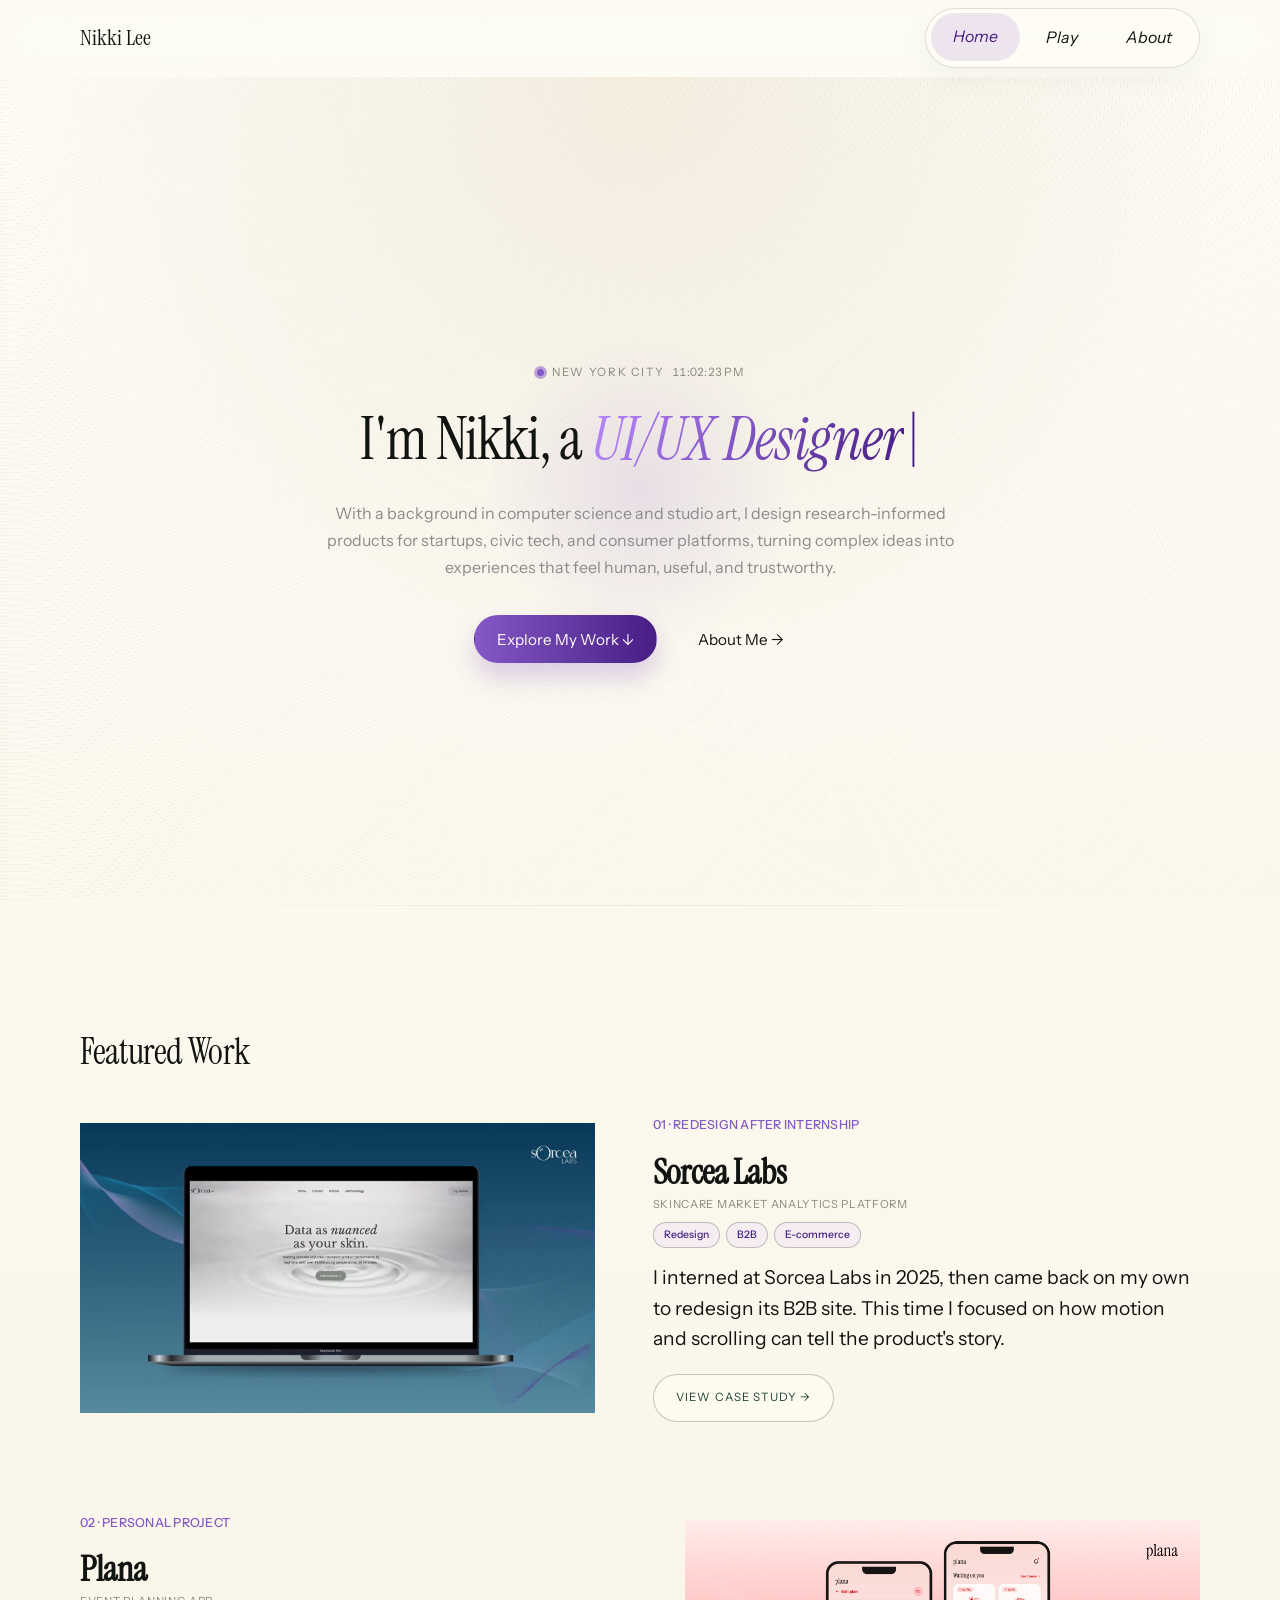
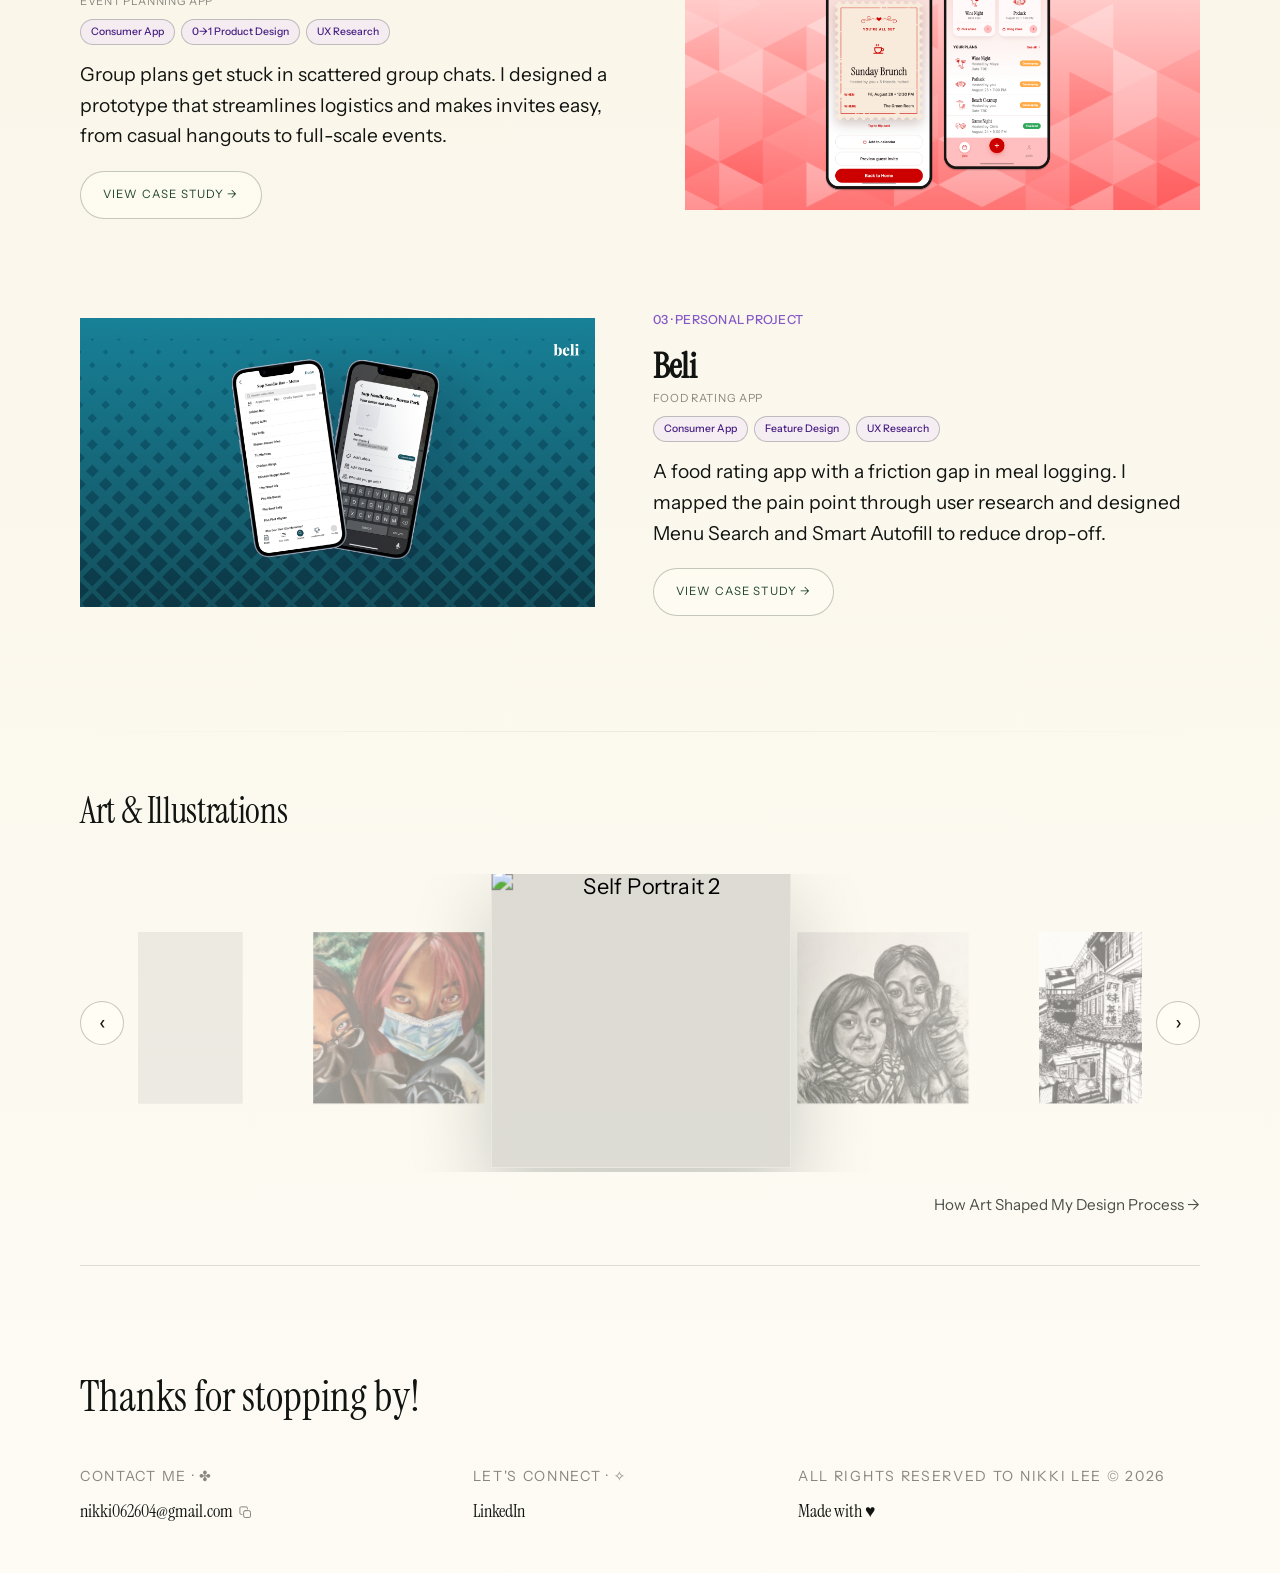
==== commit 861c1162: "Redesign homepage work list, fix section rail timing, and polish case study copy - Homepage Featured" ====
--- a/index.html
+++ b/index.html
@@ -90,12 +90,8 @@
           </h2>
 
           <div class="work-list" aria-labelledby="work-title">
-            <a
-              class="work-card interactive-card"
-              href="sorcea-labs/"
-              data-reveal
-            >
-              <div class="work-image">
+            <div class="work-card interactive-card" data-reveal>
+              <a class="work-image" href="sorcea-labs/" aria-label="View Sorcea Labs case study">
                 <video
                   src="assets/portfolio/thumb-sorcea.mp4"
                   poster="assets/portfolio/thumb-sorcea-poster.jpg"
@@ -106,62 +102,63 @@
                   preload="metadata"
                   aria-label="Sorcea Labs redesign on a MacBook over a blue gradient"
                 ></video>
-              </div>
+              </a>
               <div class="work-copy">
                 <p class="project-index">01 · Redesign after internship</p>
                 <h2>Sorcea Labs</h2>
                 <p class="project-subtitle">
-                  B2B Website Redesign for a Skincare Market Intelligence Platform
+                  Skincare Market Analytics Platform
                 </p>
                 <div class="tag-row sorcea-card-tags" aria-label="Project tags">
                   <span>Redesign</span>
-                  <span>Scroll &amp; Motion</span>
                   <span>B2B</span>
+                  <span>E-commerce</span>
                 </div>
                 <p>
                   I interned at Sorcea Labs in 2025, then came back on my own to
                   redesign its B2B site. This time I focused on how motion and
                   scrolling can tell the product's story.
                 </p>
+                <a class="button button-quiet work-view-btn" href="sorcea-labs/">View Case Study →</a>
               </div>
-            </a>
-
-            <a class="work-card interactive-card" href="plana/" data-reveal>
-              <div class="work-image">
+            </div>
+
+            <div class="work-card interactive-card" data-reveal>
+              <a class="work-image" href="plana/" aria-label="View Plana case study">
                 <img
                   src="assets/portfolio/thumb-plana.png"
                   alt="Plana event planning app mockups"
                   loading="lazy"
                 />
-              </div>
+              </a>
               <div class="work-copy">
-                <p class="project-index">02 · Self-Directed</p>
+                <p class="project-index">02 · Personal Project</p>
                 <h2>Plana</h2>
                 <p class="project-subtitle">Event Planning App</p>
                 <div class="tag-row plana-card-tags" aria-label="Project tags">
                   <span>Consumer App</span>
-                  <span>AI-Assisted Prototype</span>
                   <span>0→1 Product Design</span>
+                  <span>UX Research</span>
                 </div>
                 <p>
-                  Group plans get stuck in scattered group chats. I designed and
-                  built an AI-assisted prototype that streamlines logistics and
-                  makes it easy to send fun invites for everything from casual
-                  hangouts to full-scale events.
+                  Group plans get stuck in scattered group chats. I designed a
+                  prototype that streamlines logistics and makes invites easy,
+                  from casual hangouts to full-scale events.
                 </p>
+                <a class="button button-quiet work-view-btn" href="plana/">View Case Study →</a>
               </div>
-            </a>
-
-            <a class="work-card interactive-card" href="beli/" data-reveal>
-              <div class="work-image">
+            </div>
+
+            <div class="work-card interactive-card" data-reveal>
+              <a class="work-image" href="beli/" aria-label="View Beli case study">
                 <img
                   src="assets/portfolio/thumb-beli.png"
                   alt="Beli food rating app mockups"
                   loading="lazy"
                 />
-              </div>
+              </a>
               <div class="work-copy">
-                <p class="project-index">03 · Self-Directed</p>
+                <p class="project-index">03 · Personal Project</p>
                 <h2>Beli</h2>
                 <p class="project-subtitle">Food Rating App</p>
                 <div class="tag-row beli-card-tags" aria-label="Project tags">
@@ -174,58 +171,10 @@
                   mapped the pain point through user research and designed Menu
                   Search and Smart Autofill to reduce drop-off.
                 </p>
+                <a class="button button-quiet work-view-btn" href="beli/">View Case Study →</a>
               </div>
-            </a>
-
-            <a
-              class="work-card interactive-card"
-              href="project-dialogue/"
-              data-reveal
-            >
-              <div class="work-image">
-                <img
-                  src="assets/portfolio/thumb-dialogue.png"
-                  alt="Project Dialogue early-stage startup case study"
-                  loading="lazy"
-                />
-                <p class="locked-badge work-image-badge">
-                  <svg
-                    viewBox="0 0 24 24"
-                    fill="none"
-                    stroke="currentColor"
-                    stroke-width="2"
-                    stroke-linecap="round"
-                    stroke-linejoin="round"
-                    width="13"
-                    height="13"
-                    aria-hidden="true"
-                  >
-                    <rect x="3" y="11" width="18" height="11" rx="2" ry="2" />
-                    <path d="M7 11V7a5 5 0 0 1 10 0v4" />
-                  </svg>
-                  Password Protected
-                </p>
-              </div>
-              <div class="work-copy">
-                <p class="project-index">04 · Current internship, work in progress</p>
-                <h2>Project Dialogue</h2>
-                <p class="project-subtitle">Social Media Platform</p>
-                <div
-                  class="tag-row dialogue-card-tags"
-                  aria-label="Project tags"
-                >
-                  <span>0→1 Product Design</span>
-                  <span>Civic Tech</span>
-                  <span>Responsible AI</span>
-                </div>
-                <p>
-                  A 0→1 civic-tech platform rethinking how people talk across
-                  differences. As a product design intern, I drove MVP
-                  strategy, practice-first onboarding, AI conversation UX, and
-                  a full visual identity.
-                </p>
-              </div>
-            </a>
+            </div>
+
           </div>
         </div>
       </section>
--- a/styles.css
+++ b/styles.css
@@ -1348,9 +1348,9 @@
 }
 
 .work-list {
-  display: grid;
-  grid-template-columns: 1fr 1fr;
-  gap: clamp(24px, 3.5vw, 40px) clamp(20px, 2.5vw, 32px);
+  display: flex;
+  flex-direction: column;
+  gap: clamp(56px, 7vw, 96px);
 }
 
 /* Instrument Sans everywhere in the work cards (Figma has no monospace) */
@@ -1404,13 +1404,18 @@
 
 .work-card {
   display: flex;
-  flex-direction: column;
-  gap: 0;
+  flex-direction: row;
+  align-items: center;
+  gap: clamp(32px, 4.5vw, 64px);
   padding: 0;
   border: none;
   border-radius: 0;
   background: none;
   box-shadow: none;
+}
+
+.work-list .work-card:nth-child(even) {
+  flex-direction: row-reverse;
 }
 
 
@@ -1438,6 +1443,7 @@
 }
 
 .work-image {
+  display: block;
   position: relative;
   overflow: hidden;
   border-radius: 0;
@@ -1455,14 +1461,21 @@
   transition: transform 500ms var(--ease);
 }
 
-.work-card:hover .work-image img {
+.work-image:hover img,
+.work-image:focus-visible img {
   transform: scale(1.04);
 }
 
 
 
+.work-card .work-image {
+  width: 46%;
+  flex-shrink: 0;
+}
+
 .work-copy {
-  padding: 12px 0 0;
+  padding: 0;
+  flex: 1;
   display: flex;
   flex-direction: column;
 }
@@ -1487,10 +1500,27 @@
 }
 
 .work-copy > p:last-of-type {
-  margin: 4px 0 0;
+  margin: 8px 0 0;
   color: var(--ink-muted);
-  font-size: clamp(0.78rem, 1.2vw, 0.88rem);
-  line-height: 1.5;
+  font-size: clamp(1rem, 1.6vw, 1.2rem);
+  line-height: 1.6;
+}
+
+.work-view-btn {
+  margin-top: 20px;
+  width: fit-content;
+  transition: transform 200ms var(--ease), background-color 200ms ease, color 200ms ease, border-color 200ms ease, box-shadow 200ms ease;
+}
+
+.work-view-btn:hover,
+.work-view-btn:focus-visible {
+  background: rgba(180, 140, 255, 0.12);
+  backdrop-filter: blur(10px);
+  -webkit-backdrop-filter: blur(10px);
+  color: var(--plum-deep);
+  border-color: rgba(132, 88, 198, 0.32);
+  transform: translateY(-2px);
+  box-shadow: 0 10px 18px rgba(132, 88, 198, 0.12);
 }
 
 /* About / contact / footer */
@@ -2449,8 +2479,15 @@
     margin-top: -20px;
   }
 
-  .work-list {
-    grid-template-columns: 1fr;
+  .work-list .work-card,
+  .work-list .work-card:nth-child(even) {
+    flex-direction: column;
+    align-items: stretch;
+    gap: 20px;
+  }
+
+  .work-card .work-image {
+    width: 100%;
   }
 
   .project-facts {
@@ -8851,7 +8888,8 @@
   display: block;
   transition: transform 500ms var(--ease);
 }
-.work-card:hover .work-image video {
+.work-image:hover video,
+.work-image:focus-visible video {
   transform: scale(1.04);
 }
 
@@ -9027,9 +9065,13 @@
 }
 .sc-note {
   margin: 0;
-  color: rgba(255, 255, 255, 0.5);
-  font-size: 0.82rem;
-  font-style: italic;
+  color: rgba(255, 255, 255, 0.85);
+  font-size: 0.88rem;
+  font-style: normal;
+  padding: 10px 16px;
+  border-left: 3px solid #6DA98C;
+  background: rgba(109, 169, 140, 0.1);
+  border-radius: 0 6px 6px 0;
 }
 .sc-meta {
   display: grid;
